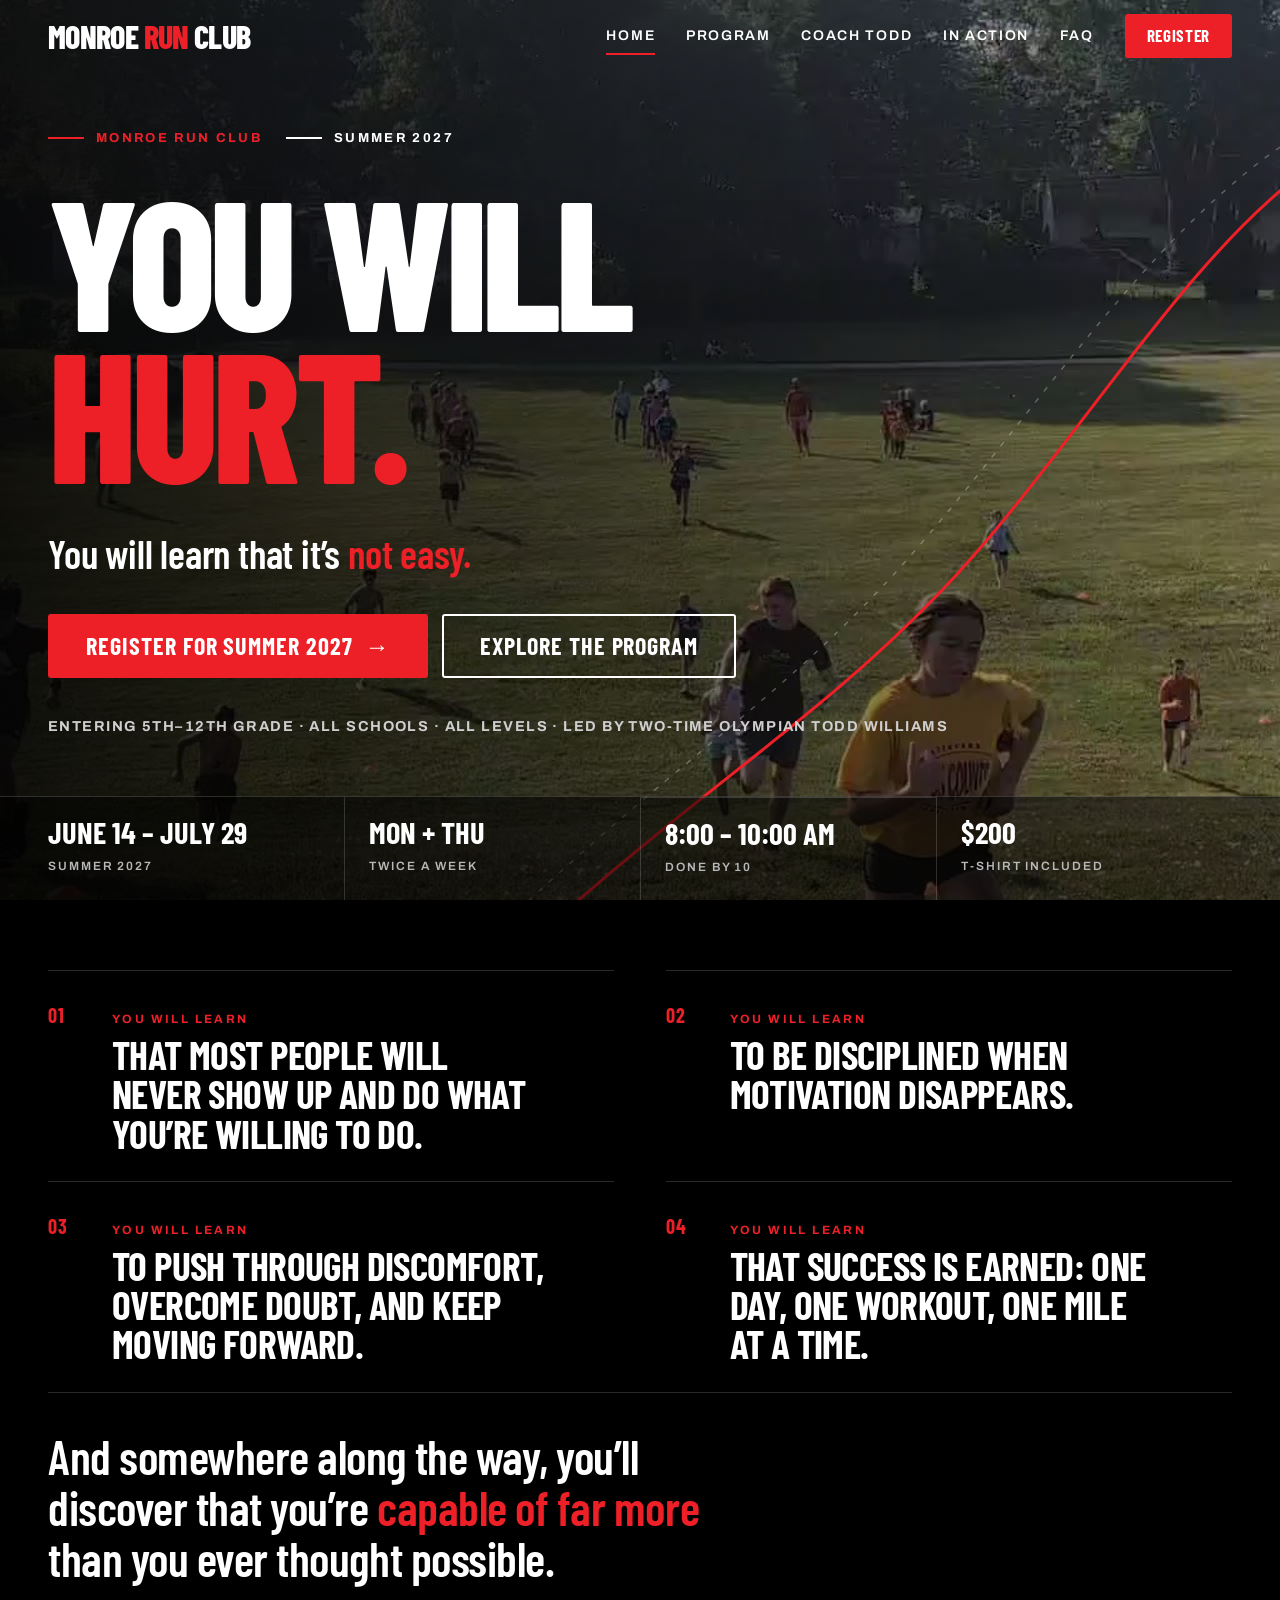
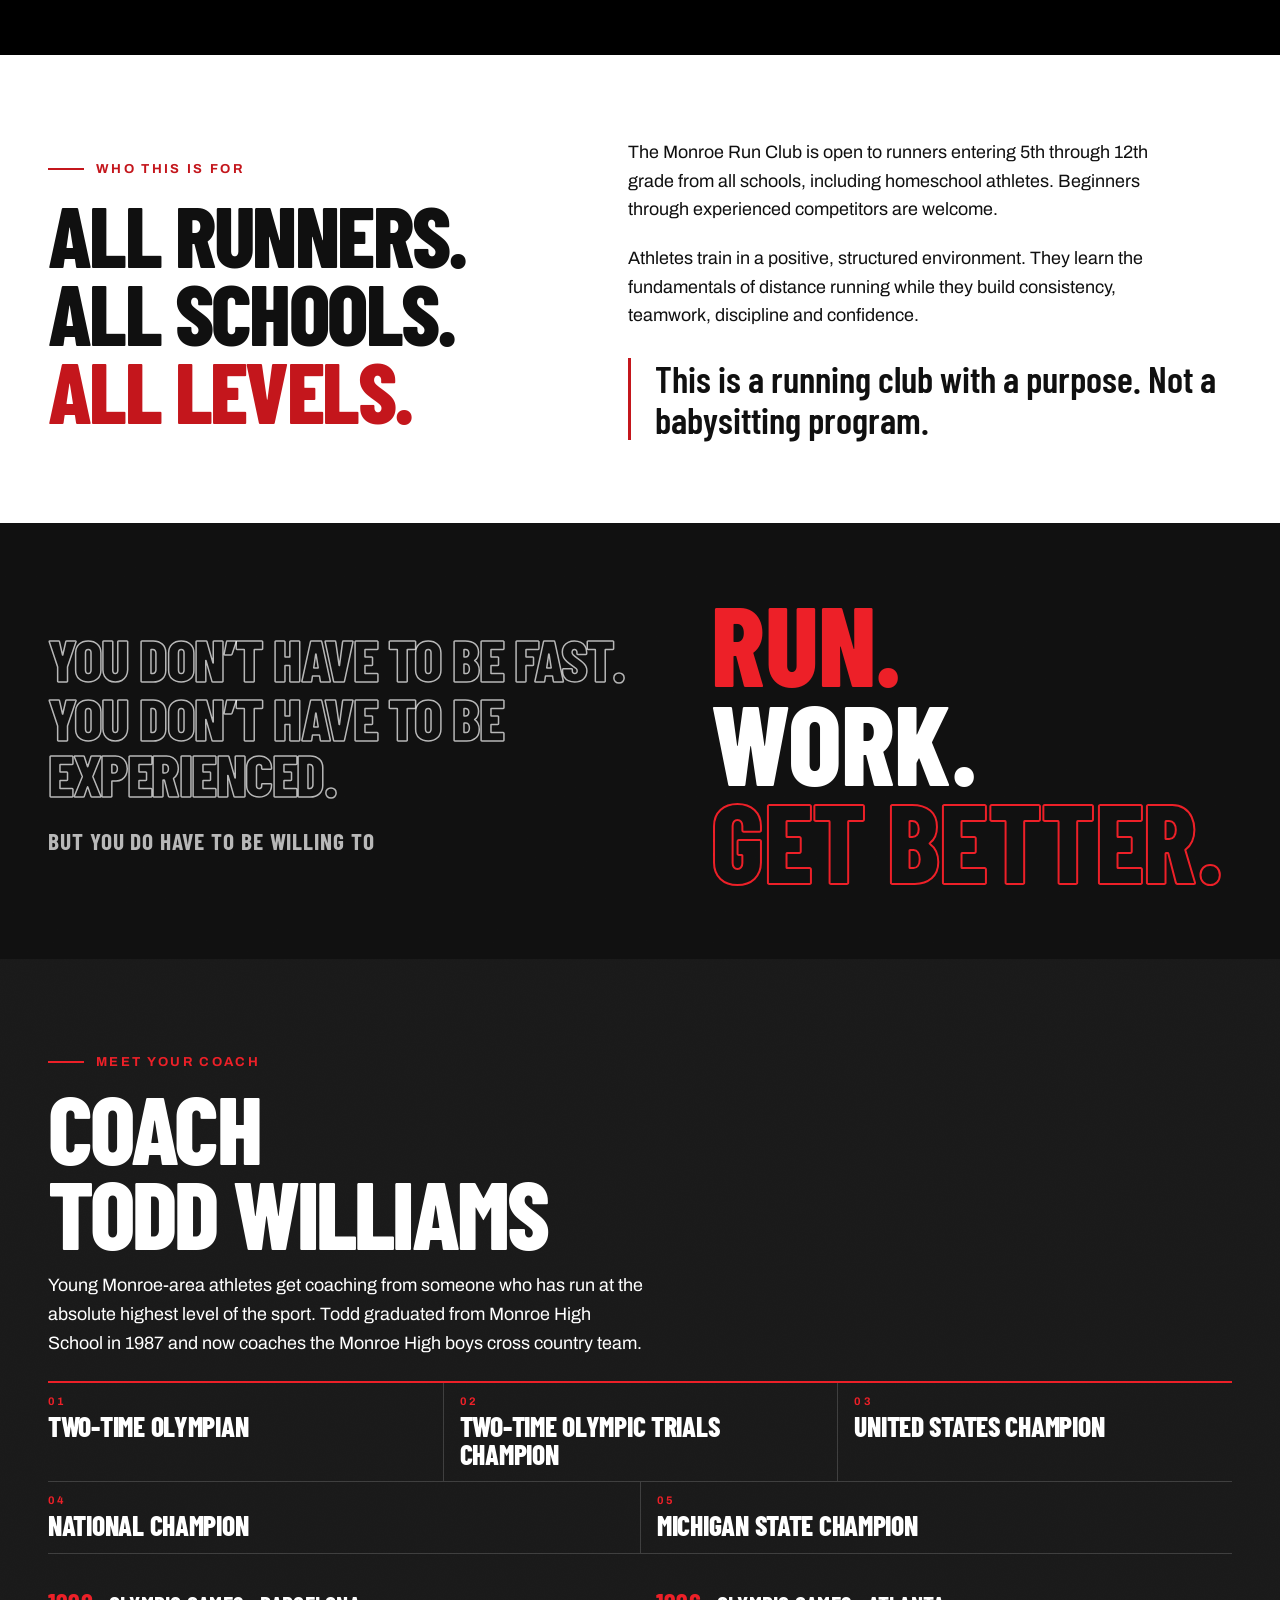
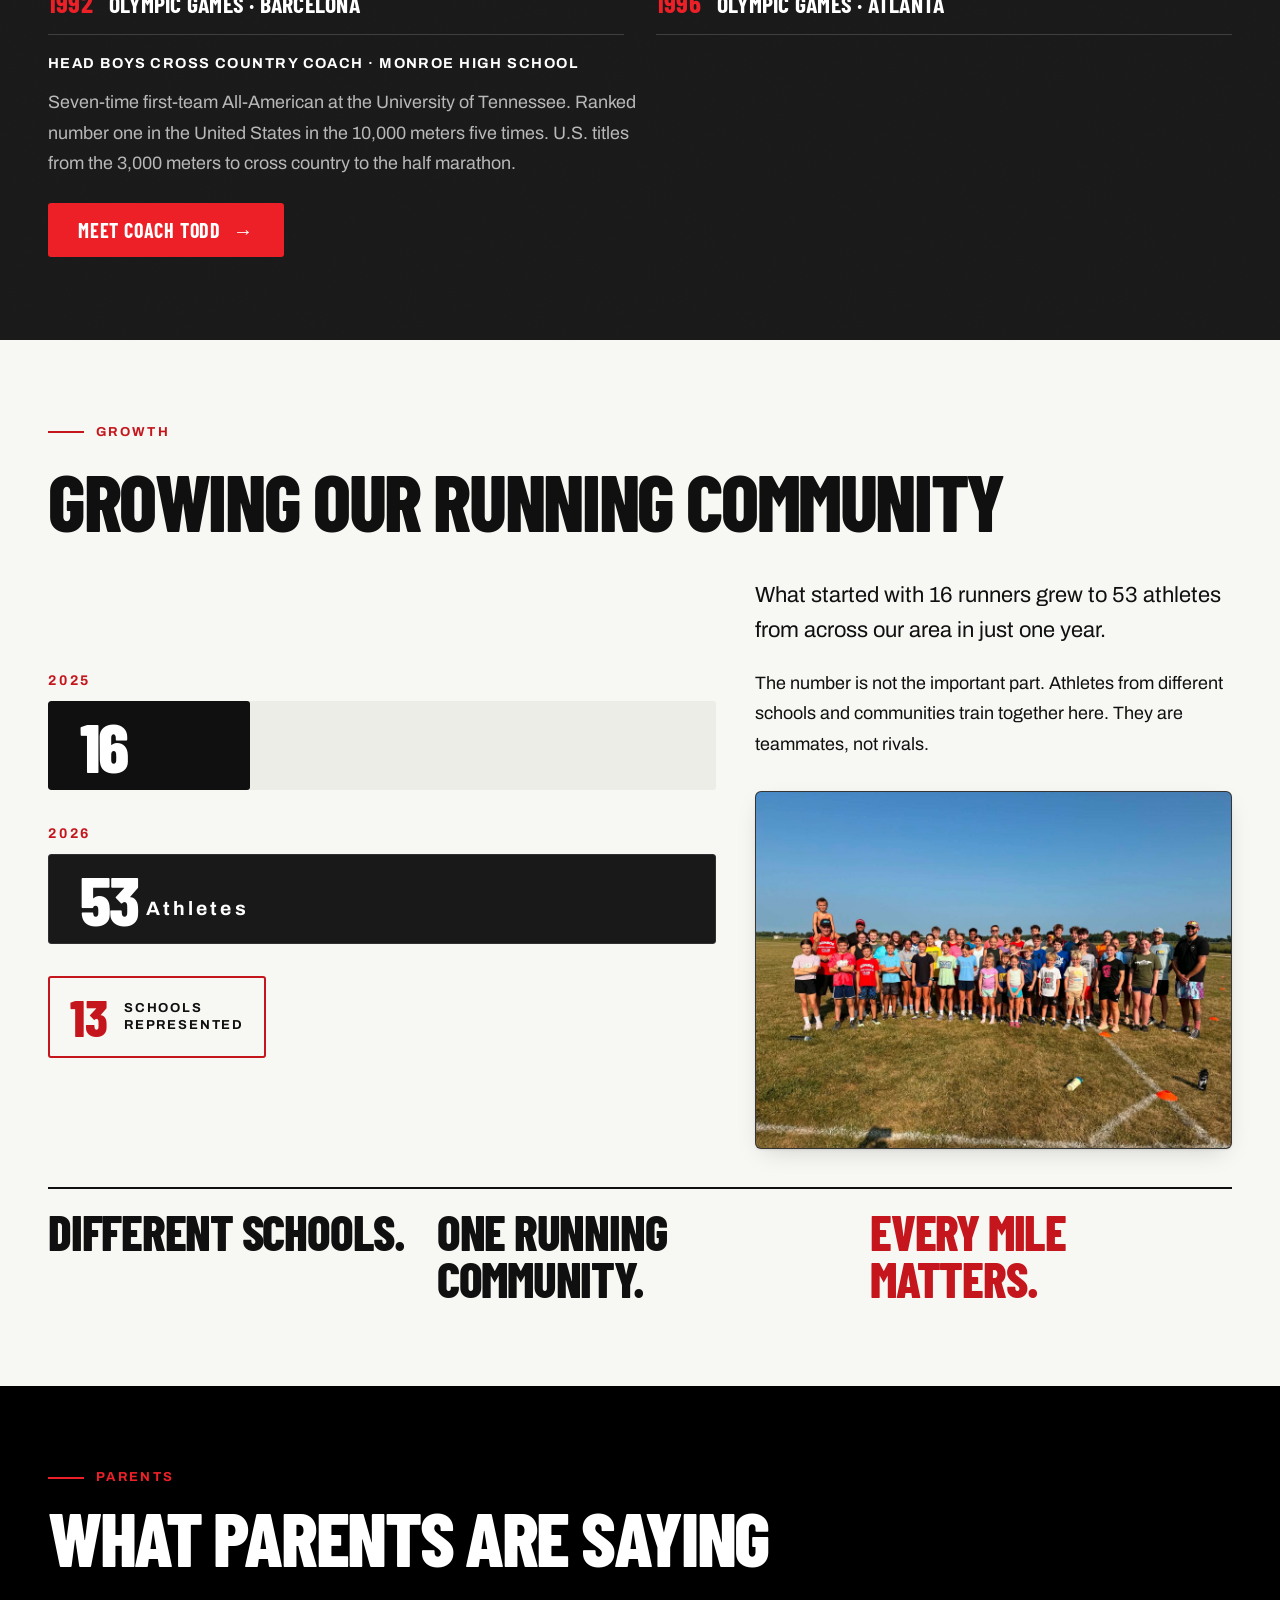
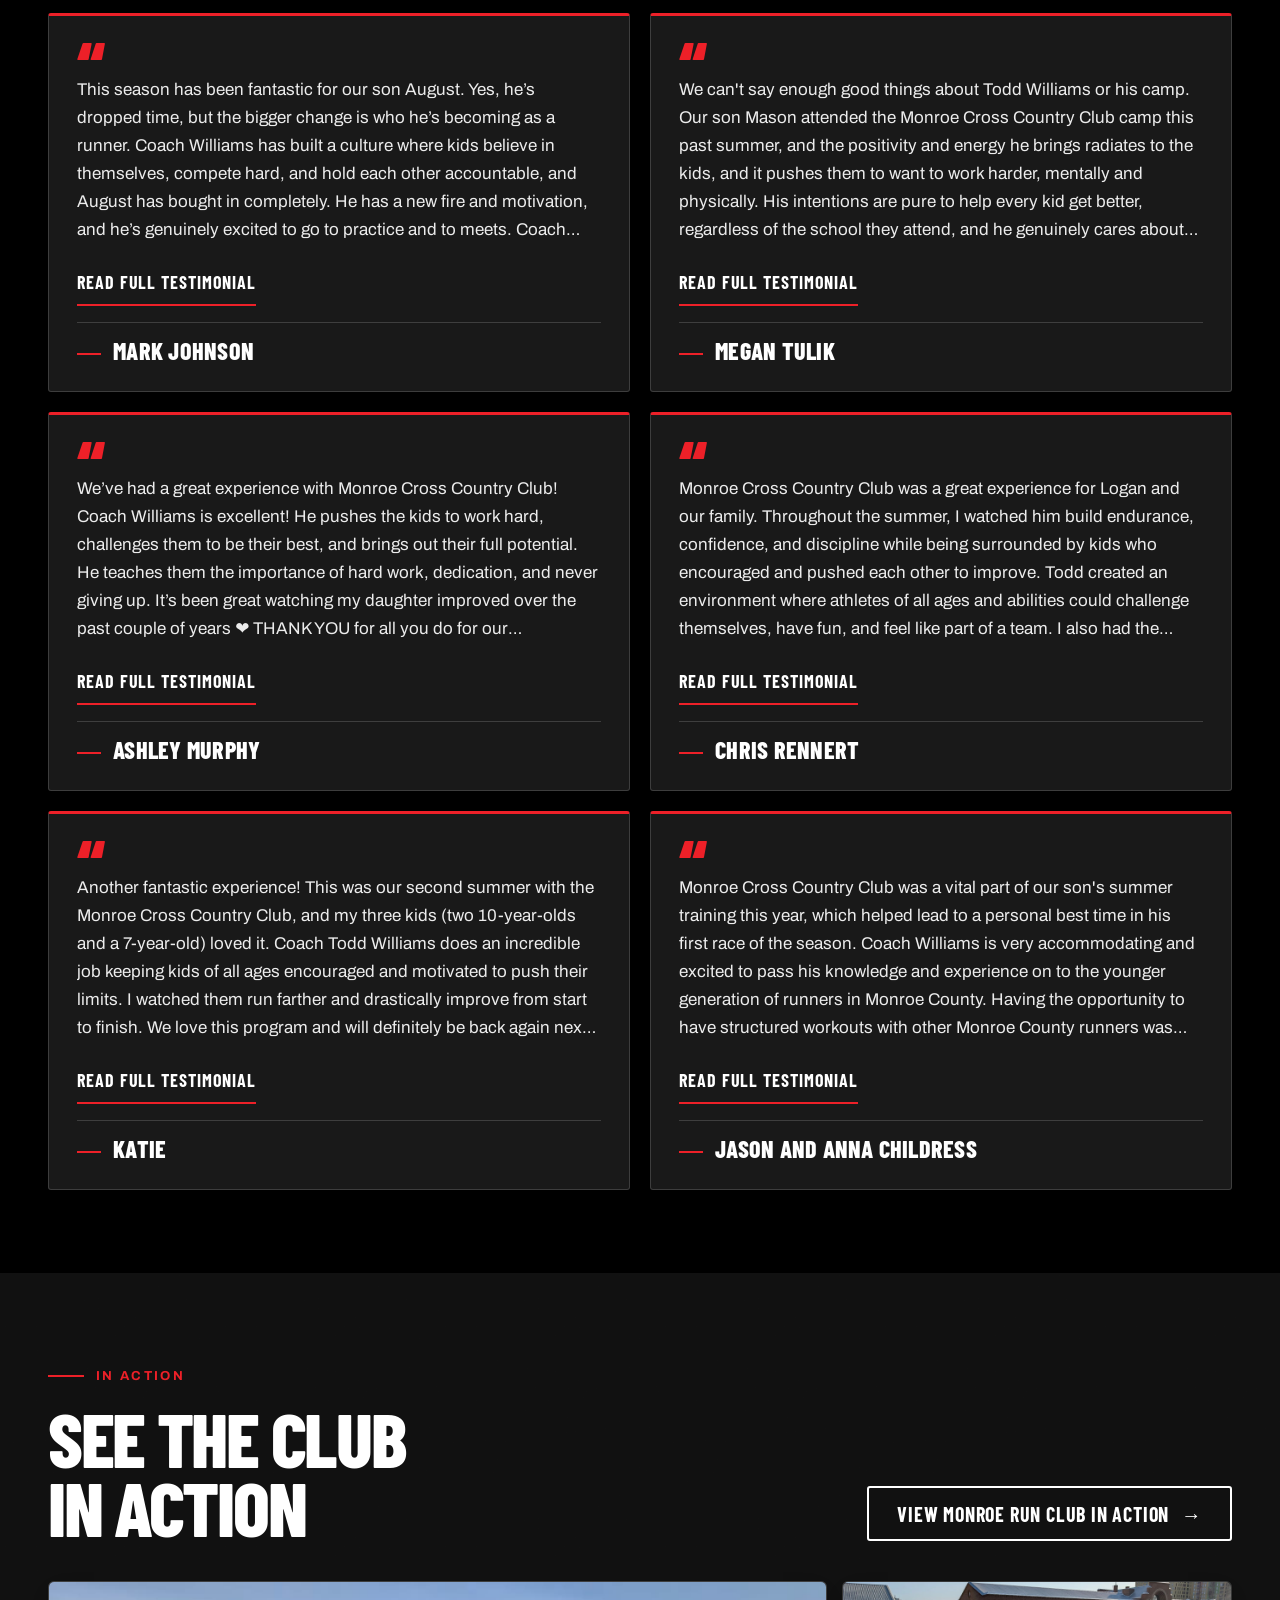
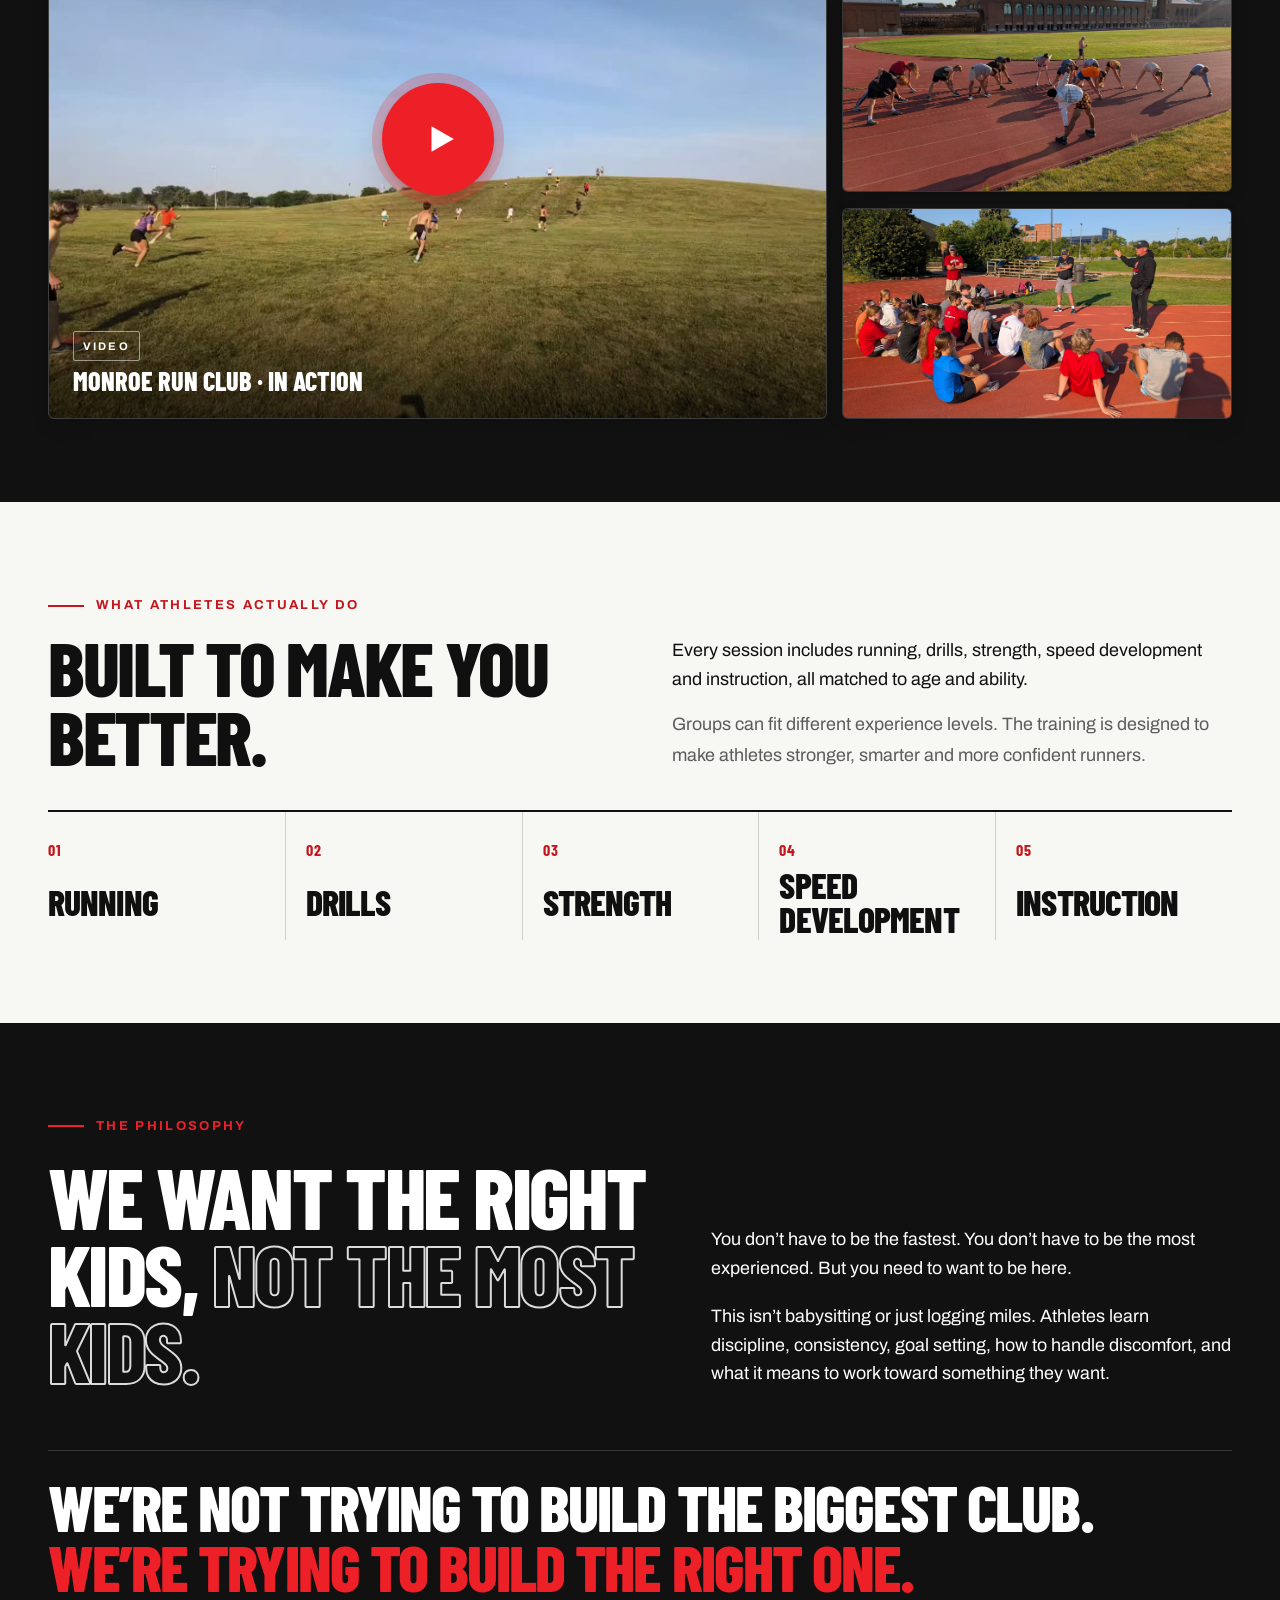
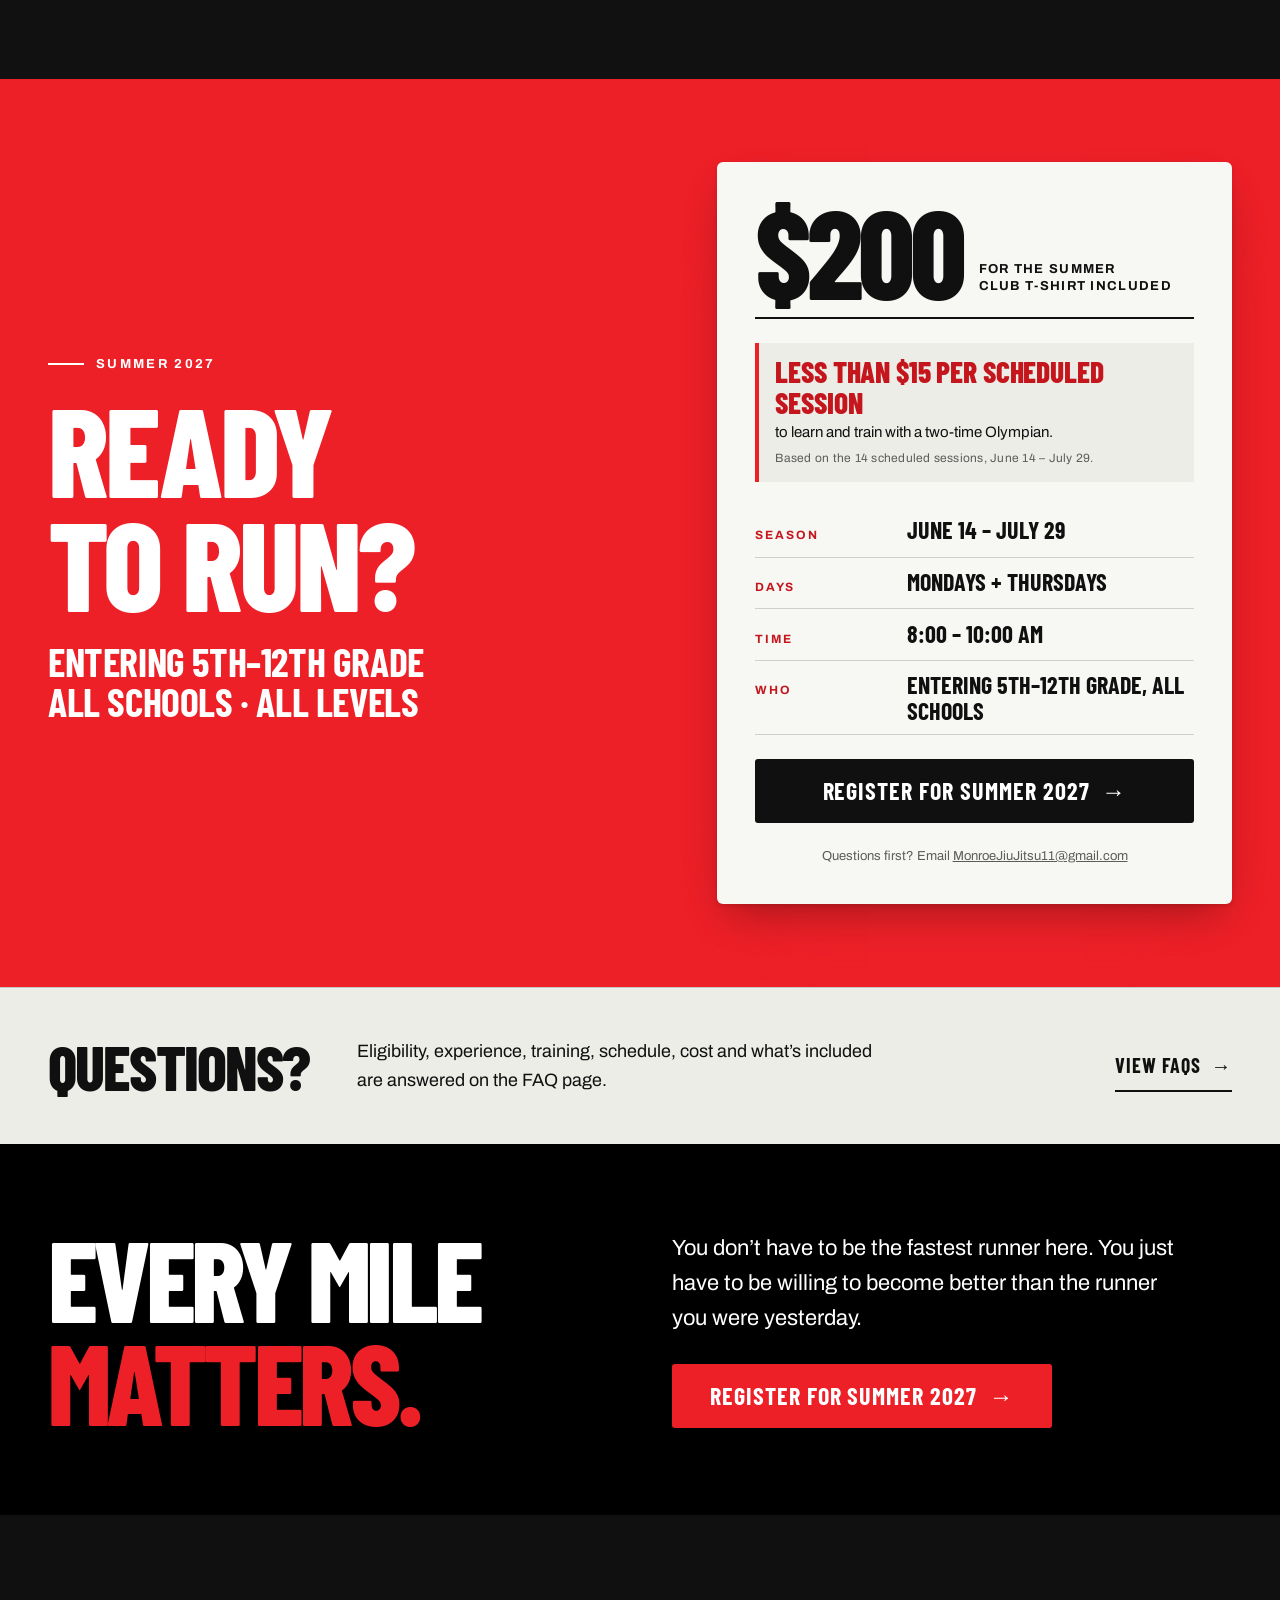
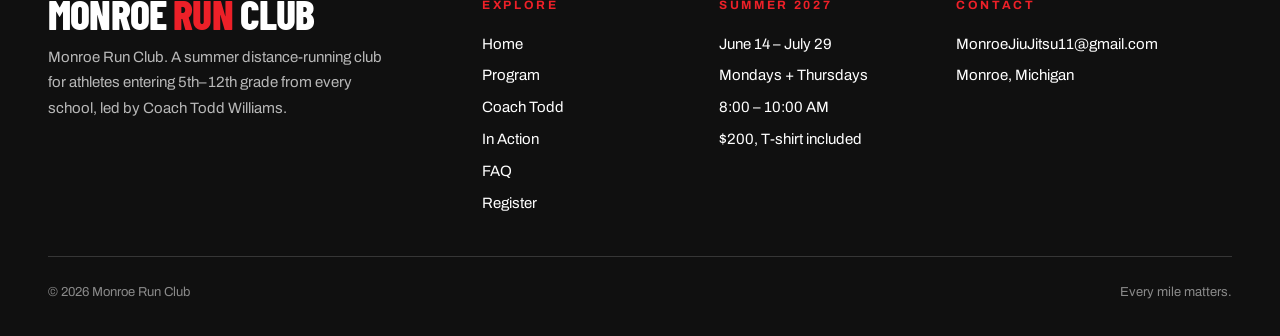
==== index.html @ 828a51bb "Rebrand Monroe Cross Country Club to Monroe Run Club - Wordmark, titles, meta/OG, structured data, a" ====
<!doctype html>
<html lang="en">
<head>
<meta charset="utf-8">
<meta name="viewport" content="width=device-width, initial-scale=1">
<title>Monroe Run Club | Summer 2027 Distance Running, Monroe, MI</title>
<meta name="description" content="A serious summer running club for students entering 5th–12th grade from every school and every level, led by two-time Olympian Todd Williams. June 14 – July 29, Mondays and Thursdays, $200.">
<meta name="theme-color" content="#000000">
<meta property="og:title" content="Monroe Run Club | Summer 2027 Distance Running, Monroe, MI">
<meta property="og:description" content="A serious summer running club for students entering 5th–12th grade from every school and every level, led by two-time Olympian Todd Williams. June 14 – July 29, Mondays and Thursdays, $200.">
<meta property="og:type" content="website">
<!-- TODO: add og:image and canonical URL once the production domain and a share image exist. -->
<link rel="icon" href="data:image/svg+xml,%3Csvg xmlns='http://www.w3.org/2000/svg' viewBox='0 0 64 64'%3E%3Crect width='64' height='64' fill='%23000000'/%3E%3Ctext x='32' y='45' font-family='Arial Narrow,Impact,sans-serif' font-weight='900' font-size='26' text-anchor='middle' fill='%23ed2028'%3EXC%3C/text%3E%3C/svg%3E">
<link rel="preconnect" href="https://fonts.googleapis.com">
<link rel="preconnect" href="https://fonts.gstatic.com" crossorigin>
<link href="https://fonts.googleapis.com/css2?family=Archivo:wght@400;500;600;700&family=Barlow+Condensed:wght@500;600;700;800&display=swap" rel="stylesheet">
<link rel="stylesheet" href="assets/css/styles.css">
</head>
<body>
<a class="skip-link" href="#main">Skip to content</a>
<header class="site-header" id="top">
  <div class="container site-header__inner">
    <!-- TODO: temporary type-based wordmark. Replace when a final club logo exists. -->
    <a class="wordmark" href="index.html" aria-label="Monroe Run Club, home">
      <span class="wordmark__main">Monroe <b>Run</b> Club</span>
    </a>
    <nav class="nav" aria-label="Primary">
      <a href="index.html" aria-current="page">Home</a>
      <a href="program.html">Program</a>
      <a href="coach-todd.html">Coach Todd</a>
      <a href="in-action.html">In Action</a>
      <a href="faq.html">FAQ</a>
      <a class="btn btn--primary" href="register.html">Register</a>
    </nav>
    <button class="menu-toggle" type="button" aria-expanded="false" aria-controls="mobile-menu" aria-label="Open menu"><span></span><span></span><span></span></button>
  </div>
</header>
<div class="mobile-menu" id="mobile-menu">
  <nav aria-label="Mobile">
    <ul>
      <li><a href="index.html" aria-current="page">Home<small>01</small></a></li>
      <li><a href="program.html">Program<small>02</small></a></li>
      <li><a href="coach-todd.html">Coach Todd<small>03</small></a></li>
      <li><a href="in-action.html">In Action<small>04</small></a></li>
      <li><a href="faq.html">FAQ<small>05</small></a></li>
    </ul>
  </nav>
  <a class="btn btn--primary btn--lg" href="register.html">Register for Summer 2027 <span class="arr" aria-hidden="true">→</span></a>
  <p class="mobile-menu__foot">Monroe, Michigan · Led by Coach Todd Williams</p>
</div>
<main id="main" class="home">

<!-- ============ 1. HERO ============ -->
<section class="hero dark dark--deep grain" aria-labelledby="hero-title" data-sticky-after>
  <div class="hero__media" aria-hidden="false">
    <!-- ASSET: HERO VIDEO. Drop <video autoplay muted loop playsinline poster="..."> as a child of this .ph (muted, under 8MB, 16:9). -->
    <div class="ph ph--ink">
      <img src="assets/media/hero-poster.jpg" alt="Monroe Run Club athletes running down a hill toward the camera" width="1600" height="900" fetchpriority="high" style="object-position:50% 72%">
      <!-- Hero video: JS attaches the source (smaller file on phones, none for reduced-motion or data-saver). Source: client file 5404.mp4, trimmed, no audio. -->
      <video class="hero-video" muted loop playsinline preload="metadata" aria-hidden="true" tabindex="-1" disablepictureinpicture poster="assets/media/hero-poster.jpg" data-src="assets/media/video/hero-runners.mp4" data-src-sm="assets/media/video/hero-runners-sm.mp4" style="object-position:50% 72%"></video>
    </div>
  </div>
  <svg class="hero__course" viewBox="0 0 1440 900" preserveAspectRatio="none" aria-hidden="true">
    <path class="c1" d="M560 930 C 760 760, 880 700, 1020 560 S 1300 220, 1470 130"/>
    <path class="c2" d="M600 940 C 800 780, 920 720, 1060 590 S 1330 260, 1470 170"/>
  </svg>

  <div class="container hero__body">
    <div class="hero__kicker">
      <span class="eyebrow">Monroe Run Club</span>
      <span class="eyebrow" style="color:#fff">Summer 2027</span>
    </div>
    <h1 id="hero-title" class="display">
      <span class="line"><span>You will</span></span>
      <span class="line"><span class="accent">hurt.</span></span>
    </h1>
    <p class="hero__sub">You will learn that it’s <em>not easy.</em></p>
    <div class="btn-row hero__ctas">
      <a class="btn btn--primary btn--lg" href="register.html">Register for Summer 2027 <span class="arr" aria-hidden="true">→</span></a>
      <a class="btn btn--ghost btn--lg" href="#sequence">Explore the program</a>
    </div>
    <p class="coach-role" style="margin:0;color:#cfcfcf;">Entering 5th–12th grade · All schools · All levels · Led by two-time Olympian Todd Williams</p>
  </div>
  <div class="hero__facts-wrap">
    <div class="container">
      <div class="hero__facts">
        <div><b>June 14 – July 29</b><span>Summer 2027</span></div>
        <div><b>Mon + Thu</b><span>Twice a week</span></div>
        <div><b>8:00 – 10:00 AM</b><span>Done by 10</span></div>
        <div><b>$200</b><span>T-shirt included</span></div>
      </div>
    </div>
  </div>
</section>

<!-- ============ 2. YOU WILL LEARN ============ -->
<section class="seq dark dark--deep grain" id="sequence" aria-label="What you will learn">
  <div class="container">
    <ol class="seq__list">
      <li class="seq__item rule-draw reveal"><span class="seq__n">01</span><p class="seq__t"><small>You will learn</small>That most people will never show up and do what you’re willing to do.</p></li>
      <li class="seq__item reveal" style="--d:1"><span class="seq__n">02</span><p class="seq__t"><small>You will learn</small>To be disciplined when motivation disappears.</p></li>
      <li class="seq__item reveal"><span class="seq__n">03</span><p class="seq__t"><small>You will learn</small>To push through discomfort, overcome doubt, and keep moving forward.</p></li>
      <li class="seq__item reveal" style="--d:1"><span class="seq__n">04</span><p class="seq__t"><small>You will learn</small>That success is earned: one day, one workout, one mile at a time.</p></li>
    </ol>
    <p class="seq__close reveal">And somewhere along the way, you’ll discover that you’re <em>capable of far more</em> than you ever thought possible.</p>
  </div>
</section>

<!-- ============ 3. WHO THIS IS FOR ============ -->
<section class="section white on-light who" aria-labelledby="pos-title">
  <div class="container who__grid">
    <div>
      <span class="eyebrow">Who this is for</span>
      <h2 id="pos-title" class="display reveal">All runners.<br>All schools.<br><span class="accent">All levels.</span></h2>
    </div>
    <div class="who__copy reveal">
      <div class="prose lead">
        <p>The Monroe Run Club is open to runners entering 5th through 12th grade from all schools, including homeschool athletes. Beginners through experienced competitors are welcome.</p>
        <p>Athletes train in a positive, structured environment. They learn the fundamentals of distance running while they build consistency, teamwork, discipline and confidence.</p>
      </div>
      <aside>This is a running club with a purpose. Not a babysitting program.</aside>
    </div>
  </div>
</section>

<section class="section dark dark--ink grain willing" aria-label="What it takes">
  <div class="container willing__grid">
    <div class="not-lines">
      <p class="strike reveal">You don’t have to be fast.</p>
      <p class="strike reveal" style="--d:1">You don’t have to be experienced.</p>
      <p class="but reveal" style="--d:2">But you do have to be willing to</p>
    </div>
    <div class="verbs display">
      <p class="reveal">Run.</p>
      <p class="reveal" style="--d:1">Work.</p>
      <p class="reveal" style="--d:2">Get better.</p>
    </div>
  </div>
</section>

<!-- ============ 4. COACH ============ -->
<section class="section dark grain glow" aria-labelledby="coach-title">
  <div class="container">
    <div class="coach-grid coach-grid--solo">
      <!-- TODO (assets): Portrait (4:5) Todd competition/Olympic photo goes here as the first child of .coach-grid; then remove the coach-grid--solo class. Hidden until a real photo is supplied; restore a <div class="ph"><img ...></div> here. -->
      <div>
        <span class="eyebrow">Meet your coach</span>
        <h2 id="coach-title" class="display coach-name reveal">Coach<br>Todd Williams</h2>
        <p class="lead reveal">Young Monroe-area athletes get coaching from someone who has run at the absolute highest level of the sport. Todd graduated from Monroe High School in 1987 and now coaches the Monroe High boys cross country team.</p>
        <ul class="creds creds--5" aria-label="Credentials">
          <li><small>01</small>Two-time Olympian</li>
          <li><small>02</small>Two-time Olympic Trials champion</li>
          <li><small>03</small>United States champion</li>
          <li><small>04</small>National champion</li>
          <li><small>05</small>Michigan state champion</li>
        </ul>
        <ul class="games" aria-label="Olympic Games">
          <li><b>1992</b> Olympic Games · Barcelona</li>
          <li><b>1996</b> Olympic Games · Atlanta</li>
        </ul>
        <p class="coach-role">Head Boys Cross Country Coach · Monroe High School</p>
        <p class="muted" style="max-width:60ch;margin-bottom:2rem">Seven-time first-team All-American at the University of Tennessee. Ranked number one in the United States in the 10,000 meters five times. U.S. titles from the 3,000 meters to cross country to the half marathon.</p>
        <!-- TODO: Confirm World Championship Team count with Todd: onboarding form contains both 9-time and 7-time. Count intentionally NOT displayed anywhere on the site. -->
        <a class="btn btn--primary" href="coach-todd.html">Meet Coach Todd <span class="arr" aria-hidden="true">→</span></a>
      </div>
    </div>
  </div>
</section>

<!-- ============ 5. GROWTH ============ -->
<section class="section" aria-labelledby="growth-title">
  <div class="container">
    <div class="section-head">
      <span class="eyebrow">Growth</span>
      <h2 id="growth-title" class="display">Growing our running community</h2>
    </div>
    <div class="growth">
      <div class="bars" role="group" aria-label="Club size: 16 athletes in 2025, 53 athletes in 2026">
        <div class="bar-row">
          <span class="bar-row__year">2025</span>
          <div class="bar"><div class="bar__fill" style="--w:30.2%"><span class="bar__num"><span data-count="16">16</span></span></div></div>
          <span class="sr-only">16 athletes</span>
        </div>
        <div class="bar-row bar-row--now">
          <span class="bar-row__year">2026</span>
          <div class="bar"><div class="bar__fill" style="--w:100%"><span class="bar__num"><span data-count="53">53</span><small>Athletes</small></span></div></div>
        </div>
        <div class="growth__schools"><b><span data-count="13">13</span></b><span>Schools<br>represented</span></div>
      </div>
      <div>
        <p class="lead reveal">What started with 16 runners grew to 53 athletes from across our area in just one year.</p>
        <p class="reveal prose" style="margin-top:1.25rem;--d:1">The number is not the important part. Athletes from different schools and communities train together here. They are teammates, not rivals.</p>
        <div class="reveal" style="margin-top:2rem;--d:2"><div class="ph ph--wide" style="--ar:4/3">
  <img src="assets/media/team-group.jpg" alt="The full Monroe Run Club group posing together on the field" width="2000" height="1500" loading="lazy" decoding="async" style="object-position:50% 55%">
</div></div>
      </div>
    </div>
    <div class="triplet display">
      <p class="reveal">Different schools.</p>
      <p class="reveal" style="--d:1">One running community.</p>
      <p class="reveal" style="--d:2">Every mile matters.</p>
    </div>
  </div>
</section>

<!-- ============ PARENT TESTIMONIALS ============ -->
<!-- Testimonials are verbatim as supplied by Todd. Do not edit, correct or re-punctuate. Full text stays in the DOM; CSS only clamps the display. -->
<section class="section dark dark--deep grain voices" aria-labelledby="voices-title">
  <div class="container">
    <div class="voices__head">
      <span class="eyebrow">Parents</span>
      <h2 id="voices-title" class="display">What parents are saying</h2>
    </div>
    <div class="voices__viewport" role="region" aria-label="Parent testimonials">
    <div class="voices__grid">
      <figure class="tcard reveal" style="--d:0">
        <blockquote class="tcard__quote"><p class="tcard__text" id="t1">This season has been fantastic for our son August. Yes, he’s dropped time, but the bigger change is who he’s becoming as a runner. Coach Williams has built a culture where kids believe in themselves, compete hard, and hold each other accountable, and August has bought in completely. He has a new fire and motivation, and he’s genuinely excited to go to practice and to meets. Coach isn’t just making these kids faster; he’s shaping their mindset, and that will carry well beyond the course. Thank you, Coach!</p></blockquote>
        <button class="tcard__toggle" type="button" aria-expanded="false" aria-controls="t1" hidden>Read full testimonial</button>
        <figcaption class="tcard__by">Mark Johnson</figcaption>
      </figure>
      <figure class="tcard reveal" style="--d:1">
        <blockquote class="tcard__quote"><p class="tcard__text" id="t2">We can't say enough good things about Todd Williams or his camp. Our son Mason attended the Monroe Cross Country Club camp this past summer, and the positivity and energy he brings radiates to the kids, and it pushes them to want to work harder, mentally and physically. His intentions are pure to help every kid get better, regardless of the school they attend, and he genuinely cares about helping each one become the best athlete/teammate they can be. Not only did Mason become a stronger runner and person, he made friends from different schools, which made the camp even more fun. We highly recommend this camp next summer for all athletes just trying to improve.</p></blockquote>
        <button class="tcard__toggle" type="button" aria-expanded="false" aria-controls="t2" hidden>Read full testimonial</button>
        <figcaption class="tcard__by">Megan Tulik</figcaption>
      </figure>
      <figure class="tcard reveal" style="--d:0">
        <blockquote class="tcard__quote"><p class="tcard__text" id="t3">We’ve had a great experience with Monroe Cross Country Club! Coach Williams is excellent! He pushes the kids to work hard, challenges them to be their best, and brings out their full potential. He teaches them the importance of hard work, dedication, and never giving up. It’s been great watching my daughter improved over the past couple of years ❤️ THANK YOU for all you do for our community!!!!</p></blockquote>
        <button class="tcard__toggle" type="button" aria-expanded="false" aria-controls="t3" hidden>Read full testimonial</button>
        <figcaption class="tcard__by">Ashley Murphy</figcaption>
      </figure>
      <figure class="tcard reveal" style="--d:1">
        <blockquote class="tcard__quote"><p class="tcard__text" id="t4">Monroe Cross Country Club was a great experience for Logan and our family. Throughout the summer, I watched him build endurance, confidence, and discipline while being surrounded by kids who encouraged and pushed each other to improve. Todd created an environment where athletes of all ages and abilities could challenge themselves, have fun, and feel like part of a team. I also had the opportunity to help coach throughout the summer, which gave me an even greater appreciation for the time and effort that went into making the program successful. We're grateful for the experience and look forward to coming back next year!</p></blockquote>
        <button class="tcard__toggle" type="button" aria-expanded="false" aria-controls="t4" hidden>Read full testimonial</button>
        <figcaption class="tcard__by">Chris Rennert</figcaption>
      </figure>
      <figure class="tcard reveal" style="--d:0">
        <blockquote class="tcard__quote"><p class="tcard__text" id="t5">Another fantastic experience! This was our second summer with the Monroe Cross Country Club, and my three kids (two 10-year-olds and a 7-year-old) loved it. Coach Todd Williams does an incredible job keeping kids of all ages encouraged and motivated to push their limits. I watched them run farther and drastically improve from start to finish. We love this program and will definitely be back again next year!</p></blockquote>
        <button class="tcard__toggle" type="button" aria-expanded="false" aria-controls="t5" hidden>Read full testimonial</button>
        <figcaption class="tcard__by">Katie</figcaption>
      </figure>
      <figure class="tcard reveal" style="--d:1">
        <blockquote class="tcard__quote"><p class="tcard__text" id="t6">Monroe Cross Country Club was a vital part of our son's summer training this year, which helped lead to a personal best time in his first race of the season. Coach Williams is very accommodating and excited to pass his knowledge and experience on to the younger generation of runners in Monroe County. Having the opportunity to have structured workouts with other Monroe County runners was just one of the many positives that Colton took away from the club. Consistency is necessary to success in running. The scheduled workouts provided the opportunity for him to run with others of similar ability through the summer when it is easy to want to skip your workouts. This then translated to him not wanting to miss his easy runs so that he was ready for the hard work with the others in the group. Coach Williams showed how much he cares for the kids by not only encouraging each of them, but also structuring workouts to compliment where each kid was at, from the new runners to the experienced runners, and also listening to them and adjusting as necessary if something was going on physically. If you want to up your game for the next cross-country season, we would recommend you check out Monroe Cross Country Club this coming summer.</p></blockquote>
        <button class="tcard__toggle" type="button" aria-expanded="false" aria-controls="t6" hidden>Read full testimonial</button>
        <figcaption class="tcard__by">Jason and Anna Childress</figcaption>
      </figure>
    </div>
    </div>
    <!-- Mobile-only carousel controls (shown at max-width 760px by CSS/JS). Desktop and tablet keep the static grid. -->
    <div class="voices__controls" role="group" aria-label="Testimonial navigation">
      <button class="vc-btn vc-prev" type="button" aria-label="Previous testimonial"><svg viewBox="0 0 24 24" fill="none" stroke="currentColor" stroke-width="2.5" stroke-linecap="round" stroke-linejoin="round" aria-hidden="true"><path d="M15 5l-7 7 7 7"/></svg></button>
      <div class="vc-mid"><span class="vc-count" aria-live="off">1 / 6</span><button class="vc-pause" type="button" aria-label="Pause automatic rotation"><span class="vc-icon" aria-hidden="true"></span></button></div>
      <button class="vc-btn vc-next" type="button" aria-label="Next testimonial"><svg viewBox="0 0 24 24" fill="none" stroke="currentColor" stroke-width="2.5" stroke-linecap="round" stroke-linejoin="round" aria-hidden="true"><path d="M9 5l7 7-7 7"/></svg></button>
    </div>
  </div>
</section>

<!-- ============ 6. IN ACTION PREVIEW ============ -->
<section class="section dark dark--ink grain action" aria-labelledby="action-title">
  <div class="container">
    <div class="action__head">
      <div><span class="eyebrow">In action</span><h2 id="action-title" class="display" style="margin-top:1rem">See the club<br>in action</h2></div>
      <a class="btn btn--ghost" href="in-action.html">View Monroe Run Club in action <span class="arr" aria-hidden="true">→</span></a>
    </div>
    <div class="action__grid">
      <!-- Source: client file 5400.mp4 (hill sprints), web-optimized. -->
      <div class="ph ph--wide ph--play vp" data-video>
  <video preload="none" playsinline poster="assets/media/club-hill-poster.jpg" aria-label="Monroe Run Club hill workout"><source src="assets/media/video/club-hill.mp4" type="video/mp4"></video>
  <button class="vp__btn ph__play" type="button" aria-label="Play video: Monroe Run Club hill workout"><span><svg viewBox="0 0 24 24" fill="currentColor" aria-hidden="true"><path d="M6 4l14 8-14 8z"/></svg></span></button>
  <div class="ph__label"><span class="ph__tag">Video</span><span class="ph__title">Monroe Run Club · In action</span></div>
</div>
      <div class="action__stack">
        <div class="ph ph--ink">
  <img src="assets/media/track-stretch.jpg" alt="Athletes stretching together on the track at sunrise" width="1800" height="1355" loading="lazy" decoding="async" style="object-position:50% 60%">
</div>
        <div class="ph ">
  <img src="assets/media/track-coach-talk.jpg" alt="A coach addressing seated athletes on the track" width="1800" height="1355" loading="lazy" decoding="async" style="object-position:50% 55%">
</div>
      </div>
    </div>
  </div>
</section>

<!-- ============ 7. WHAT ATHLETES DO ============ -->
<section class="section on-light built-sec" aria-labelledby="built-title">
  <div class="container">
    <div class="built-top">
      <div>
        <span class="eyebrow">What athletes actually do</span>
        <h2 id="built-title" class="display" style="margin-top:1rem">Built to make you better.</h2>
      </div>
      <div class="prose">
        <p class="lead">Every session includes running, drills, strength, speed development and instruction, all matched to age and ability.</p>
        <p class="muted" style="margin-top:1rem">Groups can fit different experience levels. The training is designed to make athletes stronger, smarter and more confident runners.</p>
      </div>
    </div>
    <ol class="pillars">
      <li class="pillar reveal"><span>01</span><h3>Running</h3></li>
      <li class="pillar reveal" style="--d:1"><span>02</span><h3>Drills</h3></li>
      <li class="pillar reveal" style="--d:2"><span>03</span><h3>Strength</h3></li>
      <li class="pillar reveal" style="--d:3"><span>04</span><h3>Speed development</h3></li>
      <li class="pillar reveal" style="--d:4"><span>05</span><h3>Instruction</h3></li>
    </ol>
  </div>
</section>

<!-- ============ 10. THE PHILOSOPHY ============ -->
<section class="section dark dark--ink grain manifesto" aria-labelledby="manifesto-title">
  <div class="container">
    <span class="eyebrow">The philosophy</span>
    <div class="manifesto__top">
      <h2 id="manifesto-title" class="display">We want the right kids, <span class="outline">not the most kids.</span></h2>
      <div class="prose lead">
        <p>You don’t have to be the fastest. You don’t have to be the most experienced. But you need to want to be here.</p>
        <p>This isn’t babysitting or just logging miles. Athletes learn discipline, consistency, goal setting, how to handle discomfort, and what it means to work toward something they want.</p>
      </div>
    </div>
    <div class="manifesto__close display">
      <p class="reveal">We’re not trying to build the biggest club.</p>
      <p class="reveal" style="--d:1">We’re trying to build the right one.</p>
    </div>
  </div>
</section>

<!-- ============ 11. REGISTRATION ============ -->
<section class="section reg" id="register" aria-labelledby="reg-title" data-sticky-hide>
  <div class="container">
    <div class="reg__grid">
      <div>
        <span class="eyebrow">Summer 2027</span>
        <h2 id="reg-title" class="display" style="margin-top:1rem">Ready<br>to run?</h2>
        <p class="reg__lede">Entering 5th–12th grade<br>All schools · All levels</p>
      </div>
      <div class="ticket reveal">
        <div class="ticket__price"><b>$200</b><span>For the summer<br>Club T-shirt included</span></div>
        <p class="ticket__value"><b>Less than $15 per scheduled session</b> to learn and train with a two-time Olympian.<small>Based on the 14 scheduled sessions, June 14 – July 29.</small></p>
        <dl>
          <div><dt>Season</dt><dd>June 14 – July 29</dd></div>
          <div><dt>Days</dt><dd>Mondays + Thursdays</dd></div>
          <div><dt>Time</dt><dd>8:00 – 10:00 AM</dd></div>
          <div><dt>Who</dt><dd>Entering 5th–12th grade, all schools</dd></div>
        </dl>
        <!-- TODO: Connect final PayPal / registration flow. register.html holds the front-end form structure (athlete info + experience level). No waiver is implemented; add the approved waiver once a platform is chosen. -->
        <a class="btn btn--primary btn--lg" href="register.html">Register for Summer 2027 <span class="arr" aria-hidden="true">→</span></a>
        <p class="ticket__note">Questions first? Email <a href="mailto:MonroeJiuJitsu11@gmail.com">MonroeJiuJitsu11@gmail.com</a></p>
      </div>
    </div>
  </div>
</section>

<!-- ============ 12. FAQ PREVIEW ============ -->
<section class="faq-strip on-light" aria-labelledby="faq-title">
  <div class="container faq-strip__inner">
    <h2 id="faq-title" class="display">Questions?</h2>
    <p class="lead">Eligibility, experience, training, schedule, cost and what’s included are answered on the FAQ page.</p>
    <a class="link-arrow" href="faq.html">View FAQs <span class="arr" aria-hidden="true">→</span></a>
  </div>
</section>

<!-- ============ 13. FINAL CTA ============ -->
<section class="section dark dark--deep grain final" aria-labelledby="final-title">
  <div class="container final__grid">
    <h2 id="final-title" class="display reveal">Every mile<br><span class="accent">matters.</span></h2>
    <div>
      <p class="lead reveal">You don’t have to be the fastest runner here. You just have to be willing to become better than the runner you were yesterday.</p>
      <a class="btn btn--primary btn--lg" href="register.html">Register for Summer 2027 <span class="arr" aria-hidden="true">→</span></a>
    </div>
  </div>
</section>

</main>
<footer class="site-footer">
  <div class="container">
    <div class="site-footer__grid">
      <div>
        <p class="wordmark__main display" style="font-size:2.6rem;color:#fff;max-width:none">Monroe <span class="accent">Run</span> Club</p>
        <p style="margin-top:.75rem">Monroe Run Club. A summer distance-running club for athletes entering 5th–12th grade from every school, led by Coach Todd Williams.</p>
      </div>
      <div>
        <h2>Explore</h2>
        <ul><li><a href="index.html">Home</a></li><li><a href="program.html">Program</a></li><li><a href="coach-todd.html">Coach Todd</a></li><li><a href="in-action.html">In Action</a></li><li><a href="faq.html">FAQ</a></li><li><a href="register.html">Register</a></li></ul>
      </div>
      <div>
        <h2>Summer 2027</h2>
        <ul><li>June 14 – July 29</li><li>Mondays + Thursdays</li><li>8:00 – 10:00 AM</li><li>$200, T-shirt included</li></ul>
      </div>
      <div>
        <h2>Contact</h2>
        <ul><li><a href="mailto:MonroeJiuJitsu11@gmail.com">MonroeJiuJitsu11@gmail.com</a></li><li>Monroe, Michigan</li></ul>
        <!-- TODO: social links. None supplied, so none shown. -->
      </div>
    </div>
    <div class="site-footer__legal">
      <span>© <span id="year">2027</span> Monroe Run Club</span>
      <span>Every mile matters.</span>
    </div>
  </div>
</footer>
<div class="sticky-cta" role="region" aria-label="Registration"><p><b>Summer 2027</b>June 14 – July 29 · $200</p><a class="btn btn--primary" href="register.html">Register</a></div>
<script src="assets/js/main.js" defer></script>
</body>
</html>
---- assets/css/styles.css ----
/* ==========================================================================
   MONROE RUN CLUB — design system
   Display: Barlow Condensed  |  Body: Archivo
   ========================================================================== */

:root {
  /* color */
  --navy: #191919;
  --navy-deep: #000000;
  --ink: #101010;
  --paper: #f7f7f3;
  --paper-2: #ecede7;
  --white: #ffffff;
  --gray: #d9d9d9;
  --gray-ink: #5c5c5c;      /* body text on light, 6:1 on paper */
  --accent: #ed2028;        /* Monroe red, used on dark + as fills */
  --accent-ink: #c4161c;    /* red for text on light, 5.6:1 on paper */
  --on-accent: #ffffff;
  --line-dark: rgba(255, 255, 255, 0.16);
  --line-light: rgba(0, 0, 0, 0.16);

  /* type */
  --font-display: "Barlow Condensed", "Arial Narrow", Impact, sans-serif;
  --font-body: "Archivo", system-ui, -apple-system, "Segoe UI", sans-serif;
  --fs-body: clamp(1rem, 0.96rem + 0.2vw, 1.125rem);
  --fs-lead: clamp(1.125rem, 1.05rem + 0.4vw, 1.375rem);
  --fs-h2: clamp(2.9rem, 2rem + 5.2vw, 6.5rem);
  --fs-h3: clamp(1.6rem, 1.3rem + 1.2vw, 2.4rem);
  --fs-eyebrow: 0.8125rem;

  /* space */
  --sp-1: 0.5rem;
  --sp-2: 1rem;
  --sp-3: 1.5rem;
  --sp-4: 2.5rem;
  --sp-5: 4rem;
  --sp-6: clamp(4.5rem, 3rem + 7vw, 9rem);   /* section padding */
  --gutter: clamp(1.25rem, 4vw, 3rem);
  --container: 1320px;
  --container-narrow: 860px;

  /* shape + motion */
  --r-sm: 3px;
  --r-md: 6px;
  --r-lg: 10px;
  --ease: cubic-bezier(0.22, 1, 0.36, 1);
  --ease-spring: cubic-bezier(0.34, 1.4, 0.64, 1);
  --t-fast: 180ms;
  --t-med: 600ms;
  --t-slow: 1100ms;

  /* depth: base -> elevated -> floating */
  --shadow-elev: 0 1px 2px rgba(0, 0, 0, 0.08), 0 8px 24px -8px rgba(0, 0, 0, 0.18);
  --shadow-float: 0 2px 4px rgba(0, 0, 0, 0.1), 0 18px 40px -12px rgba(0, 0, 0, 0.32), 0 40px 80px -30px rgba(237, 32, 40, 0.28);

  --header-h: 72px;
}

/* ---------- reset ---------- */
*, *::before, *::after { box-sizing: border-box; }
html { -webkit-text-size-adjust: 100%; scroll-behavior: smooth; scroll-padding-top: calc(var(--header-h) + 16px); }
body {
  margin: 0;
  font-family: var(--font-body);
  font-size: var(--fs-body);
  line-height: 1.7;
  color: var(--ink);
  background: var(--paper);
  overflow-x: hidden;
  -webkit-font-smoothing: antialiased;
}
img, svg, video { display: block; max-width: 100%; }
h1, h2, h3, h4, p, ul, ol, figure, blockquote { margin: 0; }
ul, ol { padding: 0; list-style: none; }
a { color: inherit; }
button { font: inherit; color: inherit; cursor: pointer; }
:focus-visible { outline: 3px solid var(--accent); outline-offset: 3px; border-radius: 2px; }
.on-light :focus-visible { outline-color: var(--accent-ink); }
::selection { background: var(--accent); color: var(--on-accent); }

.skip-link {
  position: absolute; left: var(--gutter); top: -100px; z-index: 200;
  background: var(--accent); color: var(--on-accent); padding: 0.75rem 1rem; font-weight: 700;
}
.skip-link:focus { top: 12px; }
.sr-only { position: absolute; width: 1px; height: 1px; overflow: hidden; clip: rect(0 0 0 0); white-space: nowrap; }

/* ---------- layout ---------- */
.container { width: 100%; max-width: calc(var(--container) + var(--gutter) * 2); margin-inline: auto; padding-inline: var(--gutter); }
.narrow { max-width: var(--container-narrow); }
.section { padding-block: var(--sp-6); position: relative; }
.section--tight { padding-block: clamp(3rem, 2rem + 4vw, 5.5rem); }

.dark { color: var(--white); background: var(--navy); }
.dark--ink { background: var(--ink); }
.dark--deep { background: var(--navy-deep); }
.on-light { color: var(--ink); }
.light-2 { background: var(--paper-2); }
.white { background: var(--white); }

/* grain + atmosphere on dark sections */
.grain { position: relative; isolation: isolate; }
.grain::after {
  content: ""; position: absolute; inset: 0; z-index: -1; pointer-events: none; opacity: 0.09; mix-blend-mode: overlay;
  background-image: url("data:image/svg+xml;utf8,<svg xmlns='http://www.w3.org/2000/svg' width='220' height='220'><filter id='n'><feTurbulence type='fractalNoise' baseFrequency='.9' numOctaves='2' stitchTiles='stitch'/><feColorMatrix values='0 0 0 0 1 0 0 0 0 1 0 0 0 0 1 0 0 0 .9 0'/></filter><rect width='100%' height='100%' filter='url(%23n)'/></svg>");
}
.glow {
  background-image:
    radial-gradient(60% 50% at 85% 0%, rgba(237, 32, 40, 0.22), transparent 70%),
    radial-gradient(50% 60% at 0% 100%, rgba(237, 32, 40, 0.12), transparent 70%);
}

/* ---------- type ---------- */
.display {
  font-family: var(--font-display); font-weight: 800; text-transform: uppercase;
  letter-spacing: -0.03em; line-height: 0.9;
}
h2.display { font-size: var(--fs-h2); }
h3.display { font-size: var(--fs-h3); line-height: 1; letter-spacing: -0.02em; }
.outline { color: transparent; -webkit-text-stroke: 2px currentColor; }
.dark .outline { -webkit-text-stroke-color: rgba(255, 255, 255, 0.85); }
.accent { color: var(--accent); }
.on-light .accent, .light .accent { color: var(--accent-ink); }
.lead { font-size: var(--fs-lead); line-height: 1.6; max-width: 62ch; }
.prose p + p { margin-top: 1.1em; }
.prose { max-width: 64ch; }
.muted { color: var(--gray-ink); }
.dark .muted { color: #b8b8b8; }

.eyebrow {
  display: inline-flex; align-items: center; gap: 0.75rem;
  font-family: var(--font-body); font-weight: 700; font-size: var(--fs-eyebrow);
  letter-spacing: 0.18em; text-transform: uppercase; line-height: 1.3; color: var(--accent-ink);
}
.eyebrow::before { content: ""; width: 2.25rem; height: 2px; background: currentColor; flex: none; }
.dark .eyebrow { color: var(--accent); }

.section-head { display: grid; gap: var(--sp-3); margin-bottom: clamp(2rem, 1rem + 4vw, 4.5rem); }
.section-head .lead { margin-top: var(--sp-1); }

/* ---------- buttons ---------- */
.btn {
  position: relative; overflow: hidden; isolation: isolate;
  display: inline-flex; align-items: center; justify-content: center; gap: 0.75rem;
  min-height: 54px; padding: 0.9rem 1.75rem; border-radius: var(--r-sm);
  font-family: var(--font-display); font-weight: 700; font-size: 1.25rem; letter-spacing: 0.04em; text-transform: uppercase;
  text-decoration: none; text-align: center; line-height: 1.1; border: 2px solid transparent;
  transition: transform var(--t-fast) var(--ease);
}
.btn::before { content: ""; position: absolute; inset: 0; z-index: -1; background: currentColor; opacity: 0; transition: opacity var(--t-fast) var(--ease); }
.btn:hover::before { opacity: 0.12; }
.btn:hover { transform: translateY(-2px); }
.btn:active { transform: translateY(1px) scale(0.985); }
.btn .arr { transition: transform var(--t-fast) var(--ease); }
.btn:hover .arr { transform: translateX(4px); }
.btn--primary { background: var(--accent); color: var(--on-accent); }
.btn--ghost { border-color: currentColor; color: var(--white); background: transparent; }
.btn--ghost-dark { border-color: var(--ink); color: var(--ink); background: transparent; }
.btn--dark { background: var(--ink); color: var(--white); }
.btn--lg { min-height: 64px; padding-inline: 2.25rem; font-size: 1.5rem; }
.btn-row { display: flex; flex-wrap: wrap; gap: 0.875rem; }

.link-arrow {
  display: inline-flex; align-items: center; gap: 0.6rem; font-family: var(--font-display); font-weight: 700;
  font-size: 1.25rem; letter-spacing: 0.05em; text-transform: uppercase; text-decoration: none;
  padding-block: 0.5rem; border-bottom: 2px solid currentColor;
}
.link-arrow .arr { transition: transform var(--t-fast) var(--ease); }
.link-arrow:hover .arr { transform: translateX(5px); }

/* ---------- header ---------- */
.site-header {
  position: fixed; inset: 0 0 auto 0; z-index: 100; height: var(--header-h); color: var(--white);
  border-bottom: 1px solid transparent; transition: transform 400ms var(--ease);
}
.site-header::before {
  content: ""; position: absolute; inset: 0; z-index: -1; background: rgba(0, 0, 0, 0.94);
  backdrop-filter: blur(8px); opacity: 0; transition: opacity 300ms var(--ease);
  border-bottom: 1px solid var(--line-dark);
}
.site-header.is-scrolled::before, .site-header.is-open::before { opacity: 1; }
.site-header__inner { height: 100%; display: flex; align-items: center; justify-content: space-between; gap: 1.5rem; }
.wordmark { display: inline-flex; flex-direction: column; text-decoration: none; line-height: 1; gap: 3px; }
.wordmark__main { font-family: var(--font-display); font-weight: 800; font-size: 2rem; letter-spacing: -0.02em; text-transform: uppercase; }
.wordmark__main b { color: var(--accent); font-weight: 800; }
.wordmark__sub { font-size: 0.625rem; font-weight: 700; letter-spacing: 0.28em; text-transform: uppercase; opacity: 0.75; }

.nav { display: none; align-items: center; gap: clamp(1rem, 2.4vw, 2.25rem); }
.nav a:not(.btn) {
  position: relative; text-decoration: none; font-weight: 600; font-size: 0.875rem; letter-spacing: 0.12em; text-transform: uppercase; padding-block: 0.5rem;
}
.nav a:not(.btn)::after {
  content: ""; position: absolute; left: 0; right: 0; bottom: 0; height: 2px; background: var(--accent);
  transform: scaleX(0); transform-origin: left; transition: transform 300ms var(--ease);
}
.nav a:not(.btn):hover::after, .nav a[aria-current="page"]::after { transform: scaleX(1); }
.nav .btn { min-height: 44px; padding: 0.55rem 1.25rem; font-size: 1.0625rem; }

.menu-toggle {
  width: 48px; height: 48px; display: grid; place-items: center; background: none; border: 1px solid var(--line-dark); border-radius: var(--r-sm);
}
.menu-toggle span { display: block; width: 22px; height: 2px; background: currentColor; transition: transform 300ms var(--ease), opacity 200ms; }
.menu-toggle span + span { margin-top: 6px; }
.menu-toggle[aria-expanded="true"] span:nth-child(1) { transform: translateY(8px) rotate(45deg); }
.menu-toggle[aria-expanded="true"] span:nth-child(2) { opacity: 0; }
.menu-toggle[aria-expanded="true"] span:nth-child(3) { transform: translateY(-8px) rotate(-45deg); }

.mobile-menu {
  position: fixed; inset: 0; z-index: 90; background: var(--navy-deep); color: var(--white);
  padding: calc(var(--header-h) + 1.5rem) var(--gutter) 2rem; display: flex; flex-direction: column; gap: 2rem;
  opacity: 0; visibility: hidden; transform: translateY(-12px); transition: opacity 280ms var(--ease), transform 280ms var(--ease), visibility 0s linear 280ms;
  overflow-y: auto;
}
.mobile-menu.is-open { opacity: 1; visibility: visible; transform: none; transition-delay: 0s; }
.mobile-menu ul { display: grid; }
.mobile-menu li a {
  display: flex; justify-content: space-between; align-items: baseline; padding: 0.85rem 0; border-bottom: 1px solid var(--line-dark);
  font-family: var(--font-display); font-weight: 800; font-size: clamp(2.5rem, 11vw, 3.5rem); text-transform: uppercase; letter-spacing: -0.02em; text-decoration: none; line-height: 1;
}
.mobile-menu li a small { font-family: var(--font-body); font-size: 0.75rem; letter-spacing: 0.18em; color: var(--accent); font-weight: 700; }
.mobile-menu li a[aria-current="page"] { color: var(--accent); }
.mobile-menu .btn { width: 100%; }
.mobile-menu__foot { margin-top: auto; font-size: 0.9rem; color: #b8b8b8; }

@media (min-width: 980px) {
  .nav { display: flex; }
  .menu-toggle, .mobile-menu { display: none; }
}

/* ---------- mobile sticky CTA ---------- */
.sticky-cta {
  position: fixed; left: 0; right: 0; bottom: 0; z-index: 80; padding: 0.75rem var(--gutter) calc(0.75rem + env(safe-area-inset-bottom));
  background: rgba(0, 0, 0, 0.96); border-top: 1px solid var(--line-dark); display: flex; align-items: center; gap: 1rem; color: var(--white);
  transform: translateY(110%); transition: transform 400ms var(--ease);
}
.sticky-cta.is-visible { transform: none; }
.sticky-cta p { font-size: 0.8125rem; line-height: 1.3; flex: 1; font-weight: 600; }
.sticky-cta p b { display: block; font-family: var(--font-display); font-size: 1.25rem; text-transform: uppercase; letter-spacing: 0.02em; }
.sticky-cta .btn { min-height: 48px; padding-inline: 1.25rem; font-size: 1.125rem; }
@media (min-width: 980px) { .sticky-cta { display: none; } }

/* ---------- placeholders (swap for real media) ---------- */
/* To drop in an asset: put <img> or <video> as a direct child of .ph. Label hides automatically. */
.ph {
  --ar: 4 / 3;
  position: relative; overflow: hidden; isolation: isolate; aspect-ratio: var(--ar); border-radius: var(--r-md);
  background: var(--navy); color: var(--white); border: 1px solid var(--line-dark);
  box-shadow: var(--shadow-elev);
}
.ph__bg {
  position: absolute; inset: 0; z-index: -1; transition: transform 900ms var(--ease);
  background:
    radial-gradient(70% 60% at 80% 10%, rgba(237, 32, 40, 0.4), transparent 65%),
    radial-gradient(60% 70% at 10% 100%, rgba(0, 0, 0, 0.9), transparent 70%),
    linear-gradient(160deg, #222222 0%, #191919 55%, #000000 100%);
}
.ph--ink .ph__bg {
  background:
    radial-gradient(60% 60% at 20% 0%, rgba(237, 32, 40, 0.28), transparent 65%),
    linear-gradient(160deg, #222222 0%, #111315 70%);
}
.ph__bg svg { position: absolute; inset: 0; width: 100%; height: 100%; opacity: 0.5; }
.ph__bg path { fill: none; stroke: rgba(255, 255, 255, 0.55); stroke-width: 1.5; stroke-dasharray: 3 9; vector-effect: non-scaling-stroke; }
.ph__bg path.solid { stroke: var(--accent); stroke-dasharray: none; stroke-width: 2; opacity: 0.8; }
.ph::after { /* gradient overlay for legibility */
  content: ""; position: absolute; inset: 0; z-index: -1; background: linear-gradient(to top, rgba(0, 0, 0, 0.6), transparent 55%); pointer-events: none;
}
.ph:hover .ph__bg { transform: scale(1.04); }
.ph__label { position: absolute; left: 0; right: 0; bottom: 0; padding: clamp(0.9rem, 2vw, 1.5rem); display: grid; gap: 0.35rem; }
.ph__tag {
  justify-self: start; font-size: 0.6875rem; font-weight: 700; letter-spacing: 0.2em; text-transform: uppercase;
  padding: 0.3rem 0.55rem; border: 1px solid rgba(255, 255, 255, 0.5); border-radius: 2px;
}
.ph__title { font-family: var(--font-display); font-weight: 800; text-transform: uppercase; letter-spacing: 0; font-size: clamp(1.15rem, 1rem + 0.8vw, 1.75rem); line-height: 1.05; }
.ph__ideal { font-size: 0.8125rem; line-height: 1.45; color: #cfcfcf; max-width: 46ch; }
.ph > img, .ph > video { position: absolute; inset: 0; width: 100%; height: 100%; object-fit: cover; z-index: 0; }
.ph:has(> img, > video) .ph__label, .ph:has(> img, > video)::after { display: none; }
.ph--tall { --ar: 4 / 5; }
.ph--wide { --ar: 16 / 9; }
.ph--sq { --ar: 1 / 1; }
.ph--cinema { --ar: 21 / 9; }
.ph--play .ph__play {
  position: absolute; inset: 0 0 28% 0; display: grid; place-items: center; pointer-events: none;
}
.ph__play span {
  width: clamp(72px, 10vw, 112px); aspect-ratio: 1; border-radius: 50%; display: grid; place-items: center;
  background: var(--accent); color: var(--on-accent); box-shadow: 0 0 0 10px rgba(237, 32, 40, 0.22), var(--shadow-float);
}
.ph__play svg { width: 34%; margin-left: 6%; }

/* ---------- reveal + motion ---------- */
.js .reveal { opacity: 0; transform: translateY(26px); transition: opacity var(--t-med) var(--ease), transform var(--t-med) var(--ease); transition-delay: calc(var(--d, 0) * 90ms); }
.js .reveal.is-in { opacity: 1; transform: none; }
.js .rule-draw::before { transform: scaleX(0); transform-origin: left; transition: transform var(--t-slow) var(--ease); }
.js .rule-draw.is-in::before { transform: scaleX(1); }
.js .clip { clip-path: inset(0 0 100% 0); transition: clip-path 900ms var(--ease); transition-delay: calc(var(--d, 0) * 110ms); }
.js .clip.is-in { clip-path: inset(0); }

@media (prefers-reduced-motion: reduce) {
  html { scroll-behavior: auto; }
  *, *::before, *::after { animation-duration: 0.001ms !important; animation-iteration-count: 1 !important; transition-duration: 0.001ms !important; transition-delay: 0s !important; }
  .js .reveal, .js .clip { opacity: 1; transform: none; clip-path: none; }
}

/* ==========================================================================
   HOME — hero
   ========================================================================== */
.hero { min-height: 100svh; display: flex; flex-direction: column; padding-top: var(--header-h); overflow: hidden; background-color: var(--navy-deep); }
.hero__media { position: absolute; inset: 0; z-index: -2; }
.hero__media .ph { position: absolute; inset: 0; border: 0; border-radius: 0; aspect-ratio: auto; box-shadow: none; }
.hero__media .ph::after { background: linear-gradient(to top, rgba(0, 0, 0, 0.92), rgba(0, 0, 0, 0.35) 55%, rgba(0, 0, 0, 0.65)); }
.hero__media .ph__label { top: auto; bottom: 7rem; left: auto; right: 0; max-width: 340px; text-align: right; justify-items: end; opacity: 0.8; padding: var(--gutter); display: none; }
.hero__course { position: absolute; inset: 0; z-index: -1; width: 100%; height: 100%; pointer-events: none; }
.hero__course path { fill: none; stroke-linecap: round; vector-effect: non-scaling-stroke; }
.hero__course .c1 { stroke: rgba(255, 255, 255, 0.28); stroke-width: 1.5; stroke-dasharray: 4 10; }
.hero__course .c2 { stroke: var(--accent); stroke-width: 3; stroke-dasharray: 2400; stroke-dashoffset: 2400; animation: draw 3.2s 0.6s var(--ease) forwards; }
@keyframes draw { to { stroke-dashoffset: 0; } }

.hero__body { flex: 1; display: flex; flex-direction: column; justify-content: center; gap: clamp(1.25rem, 1rem + 1.5vw, 2.25rem); padding-block: clamp(2rem, 4vh, 4rem) clamp(2rem, 4vh, 3rem); }
.hero__kicker { display: flex; flex-wrap: wrap; gap: 0.5rem 1.5rem; }
.hero h1 {
  font-size: clamp(5.2rem, 10vw + 3.5rem, 17rem); /* tuned so "YOU WILL" fits 320px+ */
  line-height: 0.84; letter-spacing: -0.035em;
}
@media (max-width: 480px) { .hero h1 { font-size: clamp(4.4rem, 28vw, 7rem); } }
.hero h1 .line { display: block; overflow: hidden; padding-bottom: 0.04em; }
.hero h1 .line > span { display: block; animation: rise 1s var(--ease) both; }
.hero h1 .line:nth-child(2) > span { animation-delay: 0.14s; }
.hero h1 .line:nth-child(2) { margin-top: -0.05em; }
@keyframes rise { from { transform: translateY(105%); } to { transform: none; } }
.hero h1 .outline { -webkit-text-stroke-width: clamp(2px, 0.35vw, 4px); }
.hero__sub { font-family: var(--font-display); font-weight: 600; font-size: clamp(1.6rem, 1.2rem + 1.6vw, 2.5rem); line-height: 1.1; letter-spacing: -0.005em; max-width: 24ch; }
.hero__sub em { font-style: normal; color: var(--accent); }
.hero__ctas { margin-top: 0.25rem; }
.hero__facts {
  display: grid; grid-template-columns: repeat(2, 1fr); border-top: 1px solid var(--line-dark); background: rgba(0, 0, 0, 0.55);
}
.hero__facts div { padding: 1rem var(--gutter) 1rem 0; }
.hero__facts div:nth-child(even) { padding-left: 1rem; border-left: 1px solid var(--line-dark); }
.hero__facts div:nth-child(n+3) { border-top: 1px solid var(--line-dark); }
.hero__facts b { display: block; font-family: var(--font-display); font-weight: 700; font-size: clamp(1.35rem, 1.1rem + 1vw, 2rem); text-transform: uppercase; line-height: 1.05; letter-spacing: 0; }
.hero__facts span { font-size: 0.75rem; letter-spacing: 0.16em; text-transform: uppercase; color: #b8b8b8; font-weight: 600; }
@media (min-width: 760px) {
  .hero__facts { grid-template-columns: repeat(4, 1fr); }
  .hero__facts div, .hero__facts div:nth-child(even) { padding: 1.25rem 1.5rem; border-left: 1px solid var(--line-dark); border-top: 0; }
  .hero__facts div:first-child { border-left: 0; padding-left: 0; }
  .hero__media .ph__label { display: grid; }
}
/* the hero facts must fall inside the container alignment */
.hero__facts-wrap { background: rgba(0, 0, 0, 0.55); border-top: 1px solid var(--line-dark); }
.hero__facts-wrap .hero__facts { background: none; border: 0; }

/* hero sequence (the "you will learn" ledger) */
.seq { padding-block: var(--sp-6); position: relative; }
.seq__list { display: grid; }
.seq__item {
  position: relative; display: grid; grid-template-columns: 3rem 1fr; gap: 0.5rem 1rem; padding-block: clamp(1.4rem, 1rem + 2vw, 2.5rem); align-items: baseline;
}
.seq__item::before { content: ""; position: absolute; left: 0; right: 0; top: 0; height: 1px; background: var(--line-dark); }
.seq__n { font-family: var(--font-display); font-weight: 700; font-size: 1.25rem; color: var(--accent); letter-spacing: 0.06em; }
.seq__t {
  font-family: var(--font-display); font-weight: 700; text-transform: uppercase; letter-spacing: -0.015em; line-height: 1;
  font-size: calc(2rem + var(--i) * 0.7vw + var(--i) * 0.2rem); max-width: 26ch;
}
.seq__t small { display: block; font-family: var(--font-body); font-weight: 700; font-size: 0.75rem; letter-spacing: 0.2em; color: var(--accent); margin-bottom: 0.6rem; }
.seq__final { padding-top: clamp(2.5rem, 2rem + 3vw, 5rem); display: grid; gap: clamp(1.5rem, 3vw, 3rem); }
.seq__final p.big { font-family: var(--font-display); font-weight: 600; font-size: clamp(1.7rem, 1.2rem + 2.4vw, 3.4rem); line-height: 1.08; max-width: 26ch; letter-spacing: -0.01em; }
.seq__final p.big em { font-style: normal; color: var(--accent); }
.seq__brand { display: grid; gap: 0.5rem; border-top: 1px solid var(--line-dark); padding-top: clamp(1.5rem, 3vw, 2.5rem); }
.seq__brand span { font-weight: 700; letter-spacing: 0.24em; text-transform: uppercase; font-size: clamp(0.75rem, 0.6rem + 0.5vw, 1rem); }
.seq__brand strong { font-family: var(--font-display); font-weight: 800; text-transform: uppercase; line-height: 0.85; letter-spacing: -0.035em; font-size: clamp(3.6rem, 2rem + 10vw, 12rem); }
@media (min-width: 760px) { .seq__item { grid-template-columns: 5rem 1fr; } .seq__final { grid-template-columns: 1fr; } }

/* ---------- snapshot band ---------- */
.snapshot { background: var(--paper); border-bottom: 1px solid var(--line-light); }
.snap-grid { display: grid; grid-template-columns: repeat(2, 1fr); }
.snap-cell { padding: clamp(1.25rem, 3vw, 2.25rem) clamp(0.75rem, 2vw, 1.75rem) clamp(1.25rem, 3vw, 2.25rem) 0; border-top: 1px solid var(--line-light); display: grid; gap: 0.35rem; align-content: start; }
.snap-cell:nth-child(-n+2) { border-top: 0; }
.snap-cell:nth-child(even) { padding-left: clamp(0.75rem, 2vw, 1.75rem); border-left: 1px solid var(--line-light); }
.snap-cell small { font-size: 0.75rem; font-weight: 700; letter-spacing: 0.18em; text-transform: uppercase; color: var(--accent-ink); }
.snap-cell b { font-family: var(--font-display); font-weight: 800; text-transform: uppercase; font-size: clamp(1.9rem, 1.2rem + 2.4vw, 3.25rem); line-height: 0.95; letter-spacing: -0.02em; }
.snap-cell span { font-size: 0.9rem; color: var(--gray-ink); line-height: 1.4; }
@media (min-width: 1000px) {
  .snap-grid { grid-template-columns: repeat(3, 1fr); }
  .snap-cell, .snap-cell:nth-child(even) { border-top: 1px solid var(--line-light); border-left: 1px solid var(--line-light); padding: 2rem 1.75rem; }
  .snap-cell:nth-child(-n+3) { border-top: 0; }
  .snap-cell:nth-child(3n+1) { border-left: 0; padding-left: 0; }
  .snap-cell b { font-size: clamp(2.4rem, 1rem + 2.6vw, 3.6rem); }
}

/* ---------- positioning ---------- */
.pos-head { display: grid; gap: var(--sp-3); }
.pos-grid { display: grid; gap: clamp(2rem, 4vw, 4rem); margin-top: clamp(2rem, 4vw, 4rem); }
.pos-grid aside { border-left: 3px solid var(--accent-ink); padding-left: 1.5rem; font-family: var(--font-display); font-weight: 600; font-size: clamp(1.6rem, 1.2rem + 1.4vw, 2.4rem); line-height: 1.1; align-self: start; }
@media (min-width: 900px) { .pos-grid { grid-template-columns: 1.3fr 1fr; align-items: start; } }

.not-block { margin-top: clamp(3rem, 2rem + 4vw, 6rem); }
.not-lines { display: grid; gap: 0.15rem; }
.not-lines p { font-family: var(--font-display); font-weight: 800; text-transform: uppercase; letter-spacing: -0.025em; line-height: 0.95; font-size: clamp(2.1rem, 1rem + 5.5vw, 5.8rem); }
.not-lines p.strike { color: transparent; -webkit-text-stroke: 1.5px rgba(255, 255, 255, 0.7); }
.not-lines .but { margin-top: clamp(1.25rem, 3vw, 2.25rem); font-size: clamp(1.1rem, 0.9rem + 1vw, 1.75rem); letter-spacing: 0.04em; font-weight: 700; color: #b8b8b8; }
.verbs { display: grid; gap: 0; margin-top: 0.5rem; }
.verbs p { font-size: clamp(3.4rem, 18vw, 12.5rem); line-height: 0.86; color: var(--accent); }
.verbs p:nth-child(2) { color: var(--white); }
.verbs p:nth-child(3) { color: transparent; -webkit-text-stroke: 2px var(--accent); }
.purpose { margin-top: clamp(2rem, 4vw, 3.5rem); display: grid; gap: 1rem; padding-top: 1.5rem; border-top: 1px solid var(--line-dark); }
.purpose q { font-family: var(--font-display); font-weight: 600; font-size: clamp(1.7rem, 1.2rem + 2vw, 3rem); line-height: 1.1; quotes: none; max-width: 24ch; }

/* ---------- coach ---------- */
.coach-grid { display: grid; gap: clamp(2rem, 4vw, 4.5rem); align-items: start; }
@media (min-width: 960px) { .coach-grid { grid-template-columns: 5fr 7fr; } .coach-grid .ph { position: sticky; top: calc(var(--header-h) + 24px); } }
.coach-name { font-size: clamp(3.6rem, 2rem + 8vw, 9.5rem); margin-block: var(--sp-2) var(--sp-3); }
.creds { display: grid; grid-template-columns: 1fr 1fr; border-top: 2px solid var(--accent); margin-block: var(--sp-4) var(--sp-3); }
.creds li { padding: 1.1rem 1rem 1.1rem 0; border-bottom: 1px solid var(--line-dark); font-family: var(--font-display); font-weight: 800; text-transform: uppercase; font-size: clamp(1.45rem, 1.1rem + 1.2vw, 2.1rem); line-height: 1; letter-spacing: -0.01em; display: grid; gap: 0.4rem; align-content: start; }
.creds li:nth-child(even) { padding-left: 1rem; border-left: 1px solid var(--line-dark); }
.creds li:last-child:nth-child(odd) { grid-column: 1 / -1; }
.creds small { font-family: var(--font-body); font-weight: 700; font-size: 0.6875rem; letter-spacing: 0.2em; color: var(--accent); }
.creds--light { border-top-color: var(--accent-ink); }
.creds--light li { border-color: var(--line-light); }
.creds--light small { color: var(--accent-ink); }
@media (min-width: 700px) { .creds--5 { grid-template-columns: repeat(6, 1fr); } .creds--5 li { grid-column: span 2; border-left: 1px solid var(--line-dark); padding-left: 1rem; } .creds--5 li:nth-child(3n+1) { border-left: 0; padding-left: 0; } .creds--5 li:nth-child(4), .creds--5 li:nth-child(5) { grid-column: span 3; } .creds--5 li:nth-child(4) { border-left: 0; padding-left: 0; } .creds--5 li:last-child:nth-child(odd) { grid-column: span 3; } }
.games { display: grid; gap: 0.25rem; margin-block: var(--sp-3); }
.games li { display: flex; gap: 1rem; align-items: baseline; padding-block: 0.75rem; border-bottom: 1px solid var(--line-dark); font-family: var(--font-display); font-weight: 700; text-transform: uppercase; font-size: clamp(1.3rem, 1.1rem + 0.8vw, 1.8rem); letter-spacing: 0.01em; }
.games li b { color: var(--accent); font-size: 1.15em; min-width: 3.2ch; }
.coach-role { font-weight: 700; letter-spacing: 0.1em; text-transform: uppercase; font-size: 0.9rem; margin-bottom: var(--sp-2); }

/* ---------- growth ---------- */
.growth { display: grid; gap: clamp(2rem, 4vw, 4rem); }
@media (min-width: 960px) { .growth { grid-template-columns: 7fr 5fr; align-items: center; } }
.bars { display: grid; gap: clamp(1.25rem, 3vw, 2rem); }
.bar-row { display: grid; gap: 0.5rem; }
.bar-row__year { font-weight: 700; letter-spacing: 0.2em; font-size: 0.875rem; color: var(--accent-ink); }
.bar { height: clamp(88px, 14vw, 150px); position: relative; background: var(--paper-2); border-radius: var(--r-sm); overflow: hidden; }
.bar__fill { position: absolute; inset: 0; width: var(--w); background: var(--ink); transform-origin: left; display: flex; align-items: center; padding-inline: clamp(1rem, 3vw, 2rem); gap: 1rem; color: var(--white); border-radius: var(--r-sm); }
.js .bar__fill { transform: scaleX(0); transition: transform 1.4s var(--ease); }
.js .bar-row.is-in .bar__fill { transform: scaleX(1); }
.bar-row--now .bar__fill { background: var(--navy); box-shadow: inset 0 0 0 1px rgba(255,255,255,0.1); background-image: linear-gradient(90deg, rgba(237,32,40,0.0), rgba(237,32,40,0.35)); background-color: var(--navy); }
.bar__num { font-family: var(--font-display); font-weight: 800; font-size: clamp(3.2rem, 2rem + 6vw, 6.5rem); line-height: 1; letter-spacing: -0.03em; white-space: nowrap; }
.bar__num small { font-size: 0.28em; letter-spacing: 0.16em; font-weight: 700; font-family: var(--font-body); margin-left: 0.5rem; vertical-align: middle; }
.growth__schools { display: flex; align-items: center; gap: 1rem; border: 2px solid var(--accent-ink); border-radius: var(--r-sm); padding: 1rem 1.25rem; width: fit-content; }
.growth__schools b { font-family: var(--font-display); font-weight: 800; font-size: 3.2rem; line-height: 0.9; color: var(--accent-ink); }
.growth__schools > span { font-weight: 700; text-transform: uppercase; letter-spacing: 0.14em; font-size: 0.8125rem; line-height: 1.3; }
.triplet { margin-top: var(--sp-4); display: grid; }
.triplet p { font-family: var(--font-display); font-weight: 800; text-transform: uppercase; font-size: clamp(2.2rem, 1.2rem + 4vw, 4.6rem); line-height: 0.95; letter-spacing: -0.025em; }
.triplet p:last-child { color: var(--accent-ink); }
.triplet--dark p:last-child { color: var(--accent); }

/* ---------- in action / mosaic ---------- */
.mosaic { display: grid; gap: clamp(0.5rem, 1.2vw, 1rem); grid-template-columns: repeat(2, 1fr); margin-top: clamp(0.5rem, 1.2vw, 1rem); }
.mosaic .ph { --ar: 1 / 1; }
.mosaic .m-wide, .mosaic .m5 { grid-column: 1 / -1; --ar: 16 / 9; }
@media (min-width: 900px) {
  .mosaic { grid-template-columns: repeat(12, 1fr); grid-auto-rows: clamp(150px, 17vw, 240px); }
  .mosaic .ph { --ar: auto; aspect-ratio: auto; }
  .mosaic .m1 { grid-column: span 5; grid-row: span 2; }
  .mosaic .m2 { grid-column: span 4; grid-row: span 1; }
  .mosaic .m3 { grid-column: span 3; grid-row: span 1; }
  .mosaic .m4 { grid-column: span 3; grid-row: span 1; }
  .mosaic .m5 { grid-column: span 4; grid-row: span 1; }
  .mosaic .m-wide { grid-column: auto; }
}
.mosaic .ph__ideal { display: none; }

/* ---------- built to make you better ---------- */
.built { display: grid; gap: clamp(2rem, 4vw, 4rem); }
@media (min-width: 960px) { .built { grid-template-columns: 5fr 7fr; } }
.pillars { display: grid; border-top: 2px solid var(--ink); }
.pillar { display: grid; grid-template-columns: 3.2rem 1fr; gap: 0.25rem 1rem; padding-block: clamp(1rem, 2vw, 1.6rem); border-bottom: 1px solid var(--line-light); align-items: baseline; transition: transform 300ms var(--ease); }
.pillar:hover { transform: translateX(6px); }
.pillar > span { font-family: var(--font-display); font-weight: 700; color: var(--accent-ink); font-size: 1.25rem; letter-spacing: 0.06em; }
.pillar h3 { font-family: var(--font-display); font-weight: 800; text-transform: uppercase; font-size: clamp(2rem, 1.4rem + 2.4vw, 3.4rem); line-height: 0.95; letter-spacing: -0.025em; }
.pillar p { grid-column: 2; color: var(--gray-ink); max-width: 46ch; }

/* ---------- measure / steps ---------- */
.steps { display: grid; counter-reset: s; margin-block: clamp(2rem, 4vw, 4rem); position: relative; }
.step { position: relative; display: grid; grid-template-columns: 3.5rem 1fr; gap: 1rem; padding-bottom: clamp(1.5rem, 3vw, 2.25rem); }
.step::before { content: ""; position: absolute; left: 1.2rem; top: 2.6rem; bottom: 0; width: 2px; background: var(--line-dark); }
.step:last-child::before { display: none; }
.step__n { width: 2.5rem; height: 2.5rem; border-radius: 50%; border: 2px solid var(--accent); display: grid; place-items: center; font-family: var(--font-display); font-weight: 800; font-size: 1.2rem; color: var(--accent); background: var(--navy); }
.step:last-child .step__n { background: var(--accent); color: var(--on-accent); }
.step h3 { font-family: var(--font-display); font-weight: 800; text-transform: uppercase; font-size: clamp(2rem, 1.4rem + 2vw, 3rem); line-height: 1; letter-spacing: -0.02em; padding-top: 0.15rem; }
@media (min-width: 900px) {
  .steps { grid-template-columns: repeat(5, 1fr); gap: 0; }
  .step { grid-template-columns: 1fr; gap: 1.25rem; padding: 0 1rem 0 0; }
  .step::before { left: 2.5rem; right: 0; top: 1.2rem; bottom: auto; width: auto; height: 2px; }
  .step h3 { font-size: clamp(1.6rem, 0.9rem + 1.6vw, 2.5rem); padding-right: 0.5rem; }
  .step { padding-right: 1.25rem; }
}
.stack-lines p { font-family: var(--font-display); font-weight: 800; text-transform: uppercase; letter-spacing: -0.03em; line-height: 0.9; font-size: clamp(2.8rem, 1.2rem + 7vw, 8rem); }
.stack-lines p:nth-child(2) { color: transparent; -webkit-text-stroke: 2px rgba(255, 255, 255, 0.85); }
.stack-lines p:nth-child(3) { color: var(--accent); }

/* ---------- schools ---------- */
.schools { display: grid; grid-template-columns: 1fr; border-top: 2px solid var(--ink); margin-block: clamp(2rem, 4vw, 3.5rem); }
.schools li { padding: 0.9rem 0; border-bottom: 1px solid var(--line-light); font-family: var(--font-display); font-weight: 700; text-transform: uppercase; font-size: clamp(1.6rem, 1.2rem + 1.4vw, 2.5rem); line-height: 1; letter-spacing: -0.01em; display: flex; justify-content: space-between; gap: 1rem; align-items: baseline; }
.schools li span { font-family: var(--font-body); font-size: 0.6875rem; letter-spacing: 0.18em; color: var(--gray-ink); font-weight: 700; }
.schools li.more { color: var(--accent-ink); }
@media (min-width: 640px) { .schools { grid-template-columns: 1fr 1fr; column-gap: 3rem; } }
@media (min-width: 1000px) { .schools { grid-template-columns: repeat(3, 1fr); } }
.welcome-row { display: grid; gap: 0.25rem; }
.welcome-row p { font-family: var(--font-display); font-weight: 800; text-transform: uppercase; font-size: clamp(2rem, 1rem + 4vw, 4.4rem); letter-spacing: -0.025em; line-height: 0.95; }
.welcome-row p:nth-child(3) { color: var(--accent-ink); }

/* ---------- manifesto ---------- */
.manifesto { overflow: hidden; }
.manifesto h2 { font-size: clamp(3rem, 1.2rem + 8vw, 9.5rem); max-width: 14ch; }
.manifesto h2 .outline { -webkit-text-stroke-width: 2px; }
.manifesto__cols { display: grid; gap: clamp(2rem, 4vw, 4rem); margin-top: clamp(2rem, 4vw, 4rem); }
@media (min-width: 900px) { .manifesto__cols { grid-template-columns: 1fr 1fr; align-items: start; } }
.want { display: grid; gap: 0; border-top: 2px solid var(--accent); }
.want li { font-family: var(--font-display); font-weight: 800; text-transform: uppercase; font-size: clamp(2.4rem, 1.4rem + 3.6vw, 4.6rem); line-height: 1; letter-spacing: -0.025em; padding-block: 0.4rem; border-bottom: 1px solid var(--line-dark); display: flex; align-items: baseline; gap: 1rem; }
.want li span { font-size: 0.8125rem; letter-spacing: 0.18em; color: var(--accent); font-family: var(--font-body); font-weight: 700; min-width: 2.2rem; }
.learn-list { display: grid; gap: 0.6rem; margin-top: var(--sp-3); }
.learn-list li { padding-left: 1.6rem; position: relative; }
.learn-list li::before { content: ""; position: absolute; left: 0; top: 0.8em; width: 0.9rem; height: 2px; background: var(--accent); }
.manifesto__close { margin-top: clamp(3rem, 2rem + 5vw, 7rem); padding-top: clamp(1.5rem, 3vw, 3rem); border-top: 1px solid var(--line-dark); }
.manifesto__close p { font-family: var(--font-display); font-weight: 800; text-transform: uppercase; letter-spacing: -0.03em; line-height: 0.92; font-size: clamp(2.2rem, 1rem + 5.2vw, 6rem); }
.manifesto__close p + p { color: var(--accent); }

/* ---------- registration ---------- */
.reg { background: var(--accent); color: var(--on-accent); overflow: hidden; }
.reg .eyebrow { color: var(--on-accent); }
.reg__grid { display: grid; gap: clamp(2rem, 4vw, 4rem); align-items: center; }
@media (min-width: 960px) { .reg__grid { grid-template-columns: 6fr 5fr; } }
.reg h2 { font-size: clamp(4rem, 2rem + 11vw, 11.5rem); }
.reg h2 .outline { -webkit-text-stroke-color: var(--on-accent); }
.reg__lede { font-family: var(--font-display); font-weight: 700; text-transform: uppercase; font-size: clamp(1.6rem, 1.2rem + 1.6vw, 2.6rem); line-height: 1; letter-spacing: -0.01em; margin-top: var(--sp-3); }
.ticket { background: var(--paper); color: var(--ink); border-radius: var(--r-md); padding: clamp(1.5rem, 3vw, 2.5rem); box-shadow: var(--shadow-float); display: grid; gap: var(--sp-3); position: relative; }
.ticket__price { display: flex; align-items: flex-end; gap: 1rem; border-bottom: 2px solid var(--ink); padding-bottom: var(--sp-2); }
.ticket__price b { font-family: var(--font-display); font-weight: 800; font-size: clamp(5rem, 3rem + 6vw, 8rem); line-height: 0.8; letter-spacing: -0.04em; }
.ticket__price span { font-weight: 700; text-transform: uppercase; letter-spacing: 0.1em; font-size: 0.8125rem; line-height: 1.35; padding-bottom: 0.3rem; }
.ticket dl { display: grid; gap: 0; margin: 0; }
.ticket dl div { display: grid; grid-template-columns: 8.5rem 1fr; gap: 1rem; padding-block: 0.7rem; border-bottom: 1px solid var(--line-light); align-items: baseline; }
.ticket dt { font-size: 0.75rem; font-weight: 700; letter-spacing: 0.16em; text-transform: uppercase; color: var(--accent-ink); }
.ticket dd { margin: 0; font-family: var(--font-display); font-weight: 700; text-transform: uppercase; font-size: 1.5rem; line-height: 1.05; }
.ticket .btn { width: 100%; }
.ticket .btn--primary { background: var(--ink); color: var(--white); }
.ticket__note { font-size: 0.8125rem; color: var(--gray-ink); text-align: center; line-height: 1.4; }

/* ---------- FAQ ---------- */
.faq { border-top: 2px solid var(--ink); }
.faq-item { border-bottom: 1px solid var(--line-light); }
.faq-item h3 { font-size: inherit; }
.faq-q {
  width: 100%; display: flex; justify-content: space-between; align-items: center; gap: 1.5rem; text-align: left; background: none; border: 0; padding: 1.4rem 0;
  font-family: var(--font-display); font-weight: 700; text-transform: uppercase; font-size: clamp(1.45rem, 1.1rem + 1.2vw, 2.1rem); line-height: 1.05; letter-spacing: -0.005em;
  min-height: 64px;
}
.faq-q:hover { color: var(--accent-ink); }
.faq-q__icon { position: relative; width: 22px; height: 22px; flex: none; }
.faq-q__icon::before, .faq-q__icon::after { content: ""; position: absolute; left: 0; right: 0; top: 50%; height: 2px; margin-top: -1px; background: currentColor; transition: transform 300ms var(--ease); }
.faq-q__icon::after { transform: rotate(90deg); }
.faq-q[aria-expanded="true"] .faq-q__icon::after { transform: rotate(0); }
.faq-a { padding: 0 0 1.6rem; max-width: 66ch; color: #2b2b2b; }
.faq-a[hidden] { display: none; }
.faq-a:not([hidden]) { animation: fadeUp 400ms var(--ease); }
@keyframes fadeUp { from { opacity: 0; transform: translateY(8px); } to { opacity: 1; transform: none; } }
.faq-split { display: grid; gap: clamp(2rem, 4vw, 4rem); }
@media (min-width: 960px) { .faq-split { grid-template-columns: 4fr 8fr; } .faq-split .section-head { position: sticky; top: calc(var(--header-h) + 24px); align-self: start; } }

/* ---------- final CTA ---------- */
.final { text-align: left; overflow: hidden; }
.final h2 { font-size: clamp(3.6rem, 1.5rem + 11vw, 13rem); letter-spacing: -0.04em; }
.final .lead { margin-block: var(--sp-3) var(--sp-4); max-width: 40ch; }

/* ---------- footer ---------- */
.site-footer { background: var(--ink); color: var(--white); padding-block: clamp(3rem, 2rem + 4vw, 5rem) 2rem; font-size: 0.9375rem; }
.site-footer__grid { display: grid; gap: 2.5rem; padding-bottom: 2.5rem; border-bottom: 1px solid var(--line-dark); }
@media (min-width: 800px) { .site-footer__grid { grid-template-columns: 2fr 1fr 1fr 1.4fr; } }
.site-footer h2 { font-size: 0.75rem; font-weight: 700; letter-spacing: 0.22em; text-transform: uppercase; color: var(--accent); margin-bottom: 1rem; }
.site-footer li + li { margin-top: 0.4rem; }
.site-footer a { text-decoration: none; }
.site-footer a:hover { text-decoration: underline; text-underline-offset: 4px; }
.site-footer p { color: #b8b8b8; max-width: 38ch; }
.site-footer__legal { padding-top: 1.5rem; display: flex; flex-wrap: wrap; gap: 0.5rem 2rem; justify-content: space-between; color: #8a8a8a; font-size: 0.8125rem; }
body.has-sticky .site-footer { padding-bottom: 6rem; }
@media (min-width: 980px) { body.has-sticky .site-footer { padding-bottom: 2rem; } }

/* ==========================================================================
   INNER PAGES
   ========================================================================== */
.page-hero { padding-top: calc(var(--header-h) + clamp(3rem, 2rem + 6vw, 7rem)); padding-bottom: clamp(3rem, 2rem + 5vw, 6rem); overflow: hidden; position: relative; }
.page-hero h1 { font-size: clamp(4rem, 1.5rem + 11.5vw, 12.5rem); margin-block: var(--sp-3); }
.page-hero .lead { max-width: 54ch; }
.page-hero .hero__course { opacity: 0.7; }

.facts-grid { display: grid; gap: 0; grid-template-columns: 1fr; border-top: 2px solid var(--ink); }
.fact { display: grid; gap: 0.5rem; padding: clamp(1.25rem, 3vw, 2rem) 0; border-bottom: 1px solid var(--line-light); }
.fact small { font-size: 0.75rem; font-weight: 700; letter-spacing: 0.18em; text-transform: uppercase; color: var(--accent-ink); }
.fact b { font-family: var(--font-display); font-weight: 800; text-transform: uppercase; font-size: clamp(2rem, 1.4rem + 2.2vw, 3.4rem); line-height: 0.95; letter-spacing: -0.02em; }
.fact p { color: var(--gray-ink); max-width: 44ch; }
@media (min-width: 760px) { .facts-grid { grid-template-columns: 1fr 1fr; column-gap: 3rem; } }
@media (min-width: 1100px) { .facts-grid { grid-template-columns: repeat(3, 1fr); } }

.chapter { display: grid; gap: clamp(1.5rem, 3vw, 3.5rem); padding-block: clamp(2.5rem, 2rem + 3vw, 5rem); border-top: 1px solid var(--line-light); }
.dark .chapter { border-color: var(--line-dark); }
@media (min-width: 900px) { .chapter { grid-template-columns: 3fr 8fr; } .chapter__head { position: sticky; top: calc(var(--header-h) + 24px); align-self: start; } }
.chapter__head small { display: block; font-weight: 700; letter-spacing: 0.2em; color: var(--accent-ink); font-size: 0.75rem; margin-bottom: 0.75rem; }
.dark .chapter__head small { color: var(--accent); }
.chapter__head h2 { font-size: clamp(2.6rem, 1.6rem + 3.4vw, 4.6rem); }
.chapter__body { display: grid; gap: var(--sp-3); }
.chapter__body .stat-row { display: flex; flex-wrap: wrap; gap: 0.75rem; }
.chip { border: 1px solid currentColor; border-radius: 2px; padding: 0.45rem 0.8rem; font-weight: 700; font-size: 0.8125rem; letter-spacing: 0.1em; text-transform: uppercase; line-height: 1.2; }
.chip--fill { background: var(--ink); color: var(--white); border-color: var(--ink); }
.names { display: grid; grid-template-columns: 1fr 1fr; gap: 0; border-top: 2px solid var(--ink); }
.names li { padding: 1rem 0.5rem 1rem 0; border-bottom: 1px solid var(--line-light); font-family: var(--font-display); font-weight: 800; text-transform: uppercase; font-size: clamp(1.6rem, 1.1rem + 1.8vw, 2.6rem); line-height: 1; letter-spacing: -0.015em; }
.names li.etc { color: var(--accent-ink); }
@media (min-width: 700px) { .names { grid-template-columns: repeat(3, 1fr); } }
.pullquote { font-family: var(--font-display); font-weight: 800; text-transform: uppercase; letter-spacing: -0.025em; line-height: 0.95; font-size: clamp(2.4rem, 1.4rem + 4vw, 5.4rem); }
.pullquote span { color: var(--accent); }

/* gallery */
.filters { display: flex; flex-wrap: wrap; gap: 0.5rem; margin-bottom: clamp(1.5rem, 3vw, 2.5rem); }
.filters button {
  min-height: 44px; padding: 0.4rem 1.1rem; border: 1px solid var(--line-light); background: transparent; border-radius: var(--r-sm);
  font-family: var(--font-display); font-weight: 700; font-size: 1.1rem; letter-spacing: 0.06em; text-transform: uppercase;
  transition: transform var(--t-fast) var(--ease);
}
.filters button:hover { transform: translateY(-2px); border-color: var(--ink); }
.filters button:active { transform: scale(0.97); }
.filters button[aria-pressed="true"] { background: var(--ink); color: var(--white); border-color: var(--ink); }
.gallery { display: grid; gap: clamp(0.75rem, 1.6vw, 1.25rem); grid-template-columns: 1fr; }
@media (min-width: 640px) { .gallery { grid-template-columns: 1fr 1fr; } }
@media (min-width: 1000px) { .gallery { grid-template-columns: repeat(3, 1fr); } .gallery .g-feature { grid-column: span 2; } }
.gallery [hidden] { display: none; }
.gallery .g-feature { --ar: 16 / 9; }

/* forms */
.form { display: grid; gap: 1.4rem; }
.form-row { display: grid; gap: 1.4rem; }
@media (min-width: 700px) { .form-row--2 { grid-template-columns: 1fr 1fr; } }
.field { display: grid; gap: 0.45rem; }
.field label, .field legend { font-weight: 700; font-size: 0.8125rem; letter-spacing: 0.14em; text-transform: uppercase; }
.field input, .field select, .field textarea {
  width: 100%; min-height: 54px; padding: 0.8rem 1rem; font: inherit; color: var(--ink); background: var(--white); border: 1.5px solid #a3a3a3; border-radius: var(--r-sm);
}
.field input:focus-visible, .field select:focus-visible, .field textarea:focus-visible { outline: 3px solid var(--accent); outline-offset: 1px; border-color: var(--ink); }
.field fieldset { border: 0; padding: 0; margin: 0; display: grid; gap: 0.6rem; }
.radio { display: flex; gap: 0.9rem; align-items: flex-start; padding: 0.95rem 1rem; border: 1.5px solid #a3a3a3; border-radius: var(--r-sm); background: var(--white); cursor: pointer; }
.radio input { width: 1.25rem; min-height: 0; height: 1.25rem; margin-top: 0.2rem; accent-color: var(--accent-ink); flex: none; }
.radio span { line-height: 1.4; }
.radio b { display: block; font-family: var(--font-display); font-size: 1.3rem; text-transform: uppercase; letter-spacing: 0.02em; }
.radio:has(input:checked) { border-color: var(--ink); box-shadow: inset 0 0 0 1px var(--ink); }
.radio:has(input:focus-visible) { outline: 3px solid var(--accent); outline-offset: 2px; }
.form-status { padding: 1rem 1.25rem; border-left: 4px solid var(--accent-ink); background: var(--paper-2); font-weight: 600; }
.form-status[hidden] { display: none; }
.summary-card { background: var(--navy); color: var(--white); border-radius: var(--r-md); padding: clamp(1.5rem, 3vw, 2.25rem); display: grid; gap: var(--sp-2); box-shadow: var(--shadow-float); }
@media (min-width: 960px) { .summary-card { position: sticky; top: calc(var(--header-h) + 24px); } }
.reg-split { display: grid; gap: clamp(2rem, 4vw, 4rem); align-items: start; }
@media (min-width: 960px) { .reg-split { grid-template-columns: 7fr 4fr; } }
.todo-note { font-size: 0.8125rem; color: var(--gray-ink); border: 1px dashed #a3a3a3; padding: 0.8rem 1rem; border-radius: var(--r-sm); }

/* ==========================================================================
   FLAT OVERRIDE — removes all gradients. To undo, delete this whole block.
   ========================================================================== */
.glow { background-image: none; }
.ph__bg, .ph--ink .ph__bg { background-image: none; }
.ph__bg { background-color: var(--navy); }
.ph--ink .ph__bg { background-color: #1f1f1f; }
.ph::after { background: none; }
.hero__media .ph::after { background: rgba(0, 0, 0, 0.55); }
.bar-row--now .bar__fill { background-image: none; background-color: var(--navy); }

/* ---------- real photography ---------- */
.ph > img { z-index: 0; transition: transform 900ms var(--ease); }
.ph:hover > img { transform: scale(1.04); }
.ph:has(> img) { background: var(--ink); }
.hero__media .ph:hover > img { transform: none; }
/* hero legibility overlay: dark tint, a little heavier behind the copy on the left */
.hero__media .ph:has(> img)::after {
  display: block; z-index: 1;
  background: linear-gradient(90deg, rgba(0, 0, 0, 0.9) 0%, rgba(0, 0, 0, 0.66) 45%, rgba(0, 0, 0, 0.28) 100%);
}
@media (max-width: 760px) { .hero__media .ph:has(> img)::after { background: rgba(0, 0, 0, 0.68); } }
.hero__course { z-index: 0; }
.hero__body, .hero__facts-wrap { position: relative; z-index: 1; }

/* ---------- real video ---------- */
.hero-video { opacity: 0; transition: opacity 900ms var(--ease); }
.hero-video.is-on { opacity: 1; }
.hero__media .ph > video { z-index: 0; }
.vp > video { background: var(--ink); }
.vp:has(> video) .ph__label { display: grid; z-index: 2; }
.vp:has(> video)::after { display: block; z-index: 1; background: linear-gradient(to top, rgba(0, 0, 0, 0.7), transparent 45%); }
.vp .vp__btn { pointer-events: auto; background: none; border: 0; padding: 0; cursor: pointer; z-index: 2; }
.vp .vp__btn span { transition: transform var(--t-fast) var(--ease); }
.vp .vp__btn:hover span { transform: scale(1.06); }
.vp .vp__btn:active span { transform: scale(0.96); }
.vp.is-playing .vp__btn, .vp.is-playing .ph__label, .vp.is-playing::after { display: none; }
.vp { cursor: pointer; }
.vp.is-playing { cursor: auto; }
.vp--sm .vp__btn span { width: clamp(56px, 7vw, 76px); }
.vp:hover > video { transform: none; }

/* ==========================================================================
   HOMEPAGE COMPRESSION — scoped to main.home so inner pages are unaffected
   ========================================================================== */
.home { --sp-6: clamp(3.25rem, 2rem + 4vw, 5.75rem); }

/* you will learn: 2x2 on desktop */
.home .seq { padding-block: clamp(2.5rem, 2rem + 3vw, 4.5rem); }
.home .seq__list { grid-template-columns: 1fr; }
.home .seq__item { padding-block: clamp(1.1rem, 0.8rem + 1.2vw, 1.75rem); }
.home .seq__t { font-size: clamp(1.8rem, 1.1rem + 1.7vw, 2.9rem); max-width: 24ch; }
.home .seq__close { font-family: var(--font-display); font-weight: 600; font-size: clamp(1.7rem, 1.2rem + 2.2vw, 3.2rem); line-height: 1.08; letter-spacing: -0.01em; max-width: 32ch; padding-top: clamp(1.5rem, 3vw, 2.5rem); margin-top: 0; }
.home .seq__list { border-bottom: 1px solid var(--line-dark); }
.home .seq__close em { font-style: normal; color: var(--accent); }
@media (min-width: 900px) {
  .home .seq__list { grid-template-columns: 1fr 1fr; column-gap: clamp(2rem, 4vw, 4rem); }
  .home .seq__item { grid-template-columns: 3rem 1fr; }
}

/* who this is for + willing */
.home .who__grid { display: grid; gap: 1.5rem; }
.home .who h2 { font-size: clamp(3rem, 1.4rem + 5vw, 6.2rem); margin-top: 1rem; }
.home .who__copy { display: grid; gap: 1.75rem; }
.home .who .pos-grid, .home .who aside { margin: 0; }
.home .who aside { border-left: 3px solid var(--accent-ink); padding-left: 1.5rem; font-family: var(--font-display); font-weight: 600; font-size: clamp(1.6rem, 1.2rem + 1.4vw, 2.4rem); line-height: 1.1; }
.home .who .lead { font-size: var(--fs-body); max-width: 56ch; }
@media (min-width: 900px) { .home .who__grid { grid-template-columns: 5fr 6fr; gap: clamp(2.5rem, 6vw, 6rem); align-items: center; } }
.home .willing { padding-block: clamp(2.5rem, 2rem + 3vw, 4.5rem); }
.home .willing__grid { display: grid; gap: 1.5rem; }
.home .not-lines p { font-size: clamp(2rem, 1rem + 3.4vw, 4rem); }
.home .not-lines .but { font-size: clamp(1.05rem, 0.9rem + 0.7vw, 1.5rem); margin-top: clamp(1rem, 2vw, 1.75rem); }
.home .verbs { margin-top: 0; }
.home .verbs p { font-size: clamp(3.4rem, 15vw, 7rem); line-height: 0.88; }
@media (min-width: 900px) { .home .willing__grid { grid-template-columns: 1.15fr 1fr; align-items: center; gap: 4rem; } }

/* coach */
.home .coach-name { font-size: clamp(3.2rem, 1.6rem + 5.4vw, 6.4rem); margin-block: 0.75rem 1rem; }
.home .coach-grid .lead { font-size: var(--fs-body); max-width: 60ch; }
.home .creds { margin-block: 1.5rem 1rem; }
.home .creds li { padding-block: 0.8rem; font-size: clamp(1.3rem, 1rem + 0.9vw, 1.8rem); }
.home .games { margin-block: 1rem; display: grid; grid-template-columns: 1fr; }
.home .games li { padding-block: 0.55rem; font-size: clamp(1.15rem, 1rem + 0.6vw, 1.5rem); }
@media (min-width: 700px) { .home .games { grid-template-columns: 1fr 1fr; column-gap: 2rem; } }
.home .coach-role { margin-bottom: 0.75rem; }
.home .coach-grid .muted { margin-bottom: 1.5rem !important; }

/* growth */
.home .growth-head { margin-bottom: 0; }
.home #growth-title { font-size: clamp(2.8rem, 0.8rem + 5.2vw, 5.8rem); }
.home .section-head { margin-bottom: clamp(1.5rem, 1rem + 2vw, 2.75rem); }
.home .bar { height: clamp(72px, 7vw, 104px); }
.home .bar__num { font-size: clamp(2.8rem, 1.6rem + 3.4vw, 4.8rem); }
.home .growth { gap: clamp(1.5rem, 3vw, 3rem); }
.home .triplet { margin-top: clamp(1.75rem, 3vw, 3rem); }
.home .triplet p { font-size: clamp(1.9rem, 1rem + 2.6vw, 3.4rem); }
@media (min-width: 900px) {
  .home .triplet { grid-template-columns: repeat(3, auto); justify-content: space-between; column-gap: 2rem; border-top: 2px solid var(--ink); padding-top: 1.25rem; }
}

/* in action preview */
.home .action__head { display: flex; flex-wrap: wrap; gap: 1.25rem 2rem; align-items: flex-end; justify-content: space-between; margin-bottom: clamp(1.5rem, 1rem + 2vw, 2.5rem); }
.home .action .display { font-size: clamp(2.8rem, 0.8rem + 5vw, 5.5rem); }
.home .action__grid { display: grid; gap: clamp(0.5rem, 1.2vw, 1rem); }
.home .action__stack { display: grid; grid-template-columns: 1fr 1fr; gap: clamp(0.5rem, 1.2vw, 1rem); }
.home .action__stack .ph { --ar: 4 / 3; }
.home .action .ph__ideal { display: none; }
@media (min-width: 900px) {
  .home .action__grid { grid-template-columns: 8fr 4fr; align-items: stretch; }
  .home .action__grid > .vp { aspect-ratio: auto; min-height: 0; }
  .home .action__stack { grid-template-columns: 1fr; grid-template-rows: 1fr 1fr; }
  .home .action__stack .ph { --ar: auto; aspect-ratio: auto; min-height: 0; }
  .home .action__grid > .vp { aspect-ratio: 16 / 9; }
  .home .action__stack .ph > img { height: 100%; }
}

/* what athletes do: horizontal */
.home .built-top { display: grid; gap: 1.25rem; margin-bottom: clamp(1.5rem, 1rem + 2vw, 2.5rem); }
.home .built-top h2 { font-size: clamp(2.8rem, 0.8rem + 5vw, 5.5rem); }
.home .built-top .lead { font-size: var(--fs-body); }
@media (min-width: 900px) { .home .built-top { grid-template-columns: 1fr 1fr; gap: 4rem; align-items: end; } }
.home .pillars { grid-template-columns: 1fr 1fr; border-top: 2px solid var(--ink); }
.home .pillar { grid-template-columns: 1fr; gap: 0.3rem; padding: 1.1rem 1rem 1.1rem 0; border-bottom: 1px solid var(--line-light); }
.home .pillar:hover { transform: translateY(-3px); }
.home .pillar > span { font-size: 1rem; }
.home .pillar h3 { font-size: clamp(1.7rem, 1.1rem + 1.4vw, 2.5rem); }
.home .pillar:last-child:nth-child(odd) { grid-column: 1 / -1; }
@media (min-width: 900px) {
  .home .pillars { grid-template-columns: repeat(5, 1fr); }
  .home .pillar:last-child:nth-child(odd) { grid-column: auto; }
  .home .pillar { border-bottom: 0; border-left: 1px solid var(--line-light); padding: 1.5rem 1rem 0.25rem 1.25rem; }
  .home .pillar:first-child { border-left: 0; padding-left: 0; }
}

/* philosophy */
.home .manifesto__top { display: grid; gap: clamp(1.5rem, 3vw, 3rem); margin-top: 1.25rem; align-items: end; }
.home .manifesto h2 { font-size: clamp(3rem, 1.2rem + 5.2vw, 6.4rem); max-width: 16ch; }
.home .manifesto .lead { font-size: var(--fs-body); }
.home .manifesto__close { margin-top: clamp(2rem, 1.5rem + 3vw, 4rem); padding-top: clamp(1.25rem, 2vw, 2rem); }
.home .manifesto__close p { font-size: clamp(2rem, 1rem + 3.8vw, 4.6rem); }
@media (min-width: 900px) { .home .manifesto__top { grid-template-columns: 6fr 5fr; } }

/* registration: keep strong, trim the heading */
.home .reg h2 { font-size: clamp(3.6rem, 1.5rem + 8vw, 8.5rem); }

/* faq preview strip */
.faq-strip { background: var(--paper-2); padding-block: clamp(2rem, 1.5rem + 2vw, 3.25rem); border-top: 1px solid var(--line-light); }
.faq-strip__inner { display: grid; gap: 1rem 3rem; align-items: center; }
.faq-strip h2 { font-size: clamp(2.6rem, 1.5rem + 3vw, 4rem); }
.faq-strip .lead { font-size: var(--fs-body); max-width: 52ch; }
@media (min-width: 900px) { .faq-strip__inner { grid-template-columns: auto 1fr auto; } }

/* final */
.home .final h2 { font-size: clamp(3.4rem, 1.5rem + 7vw, 8.5rem); }
.home .final .lead { margin-block: 0 1.75rem; font-size: var(--fs-lead); }
.home .final__grid { display: grid; gap: 1.75rem; align-items: center; }
@media (min-width: 900px) { .home .final__grid { grid-template-columns: 1fr 1fr; gap: 4rem; } }

/* coach section without a photo yet: text takes the full width */
.coach-grid--solo { grid-template-columns: 1fr; }
@media (min-width: 960px) { .coach-grid--solo { grid-template-columns: 1fr; } }

/* ==========================================================================
   NEXT REVISION: value statement, meeting location, testimonials
   ========================================================================== */
.ticket__value { border-left: 4px solid var(--accent); background: var(--paper-2); padding: 0.9rem 1rem; font-size: 0.9375rem; line-height: 1.45; color: var(--ink); }
.ticket__value b { display: block; font-family: var(--font-display); font-weight: 800; text-transform: uppercase; font-size: clamp(1.45rem, 1.2rem + 0.8vw, 1.9rem); line-height: 1.05; letter-spacing: -0.005em; color: var(--accent-ink); margin-bottom: 0.2rem; }
.ticket__value small { display: block; margin-top: 0.4rem; font-size: 0.75rem; color: var(--gray-ink); letter-spacing: 0.02em; }
.ticket__value--dark { background: rgba(255, 255, 255, 0.06); color: var(--white); }
.ticket__value--dark b { color: var(--white); }
.ticket__value--dark small { color: #b8b8b8; }

.reg-main { display: grid; gap: 1.5rem; }
.where { border-left: 4px solid var(--accent); background: var(--paper-2); padding: 1rem 1.25rem; display: grid; gap: 0.25rem; }
.where small { font-size: 0.75rem; font-weight: 700; letter-spacing: 0.18em; text-transform: uppercase; color: var(--accent-ink); }
.where b { font-family: var(--font-display); font-weight: 800; text-transform: uppercase; font-size: clamp(1.4rem, 1.1rem + 1vw, 2rem); line-height: 1.1; letter-spacing: 0; }

.voices { padding-block: clamp(3rem, 2rem + 4vw, 5.5rem); }
.voices__head { display: grid; gap: 1rem; margin-bottom: clamp(1.5rem, 1rem + 2vw, 2.75rem); }
.voices__head h2 { font-size: clamp(2.8rem, 0.8rem + 5vw, 5.5rem); }
.voices__grid { display: grid; gap: clamp(0.75rem, 1.6vw, 1.25rem); align-items: start; }
@media (min-width: 900px) { .voices__grid { grid-template-columns: 1fr 1fr; } }
.tcard { margin: 0; background: var(--navy); border: 1px solid var(--line-dark); border-top: 3px solid var(--accent); border-radius: var(--r-sm); padding: clamp(1.25rem, 2.2vw, 2rem); display: grid; gap: 1rem; box-shadow: var(--shadow-elev); }
.tcard__quote { margin: 0; }
.tcard__quote::before { content: "\201C" / ""; display: block; font-family: var(--font-display); font-weight: 800; font-size: 4.5rem; line-height: 0.6; height: 2rem; color: var(--accent); }
.tcard__text { font-size: 1.0625rem; line-height: 1.65; color: #ececec; }
.js .tcard__text { display: -webkit-box; -webkit-box-orient: vertical; -webkit-line-clamp: 6; overflow: hidden; }
.js .tcard.is-open .tcard__text { display: block; -webkit-line-clamp: unset; overflow: visible; }
.tcard__toggle { justify-self: start; min-height: 44px; padding: 0.4rem 0; background: none; border: 0; border-bottom: 2px solid var(--accent); font-family: var(--font-display); font-weight: 700; font-size: 1.125rem; letter-spacing: 0.05em; text-transform: uppercase; color: var(--white); transition: transform var(--t-fast) var(--ease); }
.tcard__toggle:hover { transform: translateX(3px); }
.tcard__toggle:active { transform: translateX(0) scale(0.98); }
.tcard__by { font-family: var(--font-display); font-weight: 800; text-transform: uppercase; font-size: 1.5rem; letter-spacing: 0.01em; line-height: 1; padding-top: 1rem; border-top: 1px solid var(--line-dark); }
.tcard__by::before { content: ""; display: inline-block; width: 1.5rem; height: 2px; background: var(--accent); vertical-align: middle; margin-right: 0.75rem; }

/* odd fifth testimonial: spans the full row on desktop so the grid stays balanced */
@media (min-width: 900px) {
  .voices__grid .tcard:last-child:nth-child(odd) { grid-column: 1 / -1; }
  .voices__grid .tcard:last-child:nth-child(odd) .tcard__text { max-width: 80ch; }
}

/* ==========================================================================
   Testimonials carousel — PHONES ONLY (max-width 760px). Desktop/tablet keep the grid.
   ========================================================================== */
.voices__controls { display: none; }
@media (max-width: 760px) {
  .voices--carousel .voices__viewport { overflow: hidden; padding-block: 4px 16px; margin-block: -4px -16px; touch-action: pan-y; }
  .voices--carousel .voices__grid { display: flex; gap: 12px; align-items: stretch; transform: translateX(calc(var(--i, 0) * (-100% - 12px))); transition: transform 600ms var(--ease); will-change: transform; }
  .voices--carousel .tcard { flex: 0 0 100%; min-width: 0; display: flex; flex-direction: column; }
  .voices--carousel .tcard__by { margin-top: auto; }
  .voices--carousel .tcard__toggle { align-self: flex-start; }
  .js .voices--carousel .tcard.reveal { opacity: 1; transform: none; }
  .voices--carousel .voices__controls { display: flex; align-items: center; justify-content: space-between; gap: 1rem; margin-top: 1.25rem; }
  .vc-mid { display: flex; align-items: center; gap: 0.75rem; }
  .vc-count { font-family: var(--font-display); font-weight: 700; font-size: 1.375rem; letter-spacing: 0.06em; min-width: 3.5ch; text-align: center; }
  .vc-btn, .vc-pause { display: grid; place-items: center; width: 52px; height: 52px; background: transparent; border: 1px solid var(--line-dark); border-radius: var(--r-sm); color: var(--white); padding: 0; transition: transform var(--t-fast) var(--ease); }
  .vc-btn { border-color: var(--accent); background: var(--accent); }
  .vc-btn svg { width: 24px; height: 24px; }
  .vc-btn:active, .vc-pause:active { transform: scale(0.94); }
  .vc-pause { width: 44px; height: 44px; }
  .vc-icon { width: 14px; height: 16px; border-left: 4px solid currentColor; border-right: 4px solid currentColor; }
  .vc-pause[data-paused="true"] .vc-icon { width: 0; height: 0; border: 0; border-left: 14px solid currentColor; border-top: 9px solid transparent; border-bottom: 9px solid transparent; margin-left: 3px; }
}
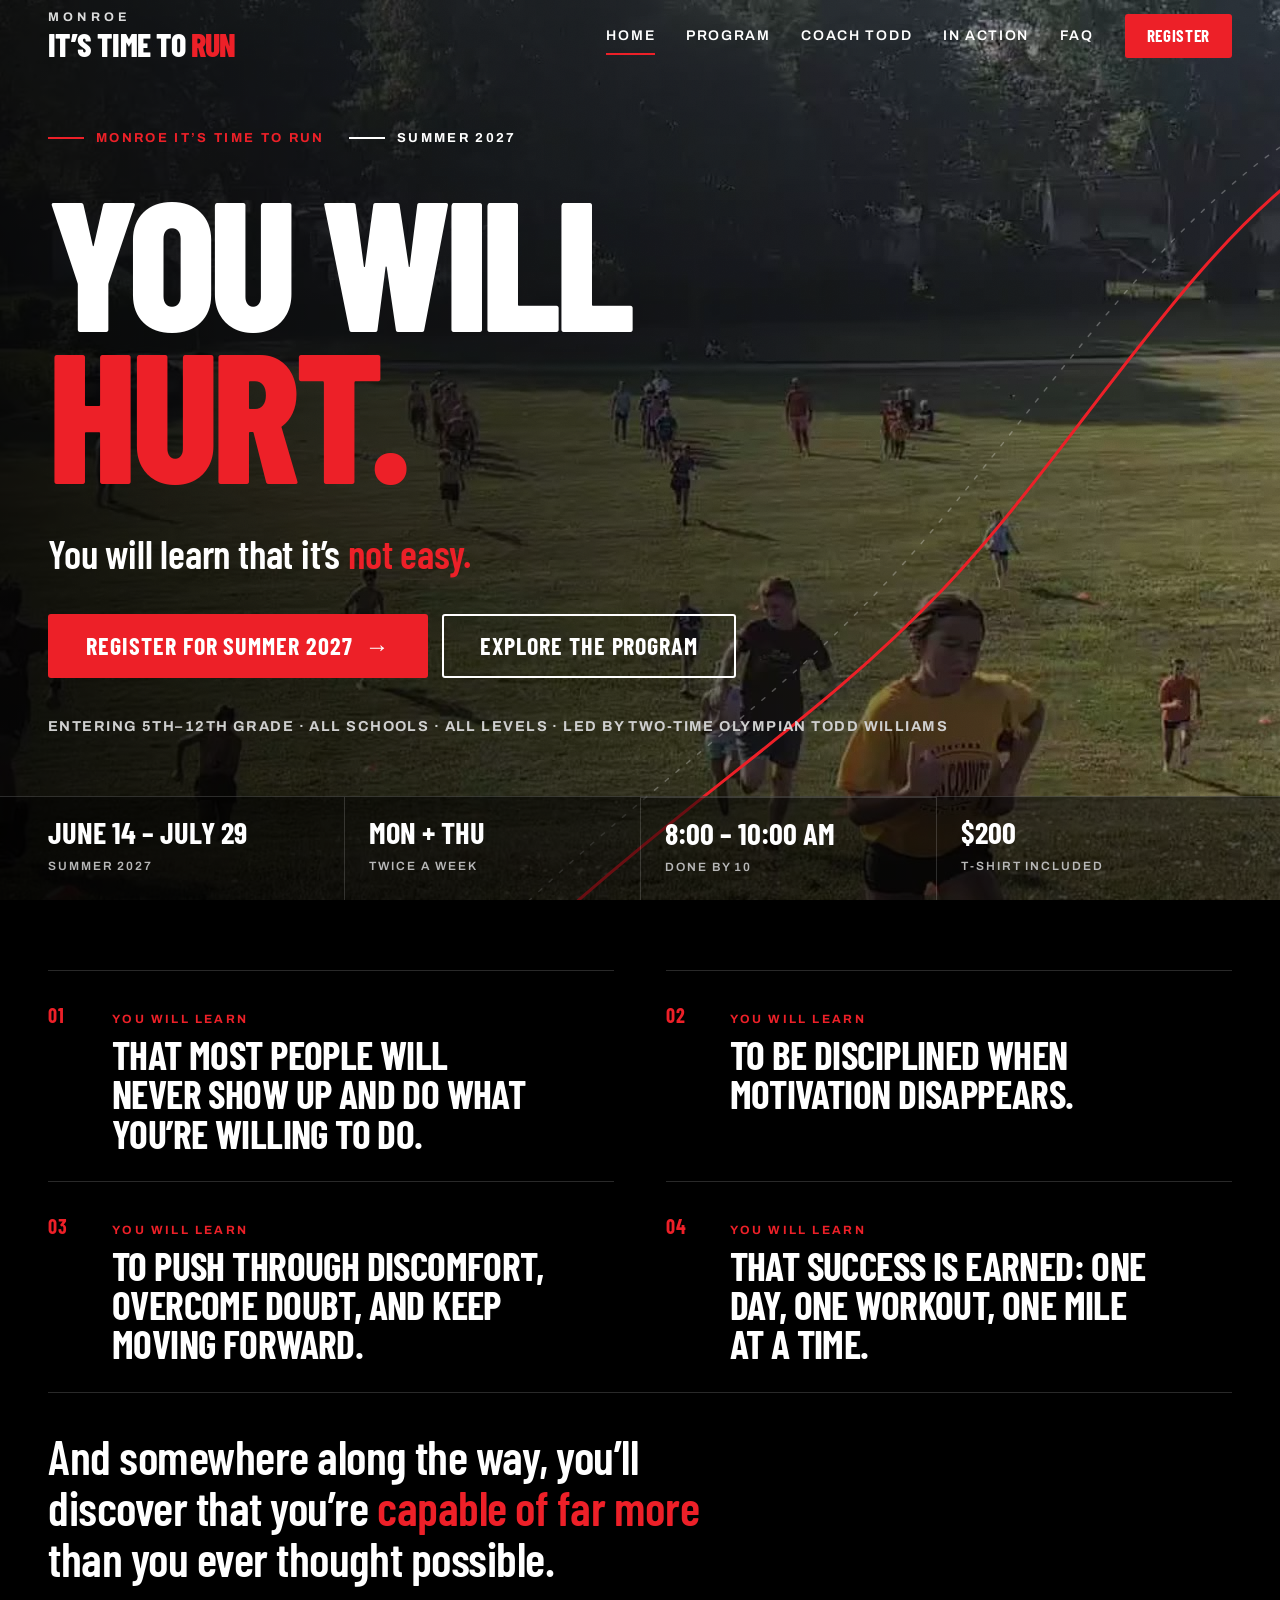
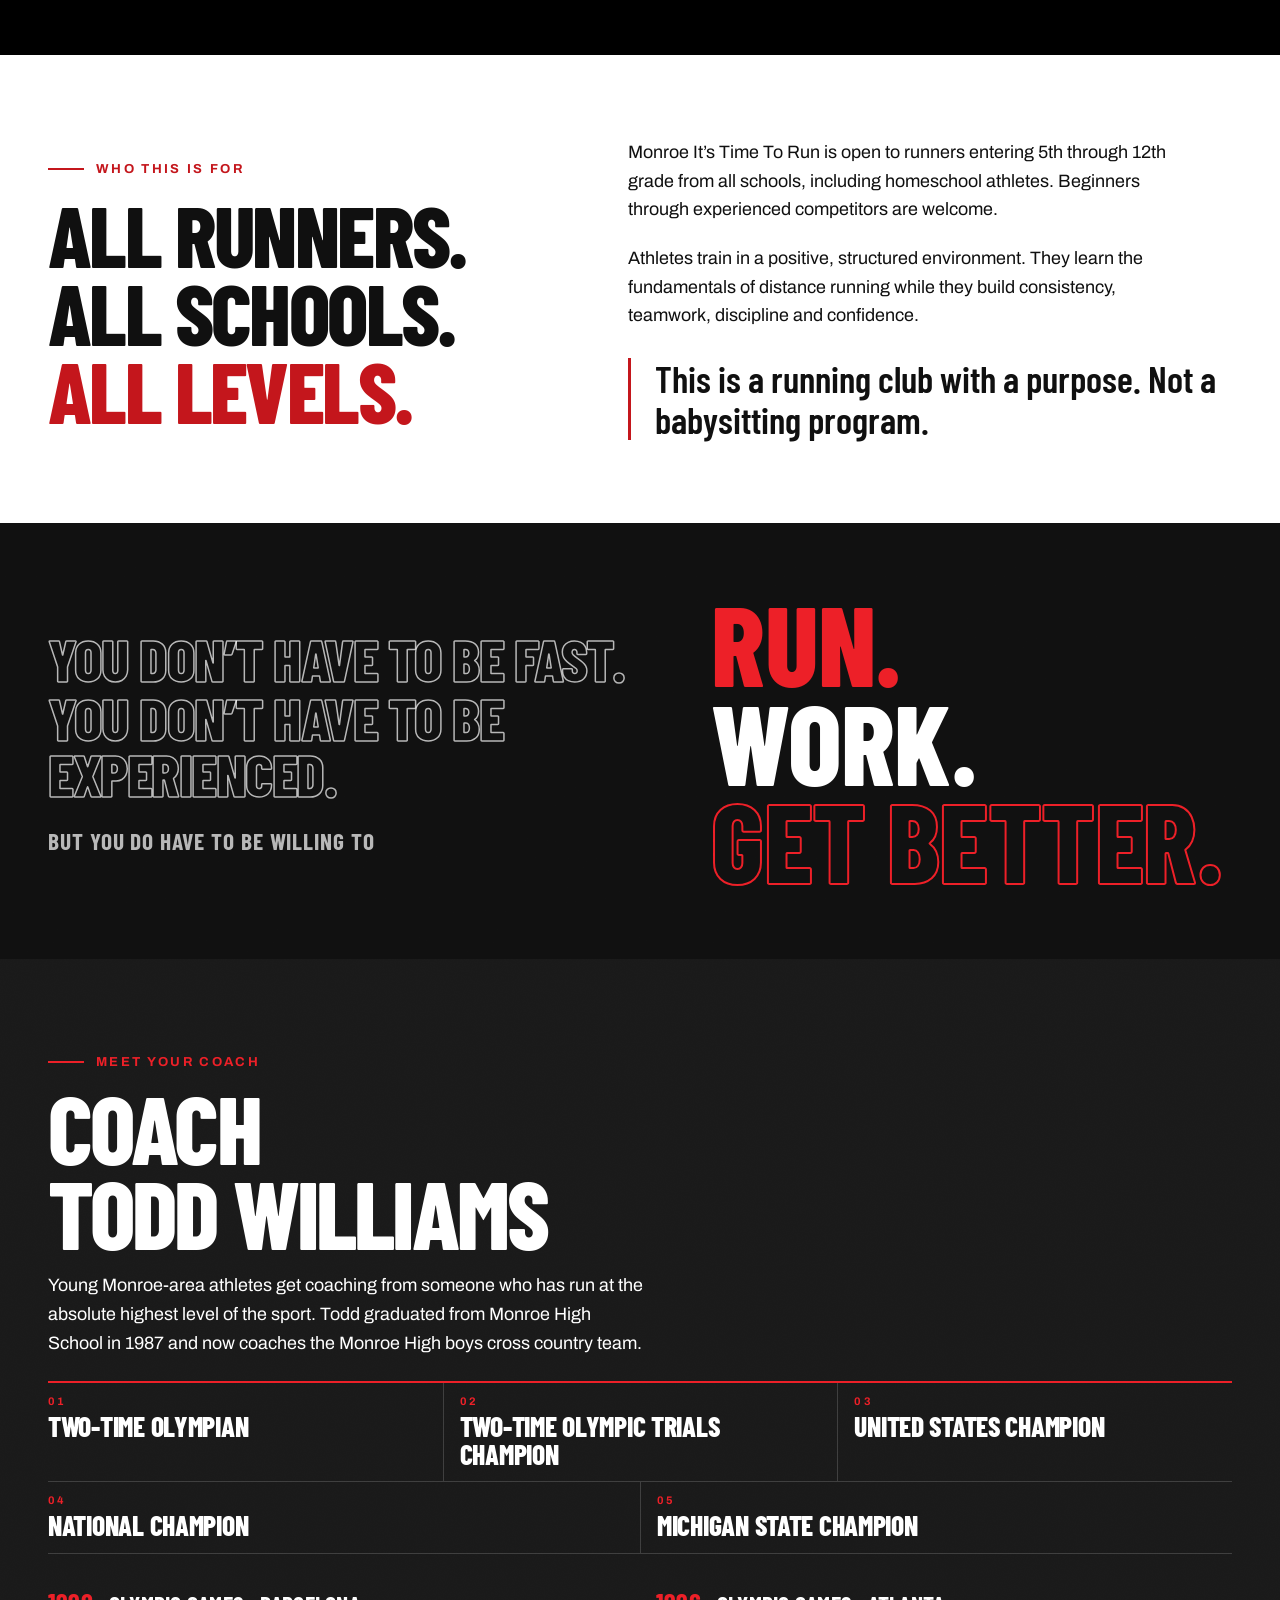
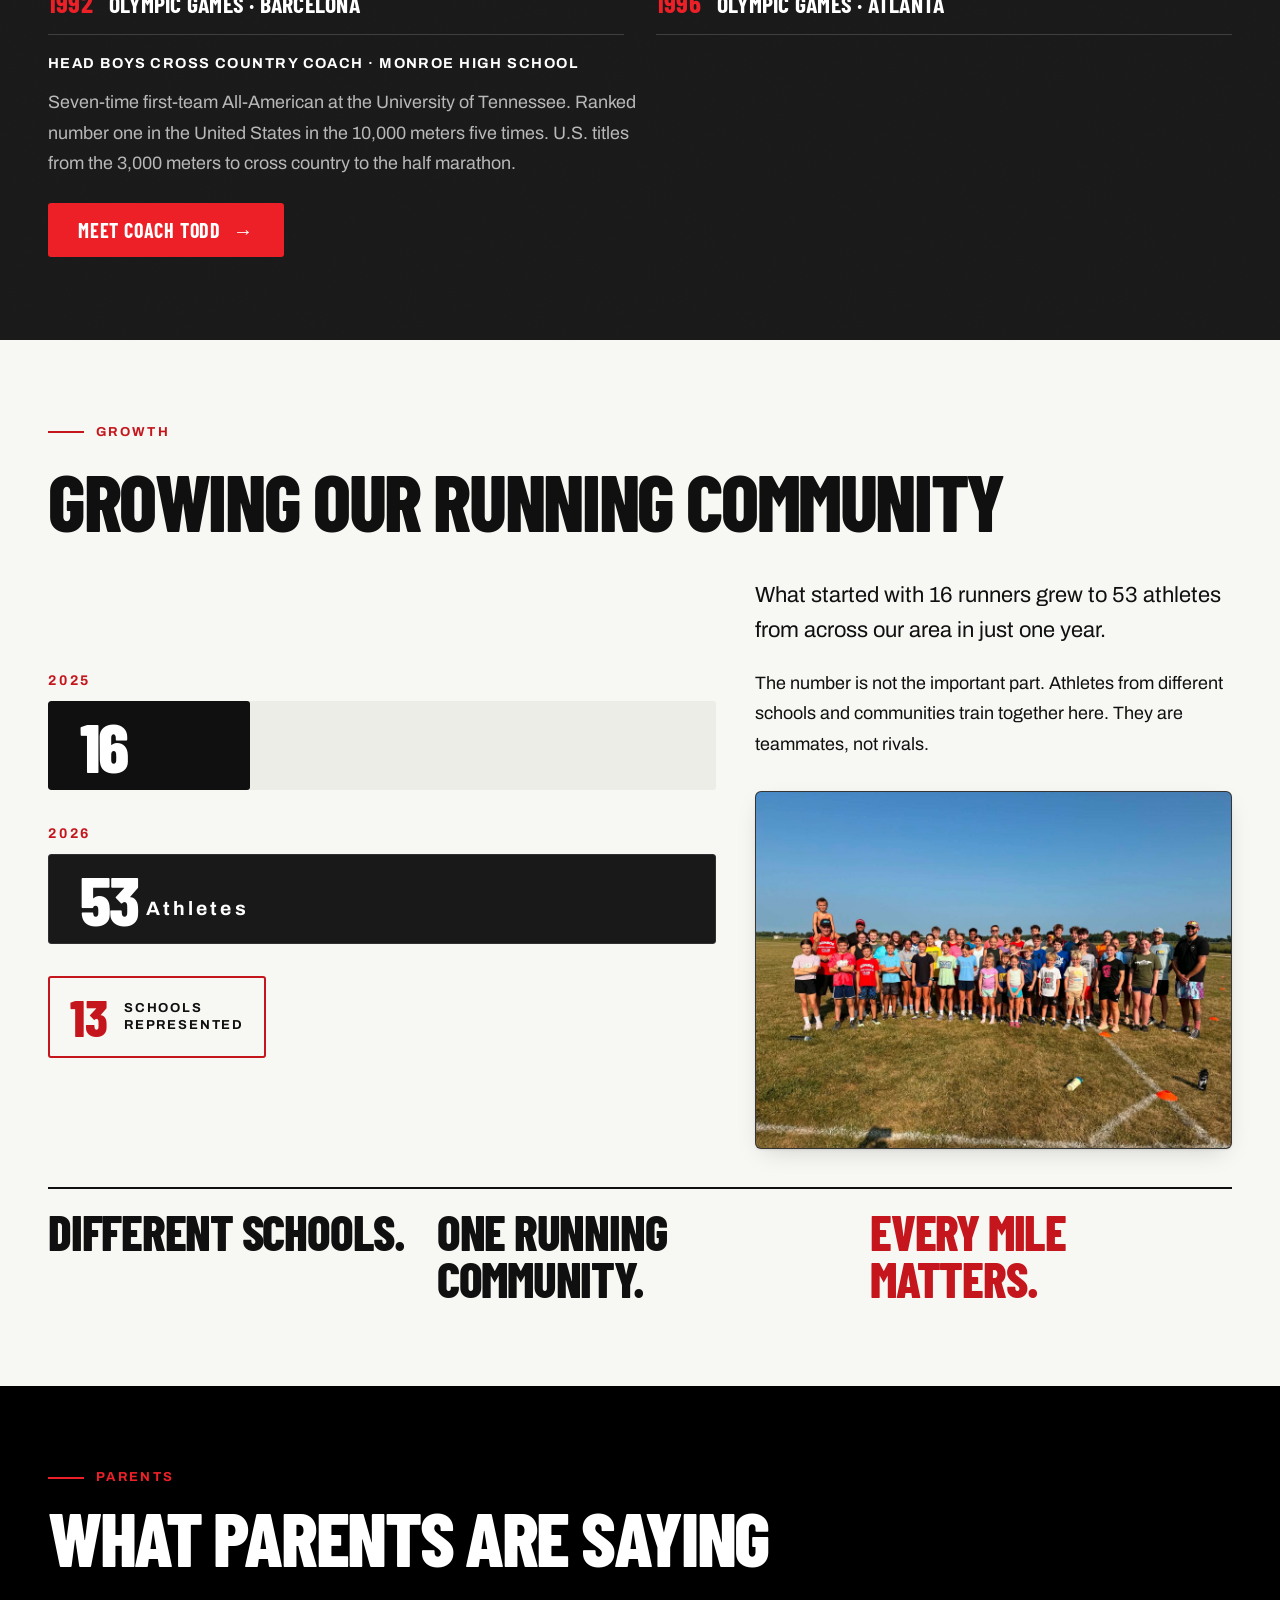
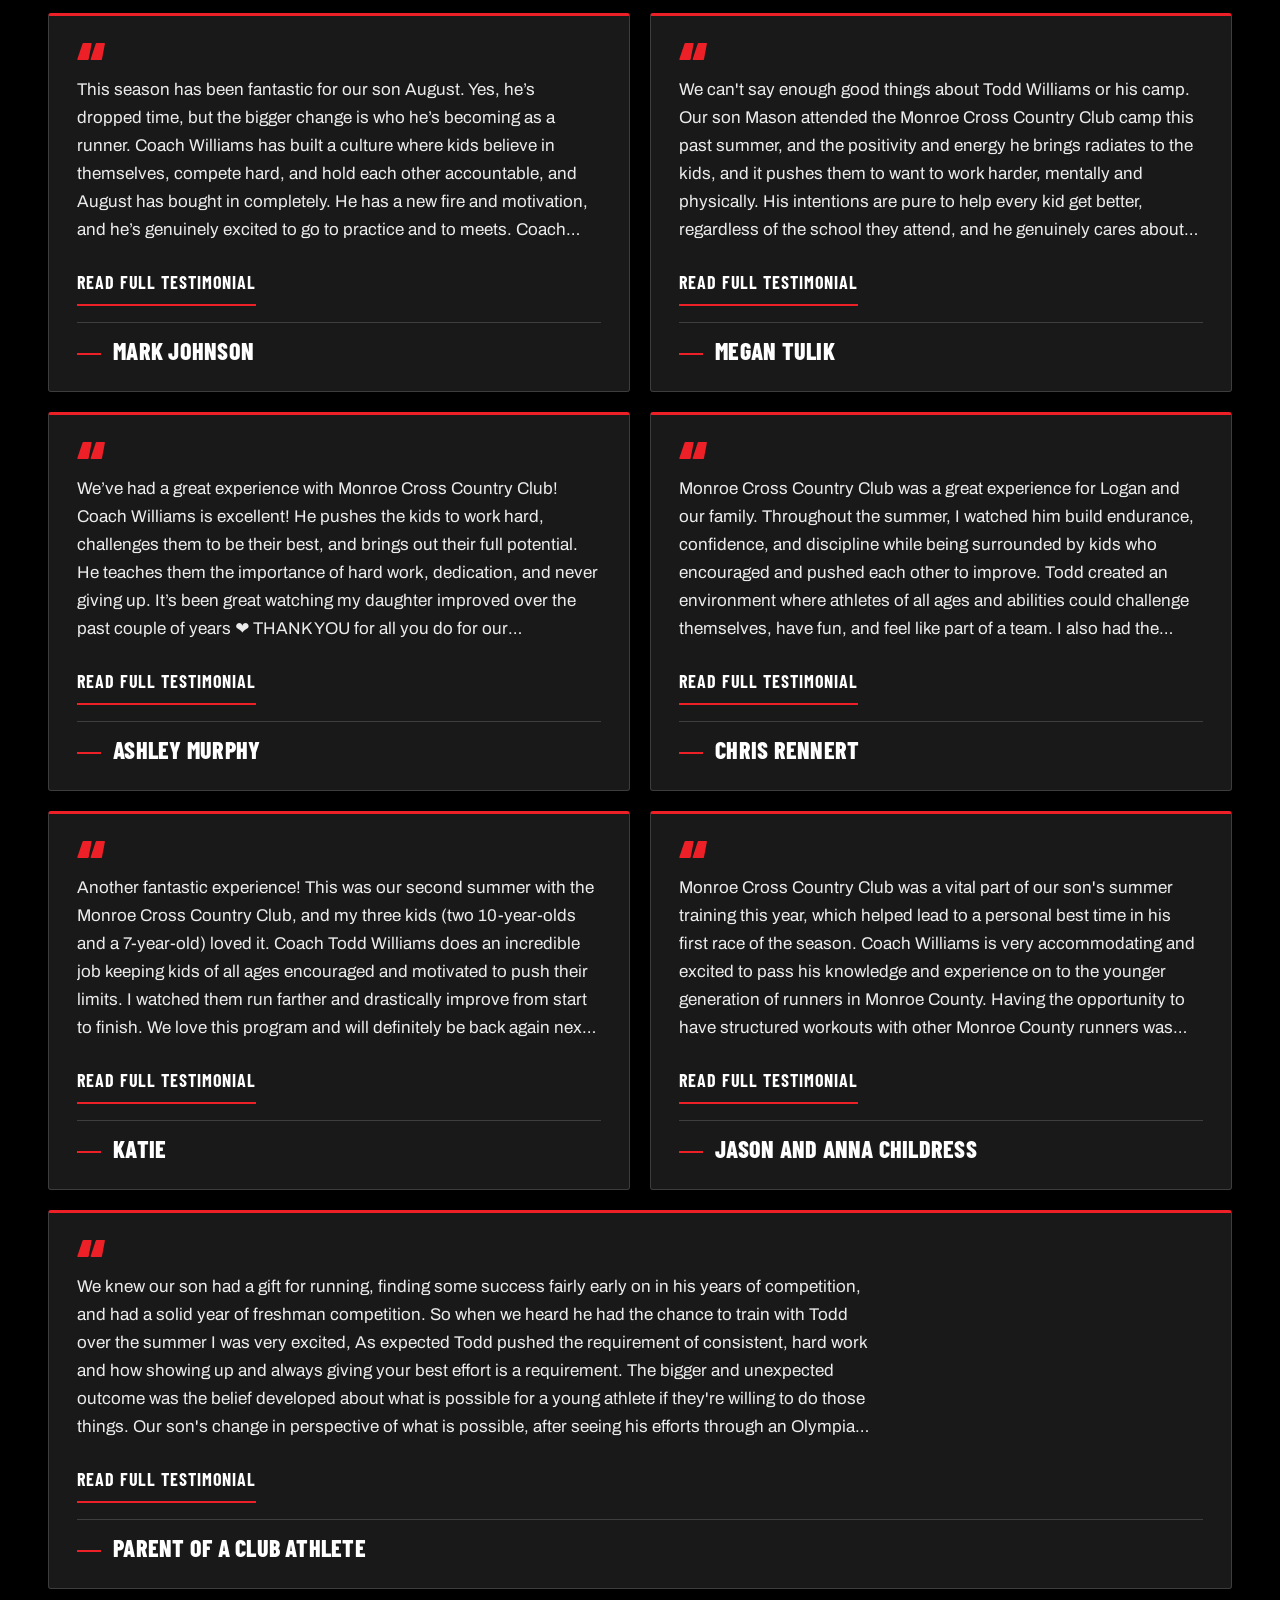
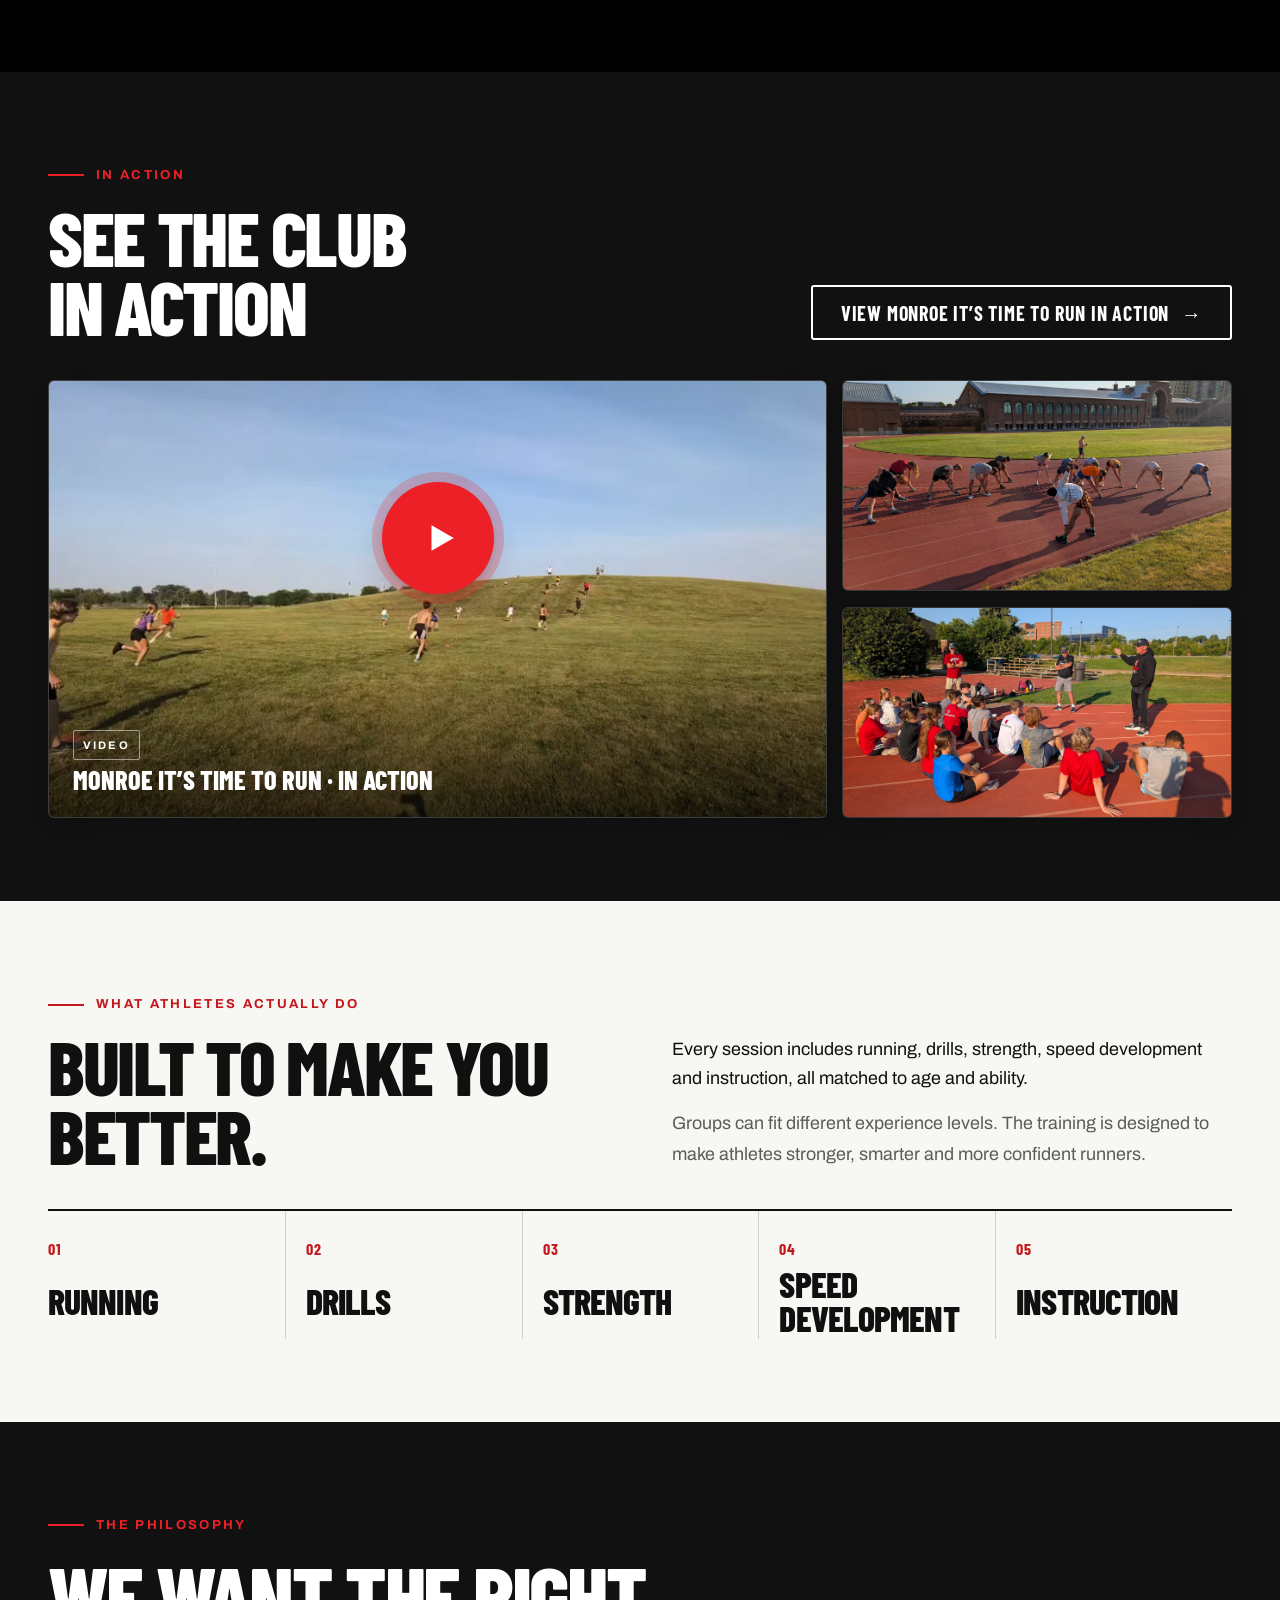
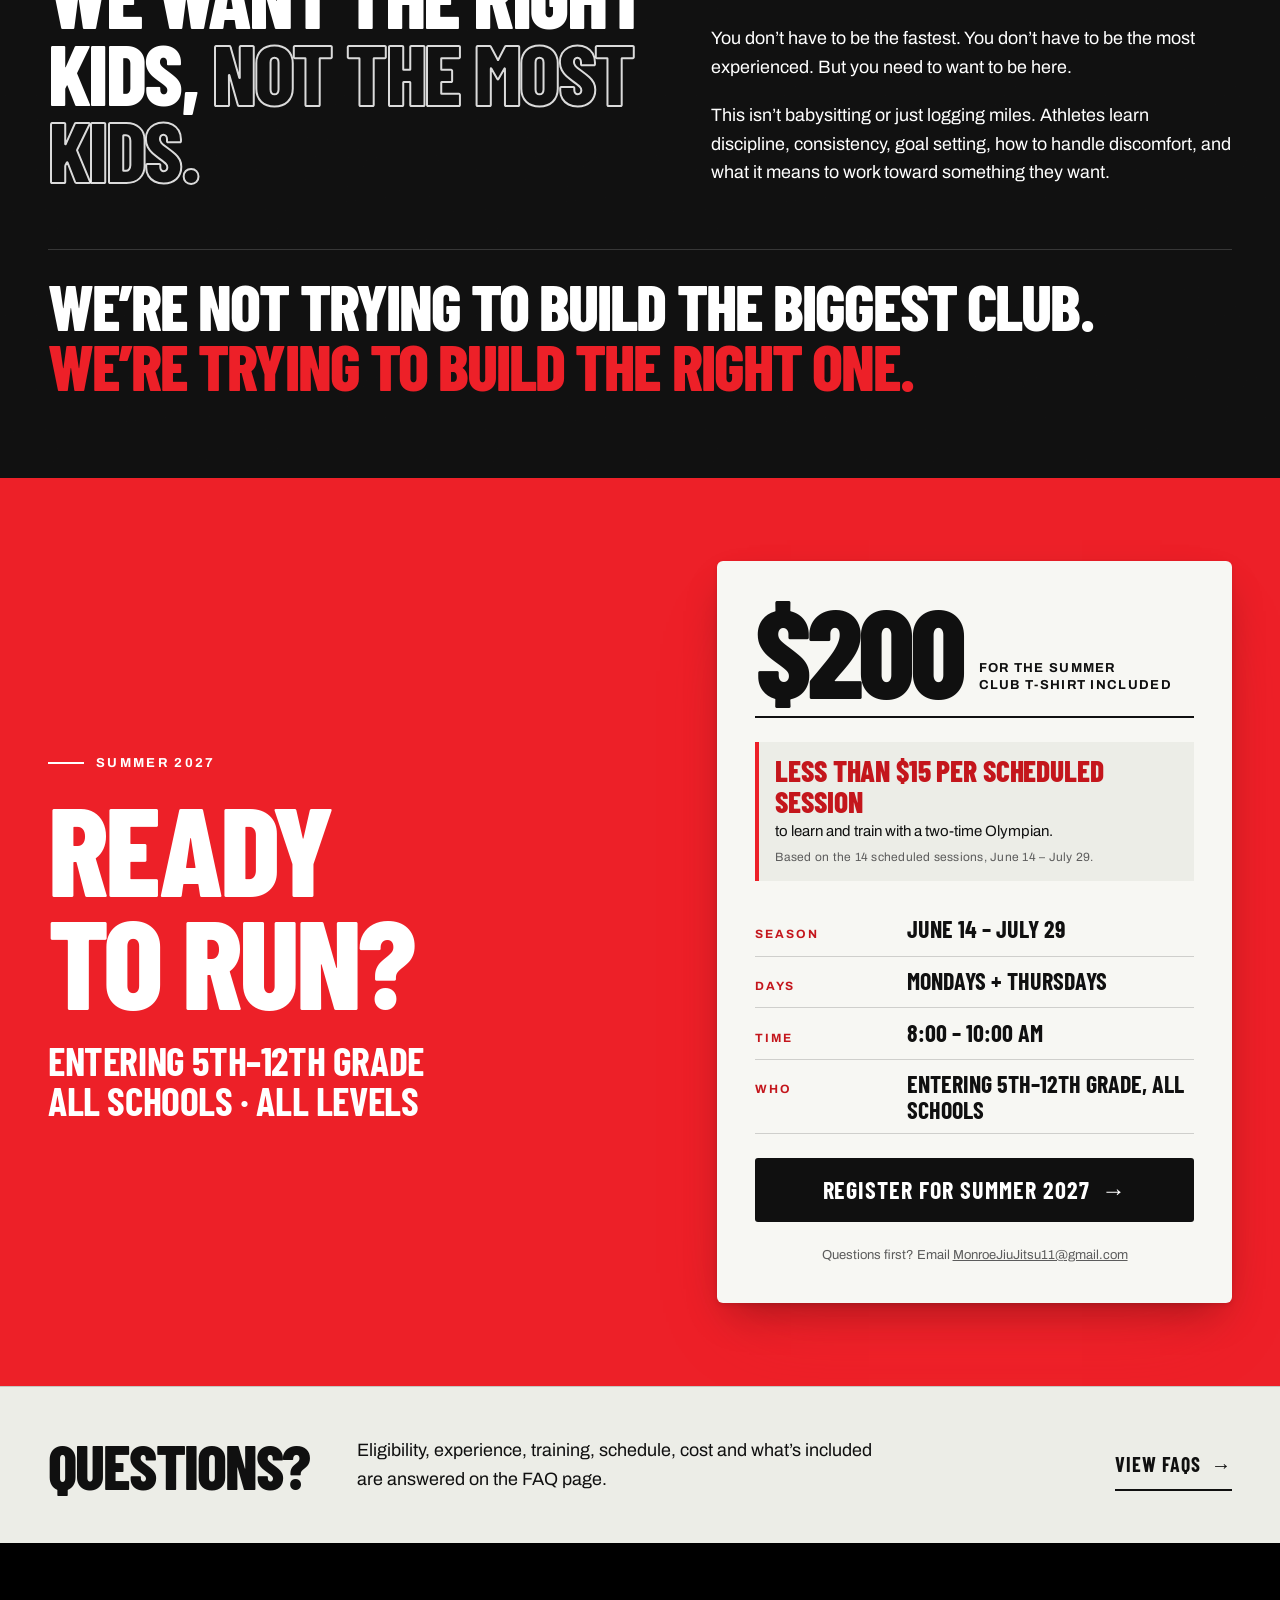
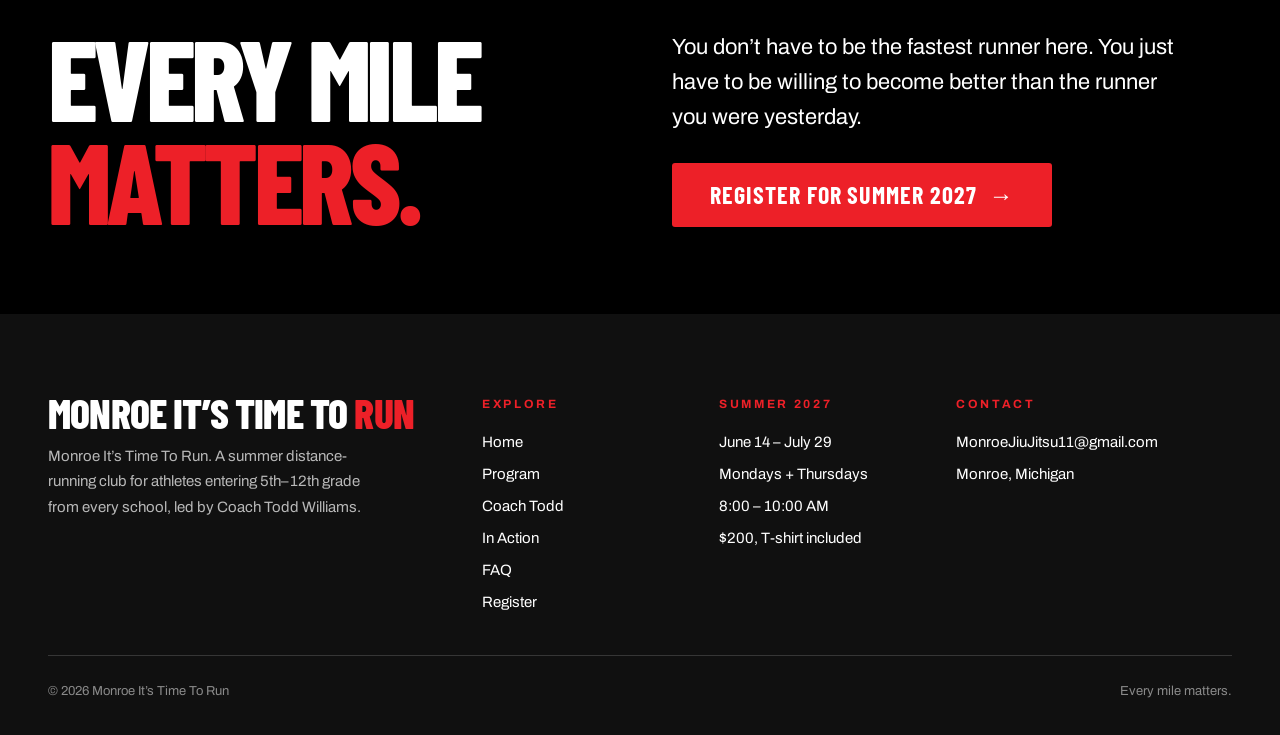
==== commit c18d3feb: "Rebrand to Monroe It's Time To Run; add 7th testimonial; waiver + registration system (OFF) Branding" ====
--- a/index.html
+++ b/index.html
@@ -3,10 +3,10 @@
 <head>
 <meta charset="utf-8">
 <meta name="viewport" content="width=device-width, initial-scale=1">
-<title>Monroe Run Club | Summer 2027 Distance Running, Monroe, MI</title>
+<title>Monroe It’s Time To Run | Summer 2027 Distance Running, Monroe, MI</title>
 <meta name="description" content="A serious summer running club for students entering 5th–12th grade from every school and every level, led by two-time Olympian Todd Williams. June 14 – July 29, Mondays and Thursdays, $200.">
 <meta name="theme-color" content="#000000">
-<meta property="og:title" content="Monroe Run Club | Summer 2027 Distance Running, Monroe, MI">
+<meta property="og:title" content="Monroe It’s Time To Run | Summer 2027 Distance Running, Monroe, MI">
 <meta property="og:description" content="A serious summer running club for students entering 5th–12th grade from every school and every level, led by two-time Olympian Todd Williams. June 14 – July 29, Mondays and Thursdays, $200.">
 <meta property="og:type" content="website">
 <!-- TODO: add og:image and canonical URL once the production domain and a share image exist. -->
@@ -21,8 +21,9 @@
 <header class="site-header" id="top">
   <div class="container site-header__inner">
     <!-- TODO: temporary type-based wordmark. Replace when a final club logo exists. -->
-    <a class="wordmark" href="index.html" aria-label="Monroe Run Club, home">
-      <span class="wordmark__main">Monroe <b>Run</b> Club</span>
+    <a class="wordmark" href="index.html" aria-label="Monroe It’s Time To Run, home">
+      <span class="wordmark__top">Monroe</span>
+      <span class="wordmark__main">It’s Time To <b>Run</b></span>
     </a>
     <nav class="nav" aria-label="Primary">
       <a href="index.html" aria-current="page">Home</a>
@@ -55,7 +56,7 @@
   <div class="hero__media" aria-hidden="false">
     <!-- ASSET: HERO VIDEO. Drop <video autoplay muted loop playsinline poster="..."> as a child of this .ph (muted, under 8MB, 16:9). -->
     <div class="ph ph--ink">
-      <img src="assets/media/hero-poster.jpg" alt="Monroe Run Club athletes running down a hill toward the camera" width="1600" height="900" fetchpriority="high" style="object-position:50% 72%">
+      <img src="assets/media/hero-poster.jpg" alt="Monroe It’s Time To Run athletes running down a hill toward the camera" width="1600" height="900" fetchpriority="high" style="object-position:50% 72%">
       <!-- Hero video: JS attaches the source (smaller file on phones, none for reduced-motion or data-saver). Source: client file 5404.mp4, trimmed, no audio. -->
       <video class="hero-video" muted loop playsinline preload="metadata" aria-hidden="true" tabindex="-1" disablepictureinpicture poster="assets/media/hero-poster.jpg" data-src="assets/media/video/hero-runners.mp4" data-src-sm="assets/media/video/hero-runners-sm.mp4" style="object-position:50% 72%"></video>
     </div>
@@ -67,7 +68,7 @@
 
   <div class="container hero__body">
     <div class="hero__kicker">
-      <span class="eyebrow">Monroe Run Club</span>
+      <span class="eyebrow">Monroe It’s Time To Run</span>
       <span class="eyebrow" style="color:#fff">Summer 2027</span>
     </div>
     <h1 id="hero-title" class="display">
@@ -115,7 +116,7 @@
     </div>
     <div class="who__copy reveal">
       <div class="prose lead">
-        <p>The Monroe Run Club is open to runners entering 5th through 12th grade from all schools, including homeschool athletes. Beginners through experienced competitors are welcome.</p>
+        <p>Monroe It’s Time To Run is open to runners entering 5th through 12th grade from all schools, including homeschool athletes. Beginners through experienced competitors are welcome.</p>
         <p>Athletes train in a positive, structured environment. They learn the fundamentals of distance running while they build consistency, teamwork, discipline and confidence.</p>
       </div>
       <aside>This is a running club with a purpose. Not a babysitting program.</aside>
@@ -191,7 +192,7 @@
         <p class="lead reveal">What started with 16 runners grew to 53 athletes from across our area in just one year.</p>
         <p class="reveal prose" style="margin-top:1.25rem;--d:1">The number is not the important part. Athletes from different schools and communities train together here. They are teammates, not rivals.</p>
         <div class="reveal" style="margin-top:2rem;--d:2"><div class="ph ph--wide" style="--ar:4/3">
-  <img src="assets/media/team-group.jpg" alt="The full Monroe Run Club group posing together on the field" width="2000" height="1500" loading="lazy" decoding="async" style="object-position:50% 55%">
+  <img src="assets/media/team-group.jpg" alt="The full Monroe It’s Time To Run group posing together on the field" width="2000" height="1500" loading="lazy" decoding="async" style="object-position:50% 55%">
 </div></div>
       </div>
     </div>
@@ -243,12 +244,18 @@
         <button class="tcard__toggle" type="button" aria-expanded="false" aria-controls="t6" hidden>Read full testimonial</button>
         <figcaption class="tcard__by">Jason and Anna Childress</figcaption>
       </figure>
+      <!-- TODO (confirm before launch): Todd has not supplied this parent's name; "Parent of a Club Athlete" is a temporary attribution. -->
+      <figure class="tcard reveal" style="--d:0">
+        <blockquote class="tcard__quote"><p class="tcard__text" id="t7">We knew our son had a gift for running, finding some success fairly early on in his years of competition, and had a solid year of freshman competition. So when we heard he had the chance to train with Todd over the summer I was very excited, As expected Todd pushed the requirement of consistent, hard work and how showing up and always giving your best effort is a requirement. The bigger and unexpected outcome was the belief developed about what is possible for a young athlete if they're willing to do those things. Our son's change in perspective of what is possible, after seeing his efforts through an Olympian and past national champion's perspective has been priceless. Comparing milestones on the path from Freshman Runner to National Champion inspired him to believe that if he put's the work in those things are certainly possible. The best part of the past two summers has been how wide of a variety of starting abilities have participated and greatly improved. Looking forward to getting our younger kids involved. It's Time to Run...</p></blockquote>
+        <button class="tcard__toggle" type="button" aria-expanded="false" aria-controls="t7" hidden>Read full testimonial</button>
+        <figcaption class="tcard__by">Parent of a Club Athlete</figcaption>
+      </figure>
     </div>
     </div>
     <!-- Mobile-only carousel controls (shown at max-width 760px by CSS/JS). Desktop and tablet keep the static grid. -->
     <div class="voices__controls" role="group" aria-label="Testimonial navigation">
       <button class="vc-btn vc-prev" type="button" aria-label="Previous testimonial"><svg viewBox="0 0 24 24" fill="none" stroke="currentColor" stroke-width="2.5" stroke-linecap="round" stroke-linejoin="round" aria-hidden="true"><path d="M15 5l-7 7 7 7"/></svg></button>
-      <div class="vc-mid"><span class="vc-count" aria-live="off">1 / 6</span><button class="vc-pause" type="button" aria-label="Pause automatic rotation"><span class="vc-icon" aria-hidden="true"></span></button></div>
+      <div class="vc-mid"><span class="vc-count" aria-live="off">1 / 7</span><button class="vc-pause" type="button" aria-label="Pause automatic rotation"><span class="vc-icon" aria-hidden="true"></span></button></div>
       <button class="vc-btn vc-next" type="button" aria-label="Next testimonial"><svg viewBox="0 0 24 24" fill="none" stroke="currentColor" stroke-width="2.5" stroke-linecap="round" stroke-linejoin="round" aria-hidden="true"><path d="M9 5l7 7-7 7"/></svg></button>
     </div>
   </div>
@@ -259,14 +266,14 @@
   <div class="container">
     <div class="action__head">
       <div><span class="eyebrow">In action</span><h2 id="action-title" class="display" style="margin-top:1rem">See the club<br>in action</h2></div>
-      <a class="btn btn--ghost" href="in-action.html">View Monroe Run Club in action <span class="arr" aria-hidden="true">→</span></a>
+      <a class="btn btn--ghost" href="in-action.html">View Monroe It’s Time To Run in action <span class="arr" aria-hidden="true">→</span></a>
     </div>
     <div class="action__grid">
       <!-- Source: client file 5400.mp4 (hill sprints), web-optimized. -->
       <div class="ph ph--wide ph--play vp" data-video>
-  <video preload="none" playsinline poster="assets/media/club-hill-poster.jpg" aria-label="Monroe Run Club hill workout"><source src="assets/media/video/club-hill.mp4" type="video/mp4"></video>
-  <button class="vp__btn ph__play" type="button" aria-label="Play video: Monroe Run Club hill workout"><span><svg viewBox="0 0 24 24" fill="currentColor" aria-hidden="true"><path d="M6 4l14 8-14 8z"/></svg></span></button>
-  <div class="ph__label"><span class="ph__tag">Video</span><span class="ph__title">Monroe Run Club · In action</span></div>
+  <video preload="none" playsinline poster="assets/media/club-hill-poster.jpg" aria-label="Monroe It’s Time To Run hill workout"><source src="assets/media/video/club-hill.mp4" type="video/mp4"></video>
+  <button class="vp__btn ph__play" type="button" aria-label="Play video: Monroe It’s Time To Run hill workout"><span><svg viewBox="0 0 24 24" fill="currentColor" aria-hidden="true"><path d="M6 4l14 8-14 8z"/></svg></span></button>
+  <div class="ph__label"><span class="ph__tag">Video</span><span class="ph__title">Monroe It’s Time To Run · In action</span></div>
 </div>
       <div class="action__stack">
         <div class="ph ph--ink">
@@ -372,8 +379,8 @@
   <div class="container">
     <div class="site-footer__grid">
       <div>
-        <p class="wordmark__main display" style="font-size:2.6rem;color:#fff;max-width:none">Monroe <span class="accent">Run</span> Club</p>
-        <p style="margin-top:.75rem">Monroe Run Club. A summer distance-running club for athletes entering 5th–12th grade from every school, led by Coach Todd Williams.</p>
+        <p class="wordmark__main display" style="font-size:2.6rem;color:#fff;max-width:none">Monroe It’s Time To <span class="accent">Run</span></p>
+        <p style="margin-top:.75rem">Monroe It’s Time To Run. A summer distance-running club for athletes entering 5th–12th grade from every school, led by Coach Todd Williams.</p>
       </div>
       <div>
         <h2>Explore</h2>
@@ -390,7 +397,7 @@
       </div>
     </div>
     <div class="site-footer__legal">
-      <span>© <span id="year">2027</span> Monroe Run Club</span>
+      <span>© <span id="year">2027</span> Monroe It’s Time To Run</span>
       <span>Every mile matters.</span>
     </div>
   </div>
--- a/assets/css/styles.css
+++ b/assets/css/styles.css
@@ -1,5 +1,5 @@
 /* ==========================================================================
-   MONROE RUN CLUB — design system
+   MONROE IT’S TIME TO RUN — design system
    Display: Barlow Condensed  |  Body: Archivo
    ========================================================================== */
 
@@ -872,3 +872,70 @@
   .vc-icon { width: 14px; height: 16px; border-left: 4px solid currentColor; border-right: 4px solid currentColor; }
   .vc-pause[data-paused="true"] .vc-icon { width: 0; height: 0; border: 0; border-left: 14px solid currentColor; border-top: 9px solid transparent; border-bottom: 9px solid transparent; margin-left: 3px; }
 }
+
+/* wordmark: "Monroe" small above "It's Time To Run" so the full name fits the header on phones */
+.wordmark__top { font-size: 0.78rem; font-weight: 700; letter-spacing: 0.34em; text-transform: uppercase; line-height: 1; color: var(--white); opacity: 0.85; }
+.wordmark { gap: 4px; }
+
+/* ==========================================================================
+   REGISTRATION FLOW (steps, waiver, signature, payment)
+   ========================================================================== */
+.hp { position: absolute; left: -9999px; width: 1px; height: 1px; overflow: hidden; }
+.reg-notice { border-left: 4px solid var(--ink); background: var(--paper-2); padding: 0.9rem 1.1rem; font-size: 0.9375rem; line-height: 1.5; }
+.reg-notice b { display: block; font-family: var(--font-display); font-size: 1.35rem; text-transform: uppercase; letter-spacing: 0.01em; line-height: 1.1; }
+.rprog { display: grid; grid-template-columns: repeat(4, 1fr); gap: 0.5rem; margin: 0; padding: 0; list-style: none; counter-reset: none; }
+.rprog li { display: grid; gap: 0.4rem; justify-items: start; padding-top: 0.75rem; border-top: 3px solid var(--line-light); color: var(--gray-ink); }
+.rprog li.is-done { border-top-color: var(--ink); color: var(--ink); }
+.rprog li.is-current { border-top-color: var(--accent); color: var(--ink); }
+.rprog__n { display: grid; place-items: center; width: 1.9rem; height: 1.9rem; border-radius: 50%; border: 2px solid currentColor; font-family: var(--font-display); font-weight: 800; font-size: 1.05rem; line-height: 1; }
+.rprog li.is-current .rprog__n { background: var(--accent); border-color: var(--accent); color: var(--white); }
+.rprog li.is-done .rprog__n { background: var(--ink); border-color: var(--ink); color: var(--white); }
+.rprog__t { font-size: 0.75rem; font-weight: 700; letter-spacing: 0.1em; text-transform: uppercase; line-height: 1.25; }
+.rstep { border: 0; padding: 0; margin: 0; display: grid; gap: 1.4rem; min-width: 0; }
+.rstep[hidden] { display: none; }
+.rstep__title { font-family: var(--font-display); font-weight: 800; text-transform: uppercase; font-size: clamp(2rem, 1.4rem + 2vw, 3rem); line-height: 1; letter-spacing: -0.02em; padding: 0; margin-bottom: 0.25rem; }
+.rstep__lead { color: var(--gray-ink); margin-top: -0.5rem; }
+.field__hint { font-size: 0.8125rem; color: var(--gray-ink); line-height: 1.4; }
+.field__error { color: var(--accent-ink); font-weight: 600; font-size: 0.875rem; line-height: 1.4; margin: 0; }
+.field input[aria-invalid="true"], .field select[aria-invalid="true"], .field textarea[aria-invalid="true"] { border-color: var(--accent-ink); box-shadow: inset 0 0 0 1px var(--accent-ink); }
+.field input[readonly] { background: var(--paper-2); }
+.field fieldset { min-width: 0; }
+.rnav { display: flex; flex-wrap: wrap; gap: 0.75rem; align-items: center; }
+.rnav .btn[hidden] { display: none; }
+.rnav .btn:disabled { opacity: 0.45; cursor: not-allowed; transform: none; }
+@media (max-width: 520px) { .rnav .btn { flex: 1 1 100%; } .rprog__t { font-size: 0.6875rem; letter-spacing: 0.06em; } }
+
+.waiver { background: var(--white); border: 1px solid var(--line-light); border-top: 4px solid var(--ink); border-radius: var(--r-sm); padding: clamp(1.1rem, 2.4vw, 2rem); display: grid; gap: 0.9rem; box-shadow: var(--shadow-elev); }
+.waiver__title { font-family: var(--font-display); font-weight: 800; font-size: clamp(1.6rem, 1.2rem + 1.4vw, 2.3rem); line-height: 1.05; letter-spacing: 0; }
+.waiver__sub { font-size: 0.75rem; font-weight: 700; letter-spacing: 0.1em; color: var(--accent-ink); line-height: 1.5; }
+.waiver__h { font-family: var(--font-display); font-weight: 800; text-transform: uppercase; font-size: 1.4rem; letter-spacing: 0.01em; line-height: 1.1; margin-top: 0.4rem; }
+.waiver__h--info { margin-top: 1rem; padding-top: 1rem; border-top: 1px solid var(--line-light); }
+.waiver__p { font-size: 0.97rem; line-height: 1.65; color: #1c1c1c; }
+.waiver__info { display: grid; gap: 0; margin: 0; }
+.waiver__info > div { display: grid; grid-template-columns: minmax(10rem, 14rem) 1fr; gap: 0.25rem 1rem; padding: 0.6rem 0; border-bottom: 1px solid var(--line-light); }
+.waiver__info dt { font-weight: 700; font-size: 0.8125rem; letter-spacing: 0.02em; }
+.waiver__info dd { margin: 0; overflow-wrap: anywhere; white-space: pre-wrap; min-height: 1.4em; }
+@media (max-width: 560px) { .waiver__info > div { grid-template-columns: 1fr; } }
+.check { display: flex; gap: 0.9rem; align-items: flex-start; padding: 1rem 1.1rem; border: 1.5px solid #a3a3a3; border-radius: var(--r-sm); background: var(--white); cursor: pointer; }
+.check input { width: 1.4rem; height: 1.4rem; margin-top: 0.15rem; flex: none; accent-color: var(--accent-ink); }
+.check:has(input:checked) { border-color: var(--ink); box-shadow: inset 0 0 0 1px var(--ink); }
+.check:has(input:focus-visible) { outline: 3px solid var(--accent); outline-offset: 2px; }
+.check > span { font-weight: 600; line-height: 1.5; }
+.sig { display: grid; gap: 1.2rem; }
+@media (min-width: 700px) { .sig { grid-template-columns: 2fr 1fr; } .sig__draw { grid-column: 1 / -1; } }
+.sig__label { font-weight: 700; font-size: 0.8125rem; letter-spacing: 0.14em; text-transform: uppercase; }
+#sig-canvas { width: 100%; height: 150px; background: var(--white); border: 1.5px dashed #a3a3a3; border-radius: var(--r-sm); touch-action: none; cursor: crosshair; }
+.sig__clear { justify-self: start; background: none; border: 0; border-bottom: 2px solid currentColor; padding: 0.4rem 0; min-height: 44px; font-weight: 600; }
+.review { display: grid; gap: 0; margin: 0; border-top: 2px solid var(--ink); }
+.review > div { display: grid; grid-template-columns: minmax(9rem, 13rem) 1fr; gap: 0.25rem 1rem; padding: 0.7rem 0; border-bottom: 1px solid var(--line-light); }
+.review dt { font-size: 0.75rem; font-weight: 700; letter-spacing: 0.14em; text-transform: uppercase; color: var(--accent-ink); padding-top: 0.15rem; }
+.review dd { margin: 0; font-weight: 600; overflow-wrap: anywhere; white-space: pre-wrap; }
+@media (max-width: 560px) { .review > div { grid-template-columns: 1fr; } }
+.pay-explain { border-left: 4px solid var(--accent); background: var(--paper-2); padding: 1rem 1.2rem; display: grid; gap: 0.4rem; }
+.pay-explain b { font-family: var(--font-display); font-size: 1.5rem; text-transform: uppercase; line-height: 1.1; }
+.pay-panel { background: var(--ink); color: var(--white); border-radius: var(--r-md); padding: clamp(1.5rem, 3vw, 2.5rem); display: grid; gap: 1rem; box-shadow: var(--shadow-float); scroll-margin-top: calc(var(--header-h) + 16px); }
+.pay-panel[hidden] { display: none; }
+.pay-panel h3 { font-size: clamp(2.2rem, 1.4rem + 3vw, 3.6rem); }
+.pay-ref { font-family: var(--font-display); font-size: 1.8rem; letter-spacing: 0.08em; color: var(--accent); }
+.pay-fine { font-size: 0.875rem; color: #b8b8b8; }
+.pay-fine a { text-decoration: underline; }
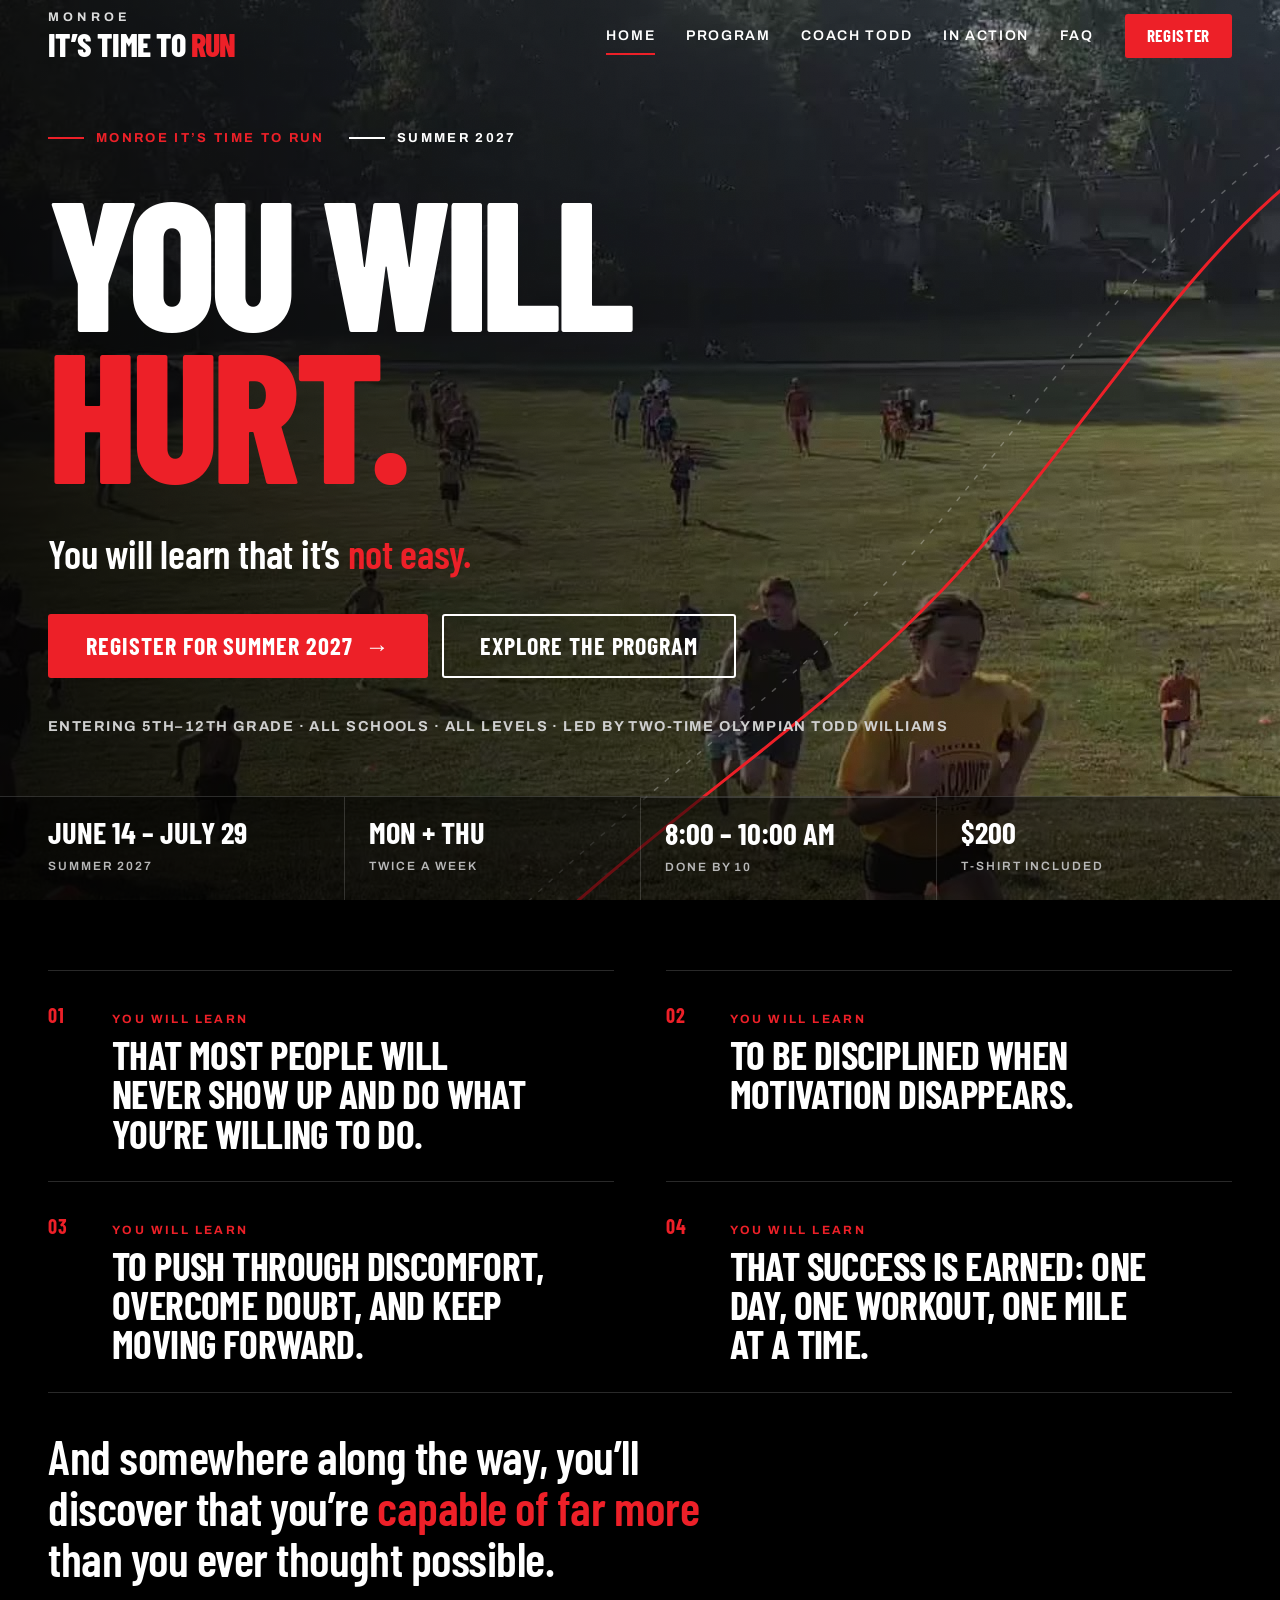
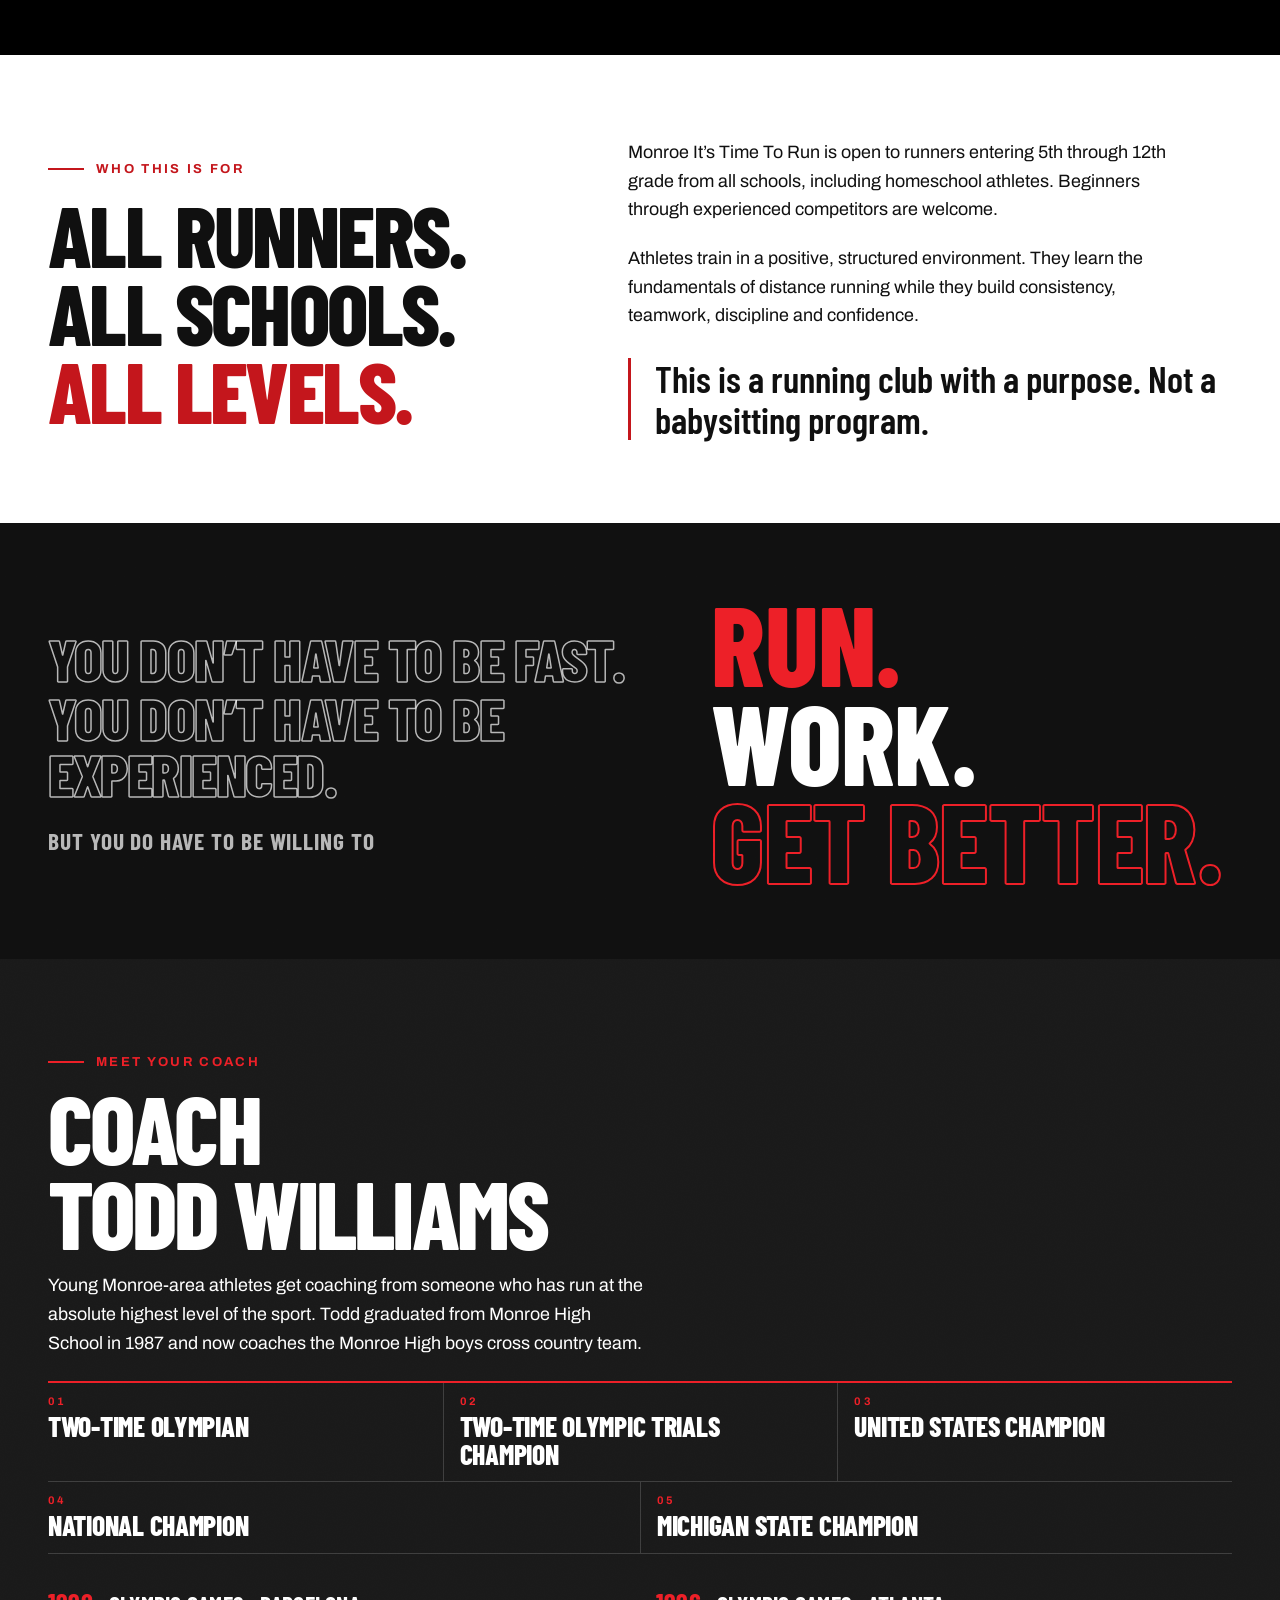
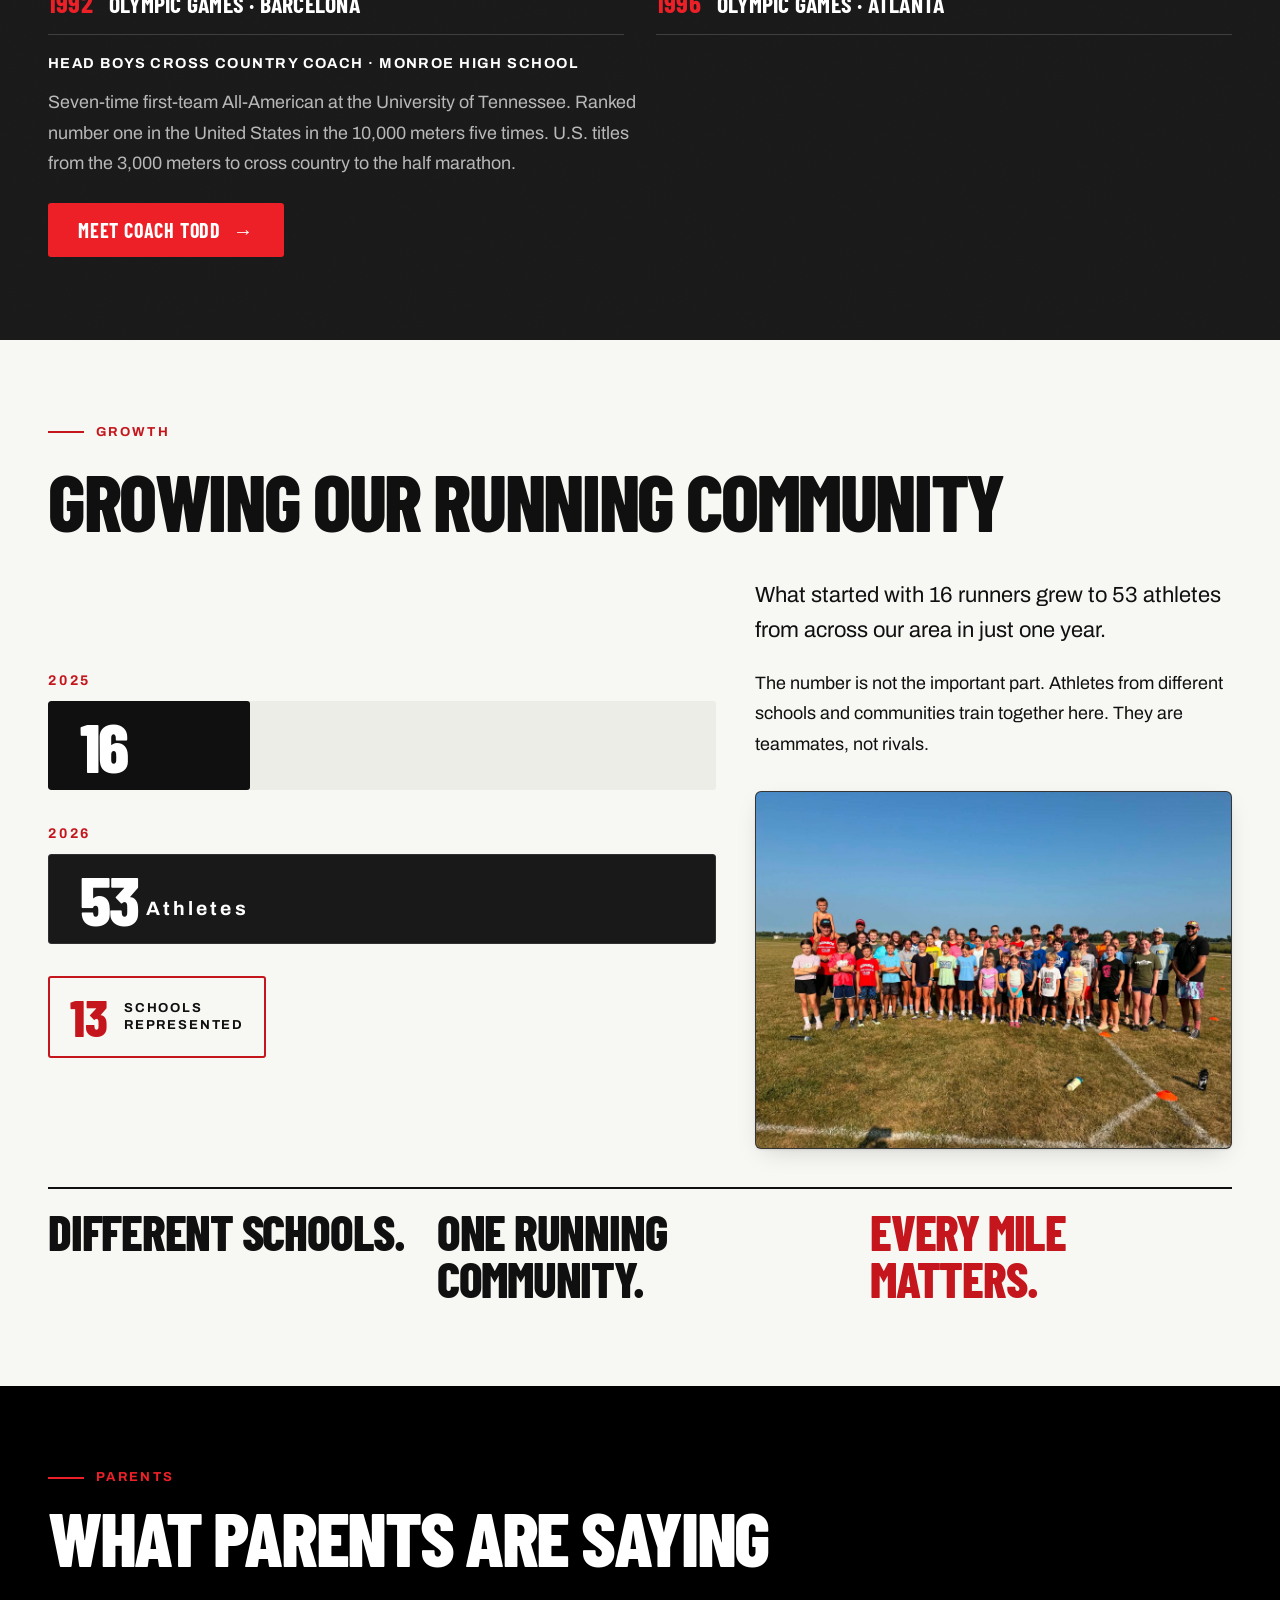
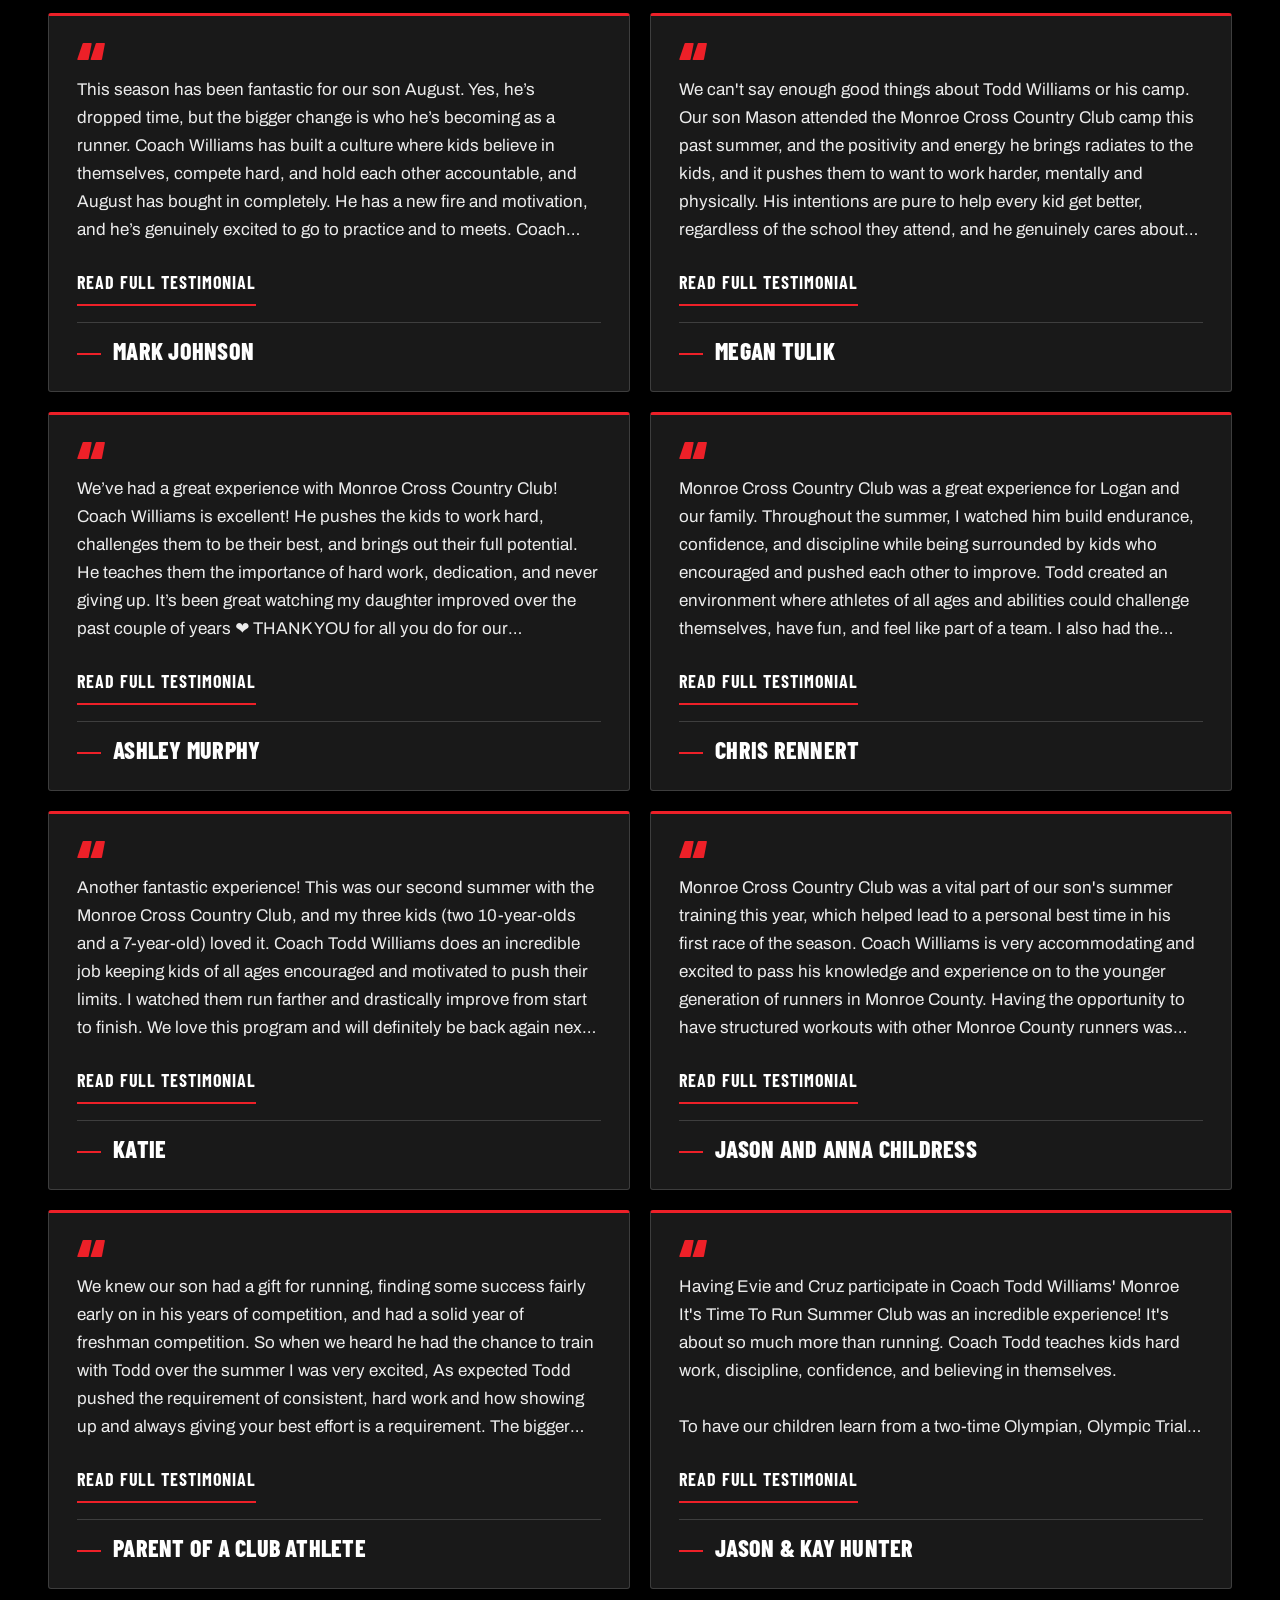
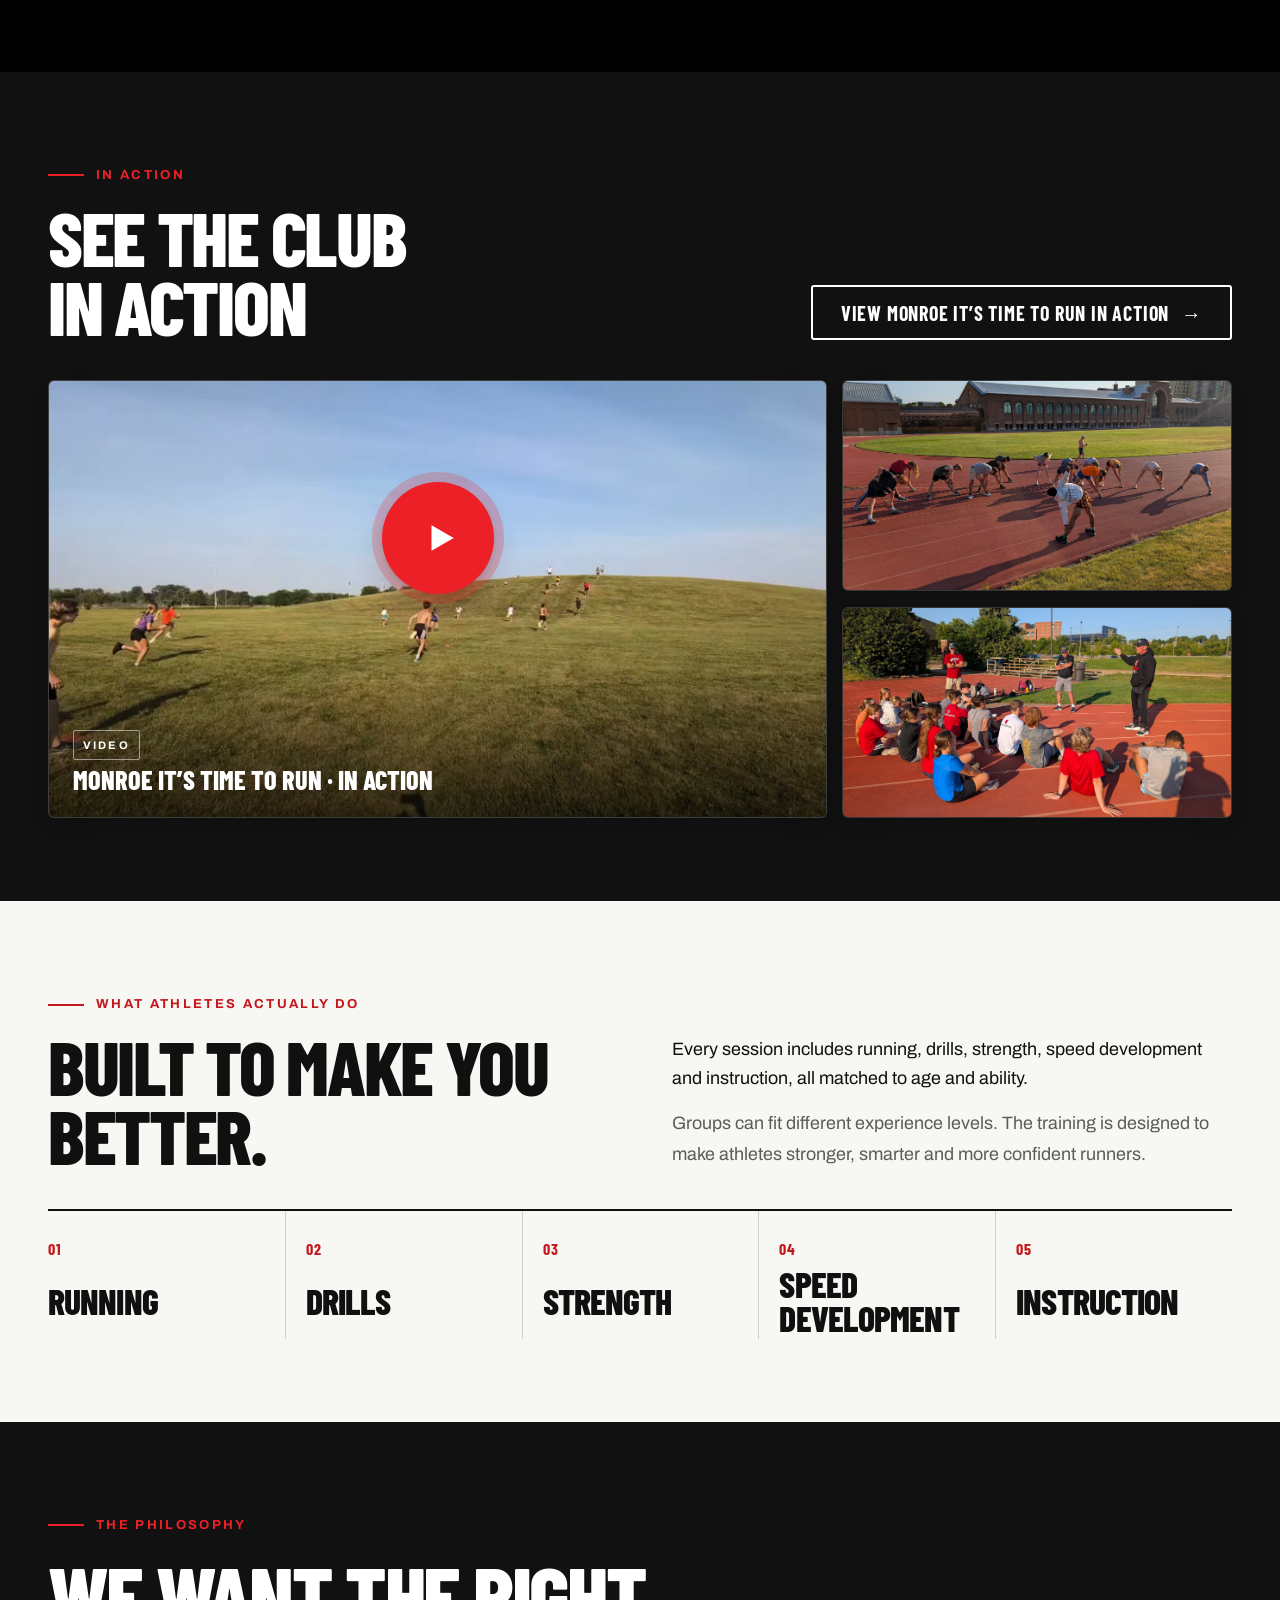
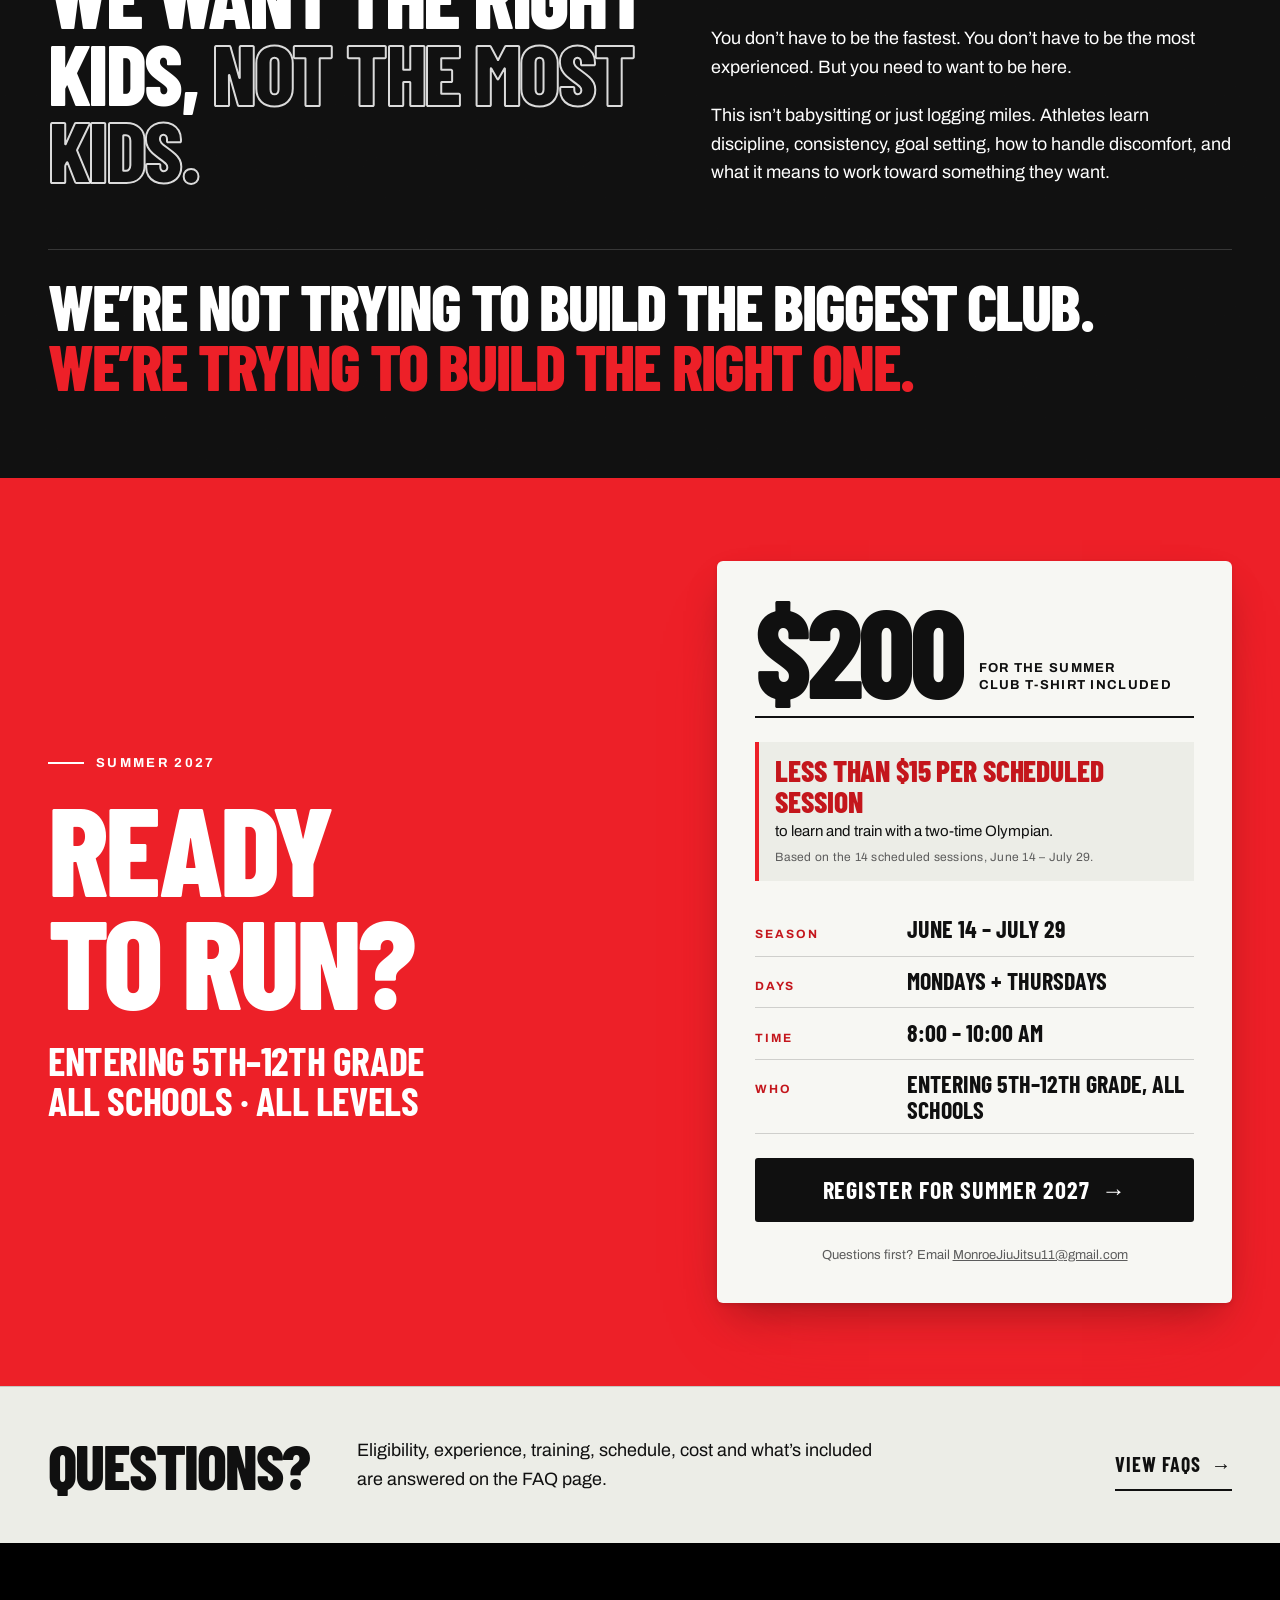
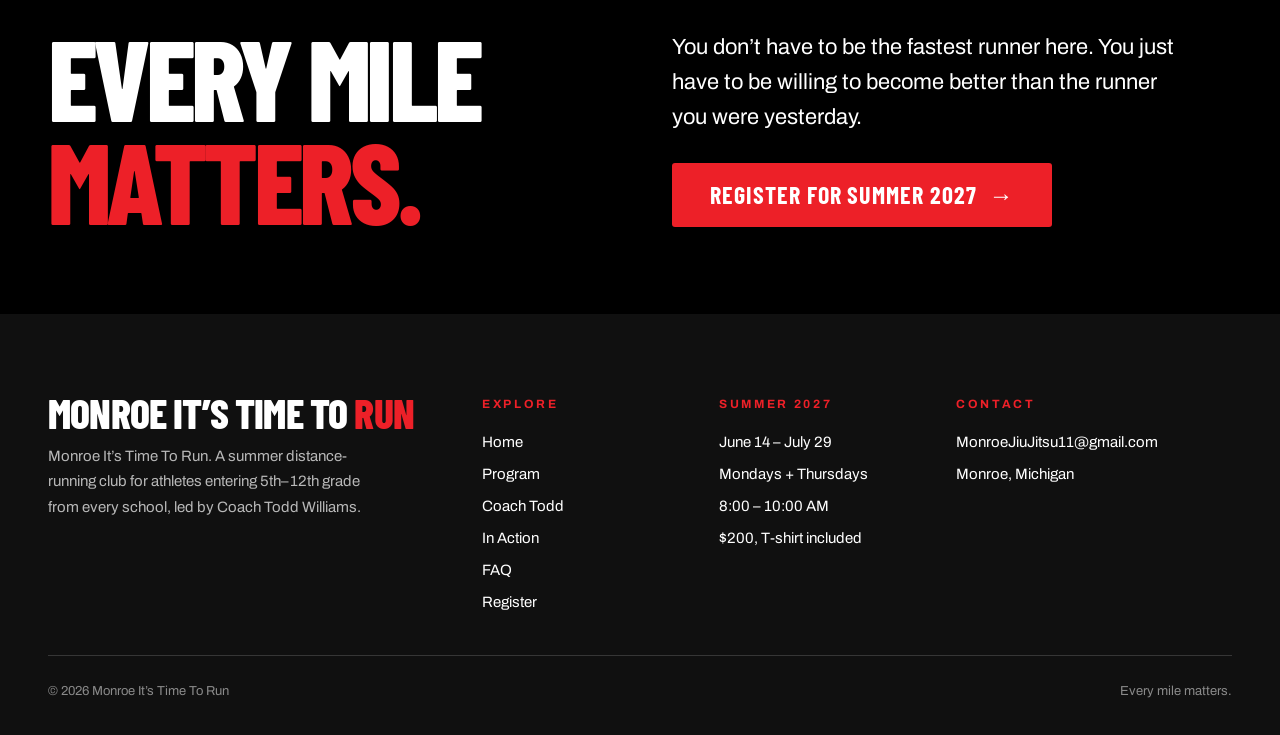
==== commit c7659463: "Add eighth parent testimonial (Jason & Kay Hunter) Co-Authored-By: Claude Sonnet 5.5 <noreply@anthro" ====
--- a/index.html
+++ b/index.html
@@ -250,12 +250,17 @@
         <button class="tcard__toggle" type="button" aria-expanded="false" aria-controls="t7" hidden>Read full testimonial</button>
         <figcaption class="tcard__by">Parent of a Club Athlete</figcaption>
       </figure>
+      <figure class="tcard reveal" style="--d:1">
+        <blockquote class="tcard__quote"><p class="tcard__text" id="t8">Having Evie and Cruz participate in Coach Todd Williams' Monroe It's Time To Run Summer Club was an incredible experience! It's about so much more than running. Coach Todd teaches kids hard work, discipline, confidence, and believing in themselves.<br><br>To have our children learn from a two-time Olympian, Olympic Trials Champion, USA Cross Country Champion, NCAA Champion, and State Champion right here in Monroe is an amazing opportunity.<br><br><strong>He's not just developing better runners, he's helping build better kids!</strong></p></blockquote>
+        <button class="tcard__toggle" type="button" aria-expanded="false" aria-controls="t8" hidden>Read full testimonial</button>
+        <figcaption class="tcard__by">Jason &amp; Kay Hunter</figcaption>
+      </figure>
     </div>
     </div>
     <!-- Mobile-only carousel controls (shown at max-width 760px by CSS/JS). Desktop and tablet keep the static grid. -->
     <div class="voices__controls" role="group" aria-label="Testimonial navigation">
       <button class="vc-btn vc-prev" type="button" aria-label="Previous testimonial"><svg viewBox="0 0 24 24" fill="none" stroke="currentColor" stroke-width="2.5" stroke-linecap="round" stroke-linejoin="round" aria-hidden="true"><path d="M15 5l-7 7 7 7"/></svg></button>
-      <div class="vc-mid"><span class="vc-count" aria-live="off">1 / 7</span><button class="vc-pause" type="button" aria-label="Pause automatic rotation"><span class="vc-icon" aria-hidden="true"></span></button></div>
+      <div class="vc-mid"><span class="vc-count" aria-live="off">1 / 8</span><button class="vc-pause" type="button" aria-label="Pause automatic rotation"><span class="vc-icon" aria-hidden="true"></span></button></div>
       <button class="vc-btn vc-next" type="button" aria-label="Next testimonial"><svg viewBox="0 0 24 24" fill="none" stroke="currentColor" stroke-width="2.5" stroke-linecap="round" stroke-linejoin="round" aria-hidden="true"><path d="M9 5l7 7-7 7"/></svg></button>
     </div>
   </div>
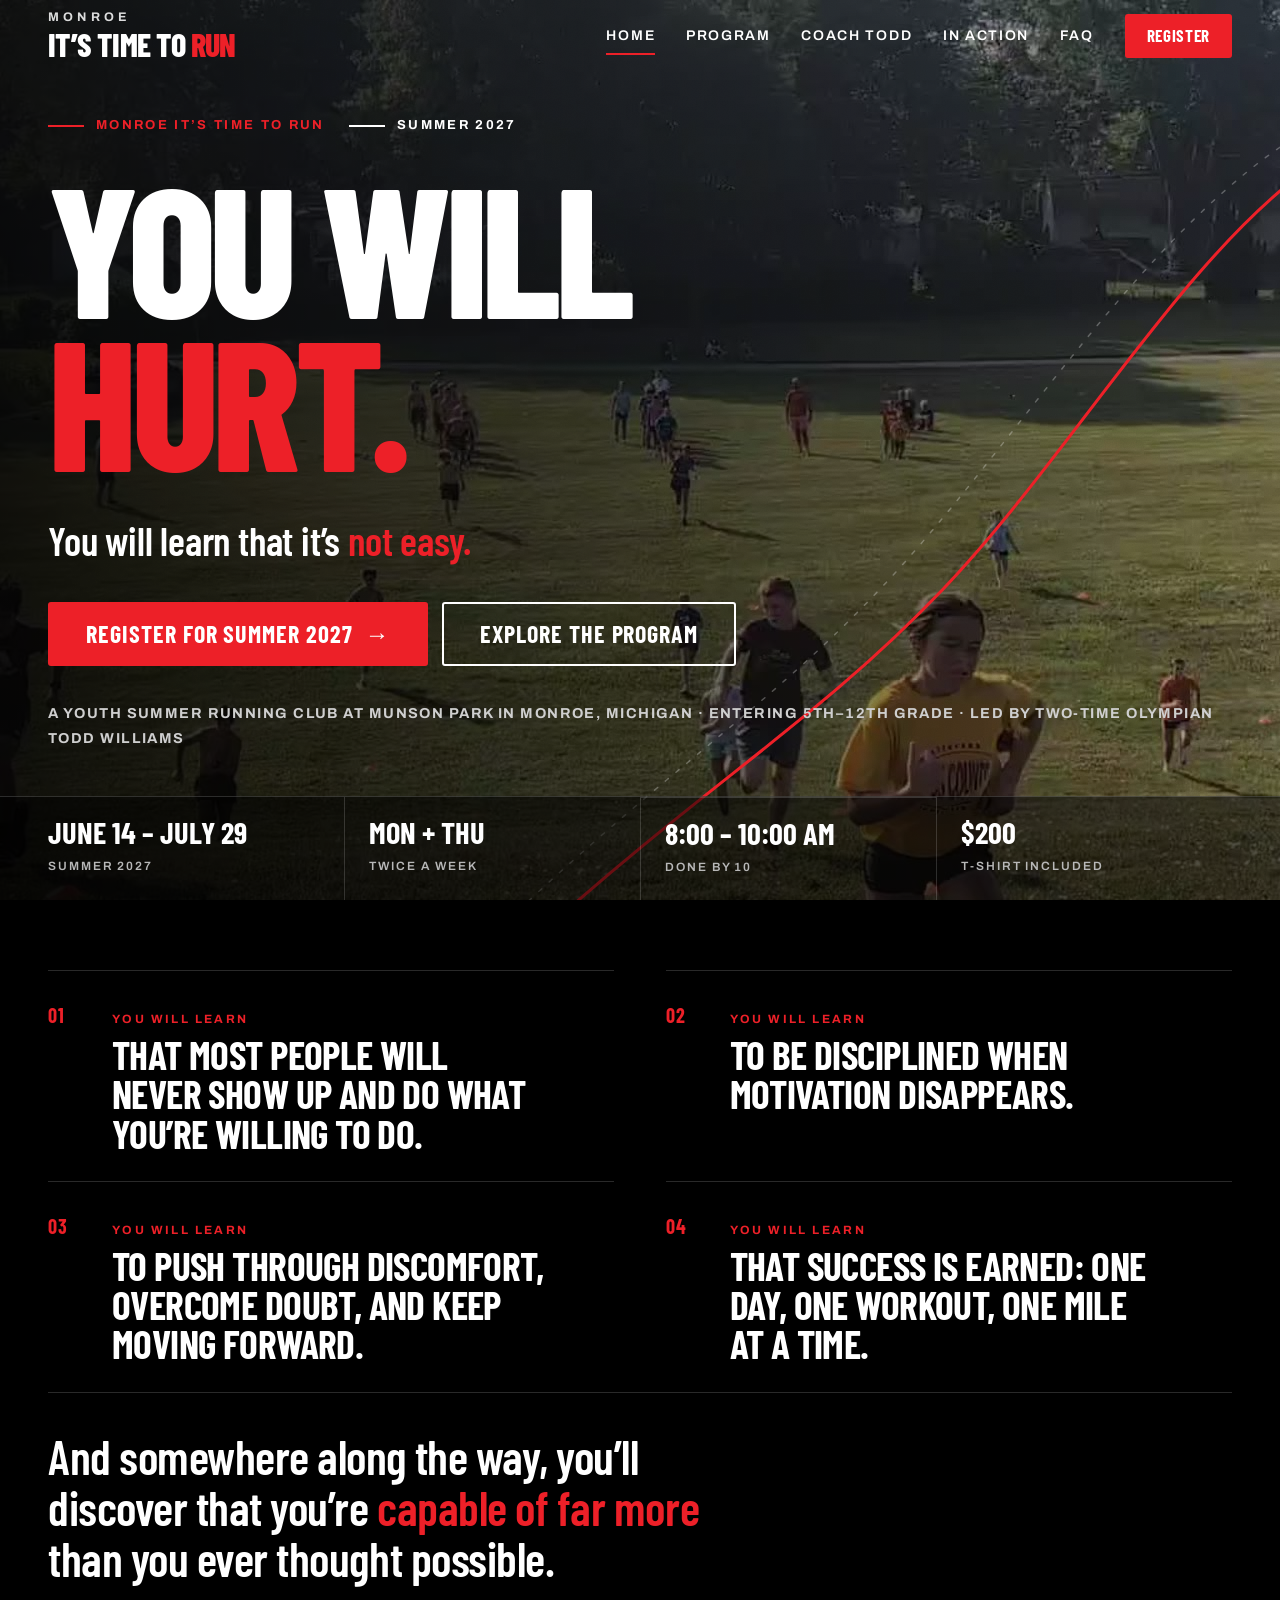
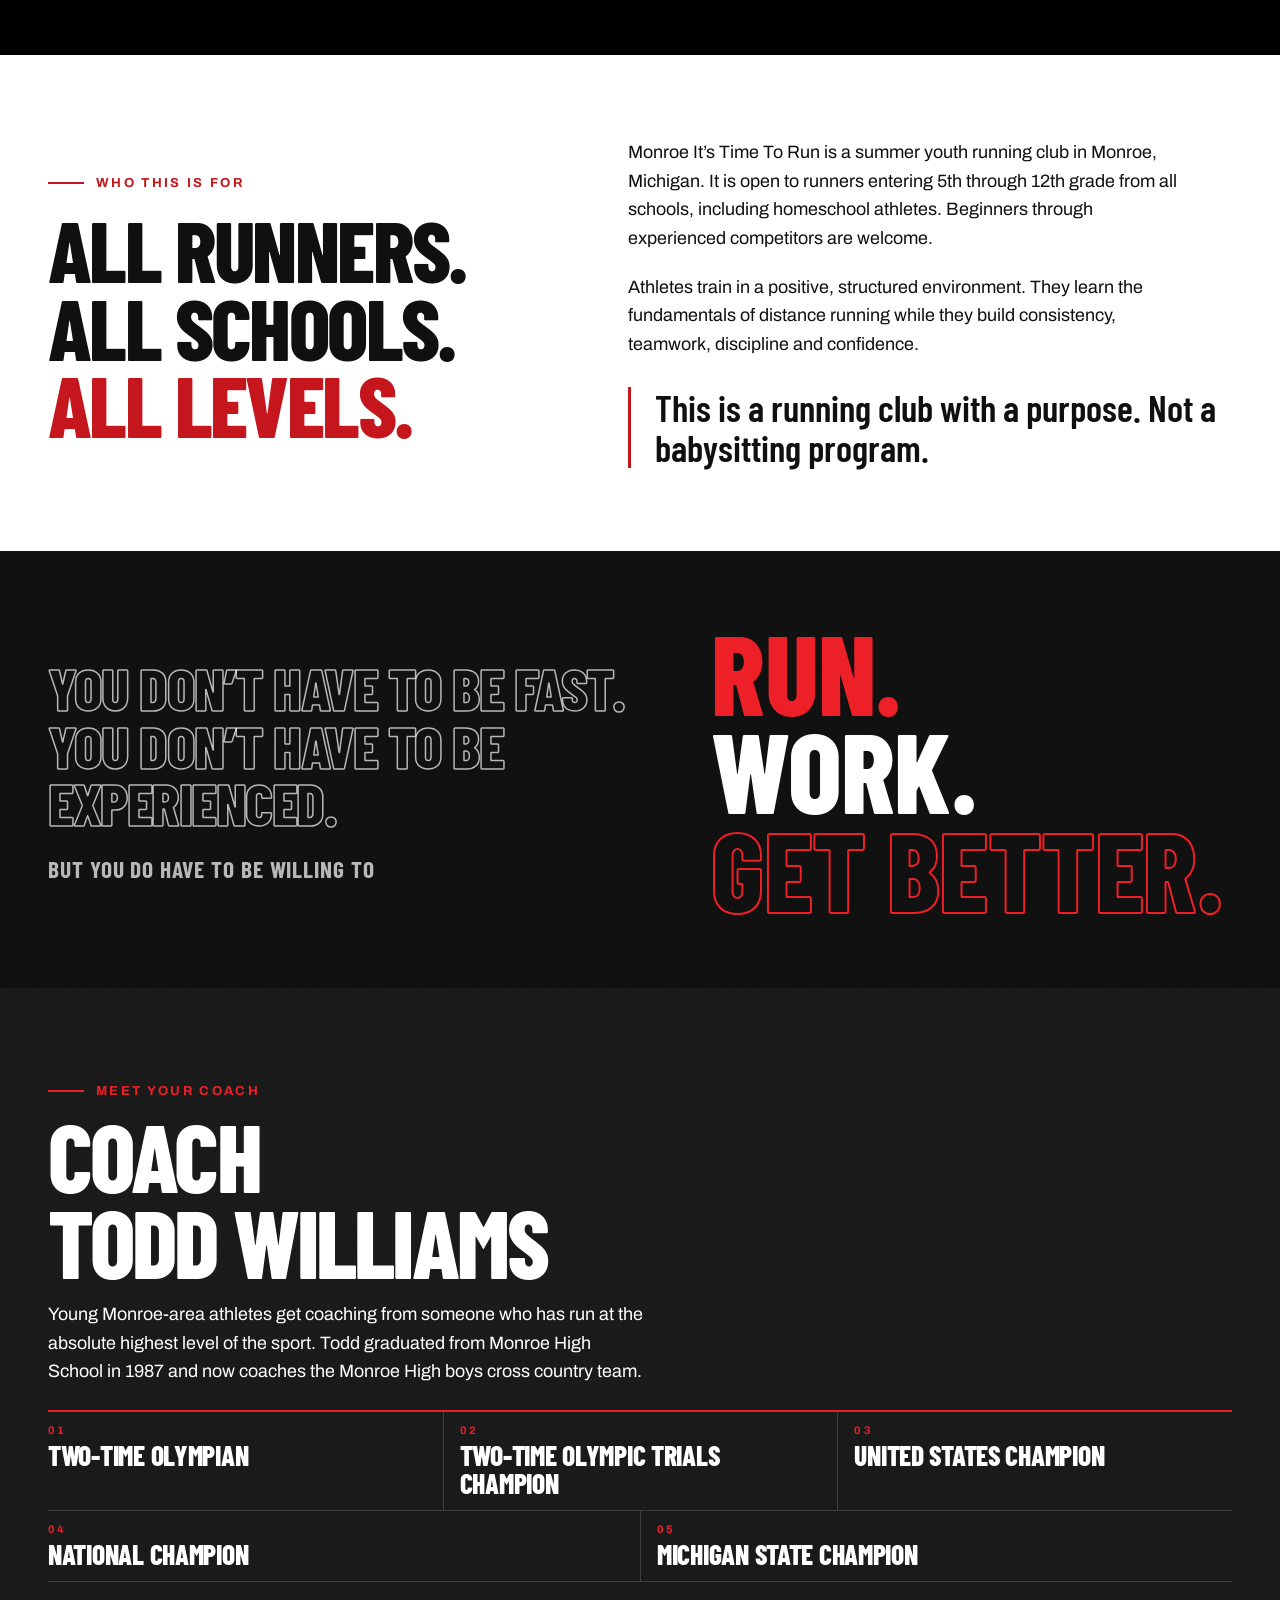
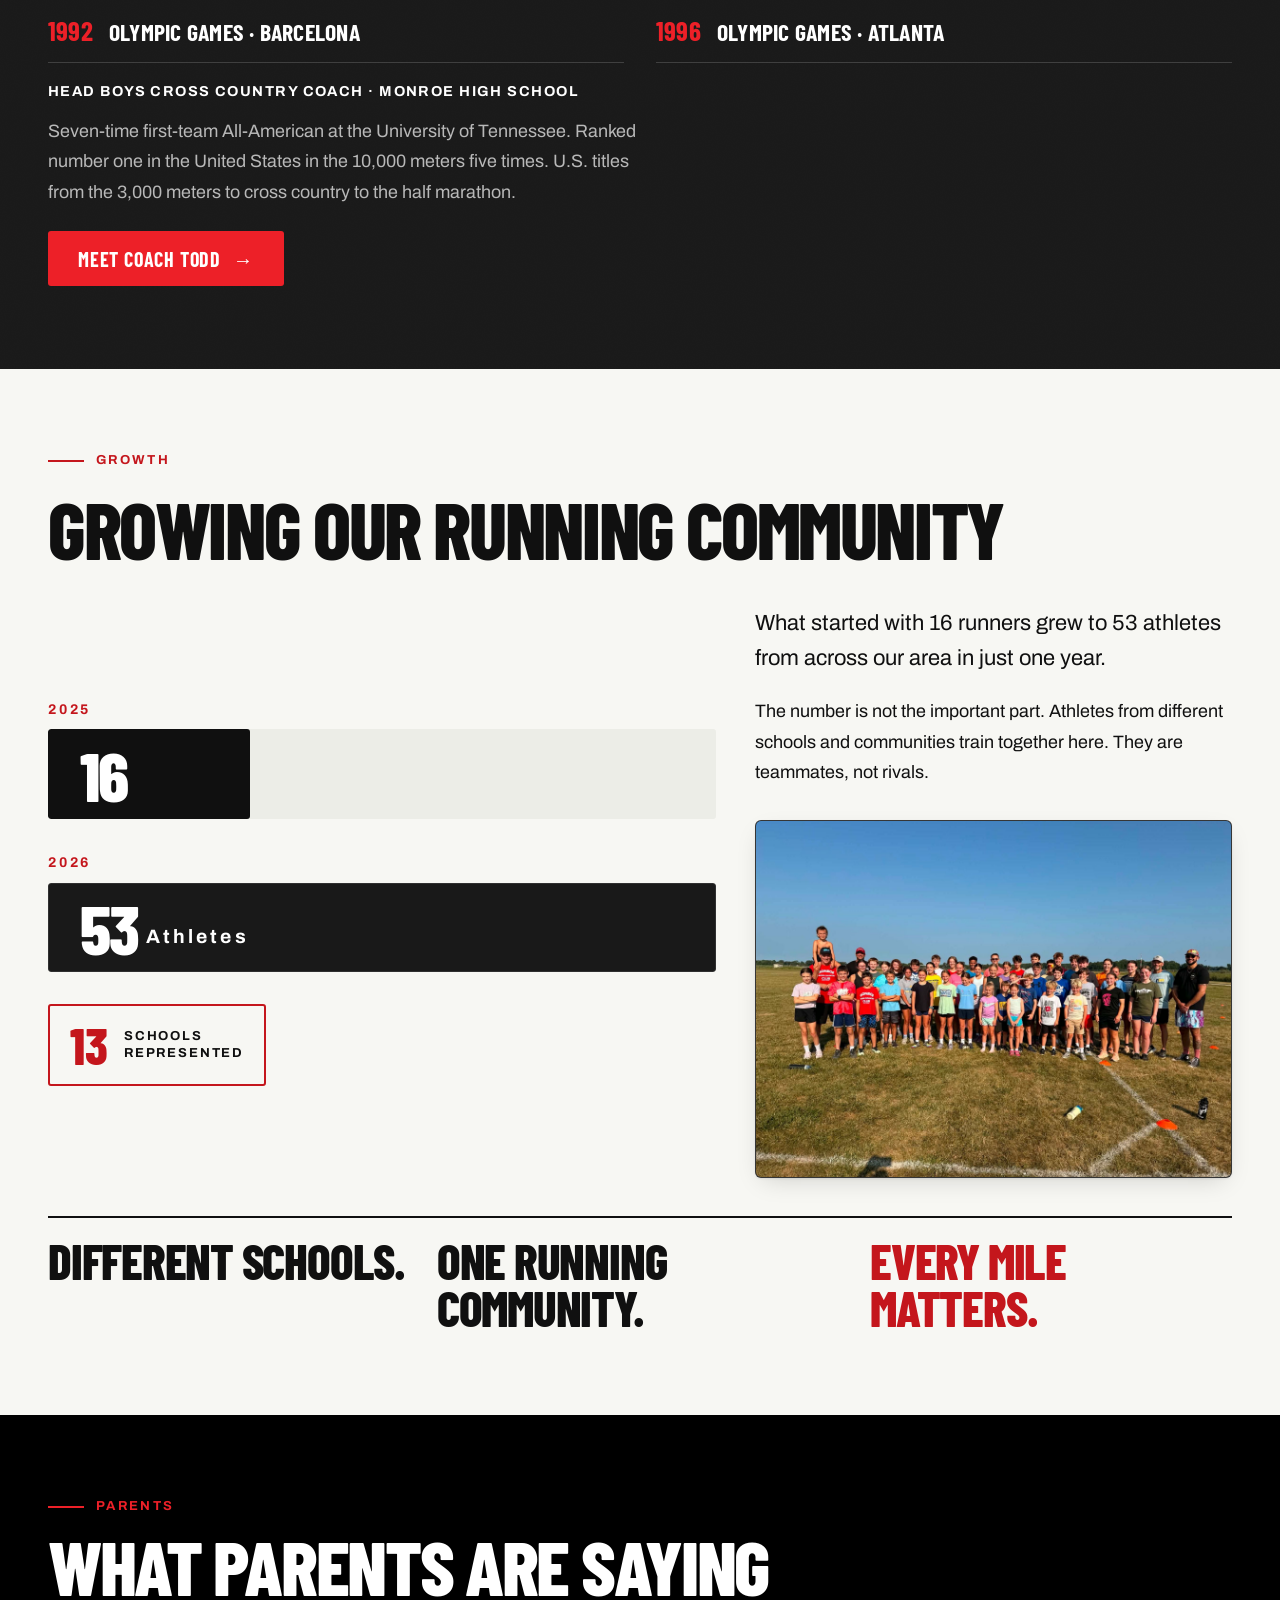
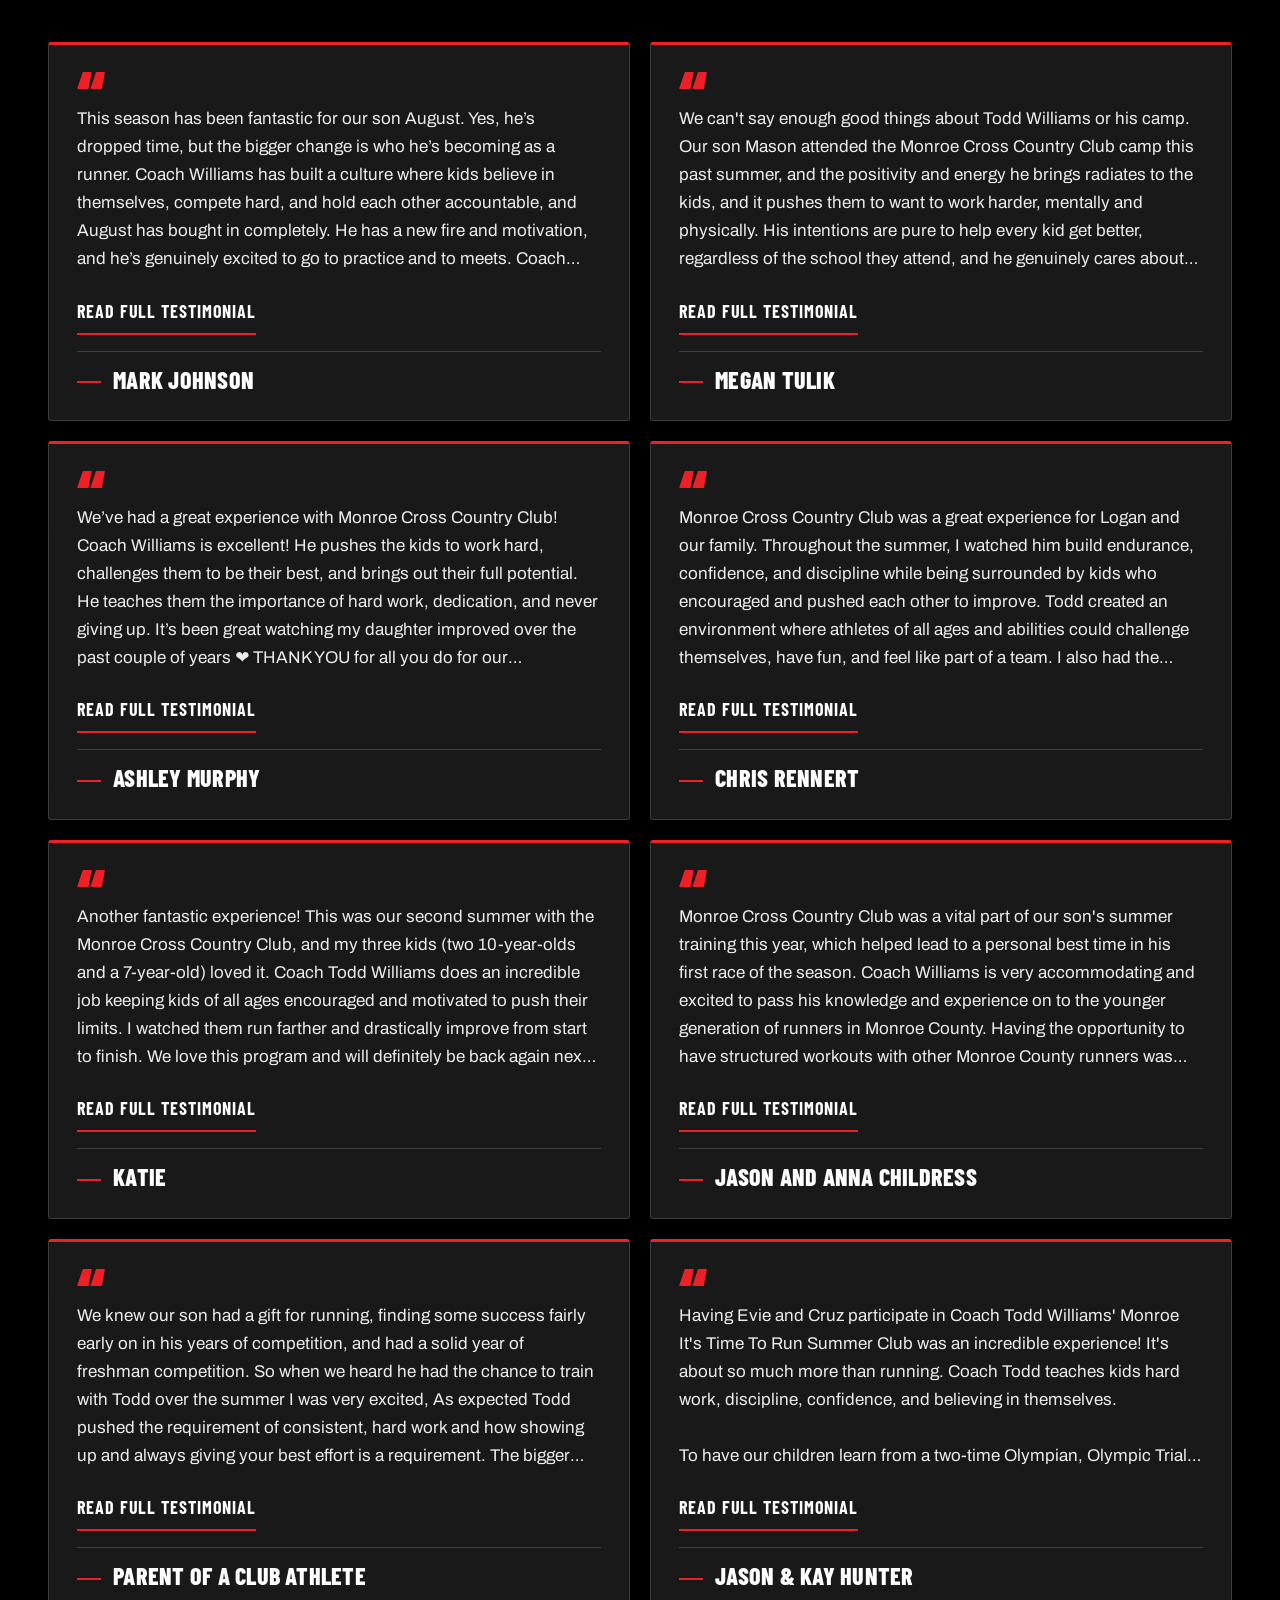
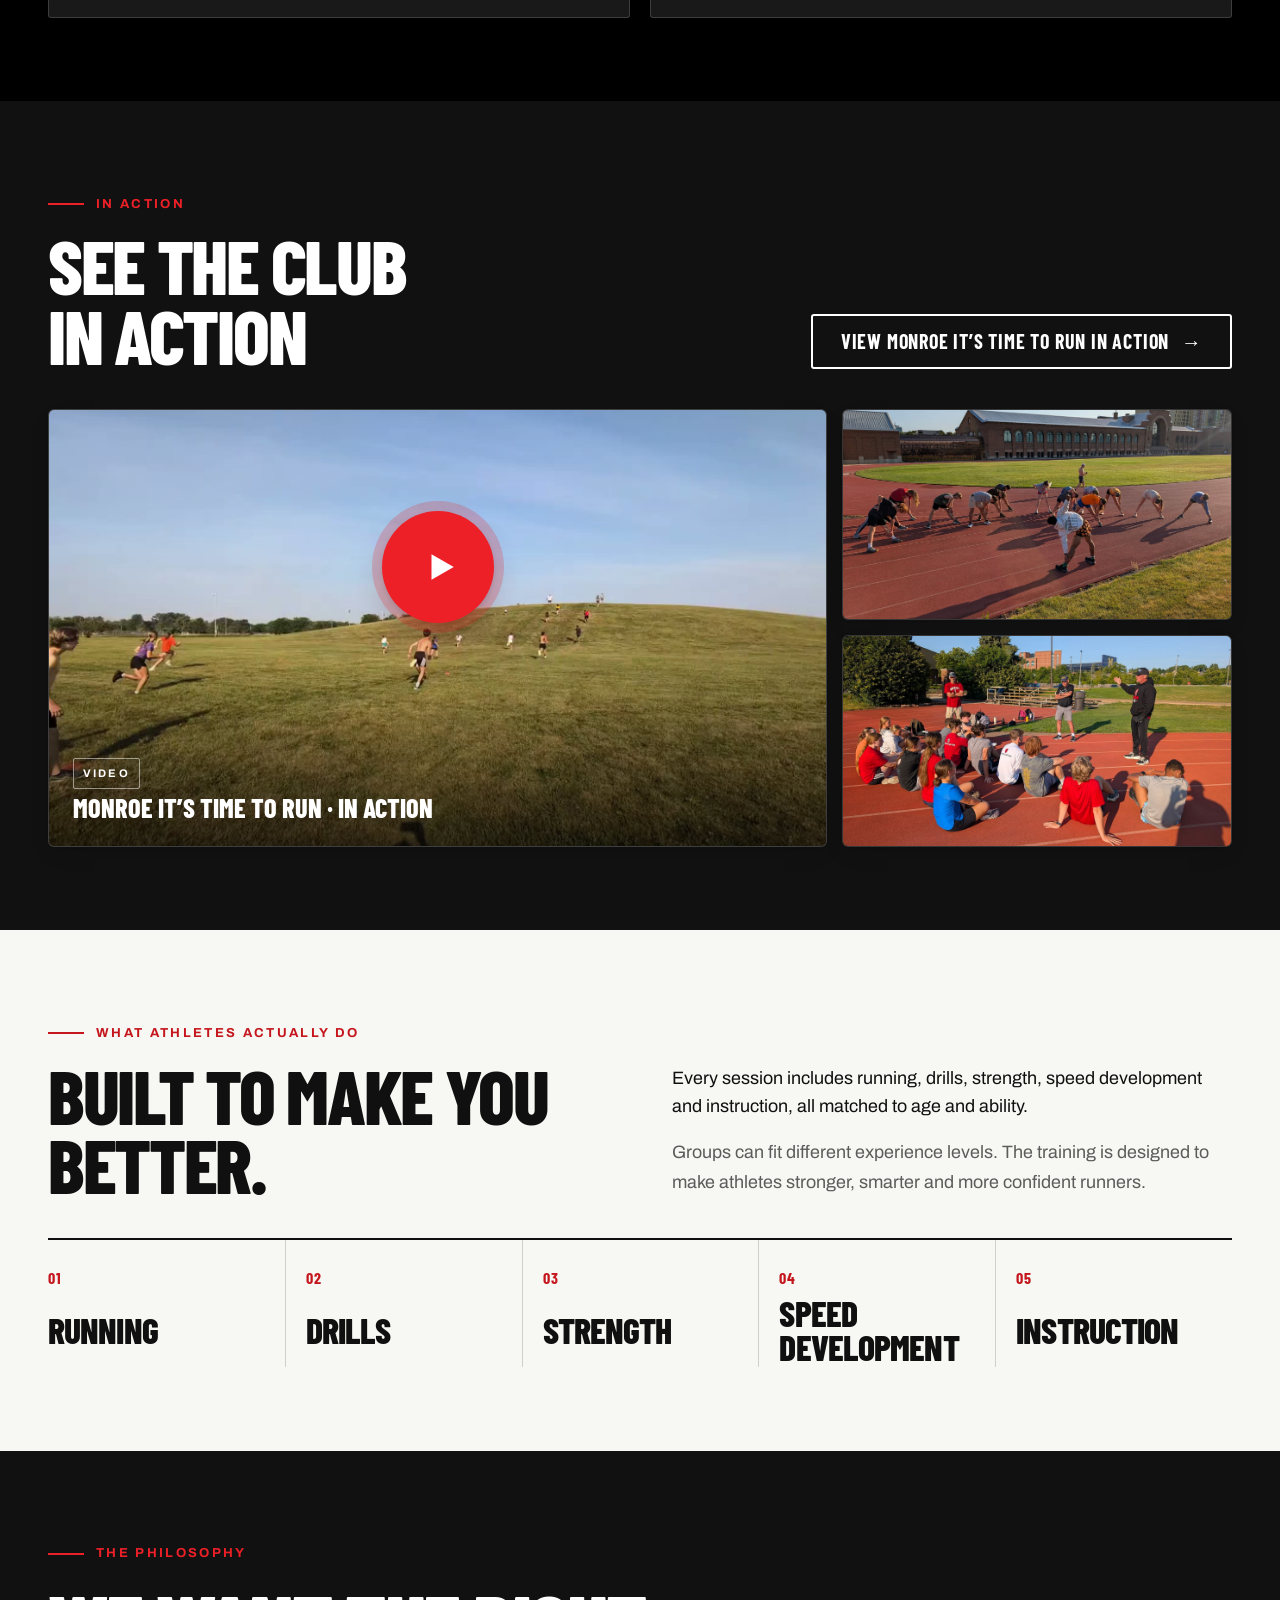
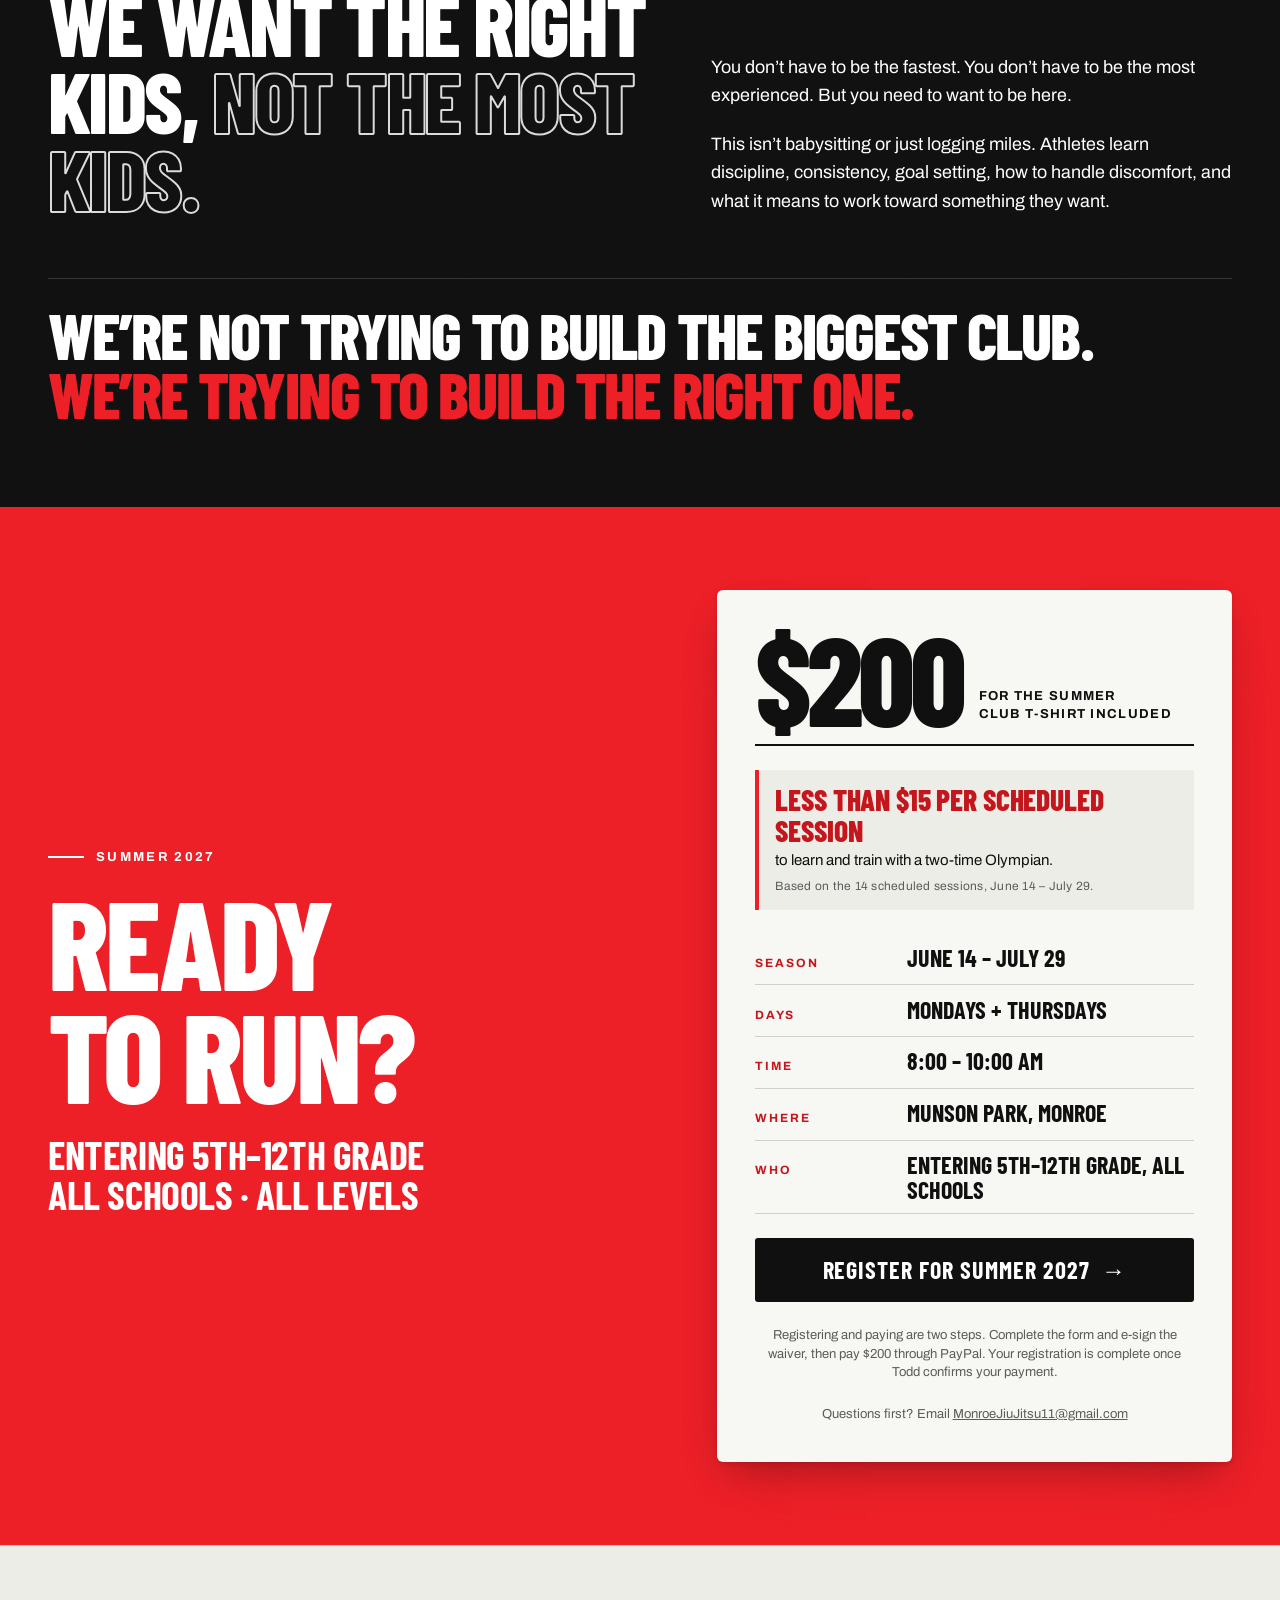
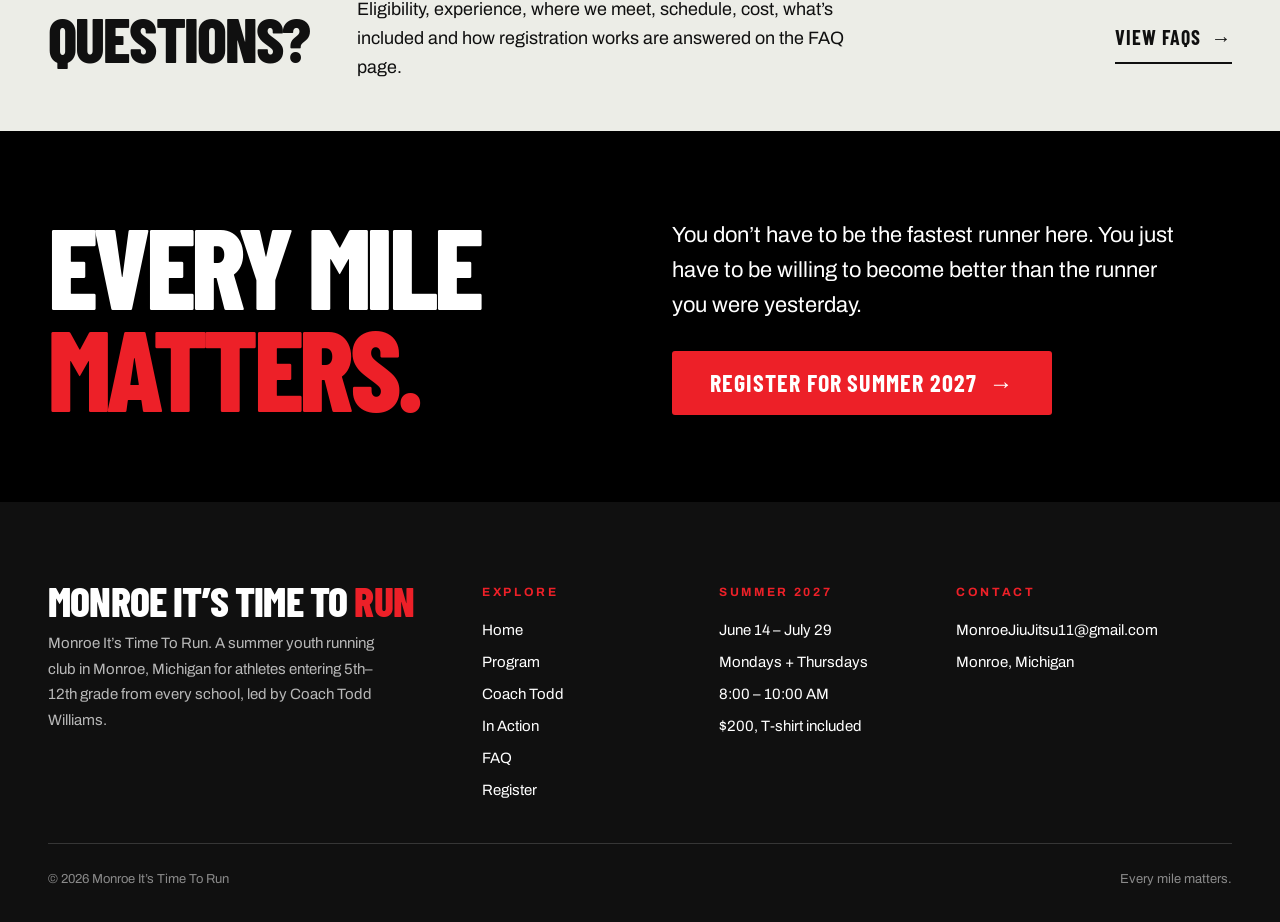
==== commit d52adffd: "SEO and conversion pass: canonicals on www domain, local titles/descriptions, structured data, sitem" ====
--- a/index.html
+++ b/index.html
@@ -3,13 +3,25 @@
 <head>
 <meta charset="utf-8">
 <meta name="viewport" content="width=device-width, initial-scale=1">
-<title>Monroe It’s Time To Run | Summer 2027 Distance Running, Monroe, MI</title>
-<meta name="description" content="A serious summer running club for students entering 5th–12th grade from every school and every level, led by two-time Olympian Todd Williams. June 14 – July 29, Mondays and Thursdays, $200.">
+<title>Youth Running Club in Monroe, MI | It’s Time To Run</title>
+<meta name="description" content="Summer youth running club in Monroe, MI for grades 5–12, led by two-time Olympian Todd Williams. June 14 – July 29, 2027, Mon + Thu, 8–10 AM. $200 with T-shirt.">
+<link rel="canonical" href="https://www.monroeitstimetorun.com/">
 <meta name="theme-color" content="#000000">
-<meta property="og:title" content="Monroe It’s Time To Run | Summer 2027 Distance Running, Monroe, MI">
-<meta property="og:description" content="A serious summer running club for students entering 5th–12th grade from every school and every level, led by two-time Olympian Todd Williams. June 14 – July 29, Mondays and Thursdays, $200.">
+<meta property="og:site_name" content="Monroe It’s Time To Run">
+<meta property="og:locale" content="en_US">
 <meta property="og:type" content="website">
-<!-- TODO: add og:image and canonical URL once the production domain and a share image exist. -->
+<meta property="og:url" content="https://www.monroeitstimetorun.com/">
+<meta property="og:title" content="Youth Running Club in Monroe, MI | It’s Time To Run">
+<meta property="og:description" content="Summer youth running club in Monroe, MI for grades 5–12, led by two-time Olympian Todd Williams. June 14 – July 29, 2027, Mon + Thu, 8–10 AM. $200 with T-shirt.">
+<meta property="og:image" content="https://www.monroeitstimetorun.com/assets/media/og-share.jpg">
+<meta property="og:image:width" content="1200">
+<meta property="og:image:height" content="630">
+<meta property="og:image:alt" content="Young runners charging up a grass hill at a Monroe It’s Time To Run workout">
+<meta name="twitter:card" content="summary_large_image">
+<meta name="twitter:title" content="Youth Running Club in Monroe, MI | It’s Time To Run">
+<meta name="twitter:description" content="Summer youth running club in Monroe, MI for grades 5–12, led by two-time Olympian Todd Williams. June 14 – July 29, 2027, Mon + Thu, 8–10 AM. $200 with T-shirt.">
+<meta name="twitter:image" content="https://www.monroeitstimetorun.com/assets/media/og-share.jpg">
+<script type="application/ld+json">{"@context":"https://schema.org","@graph":[{"@type":"SportsOrganization","@id":"https://www.monroeitstimetorun.com/#organization","name":"Monroe It’s Time To Run Club","alternateName":"Monroe It’s Time To Run","url":"https://www.monroeitstimetorun.com/","sport":"Running","image":"https://www.monroeitstimetorun.com/assets/media/og-share.jpg","description":"A summer youth running club in Monroe, Michigan for athletes entering 5th through 12th grade, led by two-time Olympian Todd Williams.","areaServed":{"@type":"City","name":"Monroe, Michigan"}},{"@type":"WebSite","@id":"https://www.monroeitstimetorun.com/#website","url":"https://www.monroeitstimetorun.com/","name":"Monroe It’s Time To Run","publisher":{"@id":"https://www.monroeitstimetorun.com/#organization"}}]}</script>
 <link rel="icon" href="data:image/svg+xml,%3Csvg xmlns='http://www.w3.org/2000/svg' viewBox='0 0 64 64'%3E%3Crect width='64' height='64' fill='%23000000'/%3E%3Ctext x='32' y='45' font-family='Arial Narrow,Impact,sans-serif' font-weight='900' font-size='26' text-anchor='middle' fill='%23ed2028'%3EXC%3C/text%3E%3C/svg%3E">
 <link rel="preconnect" href="https://fonts.googleapis.com">
 <link rel="preconnect" href="https://fonts.gstatic.com" crossorigin>
@@ -21,17 +33,17 @@
 <header class="site-header" id="top">
   <div class="container site-header__inner">
     <!-- TODO: temporary type-based wordmark. Replace when a final club logo exists. -->
-    <a class="wordmark" href="index.html" aria-label="Monroe It’s Time To Run, home">
+    <a class="wordmark" href="/" aria-label="Monroe It’s Time To Run, home">
       <span class="wordmark__top">Monroe</span>
       <span class="wordmark__main">It’s Time To <b>Run</b></span>
     </a>
     <nav class="nav" aria-label="Primary">
-      <a href="index.html" aria-current="page">Home</a>
-      <a href="program.html">Program</a>
-      <a href="coach-todd.html">Coach Todd</a>
-      <a href="in-action.html">In Action</a>
-      <a href="faq.html">FAQ</a>
-      <a class="btn btn--primary" href="register.html">Register</a>
+      <a href="/" aria-current="page">Home</a>
+      <a href="/program">Program</a>
+      <a href="/coach-todd">Coach Todd</a>
+      <a href="/in-action">In Action</a>
+      <a href="/faq">FAQ</a>
+      <a class="btn btn--primary" href="/register">Register</a>
     </nav>
     <button class="menu-toggle" type="button" aria-expanded="false" aria-controls="mobile-menu" aria-label="Open menu"><span></span><span></span><span></span></button>
   </div>
@@ -39,14 +51,14 @@
 <div class="mobile-menu" id="mobile-menu">
   <nav aria-label="Mobile">
     <ul>
-      <li><a href="index.html" aria-current="page">Home<small>01</small></a></li>
-      <li><a href="program.html">Program<small>02</small></a></li>
-      <li><a href="coach-todd.html">Coach Todd<small>03</small></a></li>
-      <li><a href="in-action.html">In Action<small>04</small></a></li>
-      <li><a href="faq.html">FAQ<small>05</small></a></li>
+      <li><a href="/" aria-current="page">Home<small>01</small></a></li>
+      <li><a href="/program">Program<small>02</small></a></li>
+      <li><a href="/coach-todd">Coach Todd<small>03</small></a></li>
+      <li><a href="/in-action">In Action<small>04</small></a></li>
+      <li><a href="/faq">FAQ<small>05</small></a></li>
     </ul>
   </nav>
-  <a class="btn btn--primary btn--lg" href="register.html">Register for Summer 2027 <span class="arr" aria-hidden="true">→</span></a>
+  <a class="btn btn--primary btn--lg" href="/register">Register for Summer 2027 <span class="arr" aria-hidden="true">→</span></a>
   <p class="mobile-menu__foot">Monroe, Michigan · Led by Coach Todd Williams</p>
 </div>
 <main id="main" class="home">
@@ -56,7 +68,7 @@
   <div class="hero__media" aria-hidden="false">
     <!-- ASSET: HERO VIDEO. Drop <video autoplay muted loop playsinline poster="..."> as a child of this .ph (muted, under 8MB, 16:9). -->
     <div class="ph ph--ink">
-      <img src="assets/media/hero-poster.jpg" alt="Monroe It’s Time To Run athletes running down a hill toward the camera" width="1600" height="900" fetchpriority="high" style="object-position:50% 72%">
+      <img src="assets/media/hero-poster.jpg" alt="Young runners from Monroe It’s Time To Run charging down a hill toward the camera" width="1600" height="900" fetchpriority="high" style="object-position:50% 72%">
       <!-- Hero video: JS attaches the source (smaller file on phones, none for reduced-motion or data-saver). Source: client file 5404.mp4, trimmed, no audio. -->
       <video class="hero-video" muted loop playsinline preload="metadata" aria-hidden="true" tabindex="-1" disablepictureinpicture poster="assets/media/hero-poster.jpg" data-src="assets/media/video/hero-runners.mp4" data-src-sm="assets/media/video/hero-runners-sm.mp4" style="object-position:50% 72%"></video>
     </div>
@@ -77,10 +89,10 @@
     </h1>
     <p class="hero__sub">You will learn that it’s <em>not easy.</em></p>
     <div class="btn-row hero__ctas">
-      <a class="btn btn--primary btn--lg" href="register.html">Register for Summer 2027 <span class="arr" aria-hidden="true">→</span></a>
+      <a class="btn btn--primary btn--lg" href="/register">Register for Summer 2027 <span class="arr" aria-hidden="true">→</span></a>
       <a class="btn btn--ghost btn--lg" href="#sequence">Explore the program</a>
     </div>
-    <p class="coach-role" style="margin:0;color:#cfcfcf;">Entering 5th–12th grade · All schools · All levels · Led by two-time Olympian Todd Williams</p>
+    <p class="coach-role" style="margin:0;color:#cfcfcf;">A youth summer running club at Munson Park in Monroe, Michigan · Entering 5th–12th grade · Led by two-time Olympian Todd Williams</p>
   </div>
   <div class="hero__facts-wrap">
     <div class="container">
@@ -116,7 +128,7 @@
     </div>
     <div class="who__copy reveal">
       <div class="prose lead">
-        <p>Monroe It’s Time To Run is open to runners entering 5th through 12th grade from all schools, including homeschool athletes. Beginners through experienced competitors are welcome.</p>
+        <p>Monroe It’s Time To Run is a summer youth running club in Monroe, Michigan. It is open to runners entering 5th through 12th grade from all schools, including homeschool athletes. Beginners through experienced competitors are welcome.</p>
         <p>Athletes train in a positive, structured environment. They learn the fundamentals of distance running while they build consistency, teamwork, discipline and confidence.</p>
       </div>
       <aside>This is a running club with a purpose. Not a babysitting program.</aside>
@@ -162,7 +174,7 @@
         <p class="coach-role">Head Boys Cross Country Coach · Monroe High School</p>
         <p class="muted" style="max-width:60ch;margin-bottom:2rem">Seven-time first-team All-American at the University of Tennessee. Ranked number one in the United States in the 10,000 meters five times. U.S. titles from the 3,000 meters to cross country to the half marathon.</p>
         <!-- TODO: Confirm World Championship Team count with Todd: onboarding form contains both 9-time and 7-time. Count intentionally NOT displayed anywhere on the site. -->
-        <a class="btn btn--primary" href="coach-todd.html">Meet Coach Todd <span class="arr" aria-hidden="true">→</span></a>
+        <a class="btn btn--primary" href="/coach-todd">Meet Coach Todd <span class="arr" aria-hidden="true">→</span></a>
       </div>
     </div>
   </div>
@@ -271,7 +283,7 @@
   <div class="container">
     <div class="action__head">
       <div><span class="eyebrow">In action</span><h2 id="action-title" class="display" style="margin-top:1rem">See the club<br>in action</h2></div>
-      <a class="btn btn--ghost" href="in-action.html">View Monroe It’s Time To Run in action <span class="arr" aria-hidden="true">→</span></a>
+      <a class="btn btn--ghost" href="/in-action">View Monroe It’s Time To Run in action <span class="arr" aria-hidden="true">→</span></a>
     </div>
     <div class="action__grid">
       <!-- Source: client file 5400.mp4 (hill sprints), web-optimized. -->
@@ -349,10 +361,12 @@
           <div><dt>Season</dt><dd>June 14 – July 29</dd></div>
           <div><dt>Days</dt><dd>Mondays + Thursdays</dd></div>
           <div><dt>Time</dt><dd>8:00 – 10:00 AM</dd></div>
+          <div><dt>Where</dt><dd>Munson Park, Monroe</dd></div>
           <div><dt>Who</dt><dd>Entering 5th–12th grade, all schools</dd></div>
         </dl>
         <!-- TODO: Connect final PayPal / registration flow. register.html holds the front-end form structure (athlete info + experience level). No waiver is implemented; add the approved waiver once a platform is chosen. -->
-        <a class="btn btn--primary btn--lg" href="register.html">Register for Summer 2027 <span class="arr" aria-hidden="true">→</span></a>
+        <a class="btn btn--primary btn--lg" href="/register">Register for Summer 2027 <span class="arr" aria-hidden="true">→</span></a>
+        <p class="ticket__note">Registering and paying are two steps. Complete the form and e-sign the waiver, then pay $200 through PayPal. Your registration is complete once Todd confirms your payment.</p>
         <p class="ticket__note">Questions first? Email <a href="mailto:MonroeJiuJitsu11@gmail.com">MonroeJiuJitsu11@gmail.com</a></p>
       </div>
     </div>
@@ -363,8 +377,8 @@
 <section class="faq-strip on-light" aria-labelledby="faq-title">
   <div class="container faq-strip__inner">
     <h2 id="faq-title" class="display">Questions?</h2>
-    <p class="lead">Eligibility, experience, training, schedule, cost and what’s included are answered on the FAQ page.</p>
-    <a class="link-arrow" href="faq.html">View FAQs <span class="arr" aria-hidden="true">→</span></a>
+    <p class="lead">Eligibility, experience, where we meet, schedule, cost, what’s included and how registration works are answered on the FAQ page.</p>
+    <a class="link-arrow" href="/faq">View FAQs <span class="arr" aria-hidden="true">→</span></a>
   </div>
 </section>
 
@@ -374,7 +388,7 @@
     <h2 id="final-title" class="display reveal">Every mile<br><span class="accent">matters.</span></h2>
     <div>
       <p class="lead reveal">You don’t have to be the fastest runner here. You just have to be willing to become better than the runner you were yesterday.</p>
-      <a class="btn btn--primary btn--lg" href="register.html">Register for Summer 2027 <span class="arr" aria-hidden="true">→</span></a>
+      <a class="btn btn--primary btn--lg" href="/register">Register for Summer 2027 <span class="arr" aria-hidden="true">→</span></a>
     </div>
   </div>
 </section>
@@ -385,11 +399,11 @@
     <div class="site-footer__grid">
       <div>
         <p class="wordmark__main display" style="font-size:2.6rem;color:#fff;max-width:none">Monroe It’s Time To <span class="accent">Run</span></p>
-        <p style="margin-top:.75rem">Monroe It’s Time To Run. A summer distance-running club for athletes entering 5th–12th grade from every school, led by Coach Todd Williams.</p>
+        <p style="margin-top:.75rem">Monroe It’s Time To Run. A summer youth running club in Monroe, Michigan for athletes entering 5th–12th grade from every school, led by Coach Todd Williams.</p>
       </div>
       <div>
         <h2>Explore</h2>
-        <ul><li><a href="index.html">Home</a></li><li><a href="program.html">Program</a></li><li><a href="coach-todd.html">Coach Todd</a></li><li><a href="in-action.html">In Action</a></li><li><a href="faq.html">FAQ</a></li><li><a href="register.html">Register</a></li></ul>
+        <ul><li><a href="/">Home</a></li><li><a href="/program">Program</a></li><li><a href="/coach-todd">Coach Todd</a></li><li><a href="/in-action">In Action</a></li><li><a href="/faq">FAQ</a></li><li><a href="/register">Register</a></li></ul>
       </div>
       <div>
         <h2>Summer 2027</h2>
@@ -407,7 +421,7 @@
     </div>
   </div>
 </footer>
-<div class="sticky-cta" role="region" aria-label="Registration"><p><b>Summer 2027</b>June 14 – July 29 · $200</p><a class="btn btn--primary" href="register.html">Register</a></div>
+<div class="sticky-cta" role="region" aria-label="Registration"><p><b>Summer 2027</b>June 14 – July 29 · $200</p><a class="btn btn--primary" href="/register">Register</a></div>
 <script src="assets/js/main.js" defer></script>
 </body>
 </html>
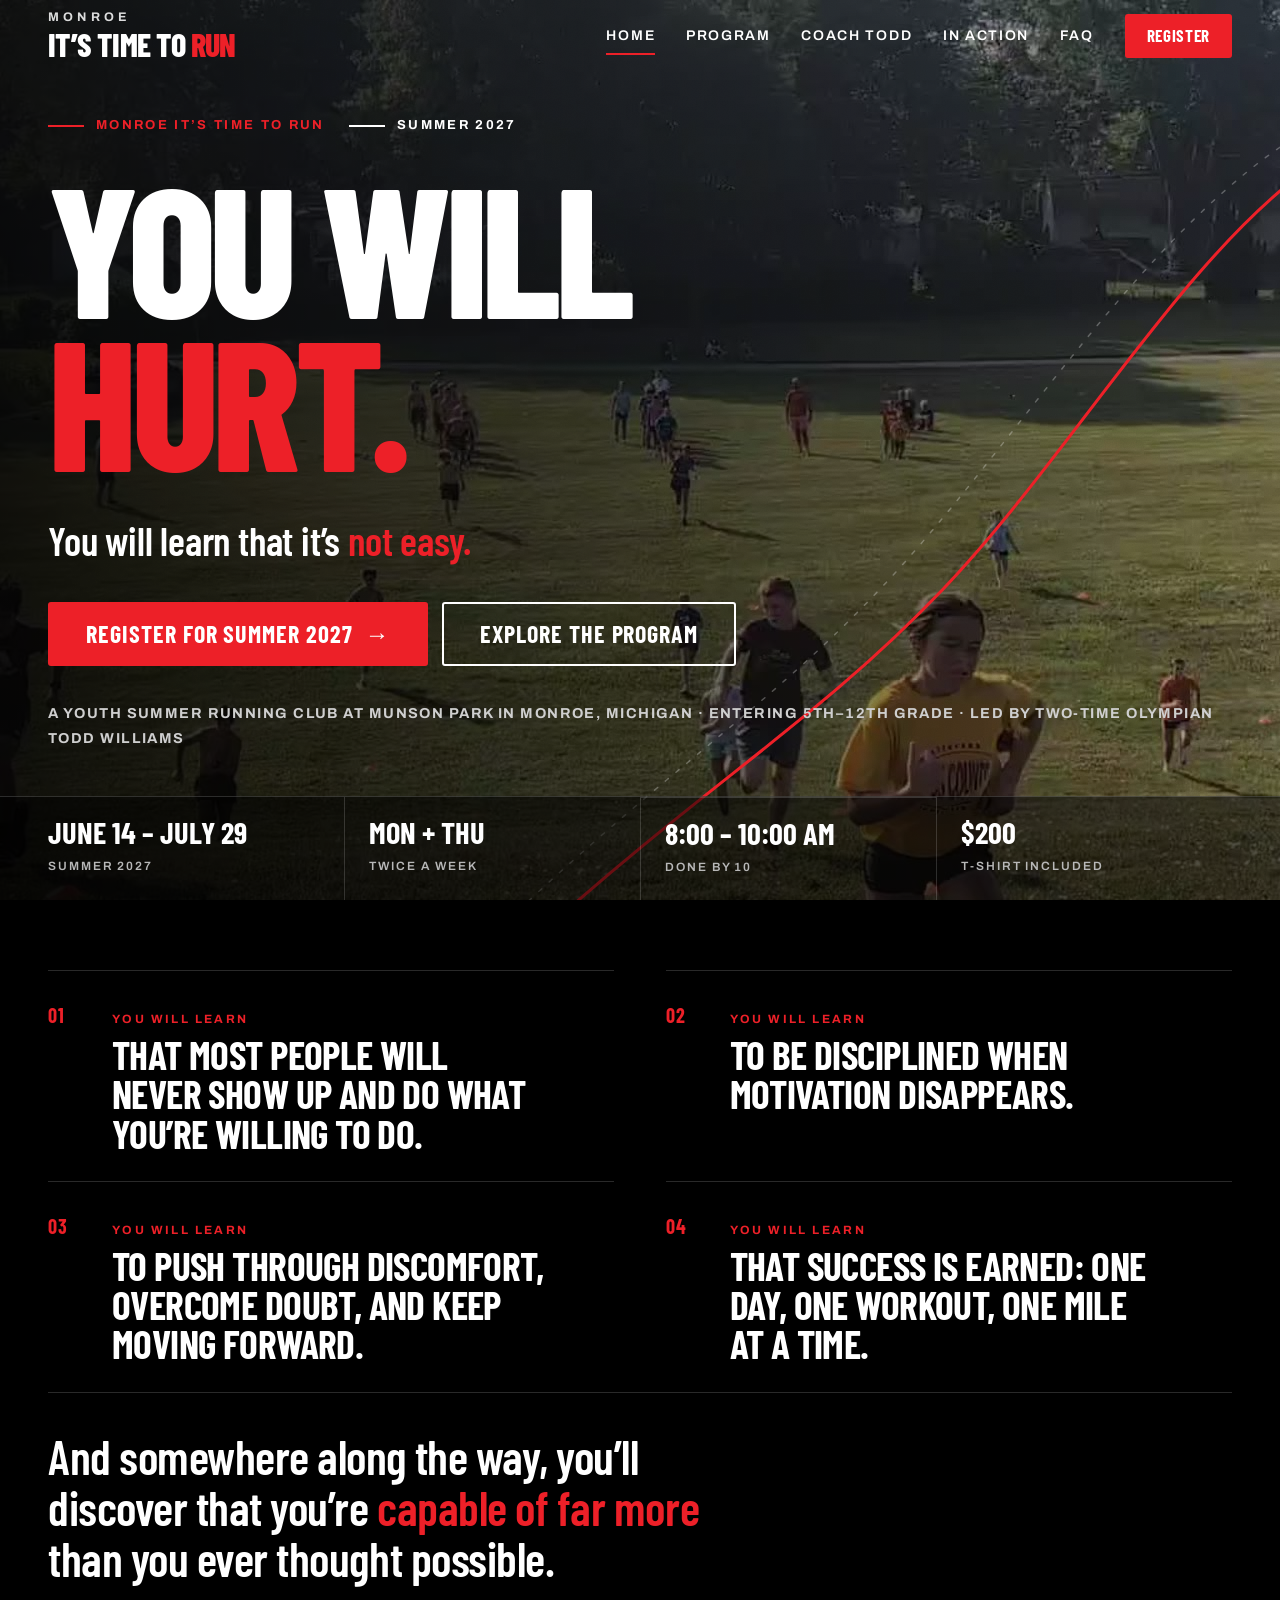
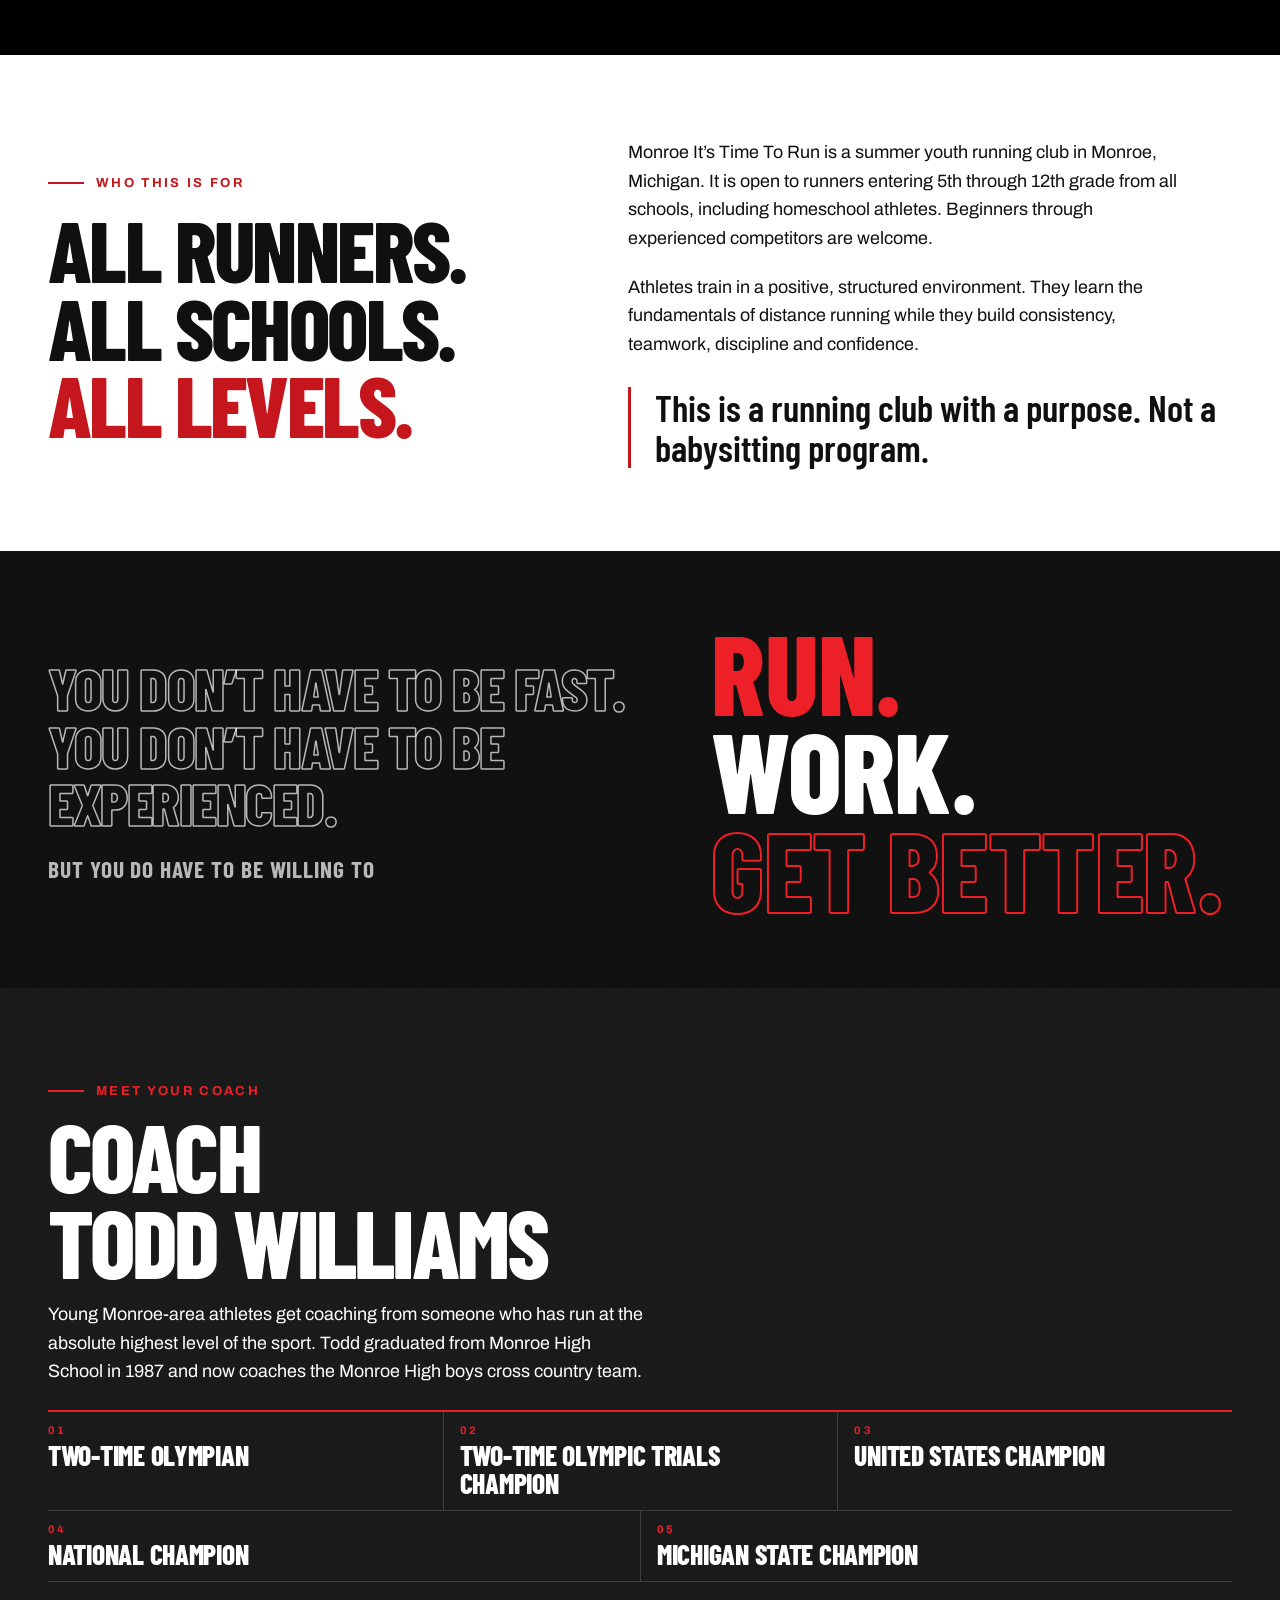
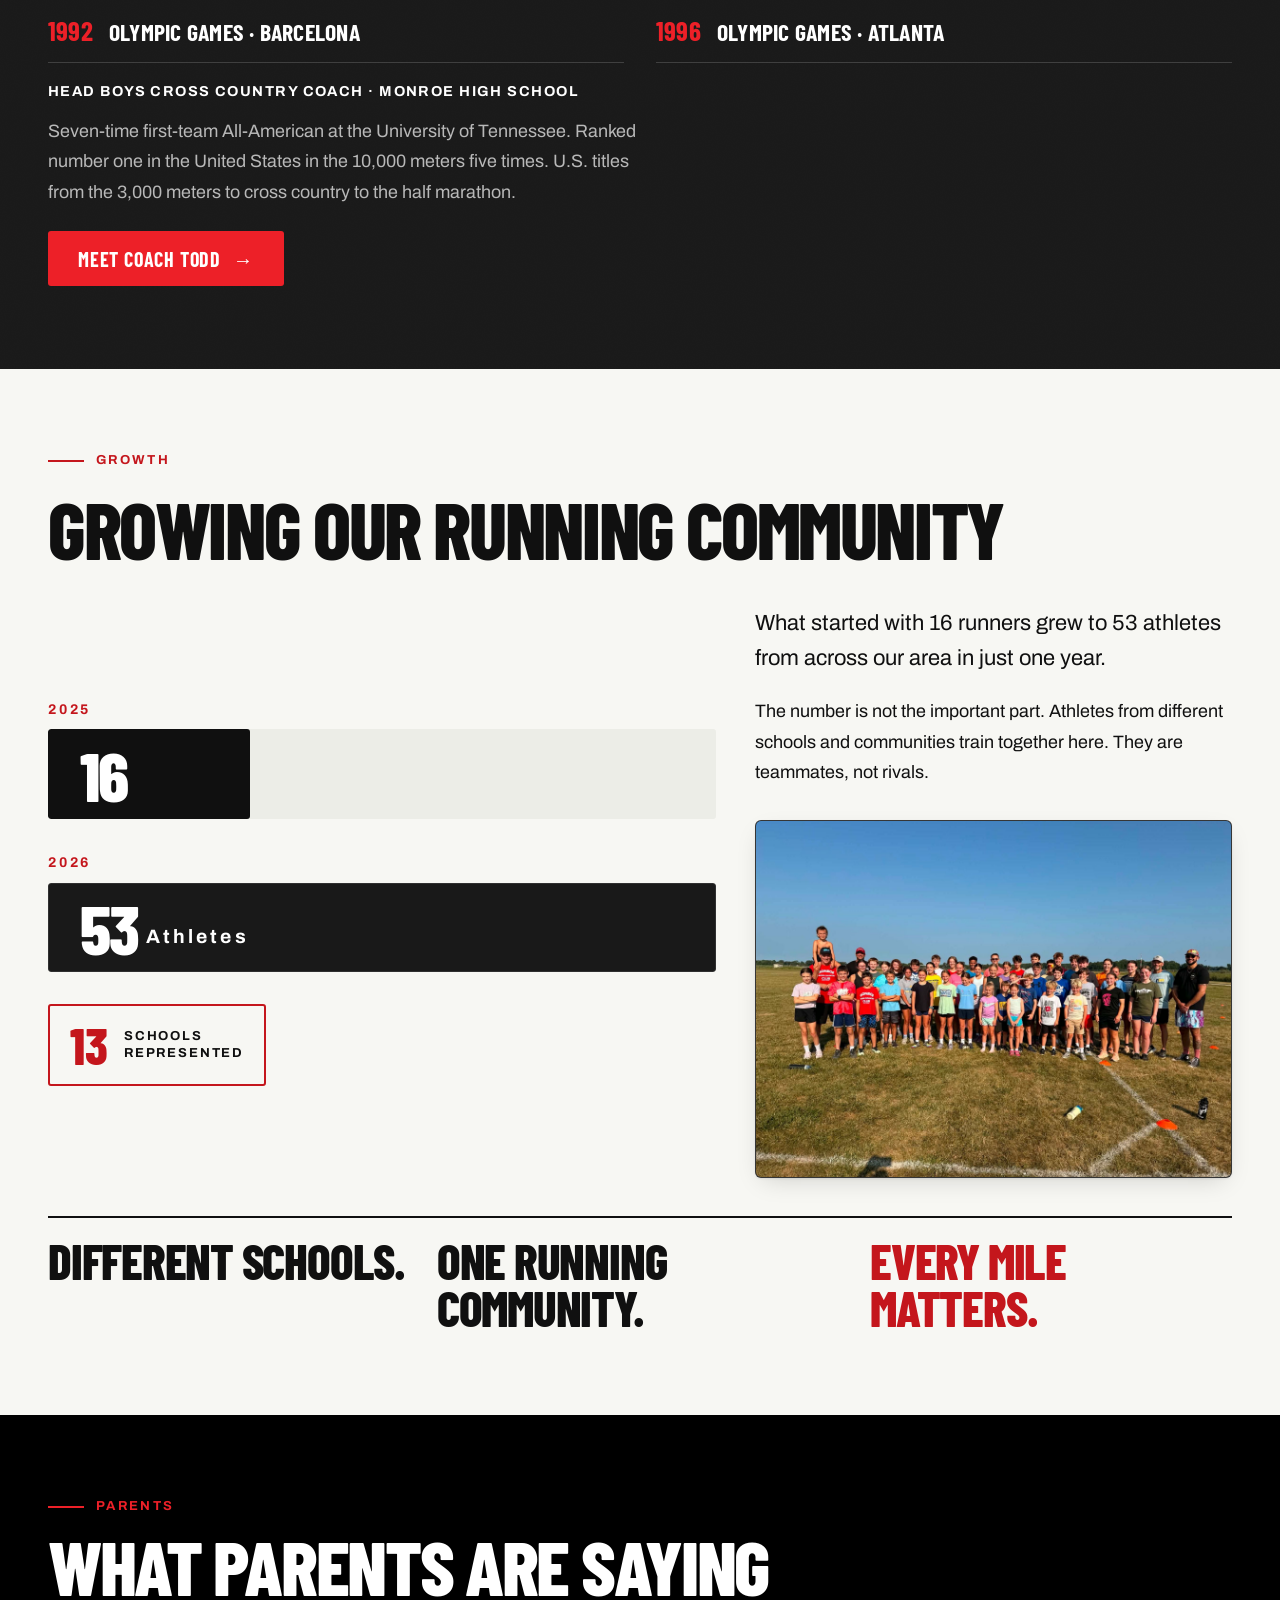
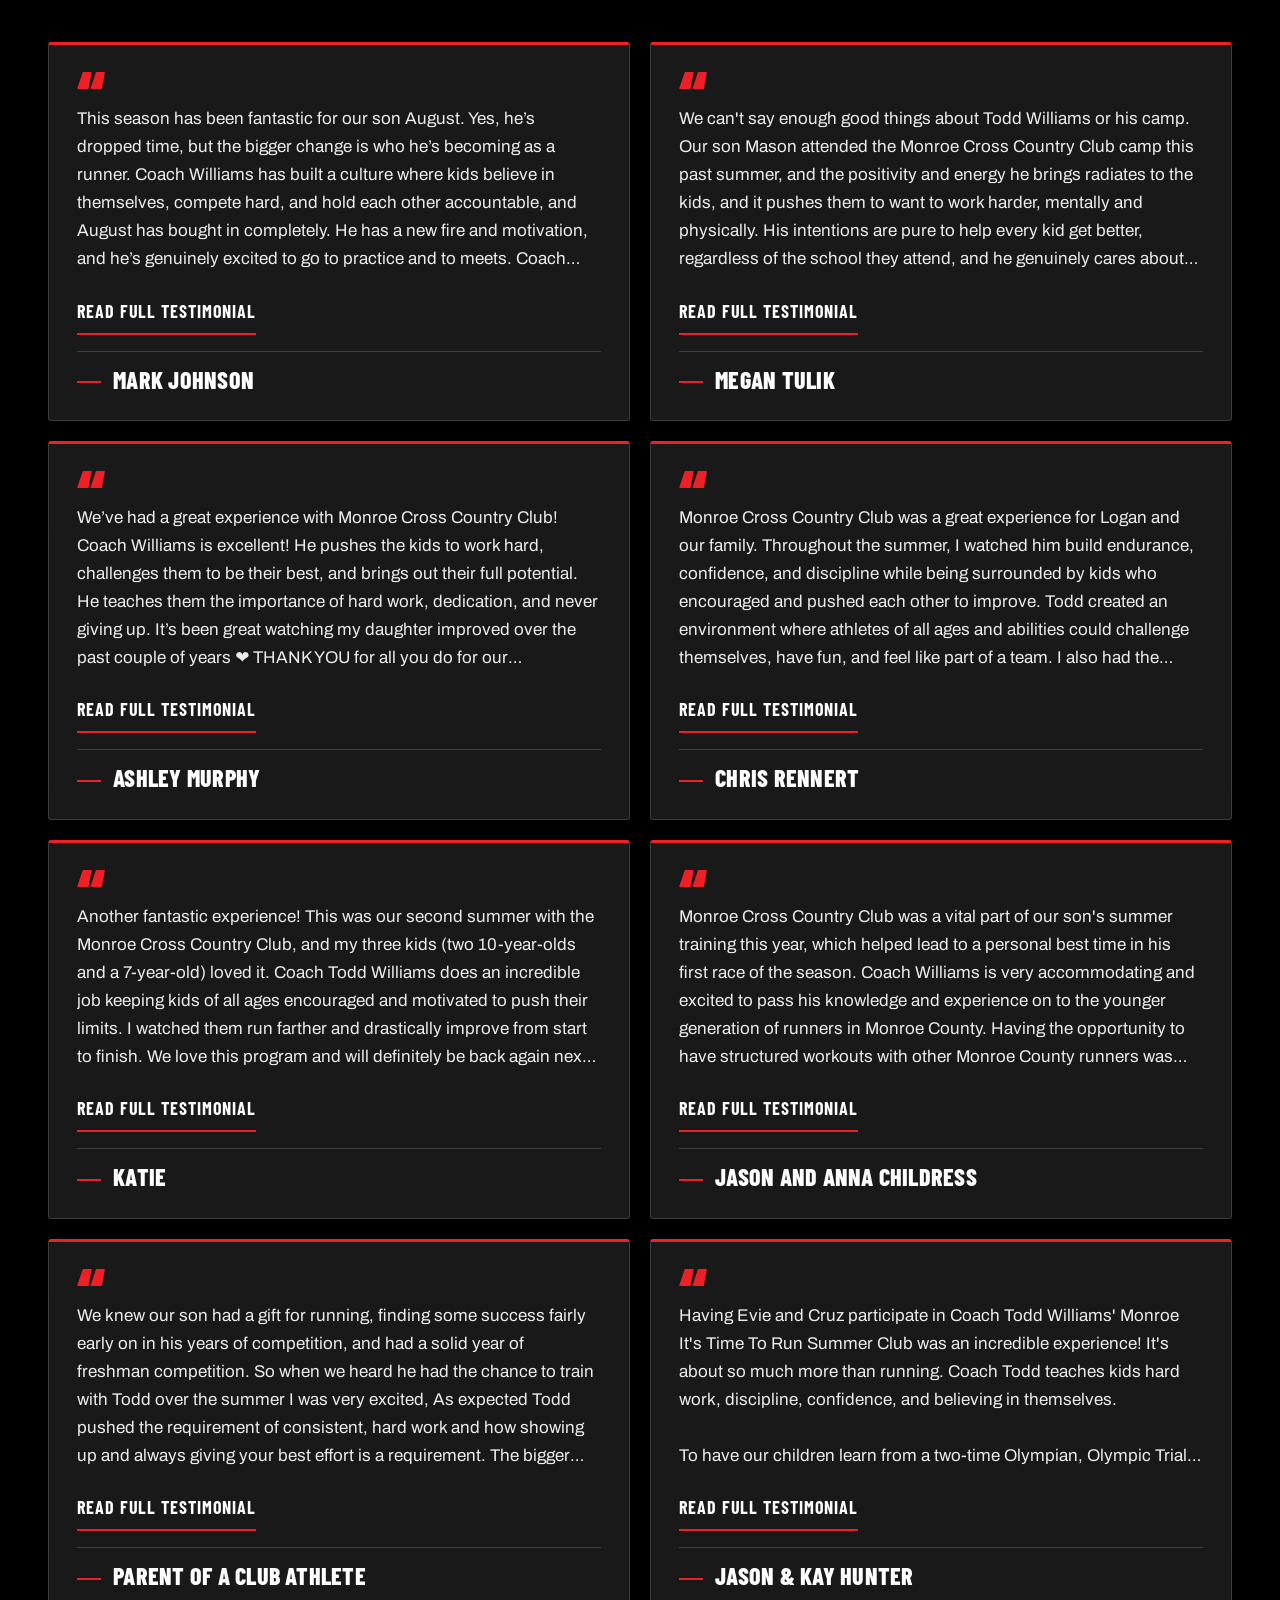
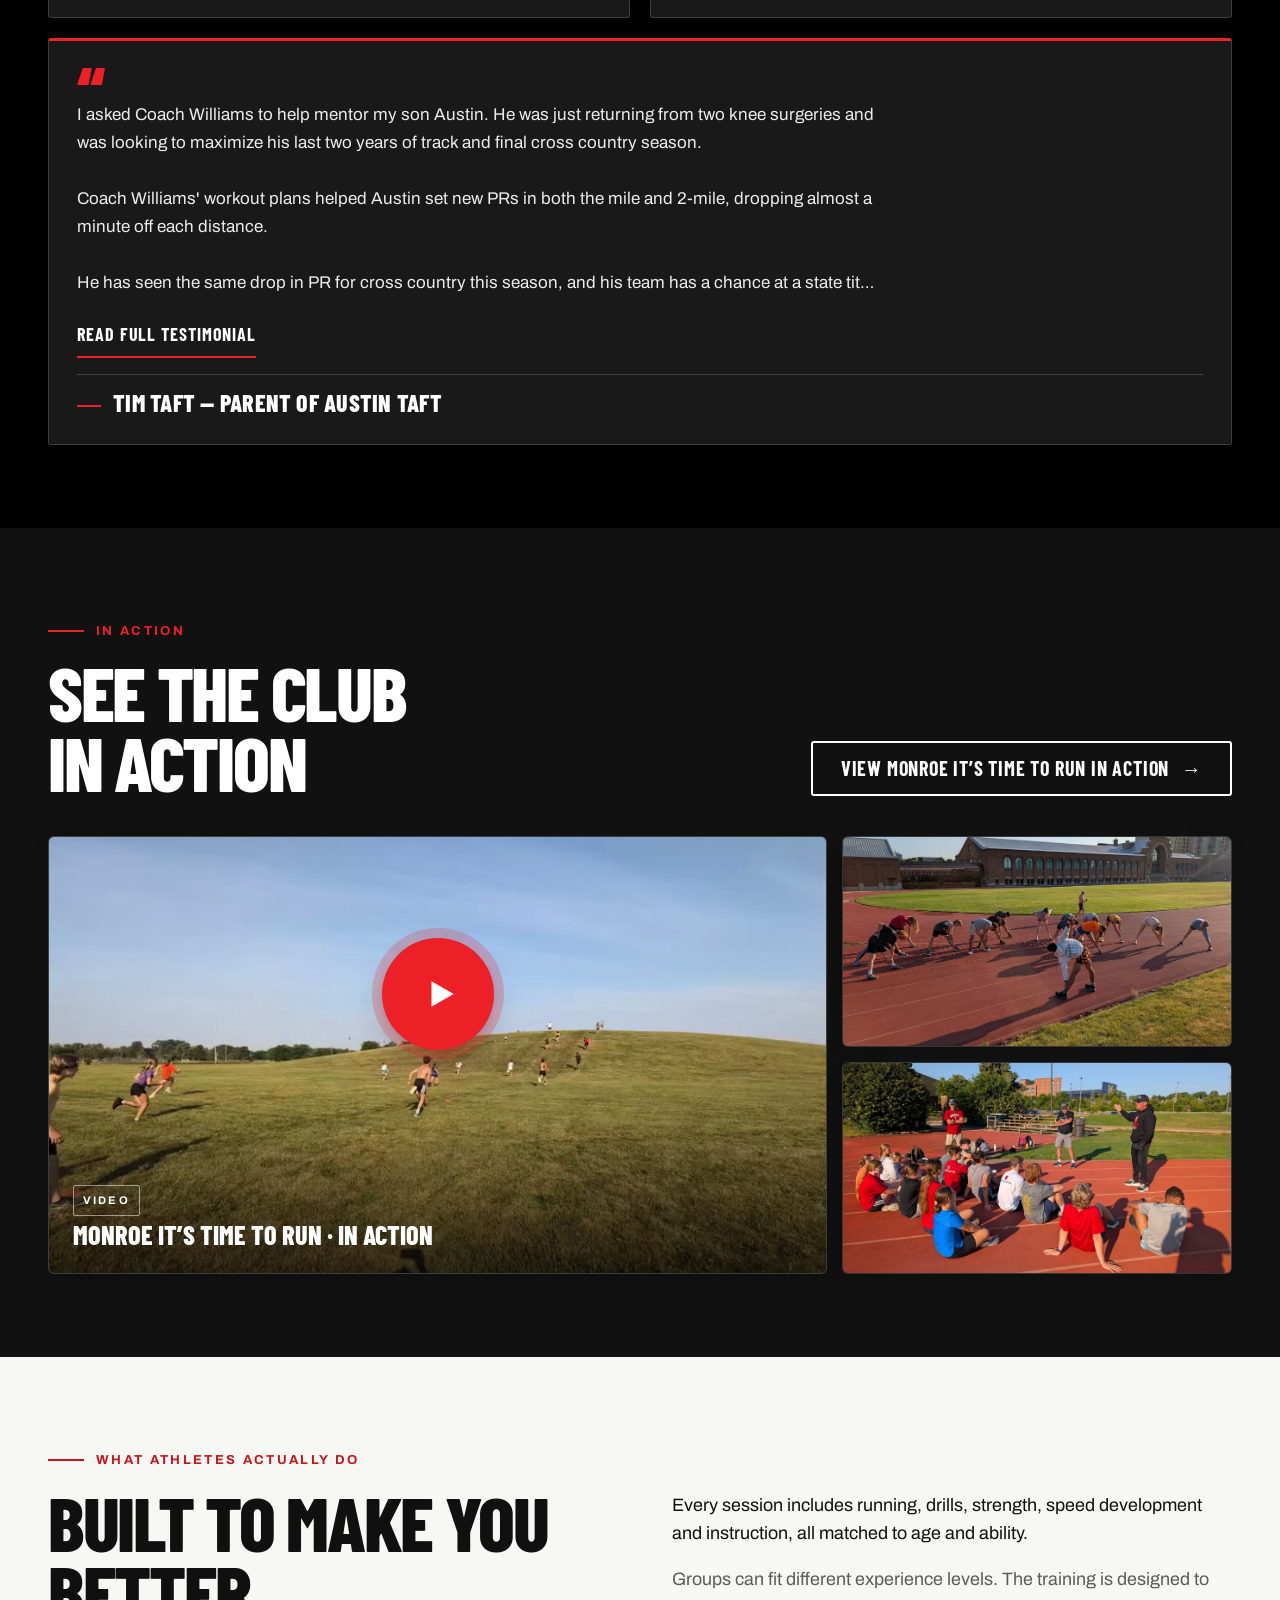
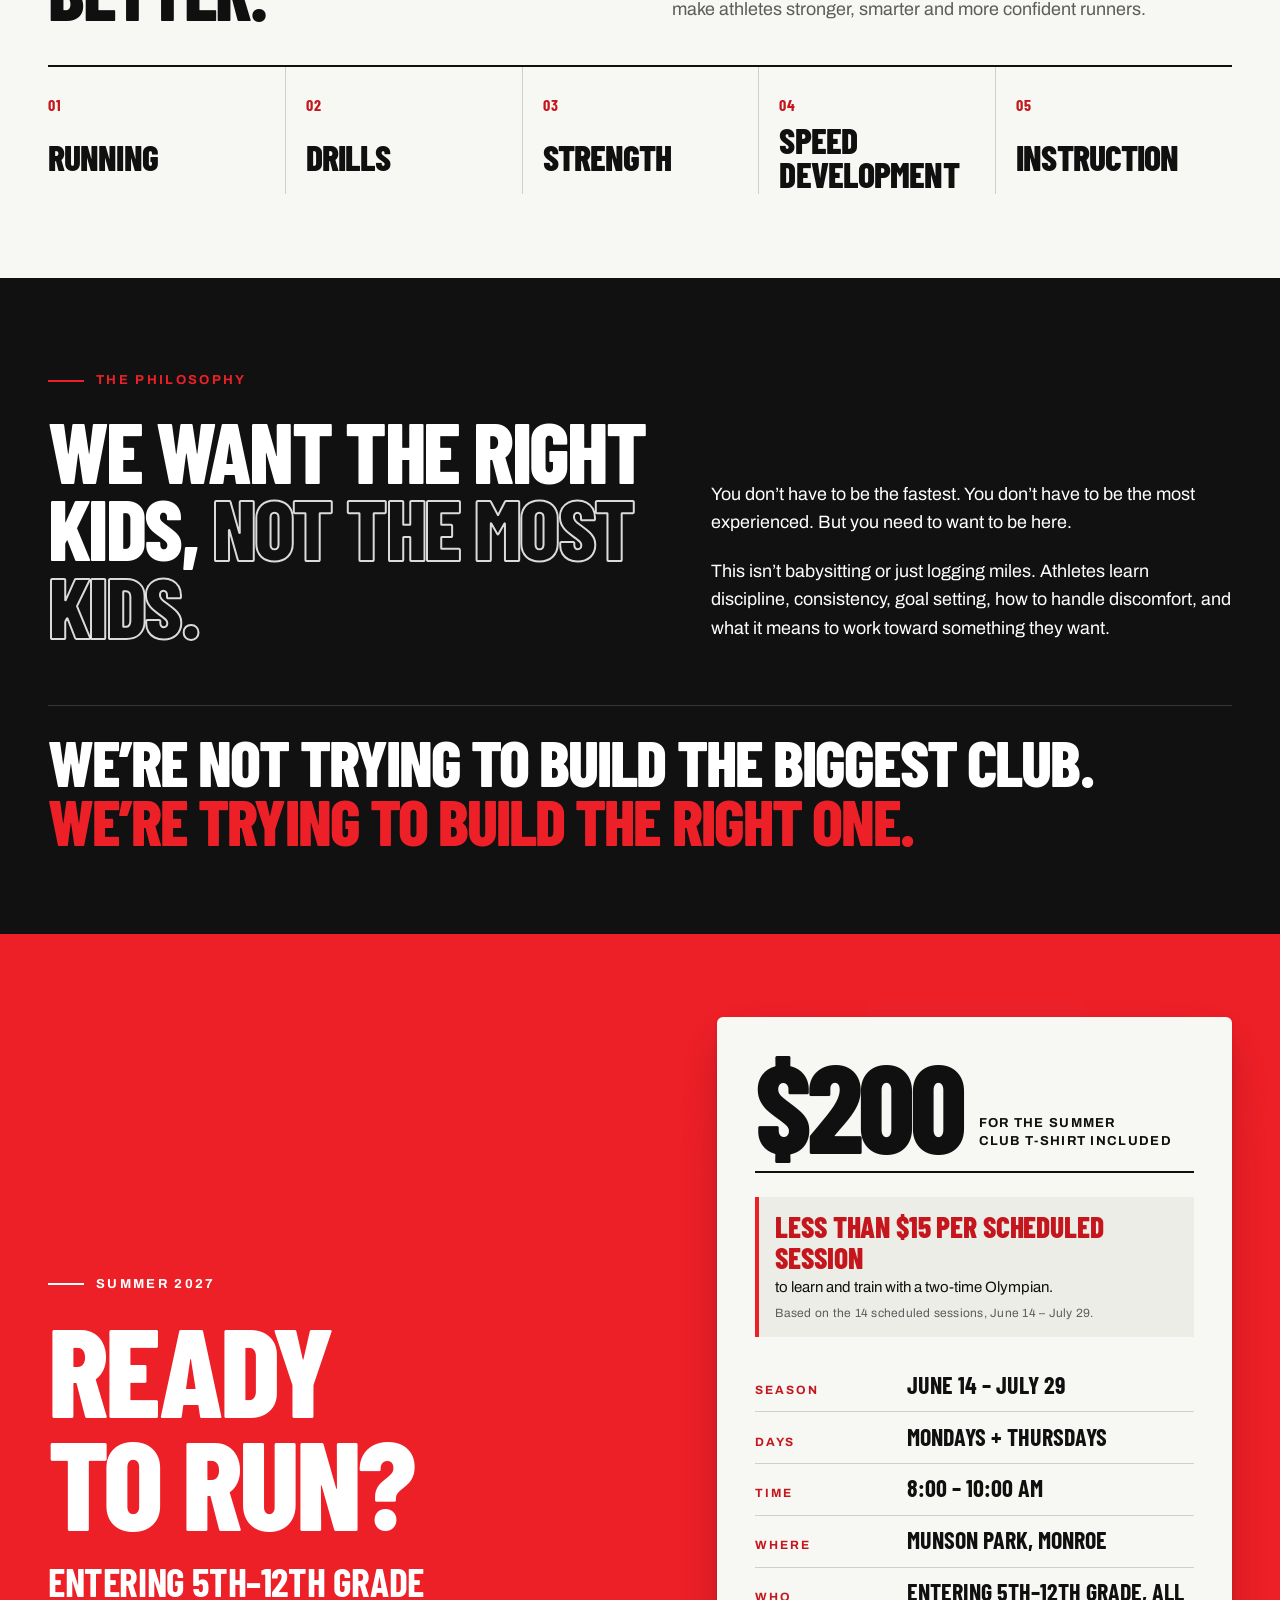
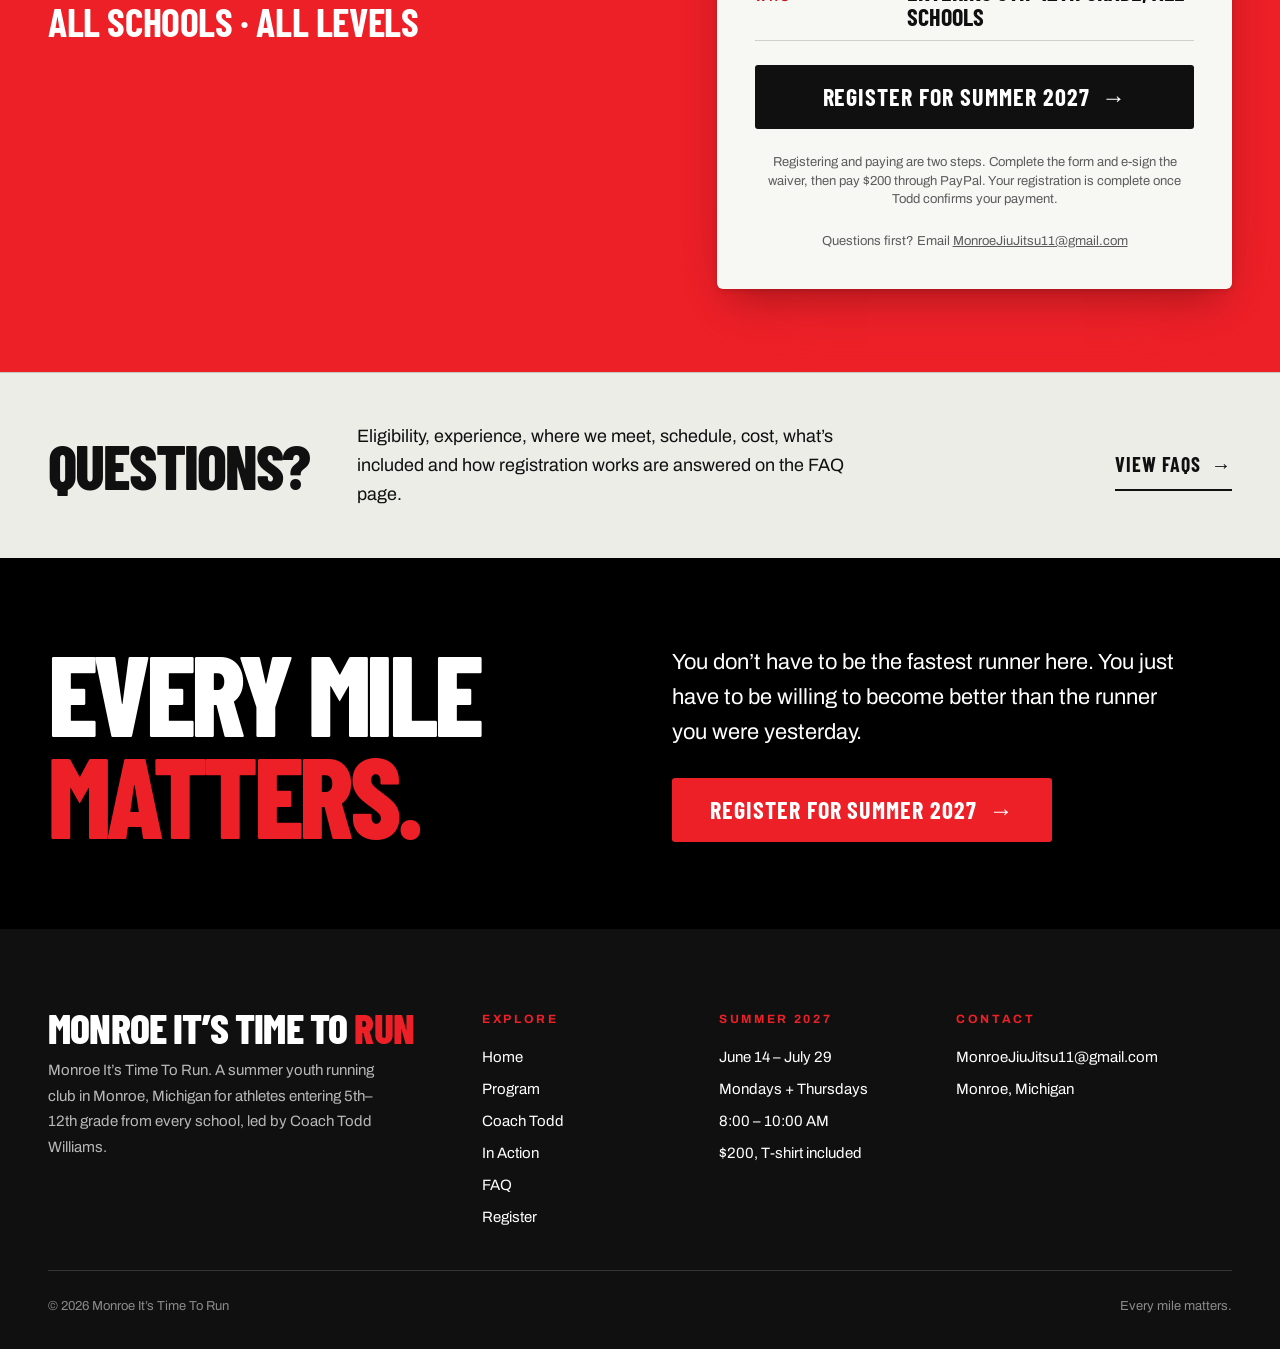
==== commit 8e7e28ef: "Add ninth parent testimonial (Tim Taft); one extra preview line for full-width last card Co-Authored" ====
--- a/index.html
+++ b/index.html
@@ -267,12 +267,17 @@
         <button class="tcard__toggle" type="button" aria-expanded="false" aria-controls="t8" hidden>Read full testimonial</button>
         <figcaption class="tcard__by">Jason &amp; Kay Hunter</figcaption>
       </figure>
+      <figure class="tcard reveal" style="--d:0">
+        <blockquote class="tcard__quote"><p class="tcard__text" id="t9">I asked Coach Williams to help mentor my son Austin. He was just returning from two knee surgeries and was looking to maximize his last two years of track and final cross country season.<br><br>Coach Williams' workout plans helped Austin set new PRs in both the mile and 2-mile, dropping almost a minute off each distance.<br><br>He has seen the same drop in PR for cross country this season, and his team has a chance at a state title next week at MIS.<br><br>Last week, Austin accepted an offer to continue his running career at Michigan Tech.</p></blockquote>
+        <button class="tcard__toggle" type="button" aria-expanded="false" aria-controls="t9" hidden>Read full testimonial</button>
+        <figcaption class="tcard__by">Tim Taft — Parent of Austin Taft</figcaption>
+      </figure>
     </div>
     </div>
     <!-- Mobile-only carousel controls (shown at max-width 760px by CSS/JS). Desktop and tablet keep the static grid. -->
     <div class="voices__controls" role="group" aria-label="Testimonial navigation">
       <button class="vc-btn vc-prev" type="button" aria-label="Previous testimonial"><svg viewBox="0 0 24 24" fill="none" stroke="currentColor" stroke-width="2.5" stroke-linecap="round" stroke-linejoin="round" aria-hidden="true"><path d="M15 5l-7 7 7 7"/></svg></button>
-      <div class="vc-mid"><span class="vc-count" aria-live="off">1 / 8</span><button class="vc-pause" type="button" aria-label="Pause automatic rotation"><span class="vc-icon" aria-hidden="true"></span></button></div>
+      <div class="vc-mid"><span class="vc-count" aria-live="off">1 / 9</span><button class="vc-pause" type="button" aria-label="Pause automatic rotation"><span class="vc-icon" aria-hidden="true"></span></button></div>
       <button class="vc-btn vc-next" type="button" aria-label="Next testimonial"><svg viewBox="0 0 24 24" fill="none" stroke="currentColor" stroke-width="2.5" stroke-linecap="round" stroke-linejoin="round" aria-hidden="true"><path d="M9 5l7 7-7 7"/></svg></button>
     </div>
   </div>
--- a/assets/css/styles.css
+++ b/assets/css/styles.css
@@ -848,6 +848,8 @@
 @media (min-width: 900px) {
   .voices__grid .tcard:last-child:nth-child(odd) { grid-column: 1 / -1; }
   .voices__grid .tcard:last-child:nth-child(odd) .tcard__text { max-width: 80ch; }
+  /* full-width card: one more preview line so the clamp never ends on a blank paragraph gap */
+  .js .voices__grid .tcard:last-child:nth-child(odd):not(.is-open) .tcard__text { -webkit-line-clamp: 7; }
 }
 
 /* ==========================================================================
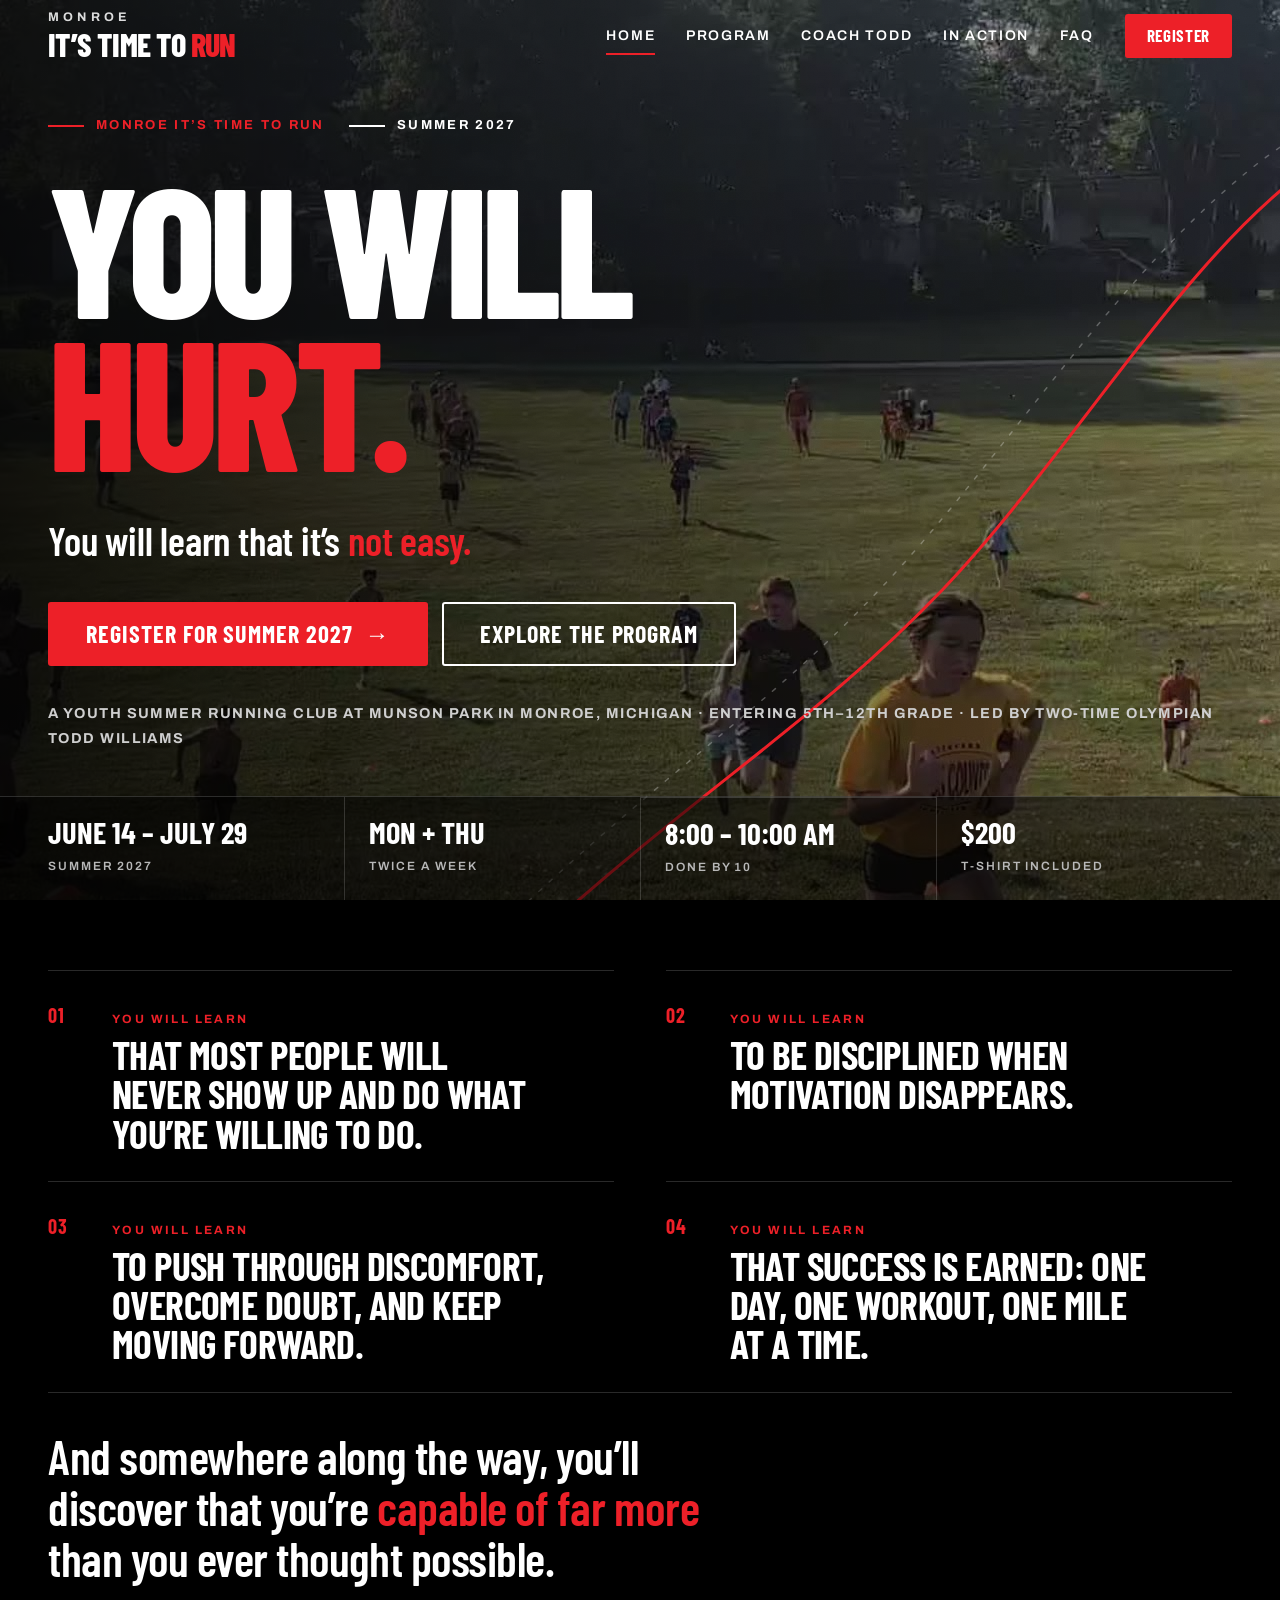
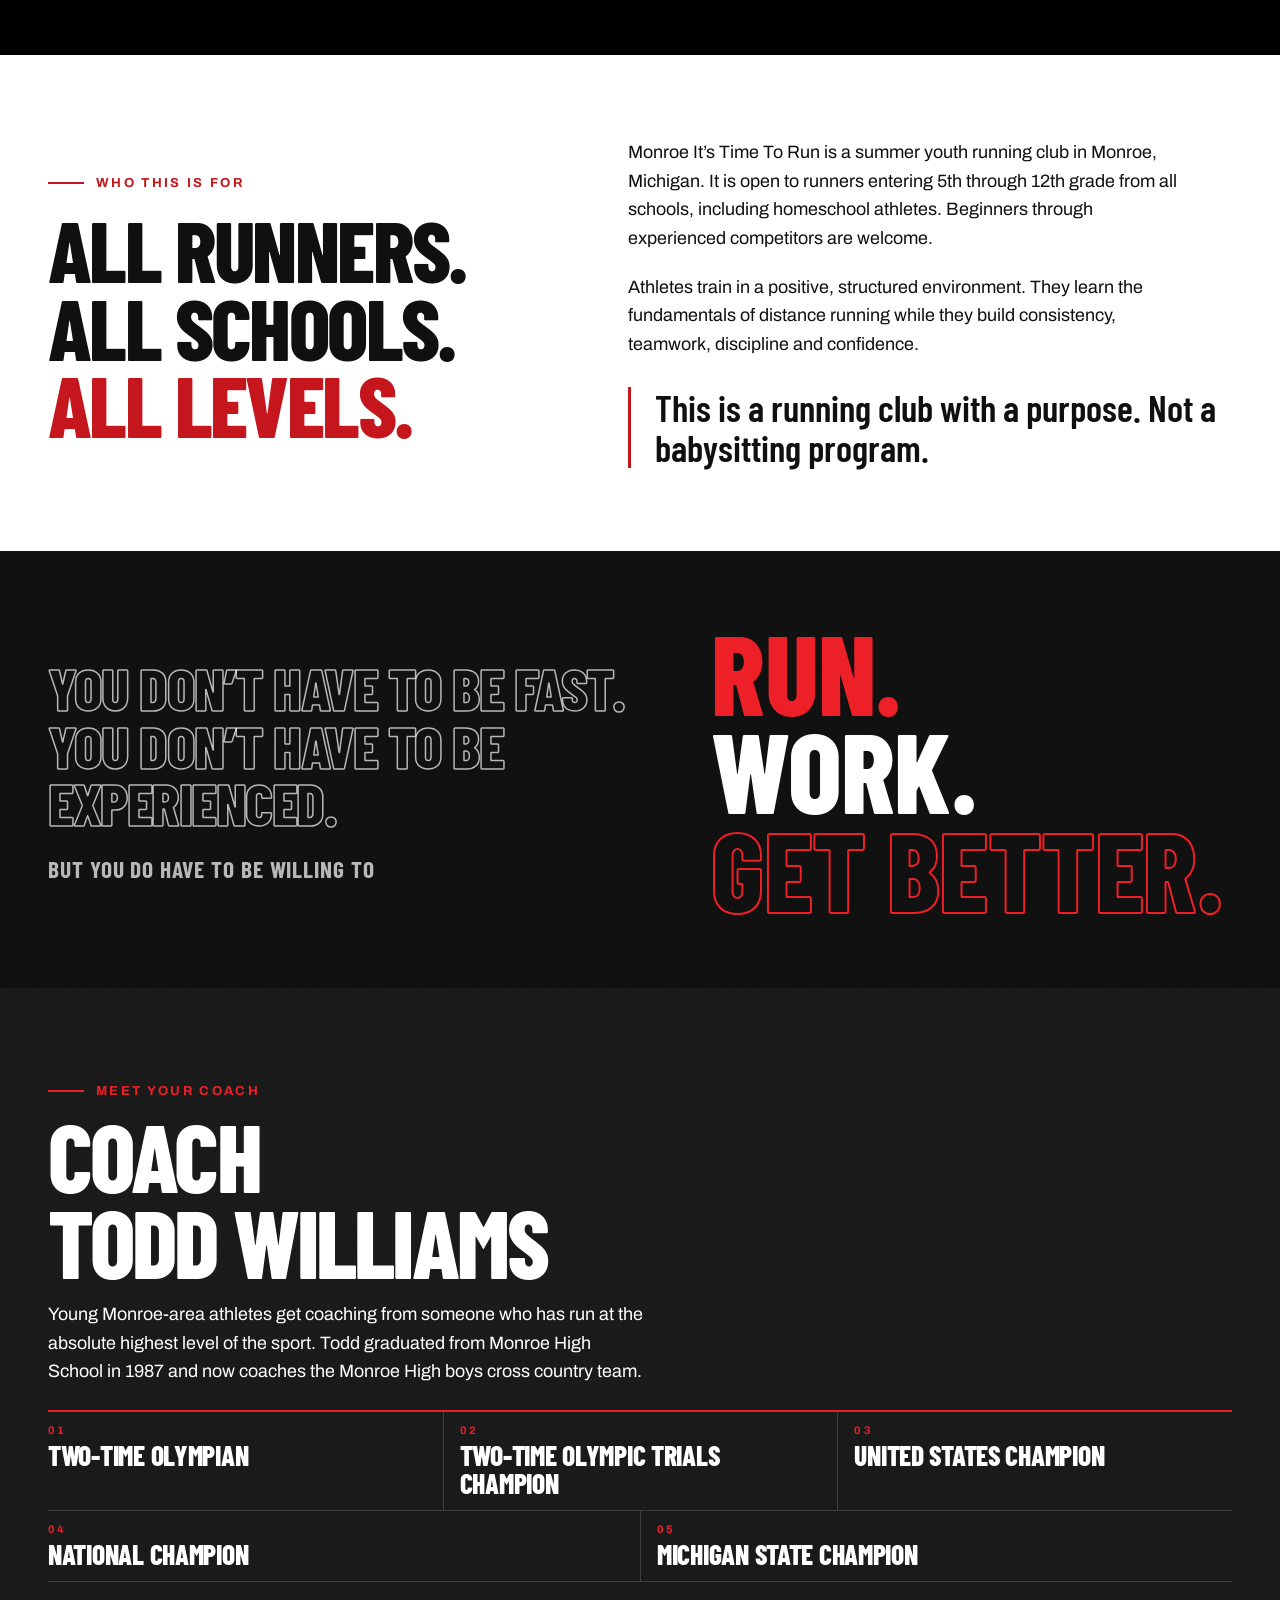
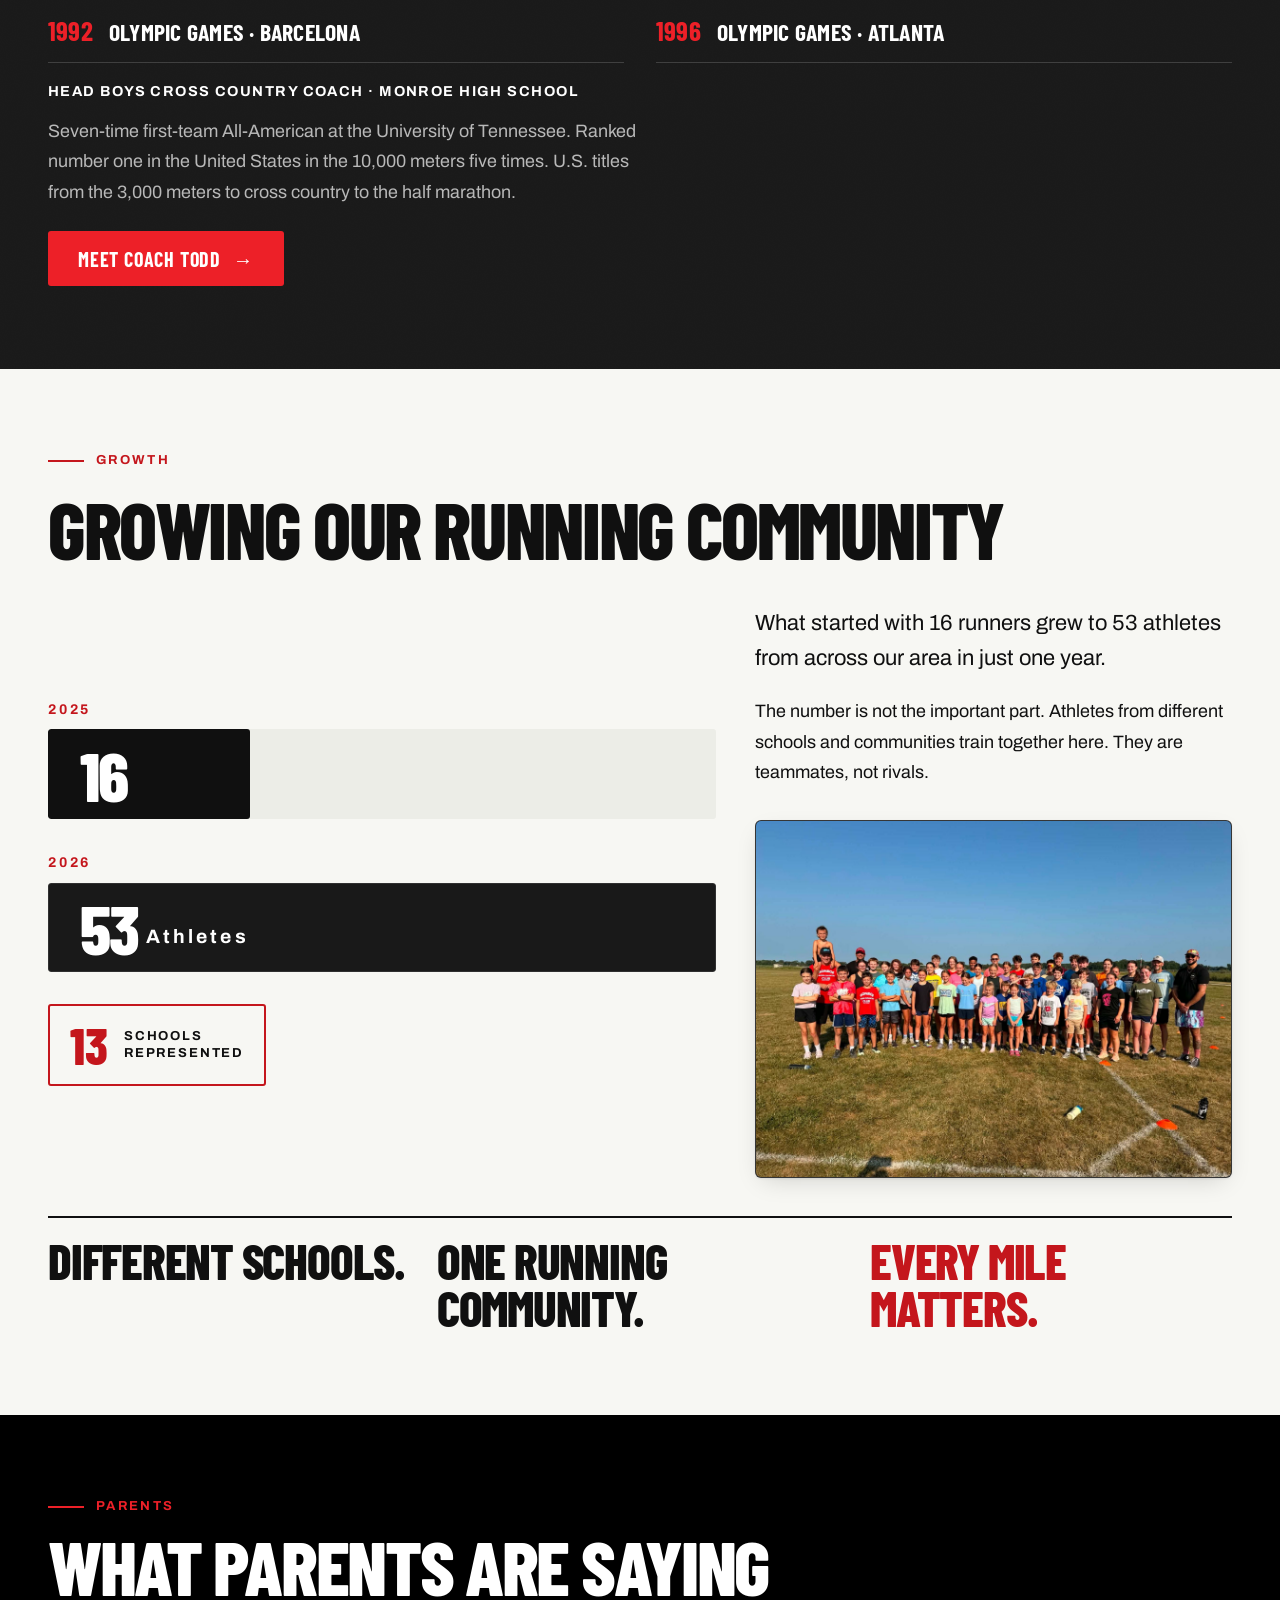
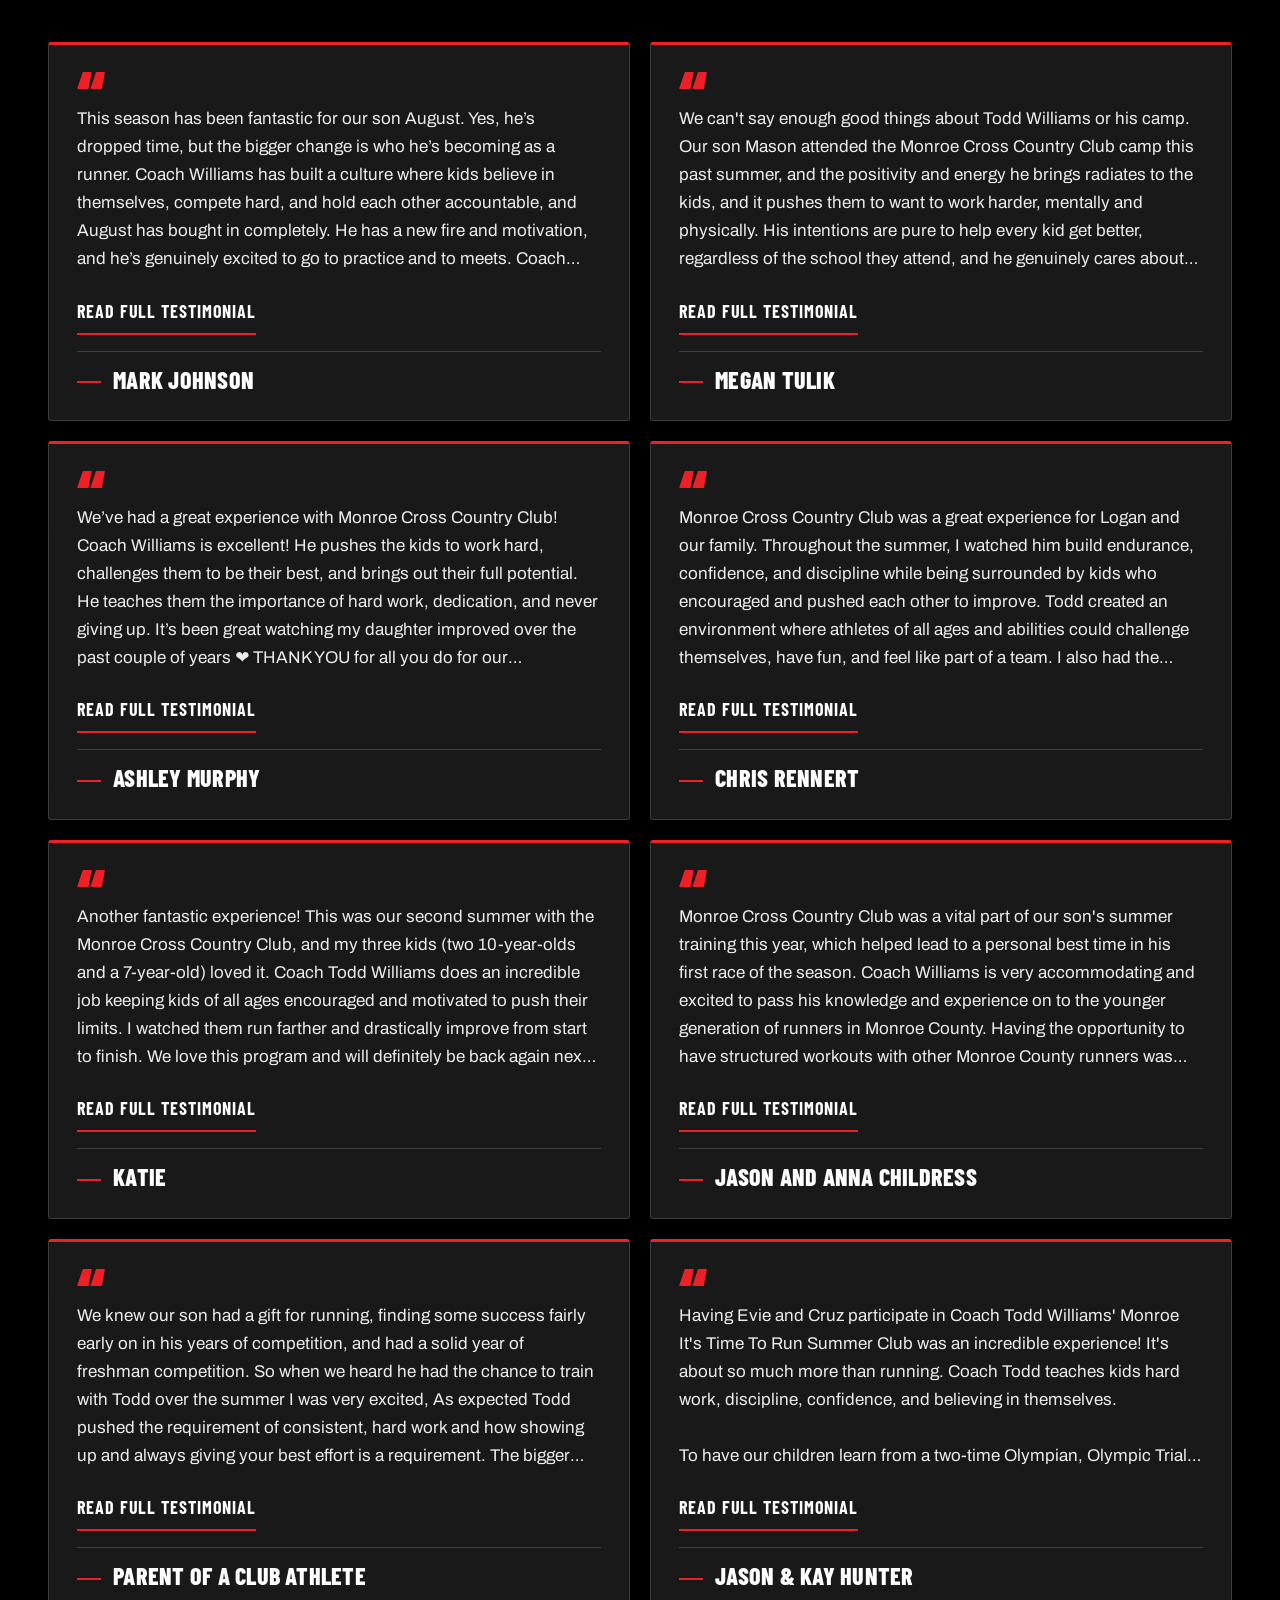
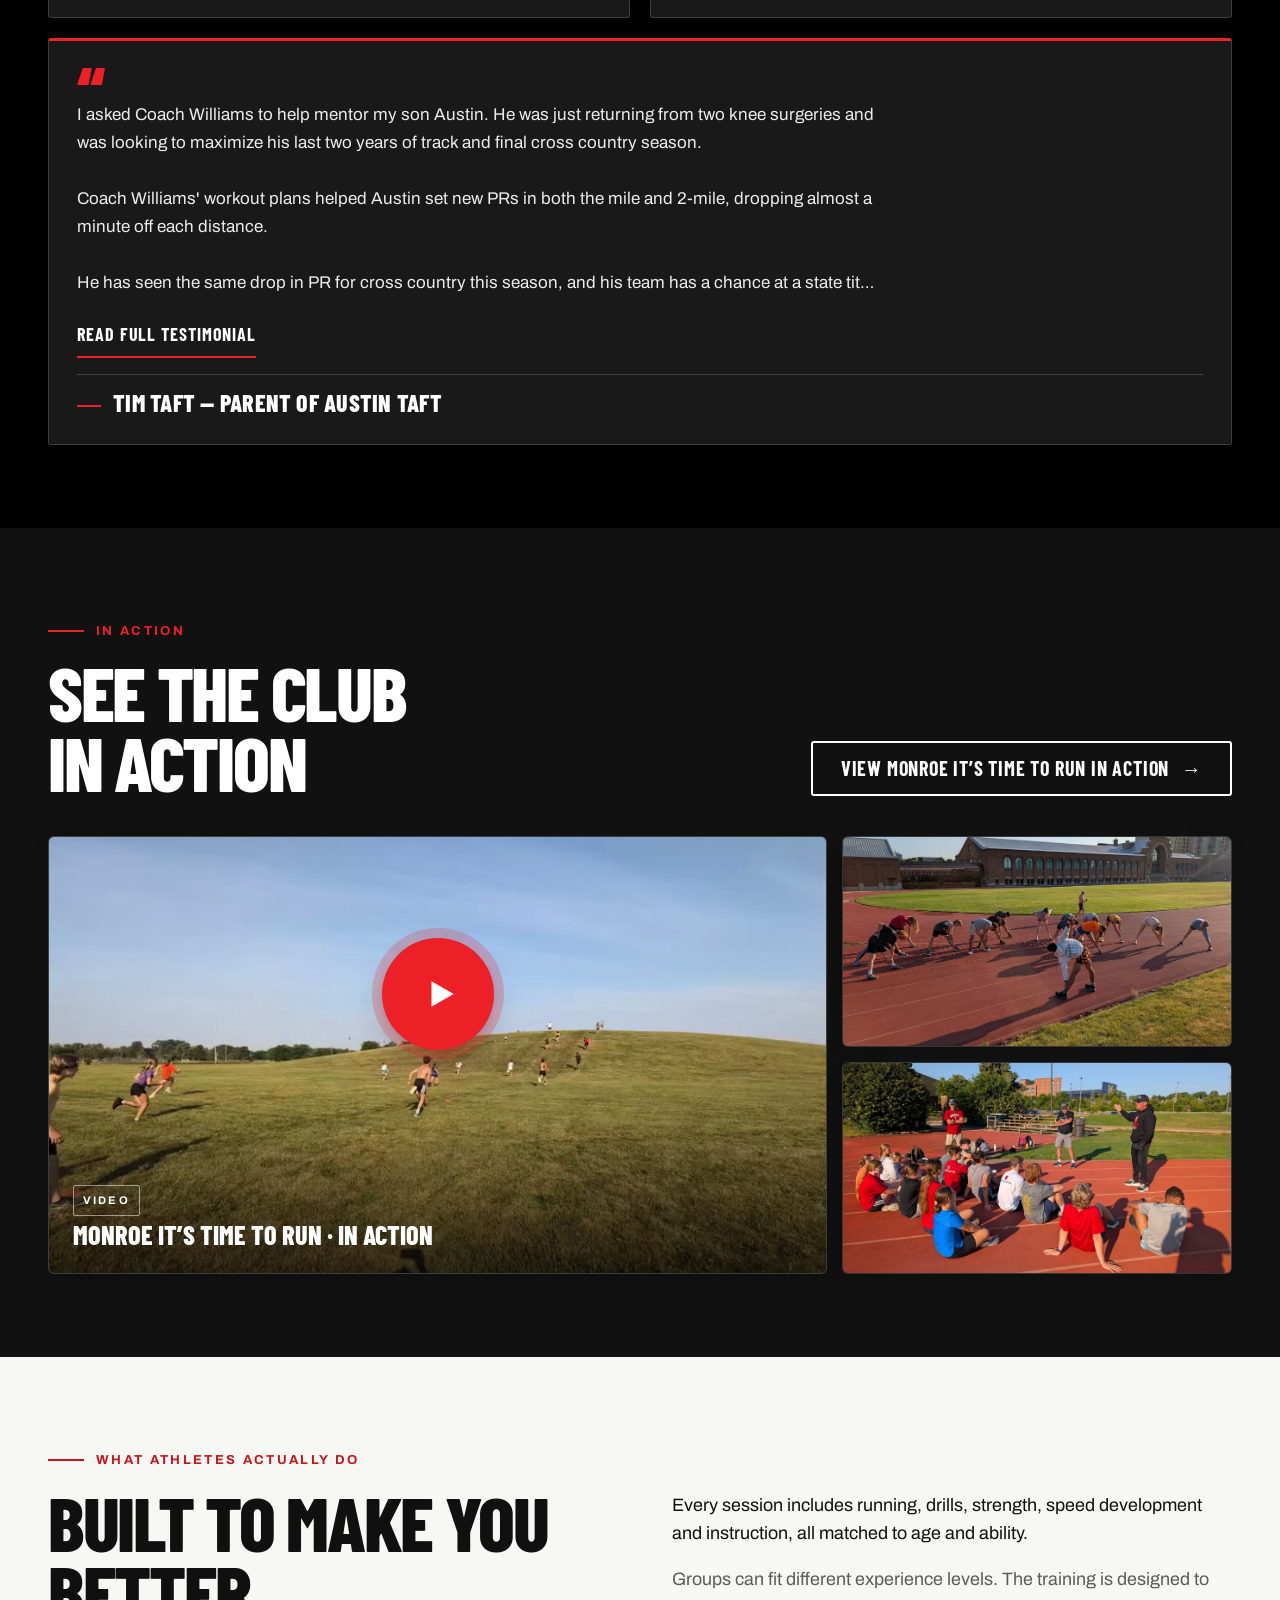
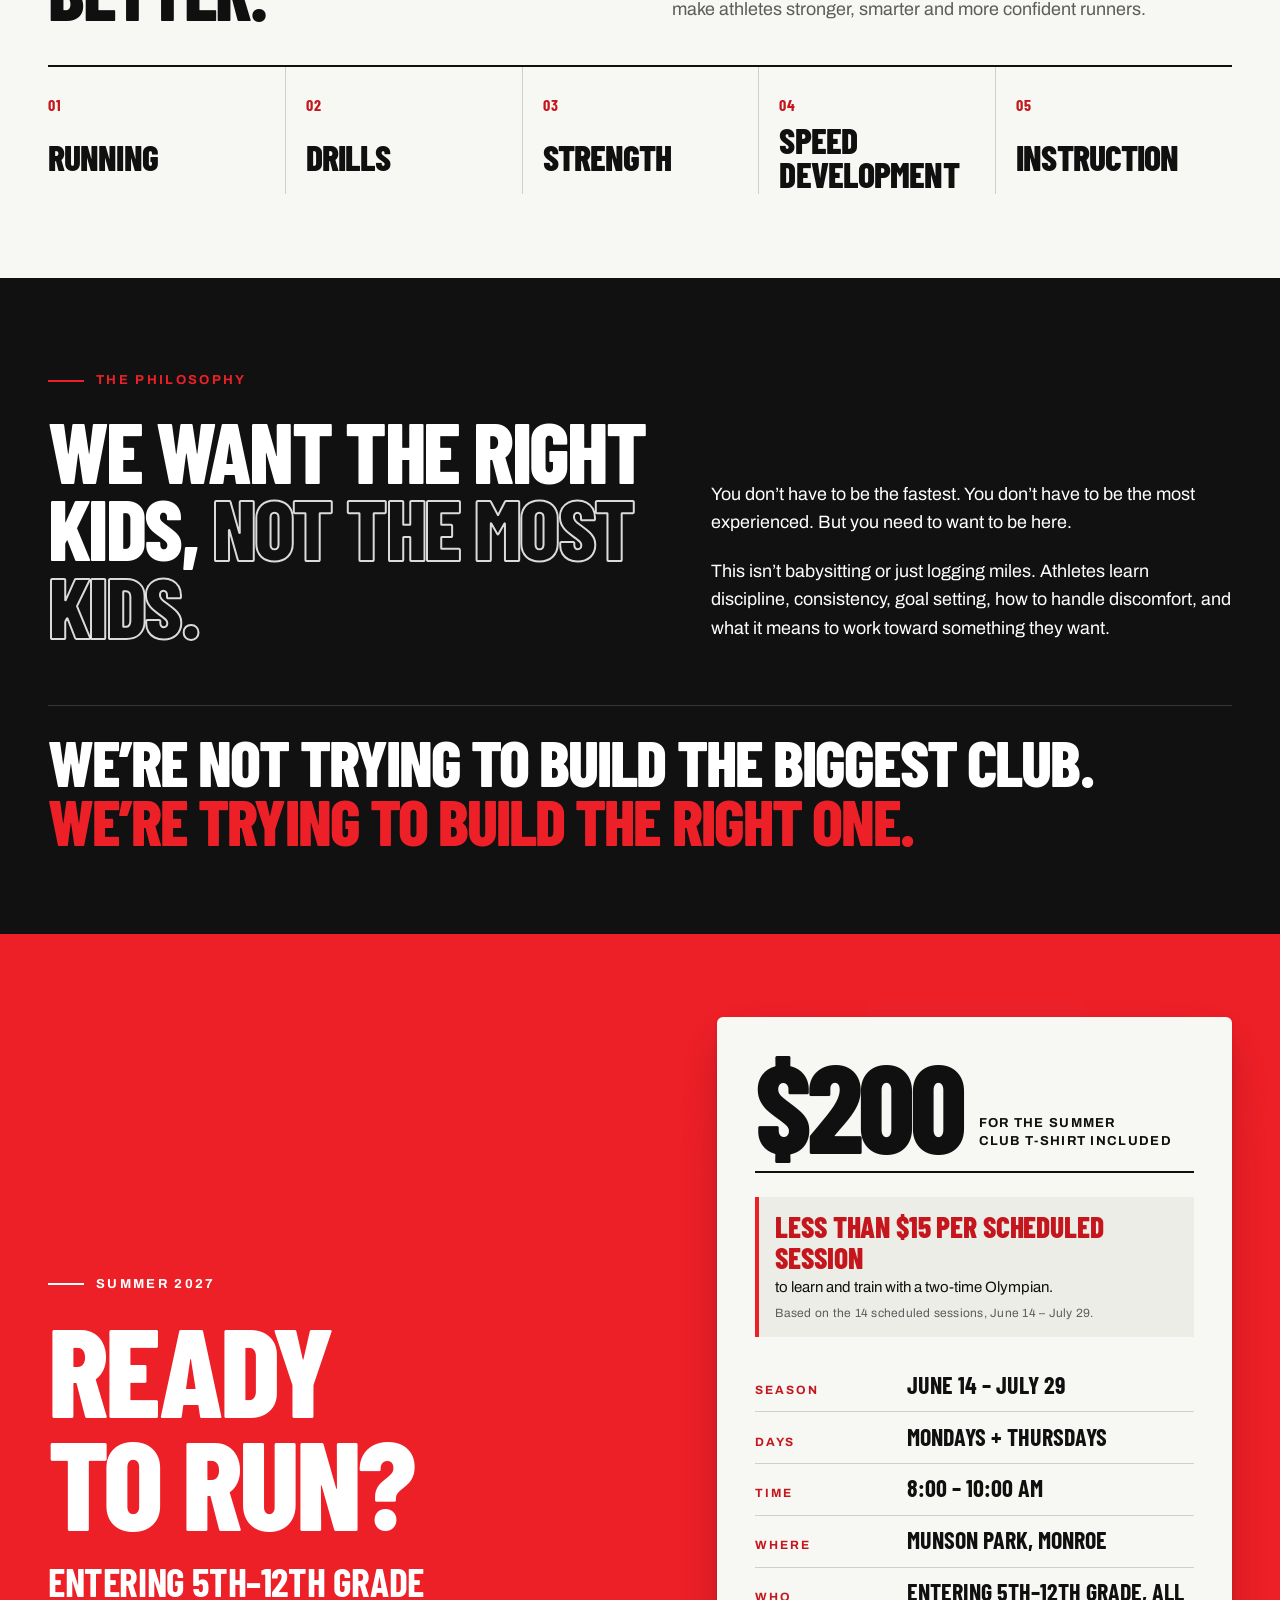
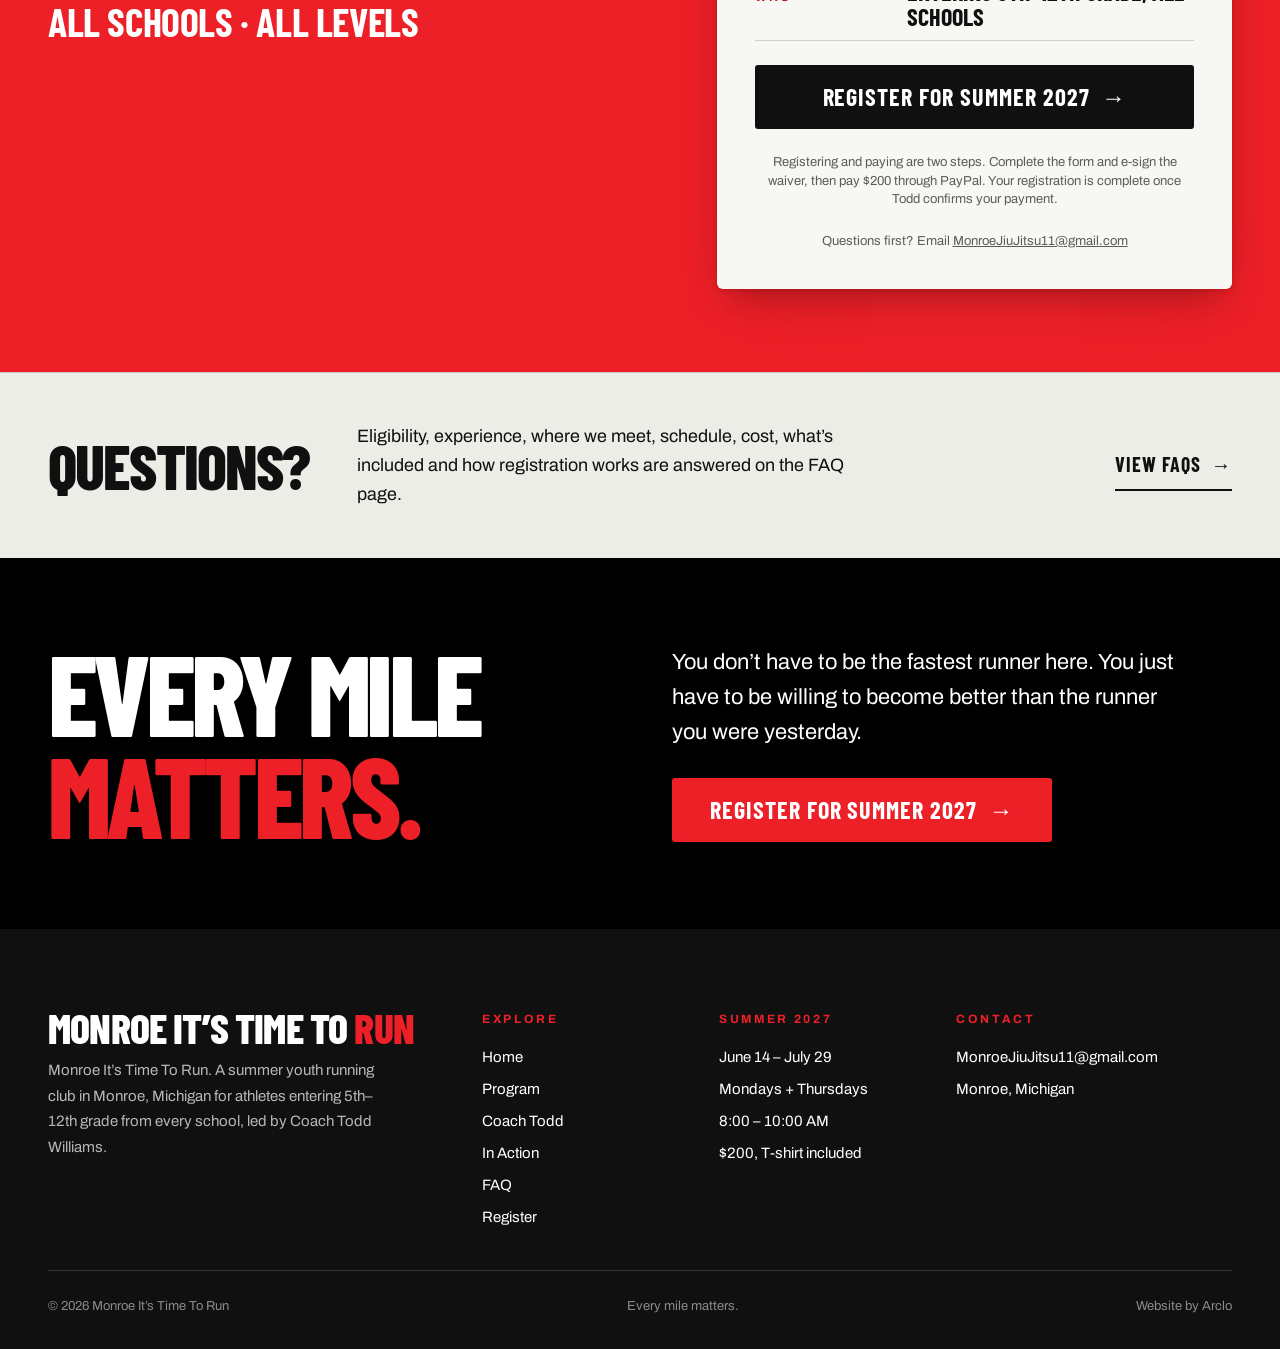
==== commit 81109ed7: "Add 'Website by Arclo' footer link to getarclo.com Co-Authored-By: Claude Sonnet 5.5 <noreply@anthro" ====
--- a/index.html
+++ b/index.html
@@ -423,6 +423,7 @@
     <div class="site-footer__legal">
       <span>© <span id="year">2027</span> Monroe It’s Time To Run</span>
       <span>Every mile matters.</span>
+      <span><a href="https://getarclo.com" target="_blank" rel="noopener">Website by Arclo</a></span>
     </div>
   </div>
 </footer>
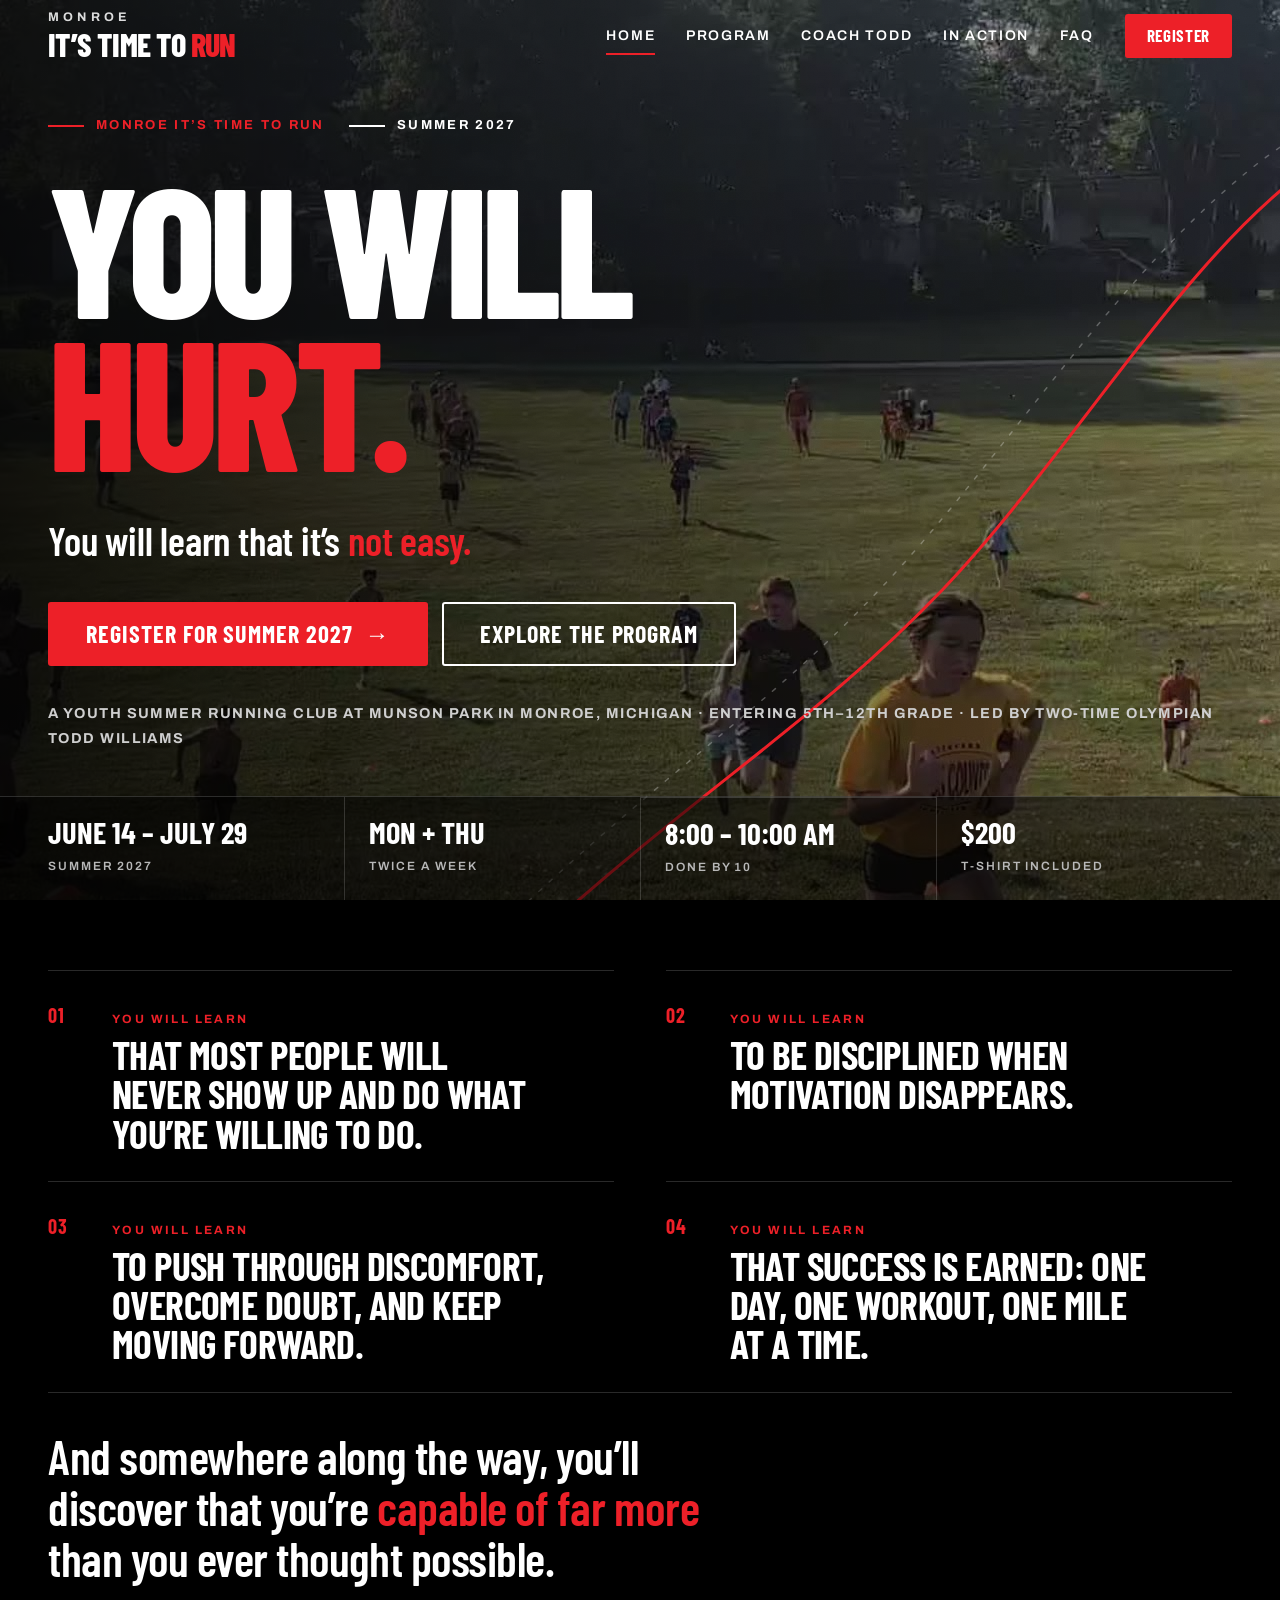
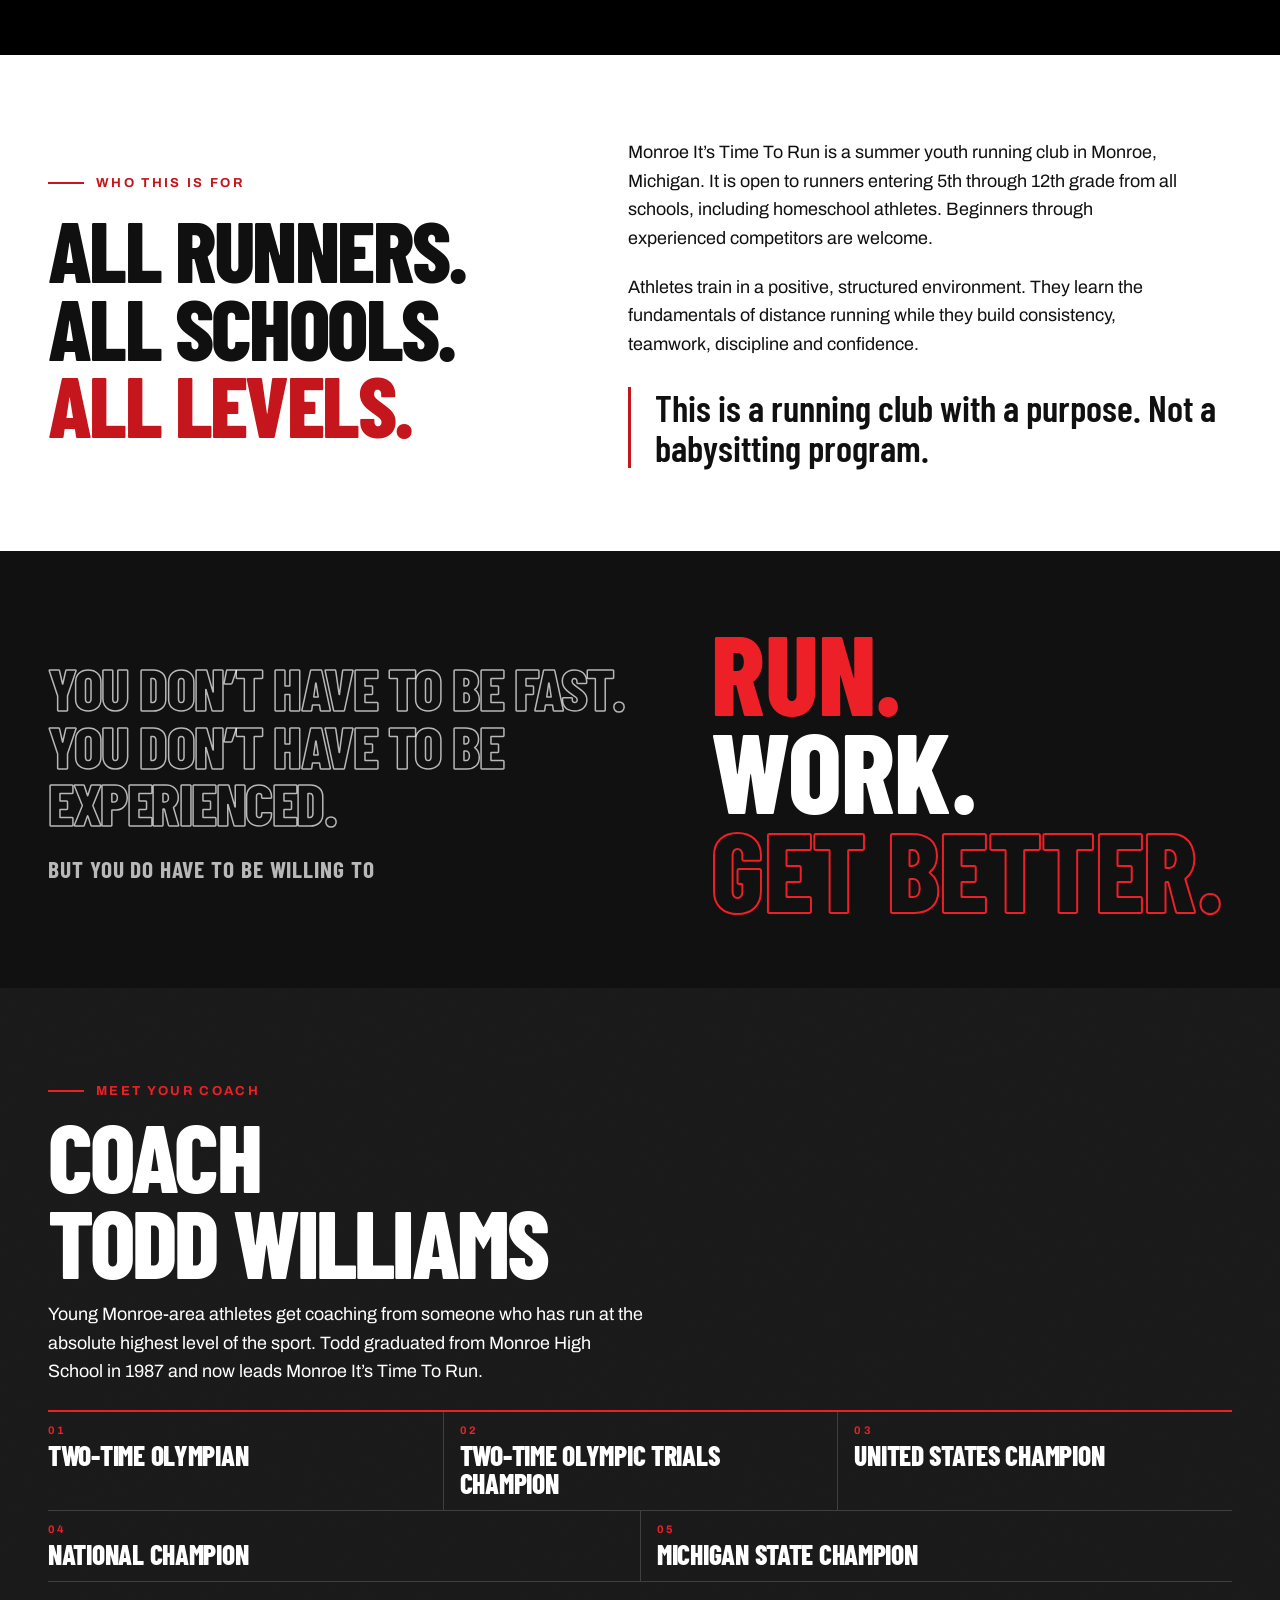
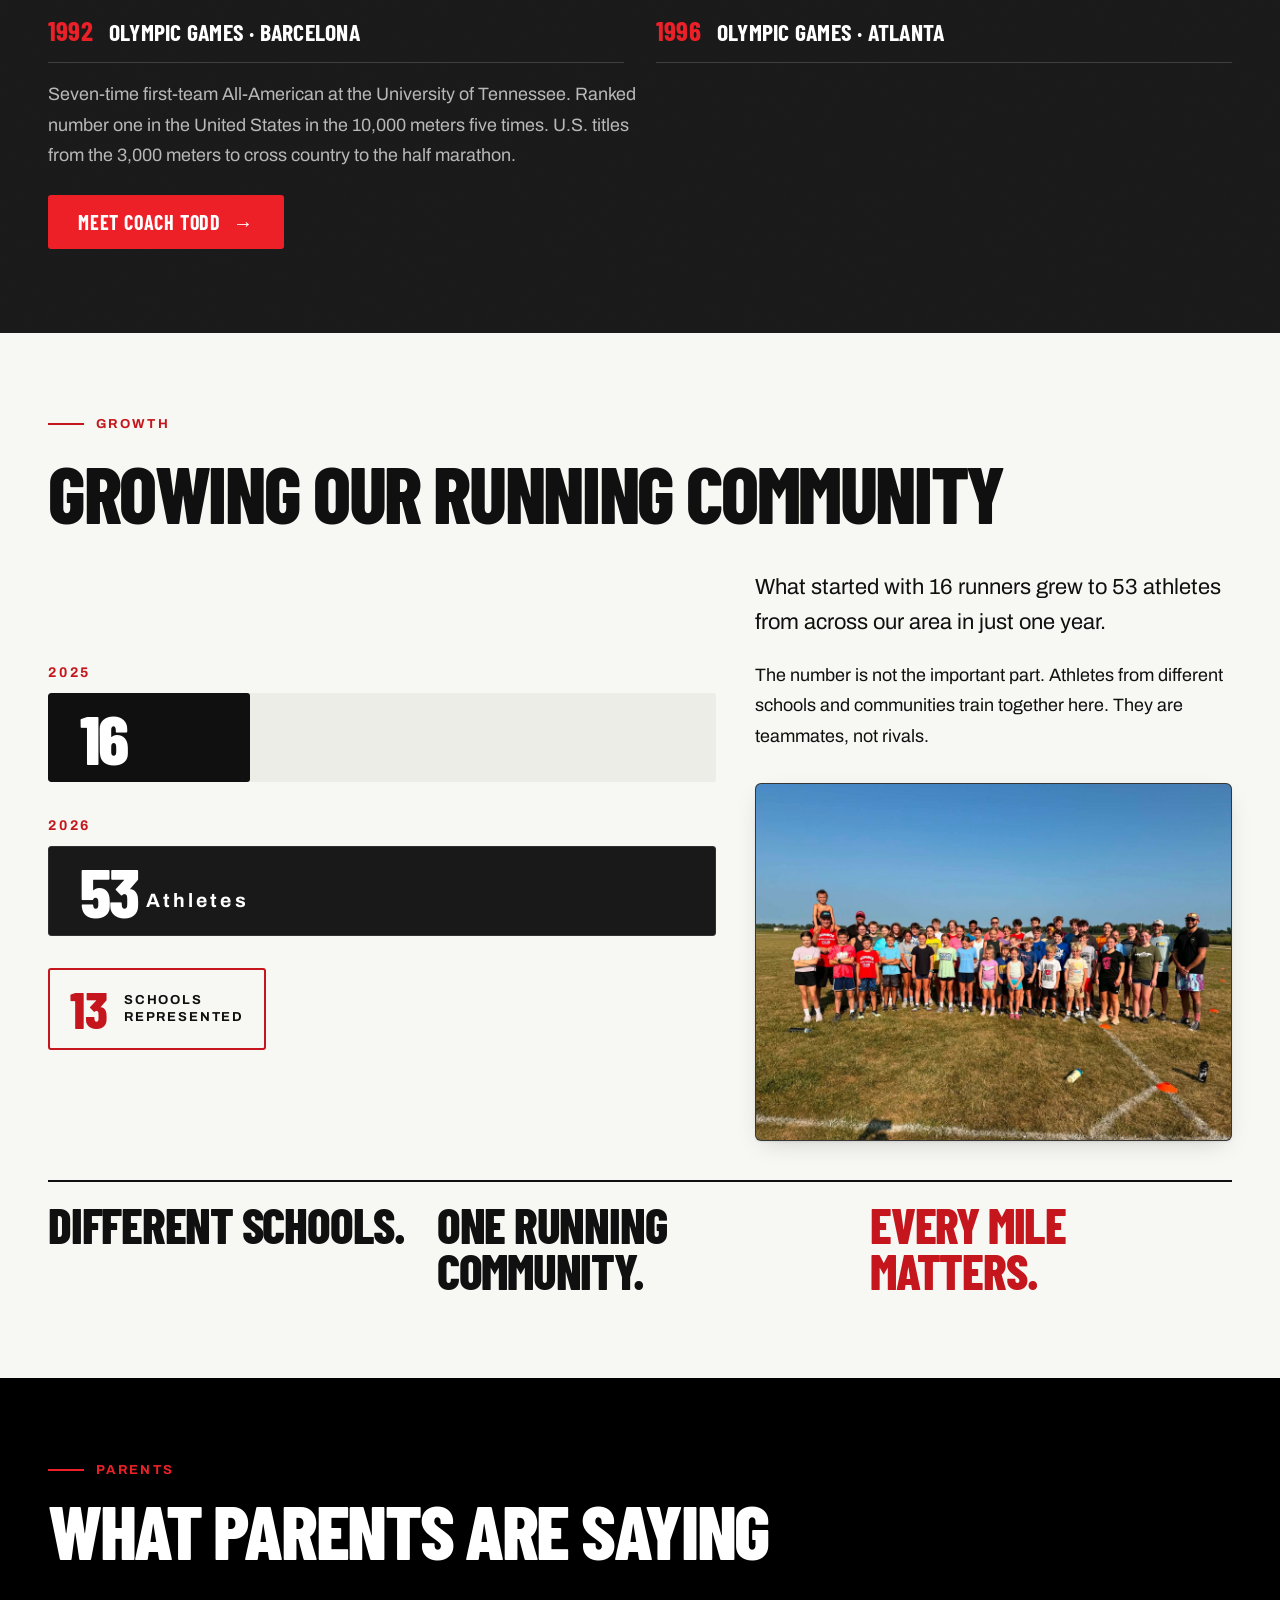
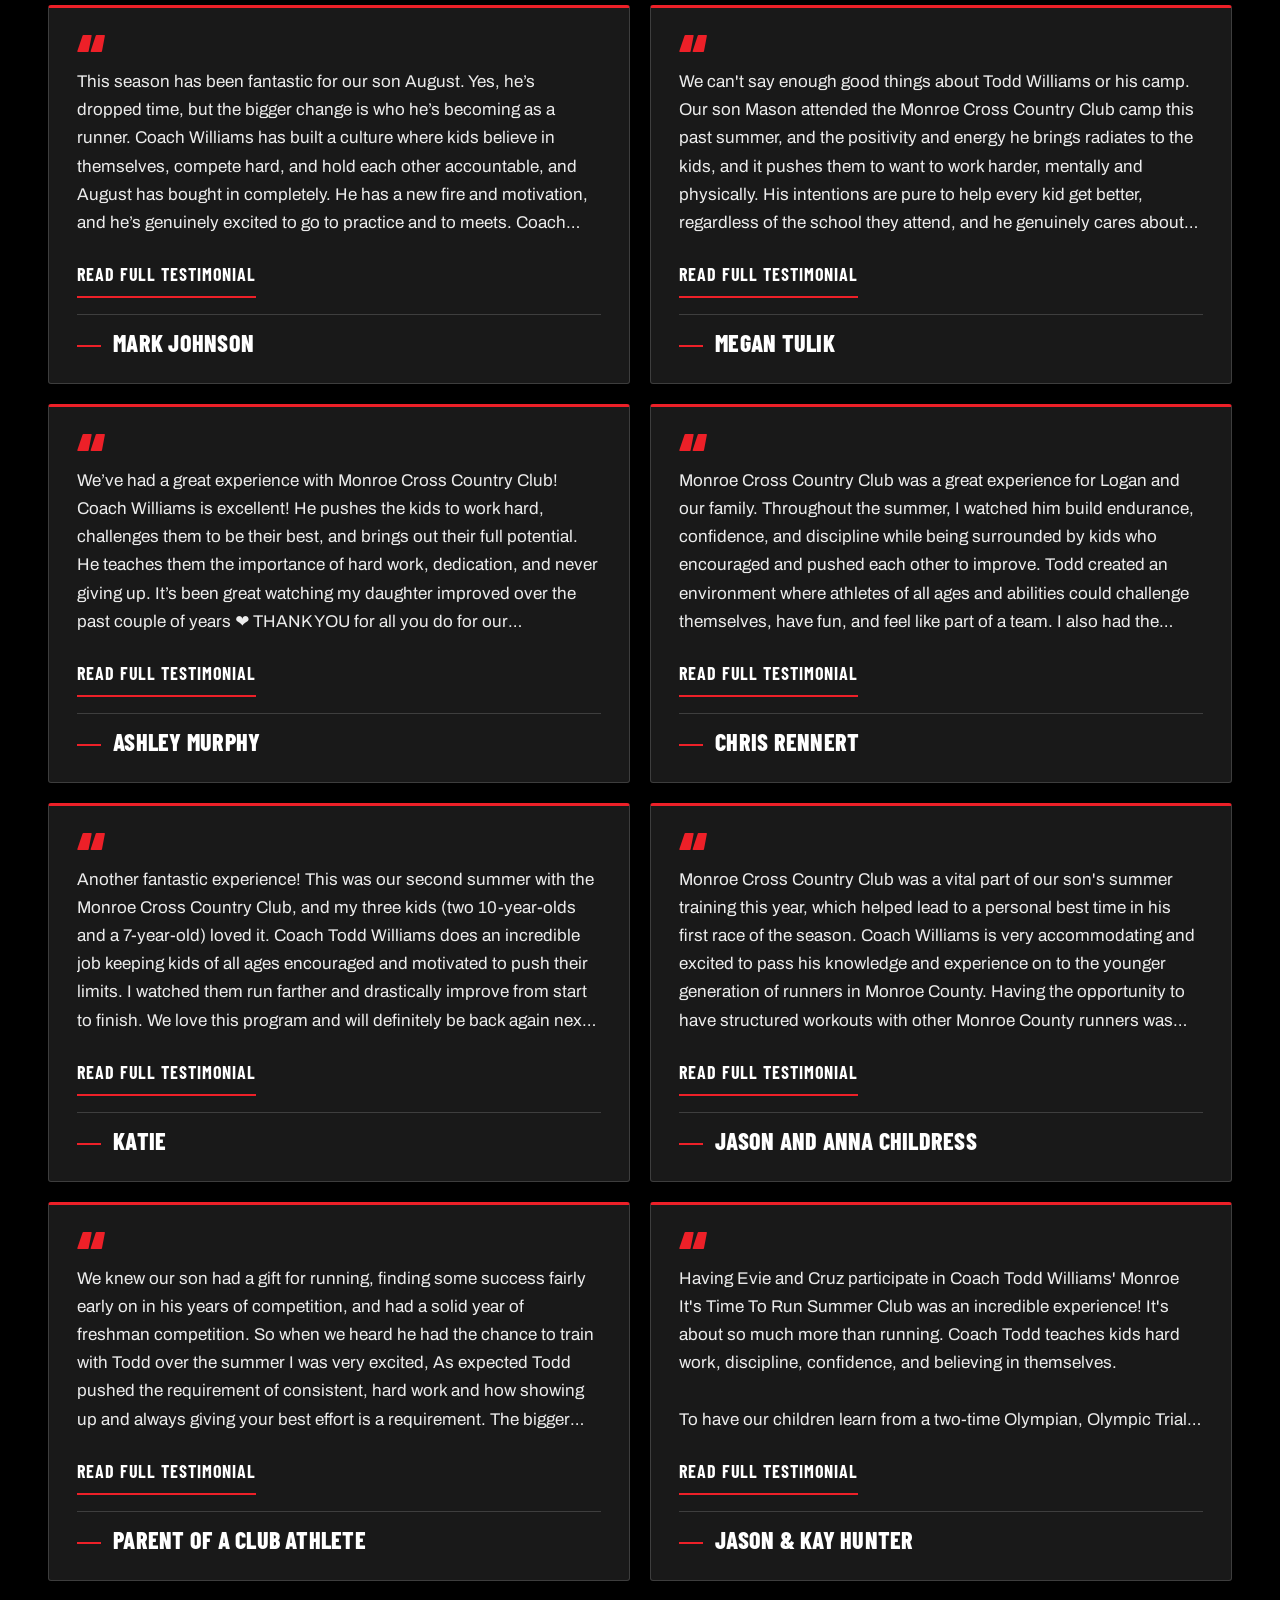
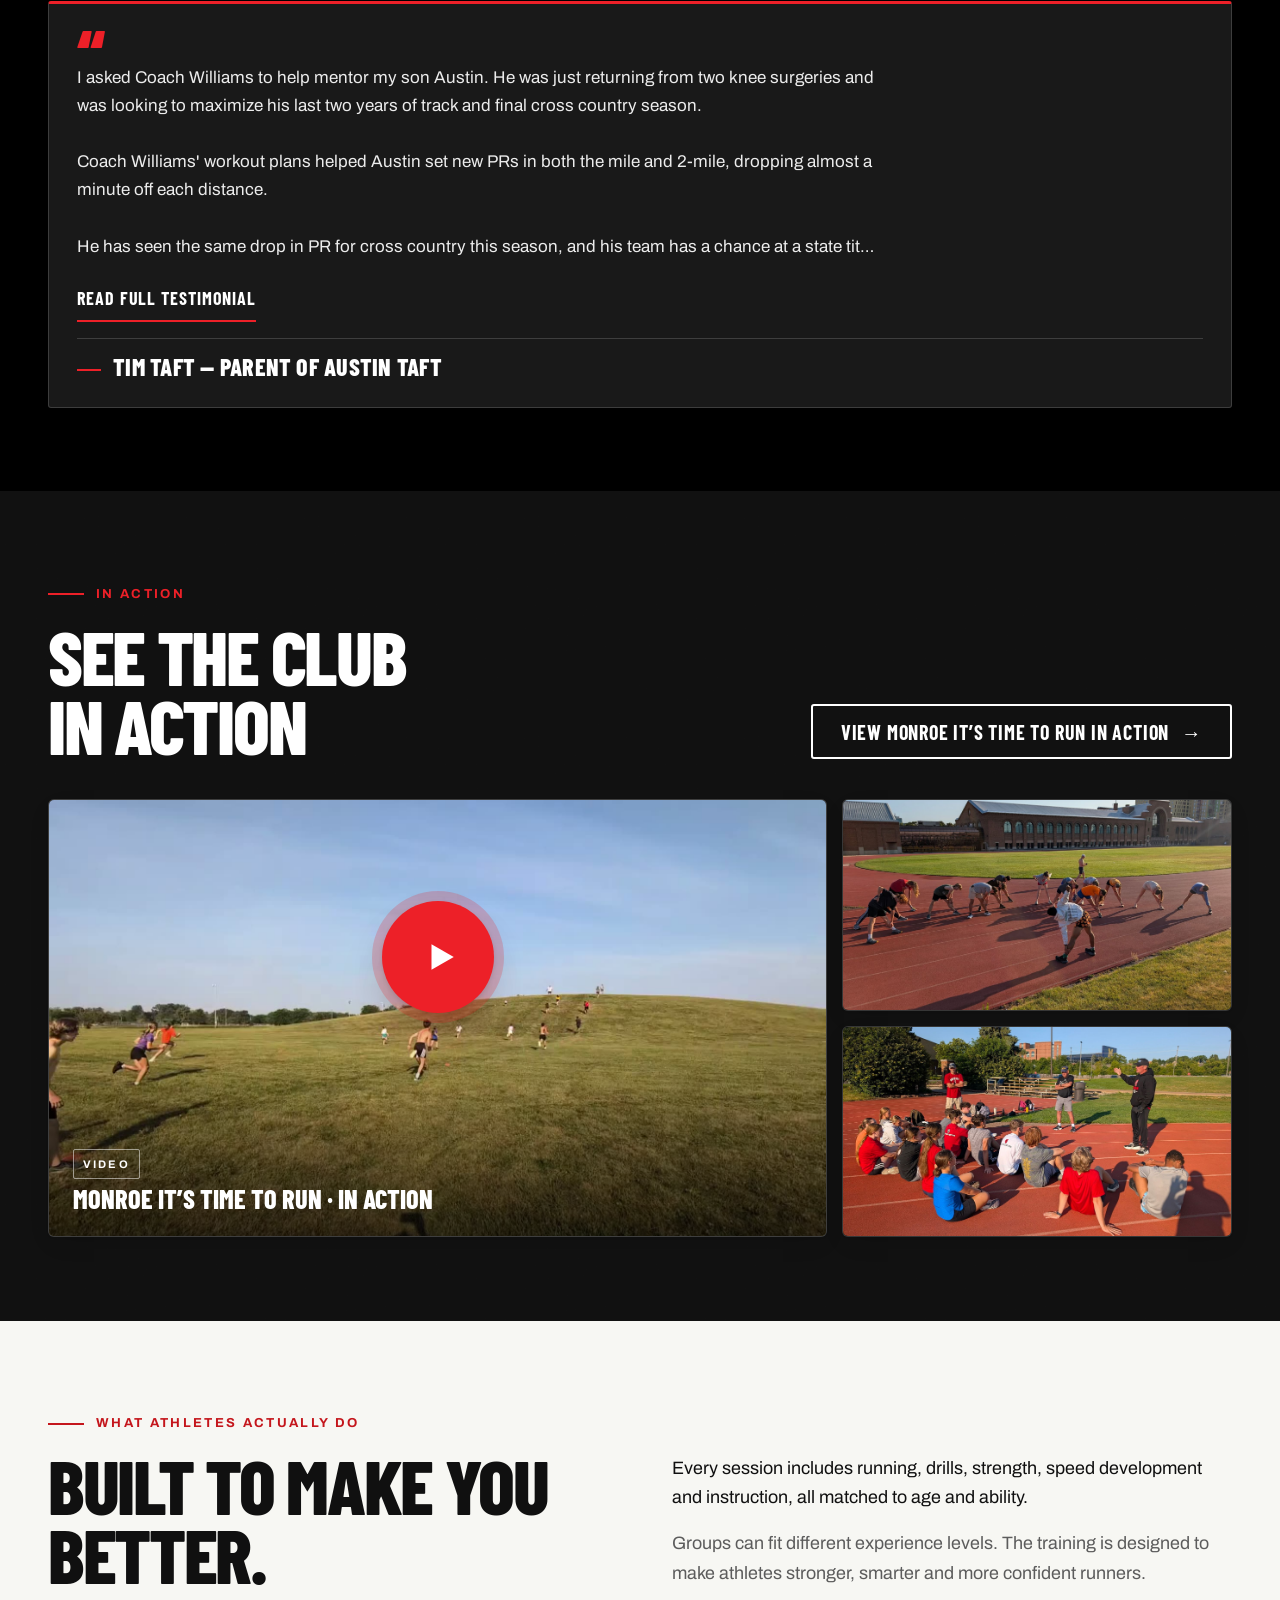
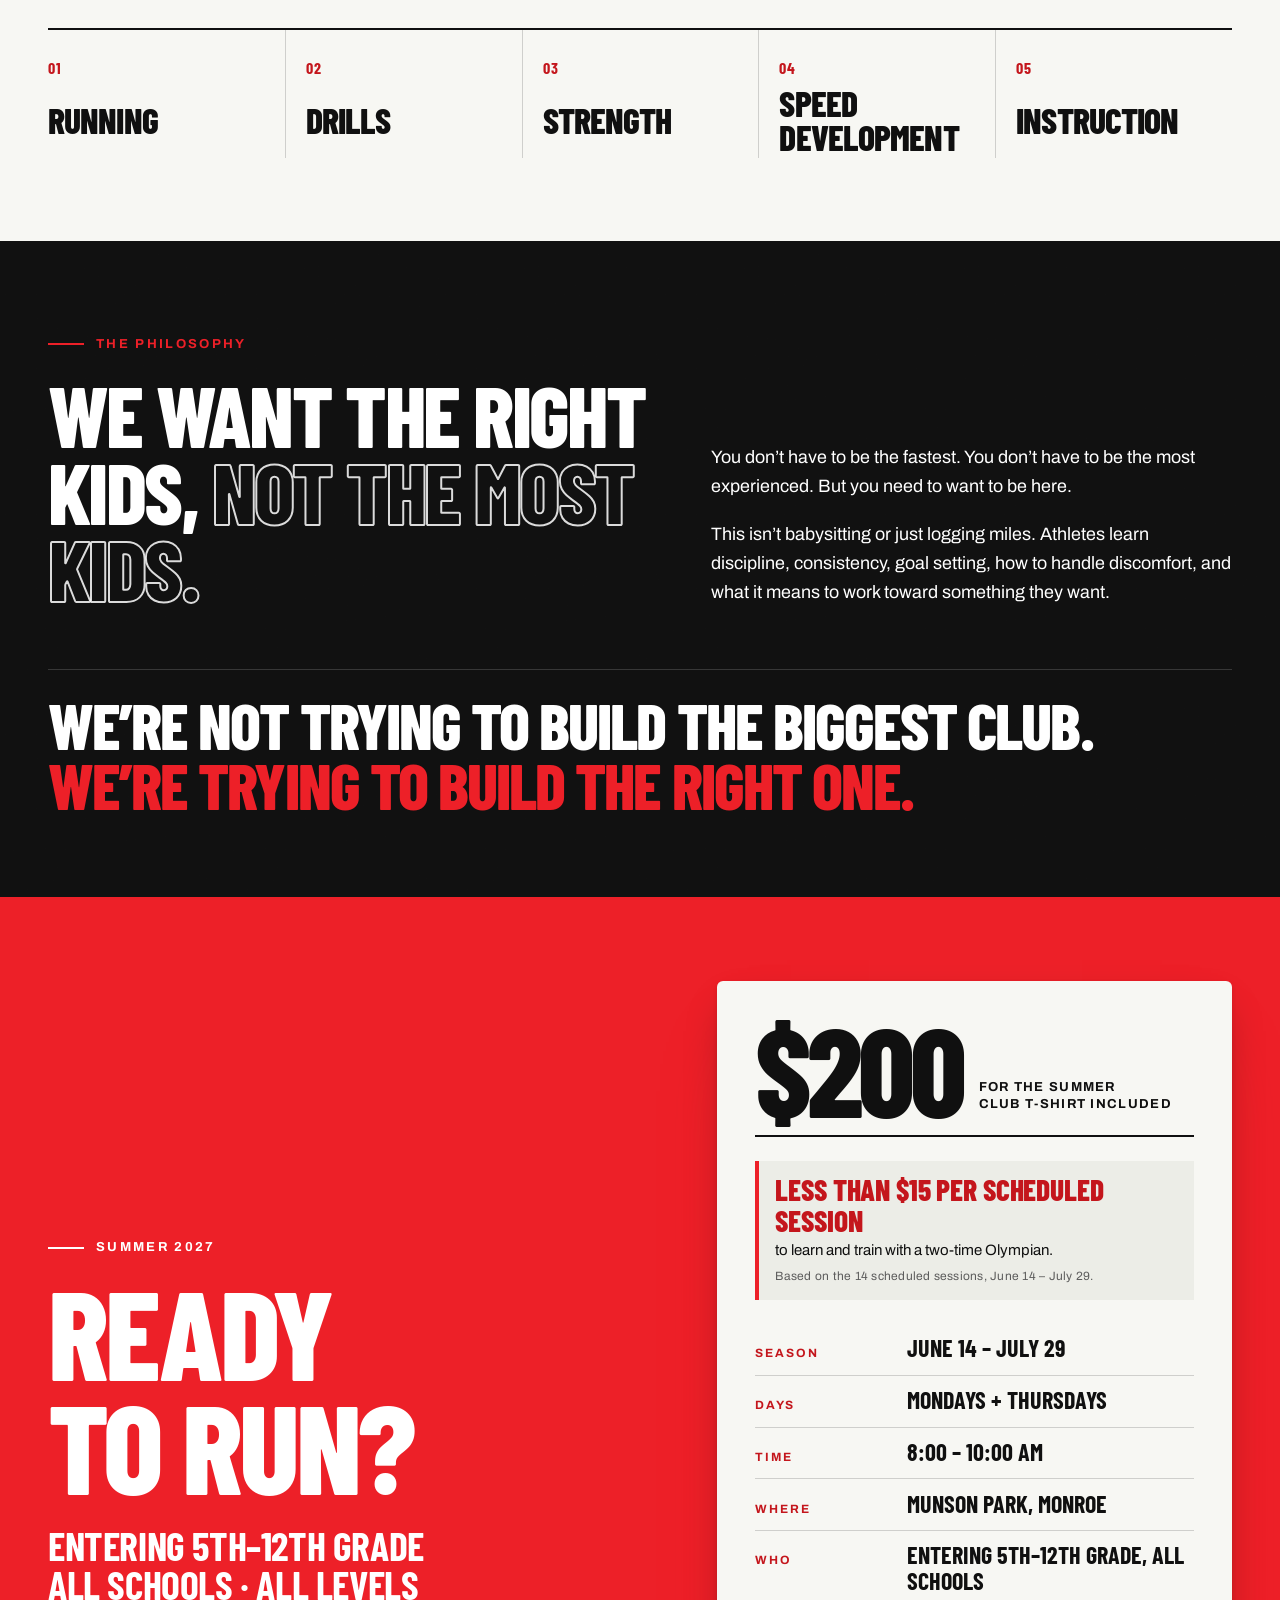
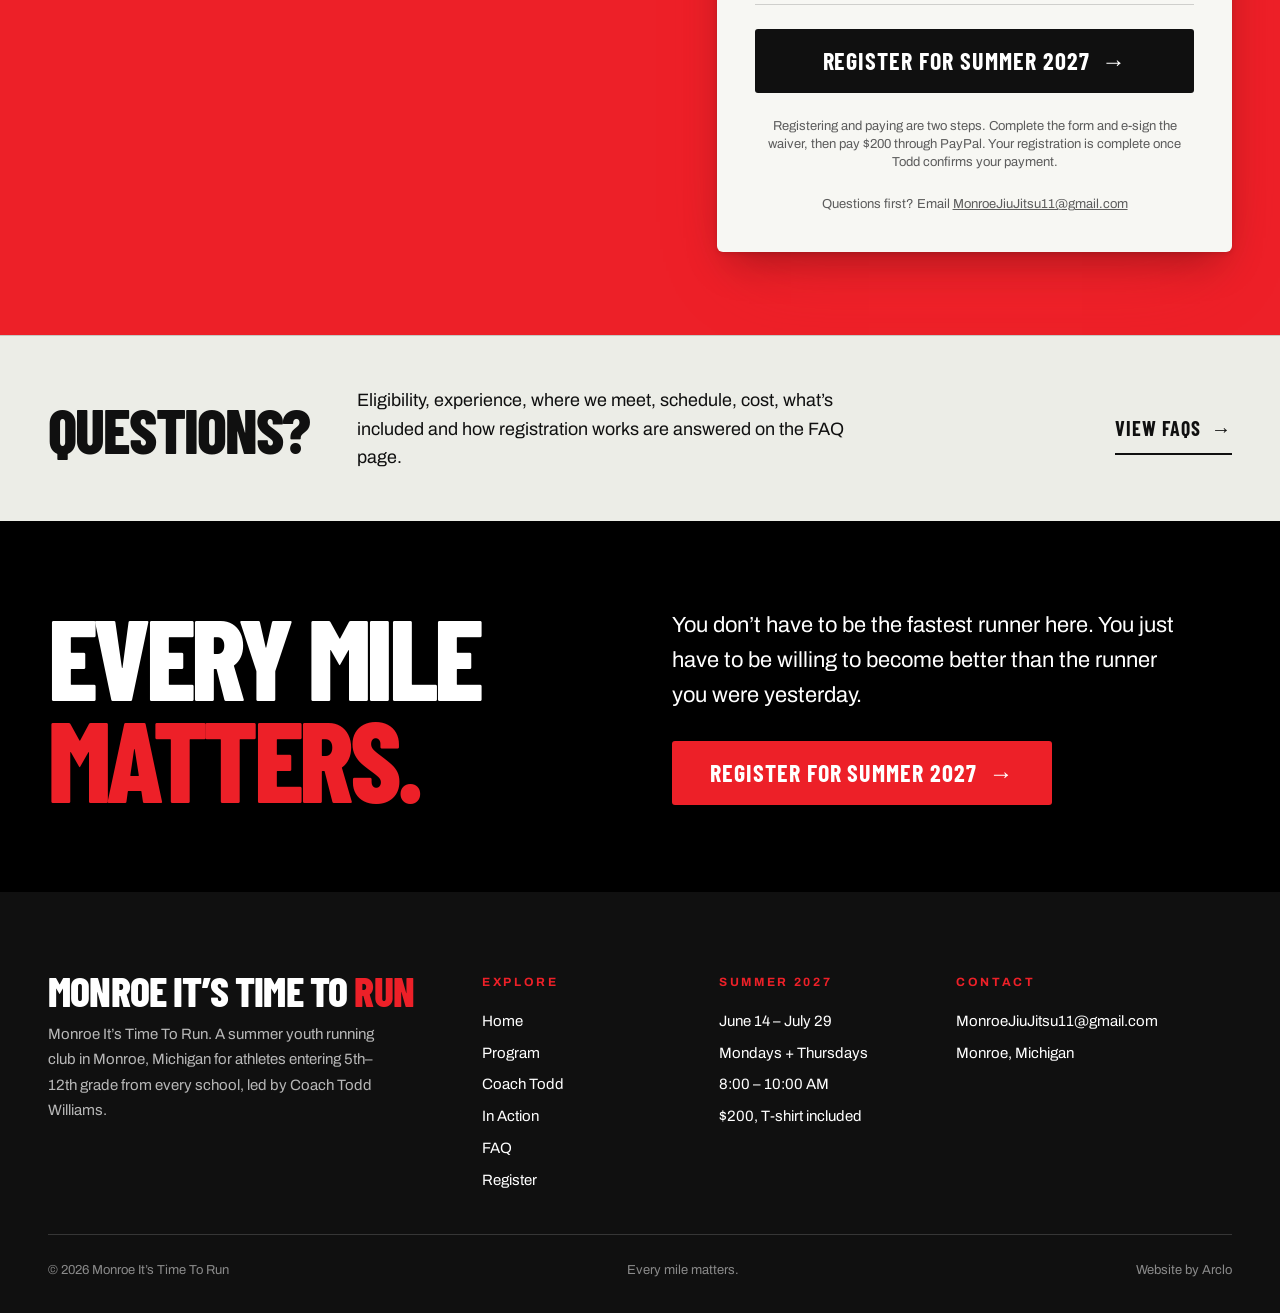
==== commit fe2b16ee: "Remove Head Boys Cross Country Coach / Monroe High School coaching title at Todd's request Co-Author" ====
--- a/index.html
+++ b/index.html
@@ -159,7 +159,7 @@
       <div>
         <span class="eyebrow">Meet your coach</span>
         <h2 id="coach-title" class="display coach-name reveal">Coach<br>Todd Williams</h2>
-        <p class="lead reveal">Young Monroe-area athletes get coaching from someone who has run at the absolute highest level of the sport. Todd graduated from Monroe High School in 1987 and now coaches the Monroe High boys cross country team.</p>
+        <p class="lead reveal">Young Monroe-area athletes get coaching from someone who has run at the absolute highest level of the sport. Todd graduated from Monroe High School in 1987 and now leads Monroe It’s Time To Run.</p>
         <ul class="creds creds--5" aria-label="Credentials">
           <li><small>01</small>Two-time Olympian</li>
           <li><small>02</small>Two-time Olympic Trials champion</li>
@@ -171,7 +171,6 @@
           <li><b>1992</b> Olympic Games · Barcelona</li>
           <li><b>1996</b> Olympic Games · Atlanta</li>
         </ul>
-        <p class="coach-role">Head Boys Cross Country Coach · Monroe High School</p>
         <p class="muted" style="max-width:60ch;margin-bottom:2rem">Seven-time first-team All-American at the University of Tennessee. Ranked number one in the United States in the 10,000 meters five times. U.S. titles from the 3,000 meters to cross country to the half marathon.</p>
         <!-- TODO: Confirm World Championship Team count with Todd: onboarding form contains both 9-time and 7-time. Count intentionally NOT displayed anywhere on the site. -->
         <a class="btn btn--primary" href="/coach-todd">Meet Coach Todd <span class="arr" aria-hidden="true">→</span></a>
